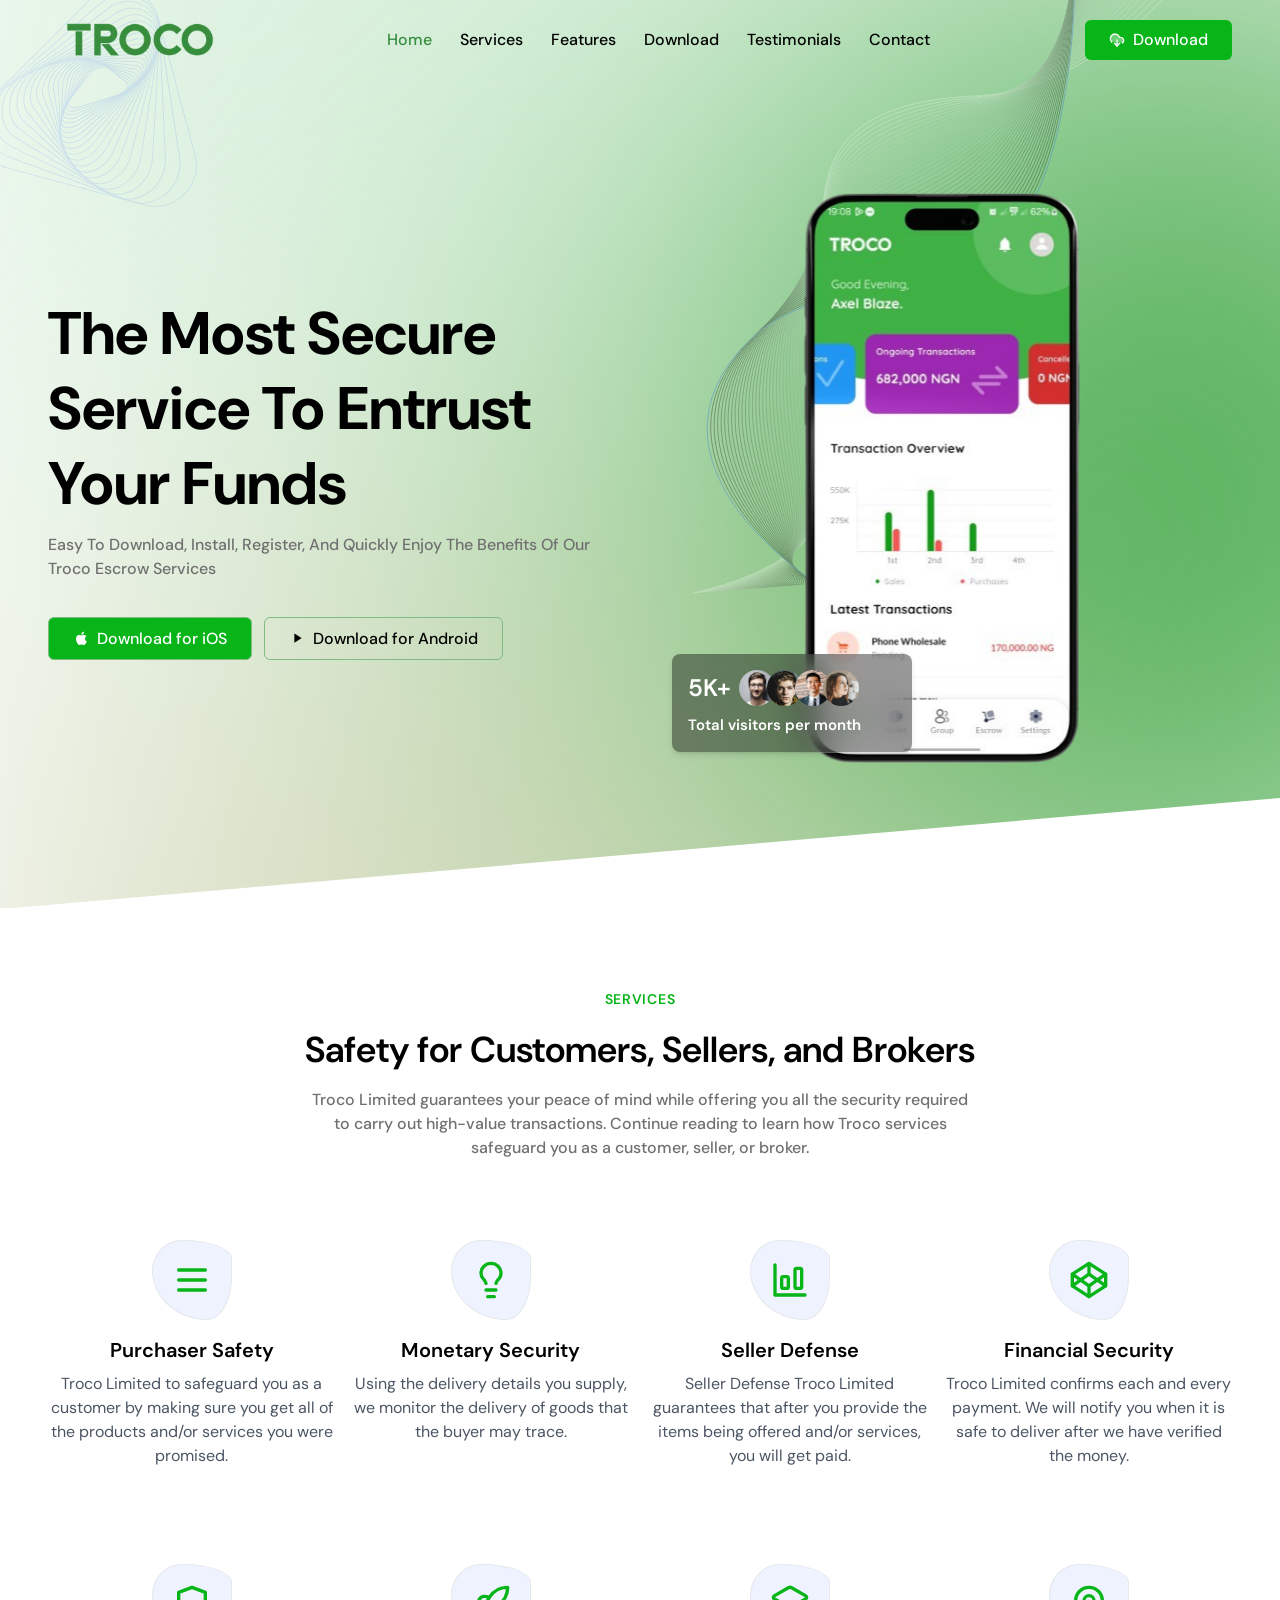
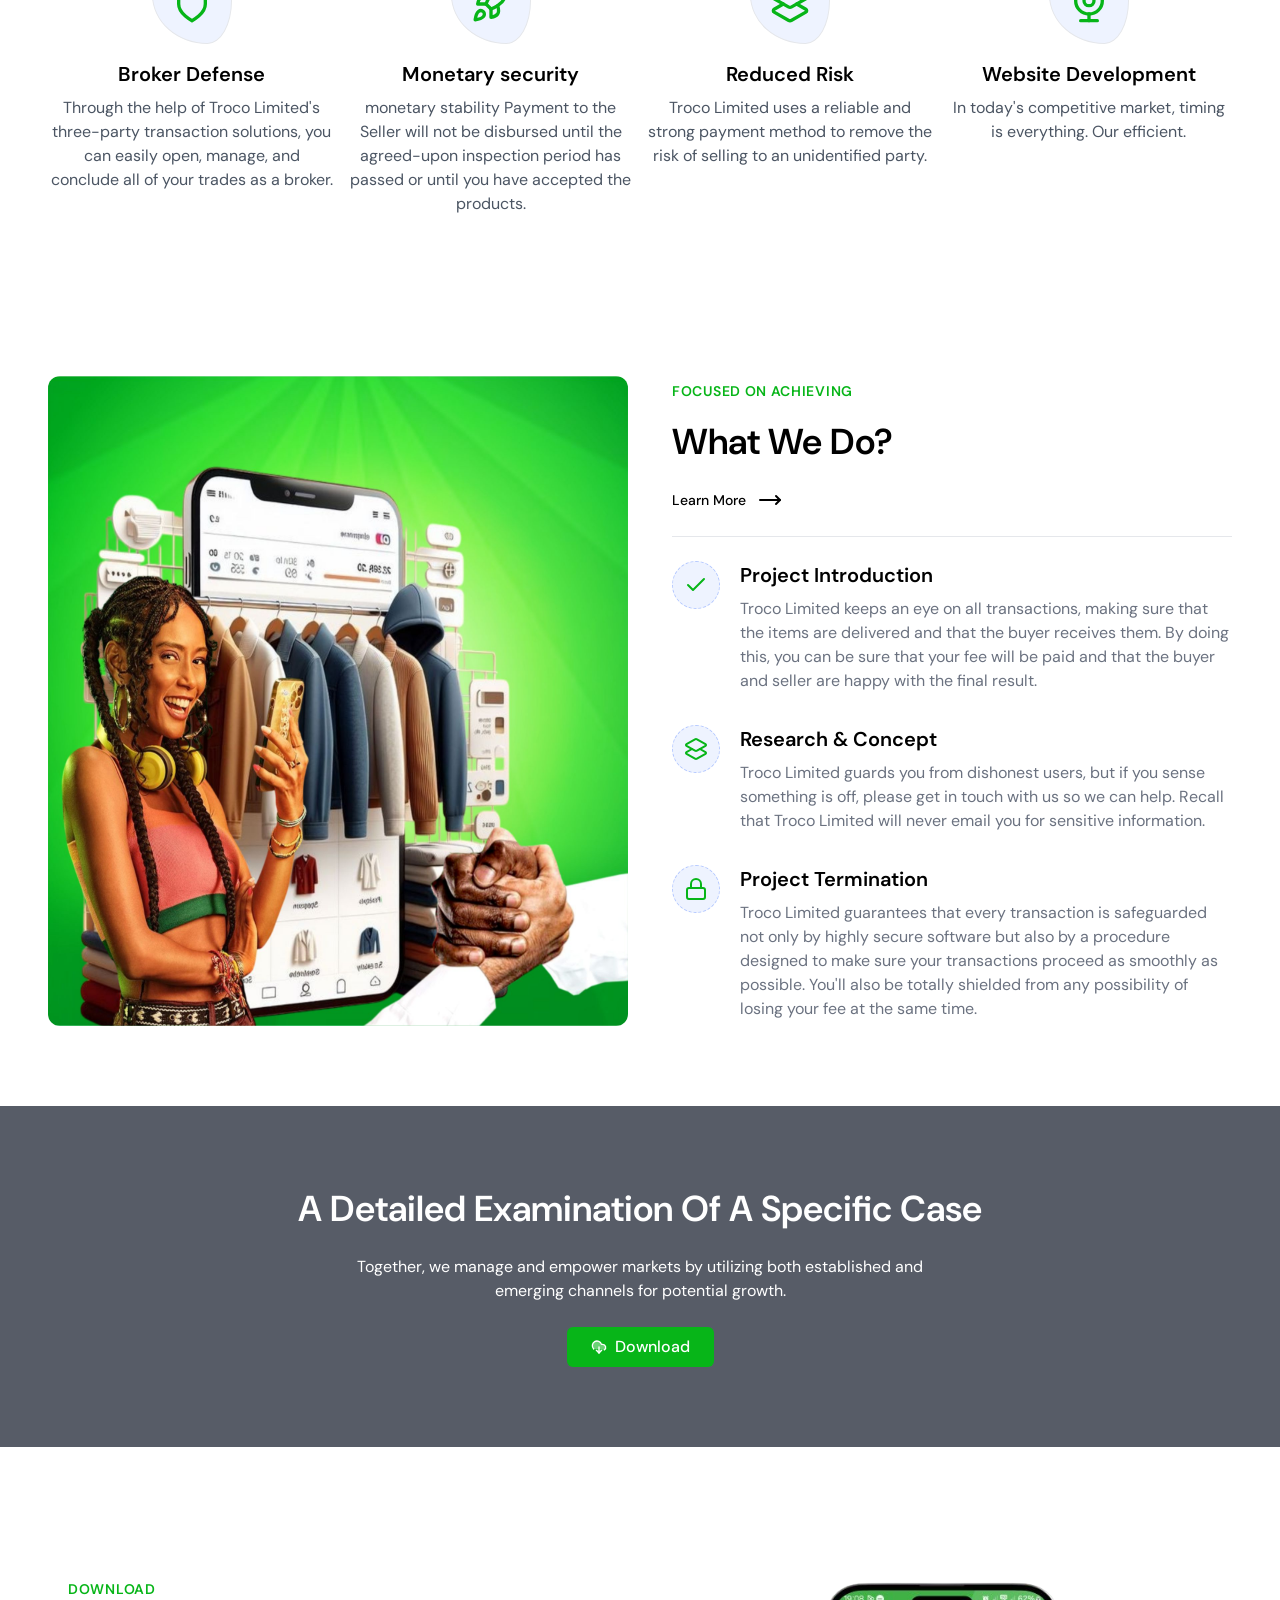
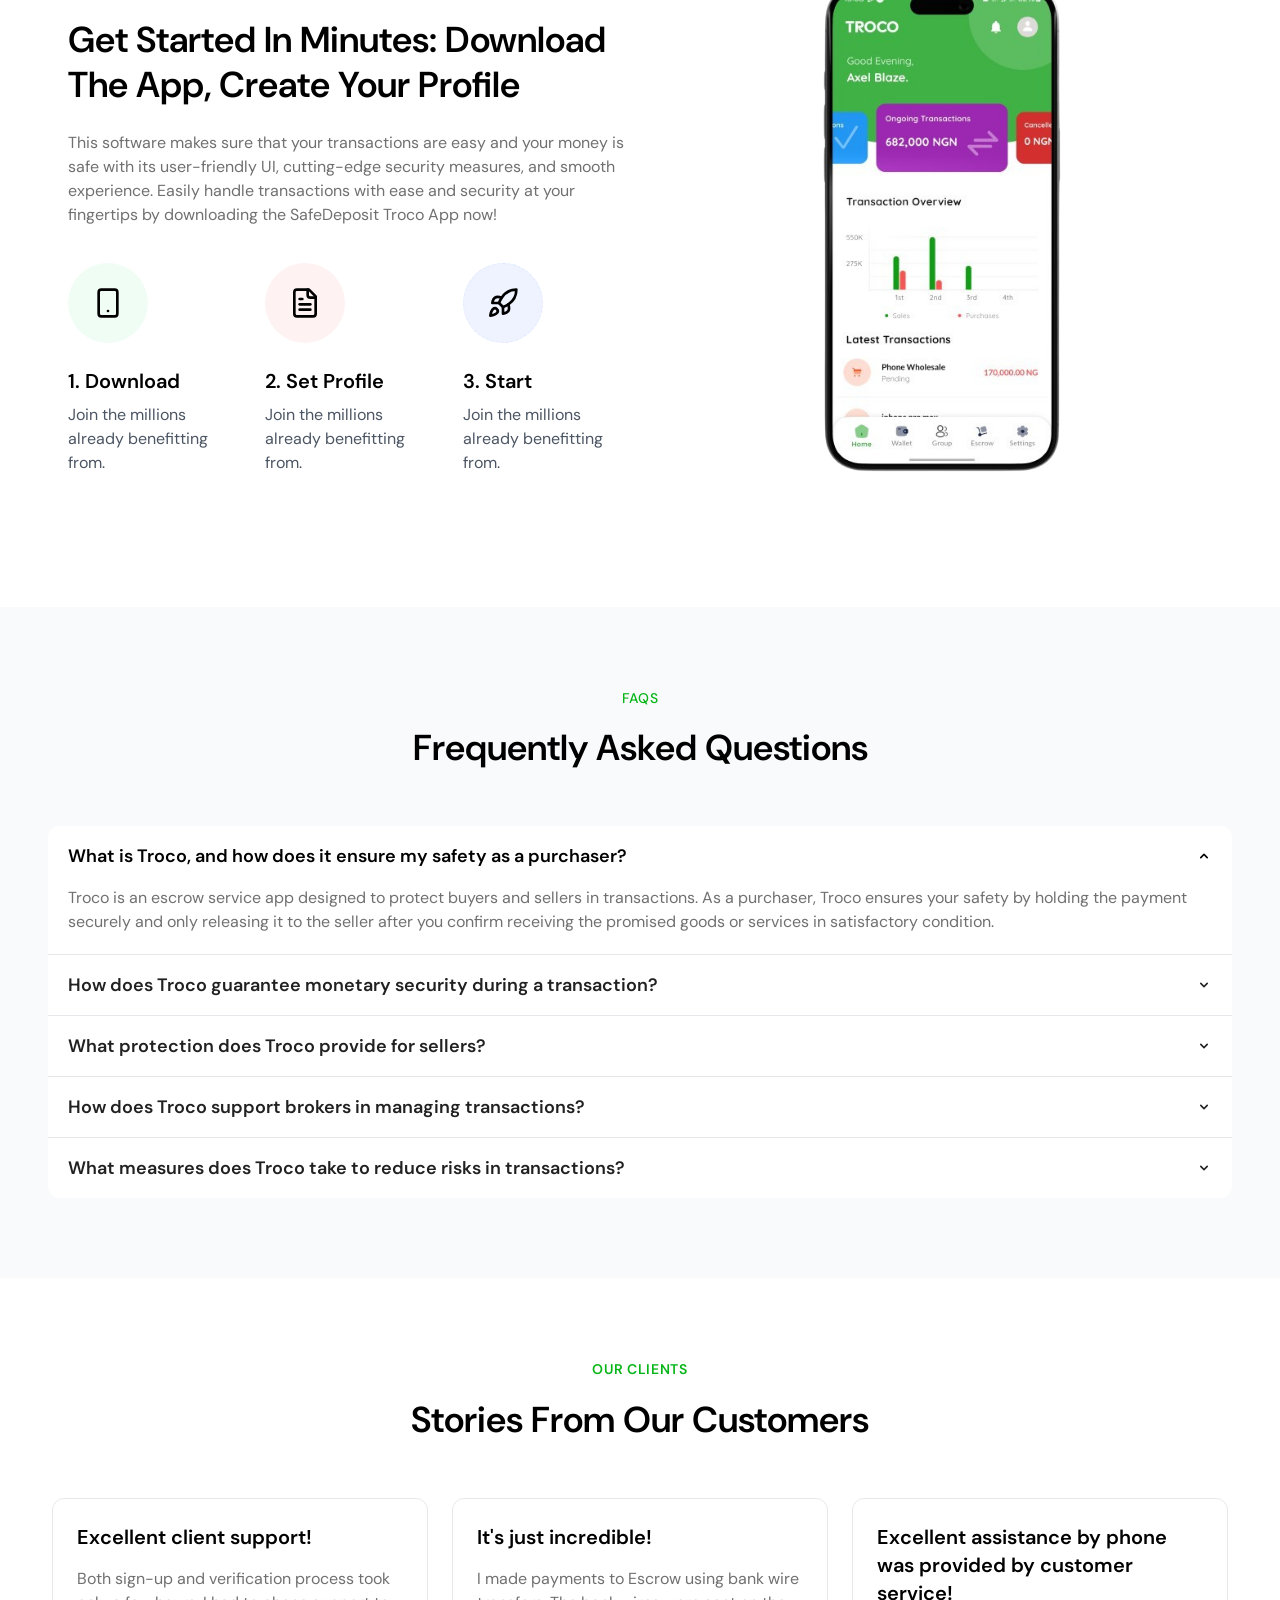
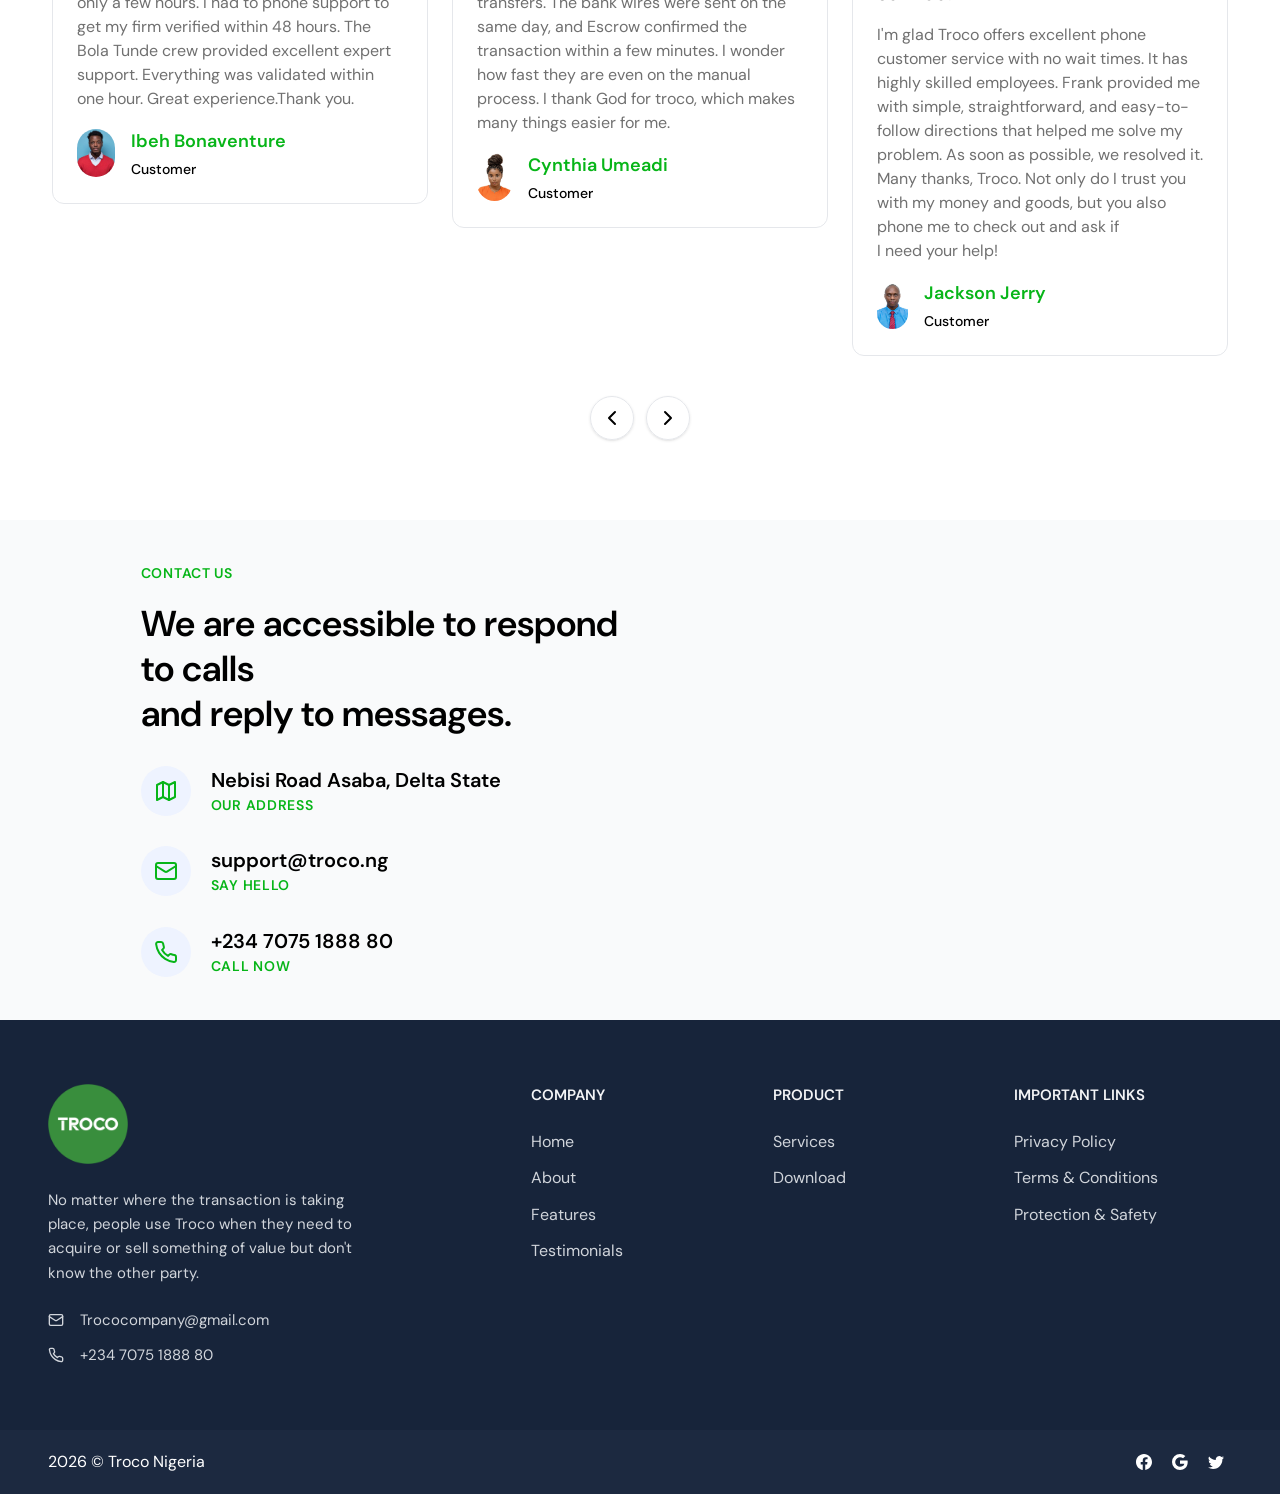
==== index.html @ 1b55ed05 "added" ====
<!DOCTYPE html>
<html lang="en">
  <!-- Mirrored from zoyothemes.com/tailwind/evea/index-4 by HTTrack Website Copier/3.x [XR&CO'2014], Sat, 21 Dec 2024 07:35:13 GMT -->
  <!-- Added by HTTrack --><meta
    http-equiv="content-type"
    content="text/html;charset=UTF-8"
  /><!-- /Added by HTTrack -->
  <head>
    <meta charset="UTF-8" />
    <meta name="viewport" content="width=device-width, initial-scale=1" />
    <title>Troco_NG</title>
    <meta
      name="description"
      content="An escrow service application for sellers and buyers"
    />
    <meta
      name="keywords"
      content="Escrow service, sales, e-commerce, buying, mobile, troco"
    />
    <meta name="author" content="Troco" />

    <!-- favicon -->
    <link href="assets/images/Troco1.png" rel="shortcut icon" />

    <!-- Icons Css -->
    <link href="assets/css/icons.min.css" rel="stylesheet" type="text/css" />

    <!-- Jarallax Css -->
    <link href="assets/libs/jarallax/jarallax.min.css" rel="stylesheet" />

    <!-- Swiper Css -->
    <link href="assets/libs/swiper/swiper-bundle.min.css" rel="stylesheet" />

    <!-- Main Css -->
    <link href="assets/css/style.css" rel="stylesheet" type="text/css" />
  </head>

  <body>
    <!-- Navbar Start -->
    <nav
      class="navbar fixed top-0 start-0 end-0 z-999 transition-all duration-500 py-5 items-center shadow-md lg:shadow-none [&.is-sticky]:bg-white group [&.is-sticky]:shadow-md bg-white lg:bg-transparent"
      id="navbar"
    >
      <div class="container">
        <div class="flex lg:flex-nowrap flex-wrap items-center">
          <a class="flex items-center" href="index.html">
            <img src="assets/images/troco.png" class="h-9 flex" />
          </a>

          <div class="lg:hidden flex items-center ms-auto px-2.5">
            <button
              class="hs-collapse-toggle"
              type="button"
              id="hs-unstyled-collapse"
              data-hs-collapse="#navbarCollapse"
            >
              <i data-lucide="menu" class="h-8 w-8 text-black"></i>
            </button>
          </div>

          <div
            class="navigation hs-collapse transition-all duration-300 lg:basis-auto basis-full grow hidden items-center justify-center lg:flex mx-auto overflow-hidden mt-6 lg:mt-0 nav-light"
            id="navbarCollapse"
          >
            <ul
              class="navbar-nav flex-col lg:flex-row gap-y-2 flex lg:items-center justify-center"
              id="navbar-navlist"
            >
              <li
                class="nav-item mx-1.5 transition-all text-dark lg:text-black group-[&.is-sticky]:text-dark all duration-300 hover:text-primary [&.active]:!text-primary group-[&.is-sticky]:[&.active]:text-primary"
              >
                <a
                  class="nav-link inline-flex items-center text-sm lg:text-base font-medium py-0.5 px-2 capitalize"
                  href="#home"
                  >Home</a
                >
              </li>

              <li
                class="nav-item mx-1.5 transition-all text-dark lg:text-black group-[&.is-sticky]:text-dark duration-300 hover:text-primary [&.active]:!text-primary group-[&.is-sticky]:[&.active]:text-primary"
              >
                <a
                  class="nav-link inline-flex items-center text-sm lg:text-base font-medium py-0.5 px-2 capitalize"
                  href="#services"
                  >Services</a
                >
              </li>

              <li
                class="nav-item mx-1.5 transition-all text-dark lg:text-black group-[&.is-sticky]:text-dark duration-300 hover:text-primary [&.active]:!text-primary group-[&.is-sticky]:[&.active]:text-primary"
              >
                <a
                  class="nav-link inline-flex items-center text-sm lg:text-base font-medium py-0.5 px-2 capitalize"
                  href="#features"
                  >Features</a
                >
              </li>

              <li
                class="nav-item mx-1.5 transition-all text-dark lg:text-black group-[&.is-sticky]:text-dark duration-300 hover:text-primary [&.active]:!text-primary group-[&.is-sticky]:[&.active]:text-primary"
              >
                <a
                  class="nav-link inline-flex items-center text-sm lg:text-base font-medium py-0.5 px-2 capitalize"
                  href="#about"
                  >Download</a
                >
              </li>

              <li
                class="nav-item mx-1.5 transition-all text-dark lg:text-black group-[&.is-sticky]:text-dark duration-300 hover:text-primary [&.active]:!text-primary group-[&.is-sticky]:[&.active]:text-primary"
              >
                <a
                  class="nav-link inline-flex items-center text-sm lg:text-base font-medium py-0.5 px-2 capitalize"
                  href="#testimonial"
                  >Testimonials</a
                >
              </li>
              <li
                class="nav-item mx-1.5 transition-all text-dark lg:text-black group-[&.is-sticky]:text-dark duration-300 hover:text-primary [&.active]:!text-primary group-[&.is-sticky]:[&.active]:text-primary"
              >
                <a
                  class="nav-link inline-flex items-center text-sm lg:text-base font-medium py-0.5 px-2 capitalize"
                  href="#contact"
                  >Contact</a
                >
              </li>
            </ul>
          </div>

          <div class="ms-auto shrink hidden lg:inline-flex gap-2">
            <a
              href="#"
              class="py-2 px-6 inline-flex items-center gap-2 rounded-md text-base text-white bg-primary hover:bg-primaryDark transition-all duration-500 font-medium"
            >
              <i data-lucide="download-cloud" class="h-4 w-4 fill-white/40"></i>
              <span class="hidden sm:block">Download</span>
            </a>
          </div>
        </div>
      </div>
    </nav>

    <!-- =========== Hero Section Start =========== -->
    <section
      class="relative pt-32 pb-20 bg-[url(../images/home/bg-4.svg)] bg-no-repeat bg-cover overflow-hidden"
      id="home"
    >
      <div class="absolute top-0 start-0 -ml-8 -mt-10 xl:inline-block hidden">
        <img src="assets/images/shape/circle-wave.svg" alt="" />
      </div>

      <figure class="absolute top-0 end-0 -me-20 -mt-72 xl:inline-block hidden">
        <img src="assets/images/shape/line-wave.svg" alt="" />
      </figure>

      <div class="container">
        <div
          class="grid lg:grid-cols-2 grid-cols-1 gap-x-6 gap-y-10 items-center"
        >
          <div class="">
            <h1
              class="text-3xl md:text-5xl/tight lg:text-6xl/tight text-black tracking-normal capitalize leading-normal font-bold max-w-2xl"
            >
              The most secure service to entrust your funds
            </h1>
            <p class="text-base font-medium text-muted mt-3 capitalize">
              Easy to download, install, register, and quickly enjoy the
              benefits of our troco escrow services
            </p>

            <div class="flex flex-wrap mt-9 text-center gap-3">
              <a
                class="inline-block px-6 py-2 rounded-md text-white text-base border border-primary hover:bg-primaryDark bg-primary hover:border-primaryDark transition-all duration-300 items-center justify-center text-center font-medium"
                href="javascript:void(0)"
              >
                <i class="mdi mdi-apple text-base text-white me-1"></i>
                Download for iOS
              </a>

              <a
                class="inline-block py-2 px-6 text-black rounded-md border border-primary text-base hover:border-white hover:bg-white group hover:text-primary transition-all duration-500 font-medium"
                href="javascript:void(0)"
              >
                <i
                  class="mdi mdi-play text-base text-black me-1 hover:text-primary transition-all duration-500"
                ></i>
                Download for Android
              </a>
            </div>
          </div>

          <div class="relative z-10">
            <img
              src="assets/images/dashboard.png"
              class="md:h-[700px] lg:ms-auto mx-auto"
              alt=""
            />
            <div
              class="absolute flex justify-between items-center bottom-16 md:start-2 -start-2 p-4 rounded-lg shadow-md bg-black/40 backdrop-blur-lg w-60 m-3"
            >
              <div class="items-center">
                <div class="inline-flex items-center">
                  <h6 class="text-white text-2xl mb-0 me-2">5K+</h6>

                  <div class="flex -space-x-2">
                    <img
                      class="inline-block size-9 rounded-full"
                      src="assets/images/user/client-01.jpg"
                      alt="Image Description"
                    />
                    <img
                      class="inline-block size-9 rounded-full"
                      src="assets/images/user/client-02.jpg"
                      alt="Image Description"
                    />
                    <img
                      class="inline-block size-9 rounded-full"
                      src="assets/images/user/client-03.jpg"
                      alt="Image Description"
                    />
                    <img
                      class="inline-block size-9 rounded-full"
                      src="assets/images/user/client-04.jpg"
                      alt="Image Description"
                    />
                  </div>
                </div>
                <div class="flex-1 mt-2">
                  <h6 class="text-white">Total visitors per month</h6>
                </div>
              </div>
            </div>
          </div>
        </div>
      </div>
    </section>

    <div class="relative">
      <div
        class="shape absolute sm:-bottom-px -bottom-[2px] start-0 end-0 overflow-hidden z-1 text-white dark:text-slate-900"
      >
        <svg
          class="w-full h-auto scale-[2.0] origin-top"
          viewBox="0 0 2880 250"
          fill="none"
          xmlns="http://www.w3.org/2000/svg"
        >
          <path
            d="M720 125L2160 0H2880V250H0V125H720Z"
            fill="currentColor"
          ></path>
        </svg>
      </div>
    </div>

    <!-- Services Start -->
    <section id="services" class="py-20">
      <div class="container">
        <div class="max-w-2xl mx-auto text-center">
          <span
            class="text-sm text-primary uppercase font-semibold tracking-wider text-default-950"
            >Services</span
          >
          <h2 class="text-3xl md:text-4xl/tight font-semibold text-black mt-4">
            Safety for Customers, Sellers, and Brokers
          </h2>
          <p class="text-base font-medium mt-4 text-muted">
            Troco Limited guarantees your peace of mind while offering you all
            the security required to carry out high-value transactions. Continue
            reading to learn how Troco services safeguard you as a customer,
            seller, or broker.
          </p>
        </div>

        <div
          class="grid lg:grid-cols-4 md:grid-cols-2 grid-cols-1 gap-x-3 gap-y-6 md:gap-y-12 lg:gap-y-24 md:pt-20 pt-12"
        >
          <div class="text-center">
            <div class="flex items-center justify-center">
              <div
                class="items-center justify-center flex bg-primary/10 rounded-[49%_80%_40%_90%_/_50%_30%_70%_80%] h-20 w-20 border"
              >
                <i data-lucide="menu" class="h-10 w-10 text-primary"></i>
              </div>
            </div>
            <h1 class="text-xl font-semibold pt-4">Purchaser Safety</h1>
            <p class="text-base text-gray-600 mt-2">
              Troco Limited to safeguard you as a customer by making sure you
              get all of the products and/or services you were promised.
            </p>
          </div>

          <div class="text-center">
            <div class="flex items-center justify-center">
              <div
                class="items-center justify-center flex bg-primary/10 rounded-[49%_80%_40%_90%_/_50%_30%_70%_80%] h-20 w-20 border"
              >
                <i data-lucide="lightbulb" class="h-10 w-10 text-primary"></i>
              </div>
            </div>
            <h1 class="text-xl font-semibold pt-4">Monetary Security</h1>
            <p class="text-base text-gray-600 mt-2">
              Using the delivery details you supply, we monitor the delivery of
              goods that the buyer may trace.
            </p>
          </div>

          <div class="text-center">
            <div class="flex items-center justify-center">
              <div
                class="items-center justify-center flex bg-primary/10 rounded-[49%_80%_40%_90%_/_50%_30%_70%_80%] h-20 w-20 border"
              >
                <i
                  data-lucide="bar-chart-big"
                  class="h-10 w-10 text-primary"
                ></i>
              </div>
            </div>
            <h1 class="text-xl font-semibold pt-4">Seller Defense</h1>
            <p class="text-base text-gray-600 mt-2">
              Seller Defense Troco Limited guarantees that after you provide the
              items being offered and/or services, you will get paid.
            </p>
          </div>

          <div class="text-center">
            <div class="flex items-center justify-center">
              <div
                class="items-center justify-center flex bg-primary/10 rounded-[49%_80%_40%_90%_/_50%_30%_70%_80%] h-20 w-20 border"
              >
                <i data-lucide="codepen" class="h-10 w-10 text-primary"></i>
              </div>
            </div>
            <h1 class="text-xl font-semibold pt-4">Financial Security</h1>
            <p class="text-base text-gray-600 mt-2">
              Troco Limited confirms each and every payment. We will notify you
              when it is safe to deliver after we have verified the money.
            </p>
          </div>

          <div class="text-center">
            <div class="flex items-center justify-center">
              <div
                class="items-center justify-center flex bg-primary/10 rounded-[49%_80%_40%_90%_/_50%_30%_70%_80%] h-20 w-20 border"
              >
                <i data-lucide="shield" class="h-10 w-10 text-primary"></i>
              </div>
            </div>
            <h1 class="text-xl font-semibold pt-4">Broker Defense</h1>
            <p class="text-base text-gray-600 mt-2">
              Through the help of Troco Limited's three-party transaction
              solutions, you can easily open, manage, and conclude all of your
              trades as a broker.
            </p>
          </div>

          <div class="text-center">
            <div class="flex items-center justify-center">
              <div
                class="items-center justify-center flex bg-primary/10 rounded-[49%_80%_40%_90%_/_50%_30%_70%_80%] h-20 w-20 border"
              >
                <i data-lucide="rocket" class="h-10 w-10 text-primary"></i>
              </div>
            </div>
            <h1 class="text-xl font-semibold pt-4">Monetary security</h1>
            <p class="text-base text-gray-600 mt-2">
              monetary stability Payment to the Seller will not be disbursed
              until the agreed-upon inspection period has passed or until you
              have accepted the products.
            </p>
          </div>

          <div class="text-center">
            <div class="flex items-center justify-center">
              <div
                class="items-center justify-center flex bg-primary/10 rounded-[49%_80%_40%_90%_/_50%_30%_70%_80%] h-20 w-20 border"
              >
                <i data-lucide="layers-2" class="h-10 w-10 text-primary"></i>
              </div>
            </div>
            <h1 class="text-xl font-semibold pt-4">Reduced Risk</h1>
            <p class="text-base text-gray-600 mt-2">
              Troco Limited uses a reliable and strong payment method to remove
              the risk of selling to an unidentified party.
            </p>
          </div>

          <div class="text-center">
            <div class="flex items-center justify-center">
              <div
                class="items-center justify-center flex bg-primary/10 rounded-[49%_80%_40%_90%_/_50%_30%_70%_80%] h-20 w-20 border"
              >
                <i data-lucide="webcam" class="h-10 w-10 text-primary"></i>
              </div>
            </div>
            <h1 class="text-xl font-semibold pt-4">Website Development</h1>
            <p class="text-base text-gray-600 mt-2">
              In today's competitive market, timing is everything. Our
              efficient.
            </p>
          </div>
        </div>
      </div>
    </section>

    <!-- Services End -->
    <!-- Feature Start -->
    <section id="features" class="py-20">
      <div class="container">
        <div class="grid lg:grid-cols-2 items-center gap-6">
          <div class="flex items-center">
            <img
              src="assets/images/about.JPG"
              class="h-[650px] rounded-xl mx-auto"
              alt="feature section"
            />
          </div>

          <div class="lg:ms-5 ms-8">
            <span
              class="text-sm text-primary uppercase font-semibold tracking-wider text-default-950"
              >Focused on achieving</span
            >
            <h2
              class="text-3xl md:text-4xl/tight font-semibold text-black mt-4"
            >
              What We Do?
            </h2>
            <a
              href="#"
              class="inline-flex items-center justify-center gap-3 text-sm font-medium text-black mt-6"
              >Learn More
              <i data-lucide="move-right"></i>
            </a>
            <hr class="border-gray-200 my-6" />

            <div class="flex items-start gap-5">
              <div>
                <div
                  class="w-12 h-12 rounded-full border border-dashed border-primary/40 bg-primary/10 flex items-center justify-center"
                >
                  <i data-lucide="check" class="text-base text-blue-600"></i>
                </div>
              </div>

              <div>
                <h4 class="text-xl font-semibold">Project Introduction</h4>
                <p class="text-base font-normal text-gray-500 mt-2">
                  Troco Limited keeps an eye on all transactions, making sure
                  that the items are delivered and that the buyer receives them.
                  By doing this, you can be sure that your fee will be paid and
                  that the buyer and seller are happy with the final result.
                </p>
              </div>
            </div>

            <div class="flex items-start gap-5 mt-8">
              <div>
                <div
                  class="w-12 h-12 rounded-full border border-dashed border-primary/40 bg-primary/10 flex items-center justify-center"
                >
                  <i data-lucide="layers-2" class="text-base text-blue-600"></i>
                </div>
              </div>

              <div>
                <h4 class="text-xl font-semibold">Research & Concept</h4>
                <p class="text-base font-normal text-gray-500 mt-2">
                  Troco Limited guards you from dishonest users, but if you
                  sense something is off, please get in touch with us so we can
                  help. Recall that Troco Limited will never email you for
                  sensitive information.
                </p>
              </div>
            </div>

            <div class="flex items-start gap-5 mt-8">
              <div>
                <div
                  class="w-12 h-12 rounded-full border border-dashed border-primary/40 bg-primary/10 flex items-center justify-center"
                >
                  <i data-lucide="lock" class="text-base text-blue-600"></i>
                </div>
              </div>

              <div>
                <h4 class="text-xl font-semibold">Project Termination</h4>
                <p class="text-base font-normal text-gray-500 mt-2">
                  Troco Limited guarantees that every transaction is safeguarded
                  not only by highly secure software but also by a procedure
                  designed to make sure your transactions proceed as smoothly as
                  possible. You'll also be totally shielded from any possibility
                  of losing your fee at the same time.
                </p>
              </div>
            </div>
          </div>
        </div>
      </div>
    </section>
    <!-- Feature End -->

    <section
      class="relative py-20 bg-cover bg-no-repeat bg-center"
      style="background-image: url('assets/images/home/deal.jpg')"
      data-jarallax
      data-speed="0.20"
    >
      <div class="absolute inset-0 w-full h-full bg-gray-900/70"></div>

      <div class="container">
        <div class="pb-10 lg:pb-0 flex flex-col items-center justify-center">
          <h1
            class="text-3xl md:text-4xl/tight font-semibold text-white text-center"
          >
            A Detailed Examination Of A Specific Case
          </h1>
          <p
            class="text-base font-normal max-w-xl text-center mx-auto text-white mt-6"
          >
            Together, we manage and empower markets by utilizing both
            established and emerging channels for potential growth.
          </p>
          <div class="flex flex-wrap mt-6 gap-3">
            <a
              href="#"
              class="py-2 px-6 inline-flex items-center gap-2 rounded-md text-base text-white bg-primary hover:bg-primaryDark transition-all duration-500 font-medium"
            >
              <i data-lucide="download-cloud" class="h-4 w-4 fill-white/40"></i>
              <span class="hidden sm:block">Download</span>
            </a>
          </div>
        </div>
      </div>
    </section>

    <!-- About Start -->
    <section id="about" class="py-20">
      <div class="container">
        <div class="grid lg:grid-cols-2 items-center gap-6">
          <div class="lg:ms-5 ms-8">
            <div>
              <span
                class="text-sm text-primary uppercase font-semibold tracking-wider text-default-950"
                >Download</span
              >
            </div>
            <h2
              class="text-3xl md:text-4xl/tight font-semibold text-black mt-4"
            >
              Get Started In Minutes: Download The App, Create Your Profile
            </h2>
            <p class="text-base font-normal text-muted mt-6">
              This software makes sure that your transactions are easy and your
              money is safe with its user-friendly UI, cutting-edge security
              measures, and smooth experience. Easily handle transactions with
              ease and security at your fingertips by downloading the
              SafeDeposit Troco App now!
            </p>

            <div class="grid lg:grid-cols-3 grid-cols-1 gap-8 mt-9">
              <div class="">
                <div class="flex items-center justify-start">
                  <div
                    class="items-center justify-center flex bg-green-50 rounded-full h-20 w-20 border border-dashed border-green-50"
                  >
                    <i data-lucide="smartphone" class="h-8 w-8 text-black"></i>
                  </div>
                </div>
                <h1 class="text-xl font-semibold pt-6">1. Download</h1>
                <p class="text-base text-gray-600 font-normal mt-2">
                  Join the millions already benefitting from.
                </p>
              </div>

              <div class="">
                <div class="flex items-center justify-start">
                  <div
                    class="items-center justify-center flex bg-red-50 rounded-full h-20 w-20 border border-dashed border-red-50"
                  >
                    <i data-lucide="file-text" class="h-8 w-8 text-black"></i>
                  </div>
                </div>
                <h1 class="text-xl font-semibold pt-6">2. Set Profile</h1>
                <p class="text-base text-gray-600 font-normal mt-2">
                  Join the millions already benefitting from.
                </p>
              </div>

              <div class="">
                <div class="flex items-center justify-start">
                  <div
                    class="items-center justify-center flex bg-primary/10 rounded-full h-20 w-20 border border-dashed border-primary/10"
                  >
                    <i data-lucide="rocket" class="h-8 w-8 text-black"></i>
                  </div>
                </div>
                <h1 class="text-xl font-semibold pt-6">3. Start</h1>
                <p class="text-base text-gray-600 font-normal mt-2">
                  Join the millions already benefitting from.
                </p>
              </div>
            </div>
          </div>

          <div class="flex items-center">
            <img
              src="assets/images/dashboard.png"
              class="h-[600px] rounded-xl mx-auto"
              alt="feature-image"
            />
          </div>
        </div>
      </div>
    </section>
    <!-- About End -->

    <!-- Faqs Start -->
    <section id="FAQs" class="py-20 bg-gray-50">
      <div class="container">
        <div class="">
          <div class="text-center max-w-xl mx-auto">
            <div>
              <span
                class="text-sm text-primary uppercase font-medium tracking-wider text-default-950 mb-6"
                >FAQs</span
              >
            </div>
            <h2 class="text-3xl md:text-4xl/tight font-semibold mt-4">
              Frequently Asked Questions
            </h2>
          </div>

          <div
            id="accordion-collapse"
            data-accordion="collapse"
            class="md:gap-[30px] mt-14 bg-white rounded-xl"
          >
            <div class="hs-accordion-group divide-y divide-gray-200">
              <div class="relative overflow-hidden">
                <h2
                  class="text-base font-semibold"
                  id="accordion-collapse-heading-1"
                >
                  <button
                    type="button"
                    class="flex justify-between items-center px-5 py-4 w-full font-semibold text-lg text-start"
                    data-accordion-target="#accordion-collapse-body-1"
                    aria-expanded="true"
                    aria-controls="accordion-collapse-body-1"
                  >
                    <span
                      >What is Troco, and how does it ensure my safety as a
                      purchaser?</span
                    >
                    <svg
                      data-accordion-icon
                      class="size-4 rotate-180 shrink-0"
                      fill="currentColor"
                      viewBox="0 0 20 20"
                      xmlns="http://www.w3.org/2000/svg"
                    >
                      <path
                        fill-rule="evenodd"
                        d="M5.293 7.293a1 1 0 011.414 0L10 10.586l3.293-3.293a1 1 0 111.414 1.414l-4 4a1 1 0 01-1.414 0l-4-4a1 1 0 010-1.414z"
                        clip-rule="evenodd"
                      ></path>
                    </svg>
                  </button>
                </h2>
                <div
                  id="accordion-collapse-body-1"
                  class="hidden"
                  aria-labelledby="accordion-collapse-heading-1"
                >
                  <div class="px-5 pb-5">
                    <p class="text-muted text-base font-normal">
                      Troco is an escrow service app designed to protect buyers
                      and sellers in transactions. As a purchaser, Troco ensures
                      your safety by holding the payment securely and only
                      releasing it to the seller after you confirm receiving the
                      promised goods or services in satisfactory condition.
                    </p>
                  </div>
                </div>
              </div>

              <div class="relative overflow-hidden">
                <h2
                  class="text-base font-semibold"
                  id="accordion-collapse-heading-2"
                >
                  <button
                    type="button"
                    class="flex justify-between items-center px-5 py-4 w-full font-semibold text-lg text-start"
                    data-accordion-target="#accordion-collapse-body-2"
                    aria-expanded="false"
                    aria-controls="accordion-collapse-body-2"
                  >
                    <span
                      >How does Troco guarantee monetary security during a
                      transaction?</span
                    >
                    <svg
                      data-accordion-icon
                      class="size-4 shrink-0"
                      fill="currentColor"
                      viewBox="0 0 20 20"
                      xmlns="http://www.w3.org/2000/svg"
                    >
                      <path
                        fill-rule="evenodd"
                        d="M5.293 7.293a1 1 0 011.414 0L10 10.586l3.293-3.293a1 1 0 111.414 1.414l-4 4a1 1 0 01-1.414 0l-4-4a1 1 0 010-1.414z"
                        clip-rule="evenodd"
                      ></path>
                    </svg>
                  </button>
                </h2>
                <div
                  id="accordion-collapse-body-2"
                  class="hidden"
                  aria-labelledby="accordion-collapse-heading-2"
                >
                  <div class="px-5 pb-5">
                    <p class="text-muted text-base font-normal">
                      Troco monitors the delivery process using the details you
                      provide. This ensures that goods are traceable, and
                      payments are only released after verification, offering
                      you peace of mind and financial security throughout the
                      transaction.
                    </p>
                  </div>
                </div>
              </div>

              <div class="relative overflow-hidden">
                <h2
                  class="text-base font-semibold"
                  id="accordion-collapse-heading-3"
                >
                  <button
                    type="button"
                    class="flex justify-between items-center px-5 py-4 w-full font-semibold text-lg text-start"
                    data-accordion-target="#accordion-collapse-body-3"
                    aria-expanded="false"
                    aria-controls="accordion-collapse-body-3"
                  >
                    <span>What protection does Troco provide for sellers?</span>
                    <svg
                      data-accordion-icon
                      class="size-4 shrink-0"
                      fill="currentColor"
                      viewBox="0 0 20 20"
                      xmlns="http://www.w3.org/2000/svg"
                    >
                      <path
                        fill-rule="evenodd"
                        d="M5.293 7.293a1 1 0 011.414 0L10 10.586l3.293-3.293a1 1 0 111.414 1.414l-4 4a1 1 0 01-1.414 0l-4-4a1 1 0 010-1.414z"
                        clip-rule="evenodd"
                      ></path>
                    </svg>
                  </button>
                </h2>
                <div
                  id="accordion-collapse-body-3"
                  class="hidden"
                  aria-labelledby="accordion-collapse-heading-3"
                >
                  <div class="px-5 pb-5">
                    <p class="text-muted text-base font-normal">
                      Troco guarantees sellers that payment will be made once
                      the agreed-upon inspection period passes or the buyer
                      accepts the goods or services. This ensures that sellers
                      are compensated fairly and promptly after fulfilling their
                      obligations.
                    </p>
                  </div>
                </div>
              </div>

              <div class="relative overflow-hidden">
                <h2
                  class="text-base font-semibold"
                  id="accordion-collapse-heading-4"
                >
                  <button
                    type="button"
                    class="flex justify-between items-center px-5 py-4 w-full font-semibold text-lg text-start"
                    data-accordion-target="#accordion-collapse-body-4"
                    aria-expanded="false"
                    aria-controls="accordion-collapse-body-4"
                  >
                    <span
                      >How does Troco support brokers in managing
                      transactions?</span
                    >
                    <svg
                      data-accordion-icon
                      class="size-4 shrink-0"
                      fill="currentColor"
                      viewBox="0 0 20 20"
                      xmlns="http://www.w3.org/2000/svg"
                    >
                      <path
                        fill-rule="evenodd"
                        d="M5.293 7.293a1 1 0 011.414 0L10 10.586l3.293-3.293a1 1 0 111.414 1.414l-4 4a1 1 0 01-1.414 0l-4-4a1 1 0 010-1.414z"
                        clip-rule="evenodd"
                      ></path>
                    </svg>
                  </button>
                </h2>
                <div
                  id="accordion-collapse-body-4"
                  class="hidden"
                  aria-labelledby="accordion-collapse-heading-4"
                >
                  <div class="px-5 pb-5">
                    <p class="text-muted text-base font-normal">
                      Troco facilitates three-party transactions for brokers,
                      enabling them to easily open, manage, and conclude trades.
                      This makes it simpler for brokers to operate securely and
                      efficiently while minimizing risks.
                    </p>
                  </div>
                </div>
              </div>

              <div class="relative overflow-hidden">
                <h2
                  class="text-base font-semibold"
                  id="accordion-collapse-heading-5"
                >
                  <button
                    type="button"
                    class="flex justify-between items-center px-5 py-4 w-full font-semibold text-lg text-start"
                    data-accordion-target="#accordion-collapse-body-5"
                    aria-expanded="false"
                    aria-controls="accordion-collapse-body-4"
                  >
                    <span
                      >What measures does Troco take to reduce risks in
                      transactions?</span
                    >
                    <svg
                      data-accordion-icon
                      class="size-4 shrink-0"
                      fill="currentColor"
                      viewBox="0 0 20 20"
                      xmlns="http://www.w3.org/2000/svg"
                    >
                      <path
                        fill-rule="evenodd"
                        d="M5.293 7.293a1 1 0 011.414 0L10 10.586l3.293-3.293a1 1 0 111.414 1.414l-4 4a1 1 0 01-1.414 0l-4-4a1 1 0 010-1.414z"
                        clip-rule="evenodd"
                      ></path>
                    </svg>
                  </button>
                </h2>
                <div
                  id="accordion-collapse-body-5"
                  class="hidden"
                  aria-labelledby="accordion-collapse-heading-5"
                >
                  <div class="px-5 pb-5">
                    <p class="text-muted text-base font-normal">
                      Troco uses a robust and reliable payment system to
                      minimize the risks of dealing with unknown parties.
                      Payments are verified and held securely until both parties
                      meet the terms of the agreement, reducing the likelihood
                      of disputes or fraud.
                    </p>
                  </div>
                </div>
              </div>
            </div>
          </div>
        </div>
      </div>
    </section>
    <!-- Faqs End -->

    <!-- Testimonial Start -->
    <section id="testimonial" class="py-20">
      <div class="container">
        <div class="">
          <div class="text-center max-w-xl mx-auto">
            <span
              class="text-sm text-primary uppercase font-semibold tracking-wider text-default-950"
              >Our Clients</span
            >
            <h2 class="text-3xl md:text-4xl/tight font-semibold mt-4">
              Stories From Our Customers
            </h2>
          </div>
        </div>

        <div class="grid grid-cols-1 gap-6 mt-14 items-center">
          <div class="relative">
            <div class="swiper testi-swiper rounded-md relative px-1">
              <div class="swiper-wrapper">
                <div class="swiper-slide">
                  <div class="p-6 rounded-xl border border-default-200">
                    <h3 class="text-xl font-semibold text-default-950">
                      Excellent client support!
                    </h3>
                    <p class="text-base font-normal mt-4 mb-4 text-muted">
                      Both sign-up and verification process took only a few
                      hours. I had to phone support to get my firm verified
                      within 48 hours. The Bola Tunde crew provided excellent
                      expert support. Everything was validated within one hour.
                      Great experience.Thank you.
                    </p>
                    <div class="flex items-center gap-4">
                      <div>
                        <img
                          src="assets/images/firsttest.jpg"
                          class="h-12 rounded-full"
                          alt=""
                        />
                      </div>
                      <div>
                        <h3 class="text-lg font-semibold text-primary">
                          Ibeh Bonaventure
                        </h3>
                        <p class="text-sm font-medium mt-1">Customer</p>
                      </div>
                    </div>
                  </div>
                </div>

                <div class="swiper-slide">
                  <div class="p-6 rounded-xl border border-default-200">
                    <h3 class="text-xl font-semibold text-default-950">
                      It's just incredible!
                    </h3>
                    <p class="text-base font-normal mt-4 mb-4 text-muted">
                      I made payments to Escrow using bank wire transfers. The
                      bank wires were sent on the same day, and Escrow confirmed
                      the transaction within a few minutes. I wonder how fast
                      they are even on the manual process. I thank God for
                      troco, which makes many things easier for me.
                    </p>
                    <div class="flex items-center gap-4">
                      <div>
                        <img
                          src="assets/images/secondtest.jpg"
                          class="h-12 rounded-full"
                          alt=""
                        />
                      </div>
                      <div>
                        <h3 class="text-lg font-semibold text-primary">
                          Cynthia Umeadi
                        </h3>
                        <p class="text-sm font-medium mt-1">Customer</p>
                      </div>
                    </div>
                  </div>
                </div>

                <div class="swiper-slide">
                  <div class="p-6 rounded-xl border border-default-200">
                    <h3 class="text-xl font-semibold text-default-950">
                      Excellent assistance by phone was provided by customer
                      service!
                    </h3>
                    <p class="text-base font-normal mt-4 mb-4 text-muted">
                      I'm glad Troco offers excellent phone customer service
                      with no wait times. It has highly skilled employees. Frank
                      provided me with simple, straightforward, and
                      easy-to-follow directions that helped me solve my problem.
                      As soon as possible, we resolved it. Many thanks, Troco.
                      Not only do I trust you with my money and goods, but you
                      also phone me to check out and ask if I need your help!
                    </p>
                    <div class="flex items-center gap-4">
                      <div>
                        <img
                          src="assets/images/forthtest.jpg"
                          class="h-12 rounded-full"
                          alt=""
                        />
                      </div>
                      <div>
                        <h3 class="text-lg font-semibold text-primary">
                          Jackson Jerry
                        </h3>
                        <p class="text-sm font-medium mt-1">Customer</p>
                      </div>
                    </div>
                  </div>
                </div>

                <div class="swiper-slide">
                  <div class="p-6 rounded-xl border border-default-200">
                    <h3 class="text-xl font-semibold text-default-950">
                      Excellent service, everything went without an issue.
                    </h3>
                    <p class="text-base font-normal mt-4 mb-4 text-muted">
                      I'm using their service for the first time. When I gave a
                      legitimate bank withdrawal account, everything proceeded
                      smoothly and I got the money in just a couple of minutes,
                      despite my long-standing doubts.
                    </p>
                    <div class="flex items-center gap-4">
                      <div>
                        <img
                          src="assets/images/fifthtest.jpg"
                          class="h-12 rounded-full"
                          alt=""
                        />
                      </div>
                      <div>
                        <h3 class="text-lg font-semibold text-primary">
                          Tenilanimi Taiwo
                        </h3>
                        <p class="text-sm font-medium mt-1">Customer</p>
                      </div>
                    </div>
                  </div>
                </div>
              </div>
            </div>

            <div
              class="flex items-center justify-center gap-3 w-full relative mt-10"
            >
              <div class="testi-button-prev">
                <div
                  class="h-11 w-11 rounded-full shadow border border-default-300 bg-default-100 text-default-900 hover:bg-primary hover:border-primary hover:text-white flex items-center justify-center transition-all duration-300"
                >
                  <i data-lucide="chevron-left" class="h-6 w-6"></i>
                </div>
              </div>
              <div class="testi-button-next">
                <div
                  class="h-11 w-11 rounded-full shadow border border-default-300 bg-default-100 text-default-900 hover:bg-primary hover:border-primary hover:text-white flex items-center justify-center transition-all duration-300"
                >
                  <i data-lucide="chevron-right" class="h-6 w-6"></i>
                </div>
              </div>
            </div>
          </div>
        </div>
      </div>
    </section>
    <!-- Testimonial End -->

    <!-- Contact us start -->
    <section id="contact" class="Maincontact">
      <div class="contact_cont">
        <div class="contleft">
          <span
            class="text-sm text-primary uppercase font-semibold tracking-wider text-default-950"
            >CONTACT US</span
          >
          <h2 class="text-3xl md:text-4xl/tight font-semibold mt-4">
            We are accessible to respond to calls <br />
            and reply to messages.
          </h2>
          <div class="circle_main_cont">
            <div class="circle_cont">
              <i data-lucide="map" class="h-6 w-6 text-base text-blue-600"></i>
            </div>
            <div>
              <h3 class="text-xl font-semibold text-default-950">
                Nebisi Road Asaba, Delta State
              </h3>
              <span
                class="text-sm text-primary uppercase font-semibold tracking-wider text-default-750"
                >Our Address</span
              >
            </div>
          </div>
          <div class="circle_main_cont">
            <div class="circle_cont">
              <i data-lucide="mail" class="h-6 w-6 text-base text-blue-600"></i>
            </div>
            <div>
              <h3 class="text-xl font-semibold text-default-950">
                support@troco.ng
              </h3>
              <span
                class="text-sm text-primary uppercase font-semibold tracking-wider text-default-750"
                >Say Hello</span
              >
            </div>
          </div>
          <div class="circle_main_cont">
            <div class="circle_cont">
              <i
                data-lucide="phone"
                class="h-6 w-6 text-base text-blue-600"
              ></i>
            </div>
            <div>
              <h3 class="text-xl font-semibold text-default-950">
                +234 7075 1888 80
              </h3>
              <span
                class="text-sm text-primary uppercase font-semibold tracking-wider text-default-750"
                >Call Now</span
              >
            </div>
          </div>
        </div>
        <div class="contright">
          <iframe
            src="https://www.google.com/maps/embed?pb=!1m18!1m12!1m3!1d3966.440114202204!2d6.719279375017323!3d6.205531026776664!2m3!1f0!2f0!3f0!3m2!1i1024!2i768!4f13.1!3m3!1m2!1s0x1043ed61b5aa5ebf%3A0x8f54798e05bdc887!2sNnebisi%20Road%2C%20Asaba%20320242%2C%20Delta!5e0!3m2!1sen!2sng!4v1739141154544!5m2!1sen!2sng"
            style="border: 0; width: 100%; height: 100%"
            allowfullscreen=""
            loading="lazy"
            referrerpolicy="no-referrer-when-downgrade"
          ></iframe>
        </div>
      </div>
    </section>

    <!-- Footer Start -->
    <footer class="bg-[#17243A]">
      <div class="container">
        <div
          class="grid grid-cols-2 md:grid-cols-4 lg:grid-cols-5 gap-6 pb-16 pt-16"
        >
          <div class="col-span-full lg:col-span-2">
            <div class="max-w-2xl mx-auto">
              <div class="flex items-center">
                <img src="assets/images/Troco1.png" alt="" class="h-20 me-5" />
              </div>
              <p class="text-gray-300 max-w-xs mt-6">
                No matter where the transaction is taking place, people use
                Troco when they need to acquire or sell something of value but
                don't know the other party.
              </p>
            </div>

            <div class="mt-6 grid space-y-3">
              <a
                class="inline-flex items-center gap-x-4 text-gray-300 hover:text-gray-400 transition-all duration-300"
                href="#"
              >
                <svg
                  xmlns="http://www.w3.org/2000/svg"
                  width="16"
                  height="16"
                  viewBox="0 0 24 24"
                  fill="none"
                  stroke="currentColor"
                  stroke-width="2"
                  stroke-linecap="round"
                  stroke-linejoin="round"
                  class="lucide lucide-mail"
                >
                  <rect width="20" height="16" x="2" y="4" rx="2" />
                  <path d="m22 7-8.97 5.7a1.94 1.94 0 0 1-2.06 0L2 7" />
                </svg>
                Trococompany@gmail.com
              </a>

              <a
                class="inline-flex items-center gap-x-4 text-gray-300 hover:text-gray-400 transition-all duration-300"
                href="#"
              >
                <svg
                  xmlns="http://www.w3.org/2000/svg"
                  width="16"
                  height="16"
                  viewBox="0 0 24 24"
                  fill="none"
                  stroke="currentColor"
                  stroke-width="2"
                  stroke-linecap="round"
                  stroke-linejoin="round"
                  class="lucide lucide-phone"
                >
                  <path
                    d="M22 16.92v3a2 2 0 0 1-2.18 2 19.79 19.79 0 0 1-8.63-3.07 19.5 19.5 0 0 1-6-6 19.79 19.79 0 0 1-3.07-8.67A2 2 0 0 1 4.11 2h3a2 2 0 0 1 2 1.72 12.84 12.84 0 0 0 .7 2.81 2 2 0 0 1-.45 2.11L8.09 9.91a16 16 0 0 0 6 6l1.27-1.27a2 2 0 0 1 2.11-.45 12.84 12.84 0 0 0 2.81.7A2 2 0 0 1 22 16.92z"
                  />
                </svg>
                +234 7075 1888 80
              </a>
            </div>
          </div>

          <div class="col-span-1">
            <h4 class="font-semibold text-gray-100 uppercase">Company</h4>

            <div class="mt-6 grid space-y-3">
              <p>
                <a
                  class="inline-flex gap-x-2 text-base text-gray-300 hover:text-gray-400 transition-all duration-300"
                  href="#"
                  >Home</a
                >
              </p>
              <p>
                <a
                  class="inline-flex gap-x-2 text-base text-gray-300 hover:text-gray-400 transition-all duration-300"
                  href="#about"
                  >About</a
                >
              </p>
              <p>
                <a
                  class="inline-flex gap-x-2 text-base text-gray-300 hover:text-gray-400 transition-all duration-300"
                  href="#features"
                  >Features</a
                >
              </p>
              <p>
                <a
                  class="inline-flex gap-x-2 text-base text-gray-300 hover:text-gray-400 transition-all duration-300"
                  href="#testimonials"
                  >Testimonials</a
                >
              </p>
            </div>
          </div>

          <div class="col-span-1">
            <h4 class="font-semibold text-gray-100 uppercase">Product</h4>

            <div class="mt-6 grid space-y-3">
              <p>
                <a
                  class="inline-flex gap-x-2 text-base text-gray-300 hover:text-gray-400 transition-all duration-300"
                  href="#services"
                  >Services</a
                >
              </p>
              <p>
                <a
                  class="inline-flex gap-x-2 text-base text-gray-300 hover:text-gray-400 transition-all duration-300"
                  href="#about"
                  >Download</a
                >
              </p>
            </div>
          </div>

          <div class="col-span-1">
            <h4 class="font-semibold text-gray-100 uppercase">
              Important Links
            </h4>

            <div class="mt-6 grid space-y-3">
              <p>
                <a
                  class="inline-flex gap-x-2 text-base text-gray-300 hover:text-gray-400 transition-all duration-300"
                  href="privacy_policy.html"
                  >Privacy Policy
                </a>
              </p>
              <p>
                <a
                  class="inline-flex gap-x-2 text-base text-gray-300 hover:text-gray-400 transition-all duration-300"
                  href="terms.html"
                  >Terms & Conditions</a
                >
              </p>
              <p>
                <a
                  class="inline-flex gap-x-2 text-base text-gray-300 hover:text-gray-400 transition-all duration-300"
                  href="safety.html"
                  >Protection & Safety</a
                >
              </p>
            </div>
          </div>
        </div>
      </div>

      <div class="py-4 bg-[#1C2940]">
        <!-- 1B283F -->
        <div class="container">
          <div class="flex justify-between items-center">
            <p class="text-base text-white">
              <script>
                document.write(new Date().getFullYear());
              </script>
              © Troco Nigeria
            </p>

            <div>
              <a
                class="size-8 inline-flex justify-center items-center gap-x-2 text-sm font-semibold rounded-md border border-transparent text-white hover:bg-primary transition-all duration-300"
                href="#"
              >
                <svg
                  class="flex-shrink-0 size-4"
                  xmlns="http://www.w3.org/2000/svg"
                  width="16"
                  height="16"
                  fill="currentColor"
                  viewBox="0 0 16 16"
                >
                  <path
                    d="M16 8.049c0-4.446-3.582-8.05-8-8.05C3.58 0-.002 3.603-.002 8.05c0 4.017 2.926 7.347 6.75 7.951v-5.625h-2.03V8.05H6.75V6.275c0-2.017 1.195-3.131 3.022-3.131.876 0 1.791.157 1.791.157v1.98h-1.009c-.993 0-1.303.621-1.303 1.258v1.51h2.218l-.354 2.326H9.25V16c3.824-.604 6.75-3.934 6.75-7.951z"
                  />
                </svg>
              </a>
              <a
                class="size-8 inline-flex justify-center items-center gap-x-2 text-sm font-semibold rounded-md border border-transparent text-white hover:bg-primary transition-all duration-300"
                href="#"
              >
                <svg
                  class="flex-shrink-0 size-4"
                  xmlns="http://www.w3.org/2000/svg"
                  width="16"
                  height="16"
                  fill="currentColor"
                  viewBox="0 0 16 16"
                >
                  <path
                    d="M15.545 6.558a9.42 9.42 0 0 1 .139 1.626c0 2.434-.87 4.492-2.384 5.885h.002C11.978 15.292 10.158 16 8 16A8 8 0 1 1 8 0a7.689 7.689 0 0 1 5.352 2.082l-2.284 2.284A4.347 4.347 0 0 0 8 3.166c-2.087 0-3.86 1.408-4.492 3.304a4.792 4.792 0 0 0 0 3.063h.003c.635 1.893 2.405 3.301 4.492 3.301 1.078 0 2.004-.276 2.722-.764h-.003a3.702 3.702 0 0 0 1.599-2.431H8v-3.08h7.545z"
                  />
                </svg>
              </a>
              <a
                class="size-8 inline-flex justify-center items-center gap-x-2 text-sm font-semibold rounded-md border border-transparent text-white hover:bg-primary transition-all duration-300"
                href="#"
              >
                <svg
                  class="flex-shrink-0 size-4"
                  xmlns="http://www.w3.org/2000/svg"
                  width="16"
                  height="16"
                  fill="currentColor"
                  viewBox="0 0 16 16"
                >
                  <path
                    d="M5.026 15c6.038 0 9.341-5.003 9.341-9.334 0-.14 0-.282-.006-.422A6.685 6.685 0 0 0 16 3.542a6.658 6.658 0 0 1-1.889.518 3.301 3.301 0 0 0 1.447-1.817 6.533 6.533 0 0 1-2.087.793A3.286 3.286 0 0 0 7.875 6.03a9.325 9.325 0 0 1-6.767-3.429 3.289 3.289 0 0 0 1.018 4.382A3.323 3.323 0 0 1 .64 6.575v.045a3.288 3.288 0 0 0 2.632 3.218 3.203 3.203 0 0 1-.865.115 3.23 3.23 0 0 1-.614-.057 3.283 3.283 0 0 0 3.067 2.277A6.588 6.588 0 0 1 .78 13.58a6.32 6.32 0 0 1-.78-.045A9.344 9.344 0 0 0 5.026 15z"
                  />
                </svg>
              </a>
            </div>
          </div>
        </div>
      </div>
    </footer>
    <!-- Footer End -->

    <!-- Preline Js -->
    <script src="assets/libs/preline/preline.js"></script>

    <!-- Lucide Js -->
    <script src="assets/libs/lucide/umd/lucide.min.js"></script>

    <!-- Gumshoe Js -->
    <script src="assets/libs/gumshoejs/gumshoe.polyfills.min.js"></script>

    <!-- Jarallax Js -->
    <script src="assets/libs/jarallax/jarallax.min.js"></script>

    <!-- Swiper Bundle Js -->
    <script src="assets/libs/swiper/swiper-bundle.min.js"></script>

    <!-- Swiper Js -->
    <script src="assets/js/swiper.js"></script>

    <!-- Main App Js -->
    <script src="assets/js/app.js"></script>
  </body>

  <!-- Mirrored from zoyothemes.com/tailwind/evea/index-4 by HTTrack Website Copier/3.x [XR&CO'2014], Sat, 21 Dec 2024 07:36:00 GMT -->
</html>
---- assets/css/icons.min.css ----
@charset "UTF-8";@font-face{font-family:"Material Design Icons";src:url(../fonts/materialdesignicons-webfont1d2d.eot?v=6.5.95);src:url(../fonts/materialdesignicons-webfontd41d.eot?#iefix&v=6.5.95) format("embedded-opentype"),url(../fonts/materialdesignicons-webfont1d2d.woff2?v=6.5.95) format("woff2"),url(../fonts/materialdesignicons-webfont1d2d.woff?v=6.5.95) format("woff"),url(../fonts/materialdesignicons-webfont1d2d.ttf?v=6.5.95) format("truetype");font-weight:400;font-style:normal}.mdi-set,.mdi:before{display:inline-block;font:24px/1 "Material Design Icons";font-size:inherit;text-rendering:auto;line-height:inherit;-webkit-font-smoothing:antialiased;-moz-osx-font-smoothing:grayscale}.mdi-ab-testing::before{content:"󰇉"}.mdi-abacus::before{content:"󱛠"}.mdi-abjad-arabic::before{content:"󱌨"}.mdi-abjad-hebrew::before{content:"󱌩"}.mdi-abugida-devanagari::before{content:"󱌪"}.mdi-abugida-thai::before{content:"󱌫"}.mdi-access-point::before{content:"󰀃"}.mdi-access-point-check::before{content:"󱔸"}.mdi-access-point-minus::before{content:"󱔹"}.mdi-access-point-network::before{content:"󰀂"}.mdi-access-point-network-off::before{content:"󰯡"}.mdi-access-point-off::before{content:"󱔑"}.mdi-access-point-plus::before{content:"󱔺"}.mdi-access-point-remove::before{content:"󱔻"}.mdi-account::before{content:"󰀄"}.mdi-account-alert::before{content:"󰀅"}.mdi-account-alert-outline::before{content:"󰭐"}.mdi-account-arrow-down::before{content:"󱡨"}.mdi-account-arrow-down-outline::before{content:"󱡩"}.mdi-account-arrow-left::before{content:"󰭑"}.mdi-account-arrow-left-outline::before{content:"󰭒"}.mdi-account-arrow-right::before{content:"󰭓"}.mdi-account-arrow-right-outline::before{content:"󰭔"}.mdi-account-arrow-up::before{content:"󱡧"}.mdi-account-arrow-up-outline::before{content:"󱡪"}.mdi-account-box::before{content:"󰀆"}.mdi-account-box-multiple::before{content:"󰤴"}.mdi-account-box-multiple-outline::before{content:"󱀊"}.mdi-account-box-outline::before{content:"󰀇"}.mdi-account-cancel::before{content:"󱋟"}.mdi-account-cancel-outline::before{content:"󱋠"}.mdi-account-cash::before{content:"󱂗"}.mdi-account-cash-outline::before{content:"󱂘"}.mdi-account-check::before{content:"󰀈"}.mdi-account-check-outline::before{content:"󰯢"}.mdi-account-child::before{content:"󰪉"}.mdi-account-child-circle::before{content:"󰪊"}.mdi-account-child-outline::before{content:"󱃈"}.mdi-account-circle::before{content:"󰀉"}.mdi-account-circle-outline::before{content:"󰭕"}.mdi-account-clock::before{content:"󰭖"}.mdi-account-clock-outline::before{content:"󰭗"}.mdi-account-cog::before{content:"󱍰"}.mdi-account-cog-outline::before{content:"󱍱"}.mdi-account-convert::before{content:"󰀊"}.mdi-account-convert-outline::before{content:"󱌁"}.mdi-account-cowboy-hat::before{content:"󰺛"}.mdi-account-cowboy-hat-outline::before{content:"󱟳"}.mdi-account-details::before{content:"󰘱"}.mdi-account-details-outline::before{content:"󱍲"}.mdi-account-edit::before{content:"󰚼"}.mdi-account-edit-outline::before{content:"󰿻"}.mdi-account-eye::before{content:"󰐠"}.mdi-account-eye-outline::before{content:"󱉻"}.mdi-account-filter::before{content:"󰤶"}.mdi-account-filter-outline::before{content:"󰾝"}.mdi-account-group::before{content:"󰡉"}.mdi-account-group-outline::before{content:"󰭘"}.mdi-account-hard-hat::before{content:"󰖵"}.mdi-account-heart::before{content:"󰢙"}.mdi-account-heart-outline::before{content:"󰯣"}.mdi-account-injury::before{content:"󱠕"}.mdi-account-injury-outline::before{content:"󱠖"}.mdi-account-key::before{content:"󰀋"}.mdi-account-key-outline::before{content:"󰯤"}.mdi-account-lock::before{content:"󱅞"}.mdi-account-lock-open::before{content:"󱥠"}.mdi-account-lock-open-outline::before{content:"󱥡"}.mdi-account-lock-outline::before{content:"󱅟"}.mdi-account-minus::before{content:"󰀍"}.mdi-account-minus-outline::before{content:"󰫬"}.mdi-account-multiple::before{content:"󰀎"}.mdi-account-multiple-check::before{content:"󰣅"}.mdi-account-multiple-check-outline::before{content:"󱇾"}.mdi-account-multiple-minus::before{content:"󰗓"}.mdi-account-multiple-minus-outline::before{content:"󰯥"}.mdi-account-multiple-outline::before{content:"󰀏"}.mdi-account-multiple-plus::before{content:"󰀐"}.mdi-account-multiple-plus-outline::before{content:"󰠀"}.mdi-account-multiple-remove::before{content:"󱈊"}.mdi-account-multiple-remove-outline::before{content:"󱈋"}.mdi-account-music::before{content:"󰠃"}.mdi-account-music-outline::before{content:"󰳩"}.mdi-account-network::before{content:"󰀑"}.mdi-account-network-outline::before{content:"󰯦"}.mdi-account-off::before{content:"󰀒"}.mdi-account-off-outline::before{content:"󰯧"}.mdi-account-outline::before{content:"󰀓"}.mdi-account-plus::before{content:"󰀔"}.mdi-account-plus-outline::before{content:"󰠁"}.mdi-account-question::before{content:"󰭙"}.mdi-account-question-outline::before{content:"󰭚"}.mdi-account-reactivate::before{content:"󱔫"}.mdi-account-reactivate-outline::before{content:"󱔬"}.mdi-account-remove::before{content:"󰀕"}.mdi-account-remove-outline::before{content:"󰫭"}.mdi-account-search::before{content:"󰀖"}.mdi-account-search-outline::before{content:"󰤵"}.mdi-account-settings::before{content:"󰘰"}.mdi-account-settings-outline::before{content:"󱃉"}.mdi-account-star::before{content:"󰀗"}.mdi-account-star-outline::before{content:"󰯨"}.mdi-account-supervisor::before{content:"󰪋"}.mdi-account-supervisor-circle::before{content:"󰪌"}.mdi-account-supervisor-circle-outline::before{content:"󱓬"}.mdi-account-supervisor-outline::before{content:"󱄭"}.mdi-account-switch::before{content:"󰀙"}.mdi-account-switch-outline::before{content:"󰓋"}.mdi-account-sync::before{content:"󱤛"}.mdi-account-sync-outline::before{content:"󱤜"}.mdi-account-tie::before{content:"󰳣"}.mdi-account-tie-hat::before{content:"󱢘"}.mdi-account-tie-hat-outline::before{content:"󱢙"}.mdi-account-tie-outline::before{content:"󱃊"}.mdi-account-tie-voice::before{content:"󱌈"}.mdi-account-tie-voice-off::before{content:"󱌊"}.mdi-account-tie-voice-off-outline::before{content:"󱌋"}.mdi-account-tie-voice-outline::before{content:"󱌉"}.mdi-account-voice::before{content:"󰗋"}.mdi-account-voice-off::before{content:"󰻔"}.mdi-account-wrench::before{content:"󱢚"}.mdi-account-wrench-outline::before{content:"󱢛"}.mdi-adjust::before{content:"󰀚"}.mdi-advertisements::before{content:"󱤪"}.mdi-advertisements-off::before{content:"󱤫"}.mdi-air-conditioner::before{content:"󰀛"}.mdi-air-filter::before{content:"󰵃"}.mdi-air-horn::before{content:"󰶬"}.mdi-air-humidifier::before{content:"󱂙"}.mdi-air-humidifier-off::before{content:"󱑦"}.mdi-air-purifier::before{content:"󰵄"}.mdi-airbag::before{content:"󰯩"}.mdi-airballoon::before{content:"󰀜"}.mdi-airballoon-outline::before{content:"󱀋"}.mdi-airplane::before{content:"󰀝"}.mdi-airplane-alert::before{content:"󱡺"}.mdi-airplane-check::before{content:"󱡻"}.mdi-airplane-clock::before{content:"󱡼"}.mdi-airplane-cog::before{content:"󱡽"}.mdi-airplane-edit::before{content:"󱡾"}.mdi-airplane-landing::before{content:"󰗔"}.mdi-airplane-marker::before{content:"󱡿"}.mdi-airplane-minus::before{content:"󱢀"}.mdi-airplane-off::before{content:"󰀞"}.mdi-airplane-plus::before{content:"󱢁"}.mdi-airplane-remove::before{content:"󱢂"}.mdi-airplane-search::before{content:"󱢃"}.mdi-airplane-settings::before{content:"󱢄"}.mdi-airplane-takeoff::before{content:"󰗕"}.mdi-airport::before{content:"󰡋"}.mdi-alarm::before{content:"󰀠"}.mdi-alarm-bell::before{content:"󰞎"}.mdi-alarm-check::before{content:"󰀡"}.mdi-alarm-light::before{content:"󰞏"}.mdi-alarm-light-off::before{content:"󱜞"}.mdi-alarm-light-off-outline::before{content:"󱜟"}.mdi-alarm-light-outline::before{content:"󰯪"}.mdi-alarm-multiple::before{content:"󰀢"}.mdi-alarm-note::before{content:"󰹱"}.mdi-alarm-note-off::before{content:"󰹲"}.mdi-alarm-off::before{content:"󰀣"}.mdi-alarm-panel::before{content:"󱗄"}.mdi-alarm-panel-outline::before{content:"󱗅"}.mdi-alarm-plus::before{content:"󰀤"}.mdi-alarm-snooze::before{content:"󰚎"}.mdi-album::before{content:"󰀥"}.mdi-alert::before{content:"󰀦"}.mdi-alert-box::before{content:"󰀧"}.mdi-alert-box-outline::before{content:"󰳤"}.mdi-alert-circle::before{content:"󰀨"}.mdi-alert-circle-check::before{content:"󱇭"}.mdi-alert-circle-check-outline::before{content:"󱇮"}.mdi-alert-circle-outline::before{content:"󰗖"}.mdi-alert-decagram::before{content:"󰚽"}.mdi-alert-decagram-outline::before{content:"󰳥"}.mdi-alert-minus::before{content:"󱒻"}.mdi-alert-minus-outline::before{content:"󱒾"}.mdi-alert-octagon::before{content:"󰀩"}.mdi-alert-octagon-outline::before{content:"󰳦"}.mdi-alert-octagram::before{content:"󰝧"}.mdi-alert-octagram-outline::before{content:"󰳧"}.mdi-alert-outline::before{content:"󰀪"}.mdi-alert-plus::before{content:"󱒺"}.mdi-alert-plus-outline::before{content:"󱒽"}.mdi-alert-remove::before{content:"󱒼"}.mdi-alert-remove-outline::before{content:"󱒿"}.mdi-alert-rhombus::before{content:"󱇎"}.mdi-alert-rhombus-outline::before{content:"󱇏"}.mdi-alien::before{content:"󰢚"}.mdi-alien-outline::before{content:"󱃋"}.mdi-align-horizontal-center::before{content:"󱇃"}.mdi-align-horizontal-distribute::before{content:"󱥢"}.mdi-align-horizontal-left::before{content:"󱇂"}.mdi-align-horizontal-right::before{content:"󱇄"}.mdi-align-vertical-bottom::before{content:"󱇅"}.mdi-align-vertical-center::before{content:"󱇆"}.mdi-align-vertical-distribute::before{content:"󱥣"}.mdi-align-vertical-top::before{content:"󱇇"}.mdi-all-inclusive::before{content:"󰚾"}.mdi-all-inclusive-box::before{content:"󱢍"}.mdi-all-inclusive-box-outline::before{content:"󱢎"}.mdi-allergy::before{content:"󱉘"}.mdi-alpha::before{content:"󰀫"}.mdi-alpha-a::before{content:"󰫮"}.mdi-alpha-a-box::before{content:"󰬈"}.mdi-alpha-a-box-outline::before{content:"󰯫"}.mdi-alpha-a-circle::before{content:"󰯬"}.mdi-alpha-a-circle-outline::before{content:"󰯭"}.mdi-alpha-b::before{content:"󰫯"}.mdi-alpha-b-box::before{content:"󰬉"}.mdi-alpha-b-box-outline::before{content:"󰯮"}.mdi-alpha-b-circle::before{content:"󰯯"}.mdi-alpha-b-circle-outline::before{content:"󰯰"}.mdi-alpha-c::before{content:"󰫰"}.mdi-alpha-c-box::before{content:"󰬊"}.mdi-alpha-c-box-outline::before{content:"󰯱"}.mdi-alpha-c-circle::before{content:"󰯲"}.mdi-alpha-c-circle-outline::before{content:"󰯳"}.mdi-alpha-d::before{content:"󰫱"}.mdi-alpha-d-box::before{content:"󰬋"}.mdi-alpha-d-box-outline::before{content:"󰯴"}.mdi-alpha-d-circle::before{content:"󰯵"}.mdi-alpha-d-circle-outline::before{content:"󰯶"}.mdi-alpha-e::before{content:"󰫲"}.mdi-alpha-e-box::before{content:"󰬌"}.mdi-alpha-e-box-outline::before{content:"󰯷"}.mdi-alpha-e-circle::before{content:"󰯸"}.mdi-alpha-e-circle-outline::before{content:"󰯹"}.mdi-alpha-f::before{content:"󰫳"}.mdi-alpha-f-box::before{content:"󰬍"}.mdi-alpha-f-box-outline::before{content:"󰯺"}.mdi-alpha-f-circle::before{content:"󰯻"}.mdi-alpha-f-circle-outline::before{content:"󰯼"}.mdi-alpha-g::before{content:"󰫴"}.mdi-alpha-g-box::before{content:"󰬎"}.mdi-alpha-g-box-outline::before{content:"󰯽"}.mdi-alpha-g-circle::before{content:"󰯾"}.mdi-alpha-g-circle-outline::before{content:"󰯿"}.mdi-alpha-h::before{content:"󰫵"}.mdi-alpha-h-box::before{content:"󰬏"}.mdi-alpha-h-box-outline::before{content:"󰰀"}.mdi-alpha-h-circle::before{content:"󰰁"}.mdi-alpha-h-circle-outline::before{content:"󰰂"}.mdi-alpha-i::before{content:"󰫶"}.mdi-alpha-i-box::before{content:"󰬐"}.mdi-alpha-i-box-outline::before{content:"󰰃"}.mdi-alpha-i-circle::before{content:"󰰄"}.mdi-alpha-i-circle-outline::before{content:"󰰅"}.mdi-alpha-j::before{content:"󰫷"}.mdi-alpha-j-box::before{content:"󰬑"}.mdi-alpha-j-box-outline::before{content:"󰰆"}.mdi-alpha-j-circle::before{content:"󰰇"}.mdi-alpha-j-circle-outline::before{content:"󰰈"}.mdi-alpha-k::before{content:"󰫸"}.mdi-alpha-k-box::before{content:"󰬒"}.mdi-alpha-k-box-outline::before{content:"󰰉"}.mdi-alpha-k-circle::before{content:"󰰊"}.mdi-alpha-k-circle-outline::before{content:"󰰋"}.mdi-alpha-l::before{content:"󰫹"}.mdi-alpha-l-box::before{content:"󰬓"}.mdi-alpha-l-box-outline::before{content:"󰰌"}.mdi-alpha-l-circle::before{content:"󰰍"}.mdi-alpha-l-circle-outline::before{content:"󰰎"}.mdi-alpha-m::before{content:"󰫺"}.mdi-alpha-m-box::before{content:"󰬔"}.mdi-alpha-m-box-outline::before{content:"󰰏"}.mdi-alpha-m-circle::before{content:"󰰐"}.mdi-alpha-m-circle-outline::before{content:"󰰑"}.mdi-alpha-n::before{content:"󰫻"}.mdi-alpha-n-box::before{content:"󰬕"}.mdi-alpha-n-box-outline::before{content:"󰰒"}.mdi-alpha-n-circle::before{content:"󰰓"}.mdi-alpha-n-circle-outline::before{content:"󰰔"}.mdi-alpha-o::before{content:"󰫼"}.mdi-alpha-o-box::before{content:"󰬖"}.mdi-alpha-o-box-outline::before{content:"󰰕"}.mdi-alpha-o-circle::before{content:"󰰖"}.mdi-alpha-o-circle-outline::before{content:"󰰗"}.mdi-alpha-p::before{content:"󰫽"}.mdi-alpha-p-box::before{content:"󰬗"}.mdi-alpha-p-box-outline::before{content:"󰰘"}.mdi-alpha-p-circle::before{content:"󰰙"}.mdi-alpha-p-circle-outline::before{content:"󰰚"}.mdi-alpha-q::before{content:"󰫾"}.mdi-alpha-q-box::before{content:"󰬘"}.mdi-alpha-q-box-outline::before{content:"󰰛"}.mdi-alpha-q-circle::before{content:"󰰜"}.mdi-alpha-q-circle-outline::before{content:"󰰝"}.mdi-alpha-r::before{content:"󰫿"}.mdi-alpha-r-box::before{content:"󰬙"}.mdi-alpha-r-box-outline::before{content:"󰰞"}.mdi-alpha-r-circle::before{content:"󰰟"}.mdi-alpha-r-circle-outline::before{content:"󰰠"}.mdi-alpha-s::before{content:"󰬀"}.mdi-alpha-s-box::before{content:"󰬚"}.mdi-alpha-s-box-outline::before{content:"󰰡"}.mdi-alpha-s-circle::before{content:"󰰢"}.mdi-alpha-s-circle-outline::before{content:"󰰣"}.mdi-alpha-t::before{content:"󰬁"}.mdi-alpha-t-box::before{content:"󰬛"}.mdi-alpha-t-box-outline::before{content:"󰰤"}.mdi-alpha-t-circle::before{content:"󰰥"}.mdi-alpha-t-circle-outline::before{content:"󰰦"}.mdi-alpha-u::before{content:"󰬂"}.mdi-alpha-u-box::before{content:"󰬜"}.mdi-alpha-u-box-outline::before{content:"󰰧"}.mdi-alpha-u-circle::before{content:"󰰨"}.mdi-alpha-u-circle-outline::before{content:"󰰩"}.mdi-alpha-v::before{content:"󰬃"}.mdi-alpha-v-box::before{content:"󰬝"}.mdi-alpha-v-box-outline::before{content:"󰰪"}.mdi-alpha-v-circle::before{content:"󰰫"}.mdi-alpha-v-circle-outline::before{content:"󰰬"}.mdi-alpha-w::before{content:"󰬄"}.mdi-alpha-w-box::before{content:"󰬞"}.mdi-alpha-w-box-outline::before{content:"󰰭"}.mdi-alpha-w-circle::before{content:"󰰮"}.mdi-alpha-w-circle-outline::before{content:"󰰯"}.mdi-alpha-x::before{content:"󰬅"}.mdi-alpha-x-box::before{content:"󰬟"}.mdi-alpha-x-box-outline::before{content:"󰰰"}.mdi-alpha-x-circle::before{content:"󰰱"}.mdi-alpha-x-circle-outline::before{content:"󰰲"}.mdi-alpha-y::before{content:"󰬆"}.mdi-alpha-y-box::before{content:"󰬠"}.mdi-alpha-y-box-outline::before{content:"󰰳"}.mdi-alpha-y-circle::before{content:"󰰴"}.mdi-alpha-y-circle-outline::before{content:"󰰵"}.mdi-alpha-z::before{content:"󰬇"}.mdi-alpha-z-box::before{content:"󰬡"}.mdi-alpha-z-box-outline::before{content:"󰰶"}.mdi-alpha-z-circle::before{content:"󰰷"}.mdi-alpha-z-circle-outline::before{content:"󰰸"}.mdi-alphabet-aurebesh::before{content:"󱌬"}.mdi-alphabet-cyrillic::before{content:"󱌭"}.mdi-alphabet-greek::before{content:"󱌮"}.mdi-alphabet-latin::before{content:"󱌯"}.mdi-alphabet-piqad::before{content:"󱌰"}.mdi-alphabet-tengwar::before{content:"󱌷"}.mdi-alphabetical::before{content:"󰀬"}.mdi-alphabetical-off::before{content:"󱀌"}.mdi-alphabetical-variant::before{content:"󱀍"}.mdi-alphabetical-variant-off::before{content:"󱀎"}.mdi-altimeter::before{content:"󰗗"}.mdi-ambulance::before{content:"󰀯"}.mdi-ammunition::before{content:"󰳨"}.mdi-ampersand::before{content:"󰪍"}.mdi-amplifier::before{content:"󰀰"}.mdi-amplifier-off::before{content:"󱆵"}.mdi-anchor::before{content:"󰀱"}.mdi-android::before{content:"󰀲"}.mdi-android-messages::before{content:"󰵅"}.mdi-android-studio::before{content:"󰀴"}.mdi-angle-acute::before{content:"󰤷"}.mdi-angle-obtuse::before{content:"󰤸"}.mdi-angle-right::before{content:"󰤹"}.mdi-angular::before{content:"󰚲"}.mdi-angularjs::before{content:"󰚿"}.mdi-animation::before{content:"󰗘"}.mdi-animation-outline::before{content:"󰪏"}.mdi-animation-play::before{content:"󰤺"}.mdi-animation-play-outline::before{content:"󰪐"}.mdi-ansible::before{content:"󱂚"}.mdi-antenna::before{content:"󱄙"}.mdi-anvil::before{content:"󰢛"}.mdi-apache-kafka::before{content:"󱀏"}.mdi-api::before{content:"󱂛"}.mdi-api-off::before{content:"󱉗"}.mdi-apple::before{content:"󰀵"}.mdi-apple-finder::before{content:"󰀶"}.mdi-apple-icloud::before{content:"󰀸"}.mdi-apple-ios::before{content:"󰀷"}.mdi-apple-keyboard-caps::before{content:"󰘲"}.mdi-apple-keyboard-command::before{content:"󰘳"}.mdi-apple-keyboard-control::before{content:"󰘴"}.mdi-apple-keyboard-option::before{content:"󰘵"}.mdi-apple-keyboard-shift::before{content:"󰘶"}.mdi-apple-safari::before{content:"󰀹"}.mdi-application::before{content:"󰣆"}.mdi-application-array::before{content:"󱃵"}.mdi-application-array-outline::before{content:"󱃶"}.mdi-application-braces::before{content:"󱃷"}.mdi-application-braces-outline::before{content:"󱃸"}.mdi-application-brackets::before{content:"󰲋"}.mdi-application-brackets-outline::before{content:"󰲌"}.mdi-application-cog::before{content:"󰙵"}.mdi-application-cog-outline::before{content:"󱕷"}.mdi-application-edit::before{content:"󰂮"}.mdi-application-edit-outline::before{content:"󰘙"}.mdi-application-export::before{content:"󰶭"}.mdi-application-import::before{content:"󰶮"}.mdi-application-outline::before{content:"󰘔"}.mdi-application-parentheses::before{content:"󱃹"}.mdi-application-parentheses-outline::before{content:"󱃺"}.mdi-application-settings::before{content:"󰭠"}.mdi-application-settings-outline::before{content:"󱕕"}.mdi-application-variable::before{content:"󱃻"}.mdi-application-variable-outline::before{content:"󱃼"}.mdi-approximately-equal::before{content:"󰾞"}.mdi-approximately-equal-box::before{content:"󰾟"}.mdi-apps::before{content:"󰀻"}.mdi-apps-box::before{content:"󰵆"}.mdi-arch::before{content:"󰣇"}.mdi-archive::before{content:"󰀼"}.mdi-archive-alert::before{content:"󱓽"}.mdi-archive-alert-outline::before{content:"󱓾"}.mdi-archive-arrow-down::before{content:"󱉙"}.mdi-archive-arrow-down-outline::before{content:"󱉚"}.mdi-archive-arrow-up::before{content:"󱉛"}.mdi-archive-arrow-up-outline::before{content:"󱉜"}.mdi-archive-cancel::before{content:"󱝋"}.mdi-archive-cancel-outline::before{content:"󱝌"}.mdi-archive-check::before{content:"󱝍"}.mdi-archive-check-outline::before{content:"󱝎"}.mdi-archive-clock::before{content:"󱝏"}.mdi-archive-clock-outline::before{content:"󱝐"}.mdi-archive-cog::before{content:"󱝑"}.mdi-archive-cog-outline::before{content:"󱝒"}.mdi-archive-edit::before{content:"󱝓"}.mdi-archive-edit-outline::before{content:"󱝔"}.mdi-archive-eye::before{content:"󱝕"}.mdi-archive-eye-outline::before{content:"󱝖"}.mdi-archive-lock::before{content:"󱝗"}.mdi-archive-lock-open::before{content:"󱝘"}.mdi-archive-lock-open-outline::before{content:"󱝙"}.mdi-archive-lock-outline::before{content:"󱝚"}.mdi-archive-marker::before{content:"󱝛"}.mdi-archive-marker-outline::before{content:"󱝜"}.mdi-archive-minus::before{content:"󱝝"}.mdi-archive-minus-outline::before{content:"󱝞"}.mdi-archive-music::before{content:"󱝟"}.mdi-archive-music-outline::before{content:"󱝠"}.mdi-archive-off::before{content:"󱝡"}.mdi-archive-off-outline::before{content:"󱝢"}.mdi-archive-outline::before{content:"󱈎"}.mdi-archive-plus::before{content:"󱝣"}.mdi-archive-plus-outline::before{content:"󱝤"}.mdi-archive-refresh::before{content:"󱝥"}.mdi-archive-refresh-outline::before{content:"󱝦"}.mdi-archive-remove::before{content:"󱝧"}.mdi-archive-remove-outline::before{content:"󱝨"}.mdi-archive-search::before{content:"󱝩"}.mdi-archive-search-outline::before{content:"󱝪"}.mdi-archive-settings::before{content:"󱝫"}.mdi-archive-settings-outline::before{content:"󱝬"}.mdi-archive-star::before{content:"󱝭"}.mdi-archive-star-outline::before{content:"󱝮"}.mdi-archive-sync::before{content:"󱝯"}.mdi-archive-sync-outline::before{content:"󱝰"}.mdi-arm-flex::before{content:"󰿗"}.mdi-arm-flex-outline::before{content:"󰿖"}.mdi-arrange-bring-forward::before{content:"󰀽"}.mdi-arrange-bring-to-front::before{content:"󰀾"}.mdi-arrange-send-backward::before{content:"󰀿"}.mdi-arrange-send-to-back::before{content:"󰁀"}.mdi-arrow-all::before{content:"󰁁"}.mdi-arrow-bottom-left::before{content:"󰁂"}.mdi-arrow-bottom-left-bold-box::before{content:"󱥤"}.mdi-arrow-bottom-left-bold-box-outline::before{content:"󱥥"}.mdi-arrow-bottom-left-bold-outline::before{content:"󰦷"}.mdi-arrow-bottom-left-thick::before{content:"󰦸"}.mdi-arrow-bottom-left-thin::before{content:"󱦶"}.mdi-arrow-bottom-left-thin-circle-outline::before{content:"󱖖"}.mdi-arrow-bottom-right::before{content:"󰁃"}.mdi-arrow-bottom-right-bold-box::before{content:"󱥦"}.mdi-arrow-bottom-right-bold-box-outline::before{content:"󱥧"}.mdi-arrow-bottom-right-bold-outline::before{content:"󰦹"}.mdi-arrow-bottom-right-thick::before{content:"󰦺"}.mdi-arrow-bottom-right-thin::before{content:"󱦷"}.mdi-arrow-bottom-right-thin-circle-outline::before{content:"󱖕"}.mdi-arrow-collapse::before{content:"󰘕"}.mdi-arrow-collapse-all::before{content:"󰁄"}.mdi-arrow-collapse-down::before{content:"󰞒"}.mdi-arrow-collapse-horizontal::before{content:"󰡌"}.mdi-arrow-collapse-left::before{content:"󰞓"}.mdi-arrow-collapse-right::before{content:"󰞔"}.mdi-arrow-collapse-up::before{content:"󰞕"}.mdi-arrow-collapse-vertical::before{content:"󰡍"}.mdi-arrow-decision::before{content:"󰦻"}.mdi-arrow-decision-auto::before{content:"󰦼"}.mdi-arrow-decision-auto-outline::before{content:"󰦽"}.mdi-arrow-decision-outline::before{content:"󰦾"}.mdi-arrow-down::before{content:"󰁅"}.mdi-arrow-down-bold::before{content:"󰜮"}.mdi-arrow-down-bold-box::before{content:"󰜯"}.mdi-arrow-down-bold-box-outline::before{content:"󰜰"}.mdi-arrow-down-bold-circle::before{content:"󰁇"}.mdi-arrow-down-bold-circle-outline::before{content:"󰁈"}.mdi-arrow-down-bold-hexagon-outline::before{content:"󰁉"}.mdi-arrow-down-bold-outline::before{content:"󰦿"}.mdi-arrow-down-box::before{content:"󰛀"}.mdi-arrow-down-circle::before{content:"󰳛"}.mdi-arrow-down-circle-outline::before{content:"󰳜"}.mdi-arrow-down-drop-circle::before{content:"󰁊"}.mdi-arrow-down-drop-circle-outline::before{content:"󰁋"}.mdi-arrow-down-left::before{content:"󱞡"}.mdi-arrow-down-left-bold::before{content:"󱞢"}.mdi-arrow-down-right::before{content:"󱞣"}.mdi-arrow-down-right-bold::before{content:"󱞤"}.mdi-arrow-down-thick::before{content:"󰁆"}.mdi-arrow-down-thin::before{content:"󱦳"}.mdi-arrow-down-thin-circle-outline::before{content:"󱖙"}.mdi-arrow-expand::before{content:"󰘖"}.mdi-arrow-expand-all::before{content:"󰁌"}.mdi-arrow-expand-down::before{content:"󰞖"}.mdi-arrow-expand-horizontal::before{content:"󰡎"}.mdi-arrow-expand-left::before{content:"󰞗"}.mdi-arrow-expand-right::before{content:"󰞘"}.mdi-arrow-expand-up::before{content:"󰞙"}.mdi-arrow-expand-vertical::before{content:"󰡏"}.mdi-arrow-horizontal-lock::before{content:"󱅛"}.mdi-arrow-left::before{content:"󰁍"}.mdi-arrow-left-bold::before{content:"󰜱"}.mdi-arrow-left-bold-box::before{content:"󰜲"}.mdi-arrow-left-bold-box-outline::before{content:"󰜳"}.mdi-arrow-left-bold-circle::before{content:"󰁏"}.mdi-arrow-left-bold-circle-outline::before{content:"󰁐"}.mdi-arrow-left-bold-hexagon-outline::before{content:"󰁑"}.mdi-arrow-left-bold-outline::before{content:"󰧀"}.mdi-arrow-left-bottom::before{content:"󱞥"}.mdi-arrow-left-bottom-bold::before{content:"󱞦"}.mdi-arrow-left-box::before{content:"󰛁"}.mdi-arrow-left-circle::before{content:"󰳝"}.mdi-arrow-left-circle-outline::before{content:"󰳞"}.mdi-arrow-left-drop-circle::before{content:"󰁒"}.mdi-arrow-left-drop-circle-outline::before{content:"󰁓"}.mdi-arrow-left-right::before{content:"󰹳"}.mdi-arrow-left-right-bold::before{content:"󰹴"}.mdi-arrow-left-right-bold-outline::before{content:"󰧁"}.mdi-arrow-left-thick::before{content:"󰁎"}.mdi-arrow-left-thin::before{content:"󱦱"}.mdi-arrow-left-thin-circle-outline::before{content:"󱖚"}.mdi-arrow-left-top::before{content:"󱞧"}.mdi-arrow-left-top-bold::before{content:"󱞨"}.mdi-arrow-projectile::before{content:"󱡀"}.mdi-arrow-projectile-multiple::before{content:"󱠿"}.mdi-arrow-right::before{content:"󰁔"}.mdi-arrow-right-bold::before{content:"󰜴"}.mdi-arrow-right-bold-box::before{content:"󰜵"}.mdi-arrow-right-bold-box-outline::before{content:"󰜶"}.mdi-arrow-right-bold-circle::before{content:"󰁖"}.mdi-arrow-right-bold-circle-outline::before{content:"󰁗"}.mdi-arrow-right-bold-hexagon-outline::before{content:"󰁘"}.mdi-arrow-right-bold-outline::before{content:"󰧂"}.mdi-arrow-right-bottom::before{content:"󱞩"}.mdi-arrow-right-bottom-bold::before{content:"󱞪"}.mdi-arrow-right-box::before{content:"󰛂"}.mdi-arrow-right-circle::before{content:"󰳟"}.mdi-arrow-right-circle-outline::before{content:"󰳠"}.mdi-arrow-right-drop-circle::before{content:"󰁙"}.mdi-arrow-right-drop-circle-outline::before{content:"󰁚"}.mdi-arrow-right-thick::before{content:"󰁕"}.mdi-arrow-right-thin::before{content:"󱦰"}.mdi-arrow-right-thin-circle-outline::before{content:"󱖘"}.mdi-arrow-right-top::before{content:"󱞫"}.mdi-arrow-right-top-bold::before{content:"󱞬"}.mdi-arrow-split-horizontal::before{content:"󰤻"}.mdi-arrow-split-vertical::before{content:"󰤼"}.mdi-arrow-top-left::before{content:"󰁛"}.mdi-arrow-top-left-bold-box::before{content:"󱥨"}.mdi-arrow-top-left-bold-box-outline::before{content:"󱥩"}.mdi-arrow-top-left-bold-outline::before{content:"󰧃"}.mdi-arrow-top-left-bottom-right::before{content:"󰹵"}.mdi-arrow-top-left-bottom-right-bold::before{content:"󰹶"}.mdi-arrow-top-left-thick::before{content:"󰧄"}.mdi-arrow-top-left-thin::before{content:"󱦵"}.mdi-arrow-top-left-thin-circle-outline::before{content:"󱖓"}.mdi-arrow-top-right::before{content:"󰁜"}.mdi-arrow-top-right-bold-box::before{content:"󱥪"}.mdi-arrow-top-right-bold-box-outline::before{content:"󱥫"}.mdi-arrow-top-right-bold-outline::before{content:"󰧅"}.mdi-arrow-top-right-bottom-left::before{content:"󰹷"}.mdi-arrow-top-right-bottom-left-bold::before{content:"󰹸"}.mdi-arrow-top-right-thick::before{content:"󰧆"}.mdi-arrow-top-right-thin::before{content:"󱦴"}.mdi-arrow-top-right-thin-circle-outline::before{content:"󱖔"}.mdi-arrow-u-down-left::before{content:"󱞭"}.mdi-arrow-u-down-left-bold::before{content:"󱞮"}.mdi-arrow-u-down-right::before{content:"󱞯"}.mdi-arrow-u-down-right-bold::before{content:"󱞰"}.mdi-arrow-u-left-bottom::before{content:"󱞱"}.mdi-arrow-u-left-bottom-bold::before{content:"󱞲"}.mdi-arrow-u-left-top::before{content:"󱞳"}.mdi-arrow-u-left-top-bold::before{content:"󱞴"}.mdi-arrow-u-right-bottom::before{content:"󱞵"}.mdi-arrow-u-right-bottom-bold::before{content:"󱞶"}.mdi-arrow-u-right-top::before{content:"󱞷"}.mdi-arrow-u-right-top-bold::before{content:"󱞸"}.mdi-arrow-u-up-left::before{content:"󱞹"}.mdi-arrow-u-up-left-bold::before{content:"󱞺"}.mdi-arrow-u-up-right::before{content:"󱞻"}.mdi-arrow-u-up-right-bold::before{content:"󱞼"}.mdi-arrow-up::before{content:"󰁝"}.mdi-arrow-up-bold::before{content:"󰜷"}.mdi-arrow-up-bold-box::before{content:"󰜸"}.mdi-arrow-up-bold-box-outline::before{content:"󰜹"}.mdi-arrow-up-bold-circle::before{content:"󰁟"}.mdi-arrow-up-bold-circle-outline::before{content:"󰁠"}.mdi-arrow-up-bold-hexagon-outline::before{content:"󰁡"}.mdi-arrow-up-bold-outline::before{content:"󰧇"}.mdi-arrow-up-box::before{content:"󰛃"}.mdi-arrow-up-circle::before{content:"󰳡"}.mdi-arrow-up-circle-outline::before{content:"󰳢"}.mdi-arrow-up-down::before{content:"󰹹"}.mdi-arrow-up-down-bold::before{content:"󰹺"}.mdi-arrow-up-down-bold-outline::before{content:"󰧈"}.mdi-arrow-up-drop-circle::before{content:"󰁢"}.mdi-arrow-up-drop-circle-outline::before{content:"󰁣"}.mdi-arrow-up-left::before{content:"󱞽"}.mdi-arrow-up-left-bold::before{content:"󱞾"}.mdi-arrow-up-right::before{content:"󱞿"}.mdi-arrow-up-right-bold::before{content:"󱟀"}.mdi-arrow-up-thick::before{content:"󰁞"}.mdi-arrow-up-thin::before{content:"󱦲"}.mdi-arrow-up-thin-circle-outline::before{content:"󱖗"}.mdi-arrow-vertical-lock::before{content:"󱅜"}.mdi-artstation::before{content:"󰭛"}.mdi-aspect-ratio::before{content:"󰨤"}.mdi-assistant::before{content:"󰁤"}.mdi-asterisk::before{content:"󰛄"}.mdi-at::before{content:"󰁥"}.mdi-atlassian::before{content:"󰠄"}.mdi-atm::before{content:"󰵇"}.mdi-atom::before{content:"󰝨"}.mdi-atom-variant::before{content:"󰹻"}.mdi-attachment::before{content:"󰁦"}.mdi-audio-input-rca::before{content:"󱡫"}.mdi-audio-input-stereo-minijack::before{content:"󱡬"}.mdi-audio-input-xlr::before{content:"󱡭"}.mdi-audio-video::before{content:"󰤽"}.mdi-audio-video-off::before{content:"󱆶"}.mdi-augmented-reality::before{content:"󰡐"}.mdi-auto-download::before{content:"󱍾"}.mdi-auto-fix::before{content:"󰁨"}.mdi-auto-upload::before{content:"󰁩"}.mdi-autorenew::before{content:"󰁪"}.mdi-av-timer::before{content:"󰁫"}.mdi-aws::before{content:"󰸏"}.mdi-axe::before{content:"󰣈"}.mdi-axe-battle::before{content:"󱡂"}.mdi-axis::before{content:"󰵈"}.mdi-axis-arrow::before{content:"󰵉"}.mdi-axis-arrow-info::before{content:"󱐎"}.mdi-axis-arrow-lock::before{content:"󰵊"}.mdi-axis-lock::before{content:"󰵋"}.mdi-axis-x-arrow::before{content:"󰵌"}.mdi-axis-x-arrow-lock::before{content:"󰵍"}.mdi-axis-x-rotate-clockwise::before{content:"󰵎"}.mdi-axis-x-rotate-counterclockwise::before{content:"󰵏"}.mdi-axis-x-y-arrow-lock::before{content:"󰵐"}.mdi-axis-y-arrow::before{content:"󰵑"}.mdi-axis-y-arrow-lock::before{content:"󰵒"}.mdi-axis-y-rotate-clockwise::before{content:"󰵓"}.mdi-axis-y-rotate-counterclockwise::before{content:"󰵔"}.mdi-axis-z-arrow::before{content:"󰵕"}.mdi-axis-z-arrow-lock::before{content:"󰵖"}.mdi-axis-z-rotate-clockwise::before{content:"󰵗"}.mdi-axis-z-rotate-counterclockwise::before{content:"󰵘"}.mdi-babel::before{content:"󰨥"}.mdi-baby::before{content:"󰁬"}.mdi-baby-bottle::before{content:"󰼹"}.mdi-baby-bottle-outline::before{content:"󰼺"}.mdi-baby-buggy::before{content:"󱏠"}.mdi-baby-carriage::before{content:"󰚏"}.mdi-baby-carriage-off::before{content:"󰾠"}.mdi-baby-face::before{content:"󰹼"}.mdi-baby-face-outline::before{content:"󰹽"}.mdi-backburger::before{content:"󰁭"}.mdi-backspace::before{content:"󰁮"}.mdi-backspace-outline::before{content:"󰭜"}.mdi-backspace-reverse::before{content:"󰹾"}.mdi-backspace-reverse-outline::before{content:"󰹿"}.mdi-backup-restore::before{content:"󰁯"}.mdi-bacteria::before{content:"󰻕"}.mdi-bacteria-outline::before{content:"󰻖"}.mdi-badge-account::before{content:"󰶧"}.mdi-badge-account-alert::before{content:"󰶨"}.mdi-badge-account-alert-outline::before{content:"󰶩"}.mdi-badge-account-horizontal::before{content:"󰸍"}.mdi-badge-account-horizontal-outline::before{content:"󰸎"}.mdi-badge-account-outline::before{content:"󰶪"}.mdi-badminton::before{content:"󰡑"}.mdi-bag-carry-on::before{content:"󰼻"}.mdi-bag-carry-on-check::before{content:"󰵥"}.mdi-bag-carry-on-off::before{content:"󰼼"}.mdi-bag-checked::before{content:"󰼽"}.mdi-bag-personal::before{content:"󰸐"}.mdi-bag-personal-off::before{content:"󰸑"}.mdi-bag-personal-off-outline::before{content:"󰸒"}.mdi-bag-personal-outline::before{content:"󰸓"}.mdi-bag-suitcase::before{content:"󱖋"}.mdi-bag-suitcase-off::before{content:"󱖍"}.mdi-bag-suitcase-off-outline::before{content:"󱖎"}.mdi-bag-suitcase-outline::before{content:"󱖌"}.mdi-baguette::before{content:"󰼾"}.mdi-balcony::before{content:"󱠗"}.mdi-balloon::before{content:"󰨦"}.mdi-ballot::before{content:"󰧉"}.mdi-ballot-outline::before{content:"󰧊"}.mdi-ballot-recount::before{content:"󰰹"}.mdi-ballot-recount-outline::before{content:"󰰺"}.mdi-bandage::before{content:"󰶯"}.mdi-bank::before{content:"󰁰"}.mdi-bank-check::before{content:"󱙕"}.mdi-bank-minus::before{content:"󰶰"}.mdi-bank-off::before{content:"󱙖"}.mdi-bank-off-outline::before{content:"󱙗"}.mdi-bank-outline::before{content:"󰺀"}.mdi-bank-plus::before{content:"󰶱"}.mdi-bank-remove::before{content:"󰶲"}.mdi-bank-transfer::before{content:"󰨧"}.mdi-bank-transfer-in::before{content:"󰨨"}.mdi-bank-transfer-out::before{content:"󰨩"}.mdi-barcode::before{content:"󰁱"}.mdi-barcode-off::before{content:"󱈶"}.mdi-barcode-scan::before{content:"󰁲"}.mdi-barley::before{content:"󰁳"}.mdi-barley-off::before{content:"󰭝"}.mdi-barn::before{content:"󰭞"}.mdi-barrel::before{content:"󰁴"}.mdi-baseball::before{content:"󰡒"}.mdi-baseball-bat::before{content:"󰡓"}.mdi-baseball-diamond::before{content:"󱗬"}.mdi-baseball-diamond-outline::before{content:"󱗭"}.mdi-bash::before{content:"󱆃"}.mdi-basket::before{content:"󰁶"}.mdi-basket-check::before{content:"󱣥"}.mdi-basket-check-outline::before{content:"󱣦"}.mdi-basket-fill::before{content:"󰁷"}.mdi-basket-minus::before{content:"󱔣"}.mdi-basket-minus-outline::before{content:"󱔤"}.mdi-basket-off::before{content:"󱔥"}.mdi-basket-off-outline::before{content:"󱔦"}.mdi-basket-outline::before{content:"󱆁"}.mdi-basket-plus::before{content:"󱔧"}.mdi-basket-plus-outline::before{content:"󱔨"}.mdi-basket-remove::before{content:"󱔩"}.mdi-basket-remove-outline::before{content:"󱔪"}.mdi-basket-unfill::before{content:"󰁸"}.mdi-basketball::before{content:"󰠆"}.mdi-basketball-hoop::before{content:"󰰻"}.mdi-basketball-hoop-outline::before{content:"󰰼"}.mdi-bat::before{content:"󰭟"}.mdi-bathtub::before{content:"󱠘"}.mdi-bathtub-outline::before{content:"󱠙"}.mdi-battery::before{content:"󰁹"}.mdi-battery-10::before{content:"󰁺"}.mdi-battery-10-bluetooth::before{content:"󰤾"}.mdi-battery-20::before{content:"󰁻"}.mdi-battery-20-bluetooth::before{content:"󰤿"}.mdi-battery-30::before{content:"󰁼"}.mdi-battery-30-bluetooth::before{content:"󰥀"}.mdi-battery-40::before{content:"󰁽"}.mdi-battery-40-bluetooth::before{content:"󰥁"}.mdi-battery-50::before{content:"󰁾"}.mdi-battery-50-bluetooth::before{content:"󰥂"}.mdi-battery-60::before{content:"󰁿"}.mdi-battery-60-bluetooth::before{content:"󰥃"}.mdi-battery-70::before{content:"󰂀"}.mdi-battery-70-bluetooth::before{content:"󰥄"}.mdi-battery-80::before{content:"󰂁"}.mdi-battery-80-bluetooth::before{content:"󰥅"}.mdi-battery-90::before{content:"󰂂"}.mdi-battery-90-bluetooth::before{content:"󰥆"}.mdi-battery-alert::before{content:"󰂃"}.mdi-battery-alert-bluetooth::before{content:"󰥇"}.mdi-battery-alert-variant::before{content:"󱃌"}.mdi-battery-alert-variant-outline::before{content:"󱃍"}.mdi-battery-arrow-down::before{content:"󱟞"}.mdi-battery-arrow-down-outline::before{content:"󱟟"}.mdi-battery-arrow-up::before{content:"󱟠"}.mdi-battery-arrow-up-outline::before{content:"󱟡"}.mdi-battery-bluetooth::before{content:"󰥈"}.mdi-battery-bluetooth-variant::before{content:"󰥉"}.mdi-battery-charging::before{content:"󰂄"}.mdi-battery-charging-10::before{content:"󰢜"}.mdi-battery-charging-100::before{content:"󰂅"}.mdi-battery-charging-20::before{content:"󰂆"}.mdi-battery-charging-30::before{content:"󰂇"}.mdi-battery-charging-40::before{content:"󰂈"}.mdi-battery-charging-50::before{content:"󰢝"}.mdi-battery-charging-60::before{content:"󰂉"}.mdi-battery-charging-70::before{content:"󰢞"}.mdi-battery-charging-80::before{content:"󰂊"}.mdi-battery-charging-90::before{content:"󰂋"}.mdi-battery-charging-high::before{content:"󱊦"}.mdi-battery-charging-low::before{content:"󱊤"}.mdi-battery-charging-medium::before{content:"󱊥"}.mdi-battery-charging-outline::before{content:"󰢟"}.mdi-battery-charging-wireless::before{content:"󰠇"}.mdi-battery-charging-wireless-10::before{content:"󰠈"}.mdi-battery-charging-wireless-20::before{content:"󰠉"}.mdi-battery-charging-wireless-30::before{content:"󰠊"}.mdi-battery-charging-wireless-40::before{content:"󰠋"}.mdi-battery-charging-wireless-50::before{content:"󰠌"}.mdi-battery-charging-wireless-60::before{content:"󰠍"}.mdi-battery-charging-wireless-70::before{content:"󰠎"}.mdi-battery-charging-wireless-80::before{content:"󰠏"}.mdi-battery-charging-wireless-90::before{content:"󰠐"}.mdi-battery-charging-wireless-alert::before{content:"󰠑"}.mdi-battery-charging-wireless-outline::before{content:"󰠒"}.mdi-battery-check::before{content:"󱟢"}.mdi-battery-check-outline::before{content:"󱟣"}.mdi-battery-heart::before{content:"󱈏"}.mdi-battery-heart-outline::before{content:"󱈐"}.mdi-battery-heart-variant::before{content:"󱈑"}.mdi-battery-high::before{content:"󱊣"}.mdi-battery-lock::before{content:"󱞜"}.mdi-battery-lock-open::before{content:"󱞝"}.mdi-battery-low::before{content:"󱊡"}.mdi-battery-medium::before{content:"󱊢"}.mdi-battery-minus::before{content:"󱟤"}.mdi-battery-minus-outline::before{content:"󱟥"}.mdi-battery-minus-variant::before{content:"󰂌"}.mdi-battery-negative::before{content:"󰂍"}.mdi-battery-off::before{content:"󱉝"}.mdi-battery-off-outline::before{content:"󱉞"}.mdi-battery-outline::before{content:"󰂎"}.mdi-battery-plus::before{content:"󱟦"}.mdi-battery-plus-outline::before{content:"󱟧"}.mdi-battery-plus-variant::before{content:"󰂏"}.mdi-battery-positive::before{content:"󰂐"}.mdi-battery-remove::before{content:"󱟨"}.mdi-battery-remove-outline::before{content:"󱟩"}.mdi-battery-sync::before{content:"󱠴"}.mdi-battery-sync-outline::before{content:"󱠵"}.mdi-battery-unknown::before{content:"󰂑"}.mdi-battery-unknown-bluetooth::before{content:"󰥊"}.mdi-beach::before{content:"󰂒"}.mdi-beaker::before{content:"󰳪"}.mdi-beaker-alert::before{content:"󱈩"}.mdi-beaker-alert-outline::before{content:"󱈪"}.mdi-beaker-check::before{content:"󱈫"}.mdi-beaker-check-outline::before{content:"󱈬"}.mdi-beaker-minus::before{content:"󱈭"}.mdi-beaker-minus-outline::before{content:"󱈮"}.mdi-beaker-outline::before{content:"󰚐"}.mdi-beaker-plus::before{content:"󱈯"}.mdi-beaker-plus-outline::before{content:"󱈰"}.mdi-beaker-question::before{content:"󱈱"}.mdi-beaker-question-outline::before{content:"󱈲"}.mdi-beaker-remove::before{content:"󱈳"}.mdi-beaker-remove-outline::before{content:"󱈴"}.mdi-bed::before{content:"󰋣"}.mdi-bed-double::before{content:"󰿔"}.mdi-bed-double-outline::before{content:"󰿓"}.mdi-bed-empty::before{content:"󰢠"}.mdi-bed-king::before{content:"󰿒"}.mdi-bed-king-outline::before{content:"󰿑"}.mdi-bed-outline::before{content:"󰂙"}.mdi-bed-queen::before{content:"󰿐"}.mdi-bed-queen-outline::before{content:"󰿛"}.mdi-bed-single::before{content:"󱁭"}.mdi-bed-single-outline::before{content:"󱁮"}.mdi-bee::before{content:"󰾡"}.mdi-bee-flower::before{content:"󰾢"}.mdi-beehive-off-outline::before{content:"󱏭"}.mdi-beehive-outline::before{content:"󱃎"}.mdi-beekeeper::before{content:"󱓢"}.mdi-beer::before{content:"󰂘"}.mdi-beer-outline::before{content:"󱌌"}.mdi-bell::before{content:"󰂚"}.mdi-bell-alert::before{content:"󰵙"}.mdi-bell-alert-outline::before{content:"󰺁"}.mdi-bell-badge::before{content:"󱅫"}.mdi-bell-badge-outline::before{content:"󰅸"}.mdi-bell-cancel::before{content:"󱏧"}.mdi-bell-cancel-outline::before{content:"󱏨"}.mdi-bell-check::before{content:"󱇥"}.mdi-bell-check-outline::before{content:"󱇦"}.mdi-bell-circle::before{content:"󰵚"}.mdi-bell-circle-outline::before{content:"󰵛"}.mdi-bell-minus::before{content:"󱏩"}.mdi-bell-minus-outline::before{content:"󱏪"}.mdi-bell-off::before{content:"󰂛"}.mdi-bell-off-outline::before{content:"󰪑"}.mdi-bell-outline::before{content:"󰂜"}.mdi-bell-plus::before{content:"󰂝"}.mdi-bell-plus-outline::before{content:"󰪒"}.mdi-bell-remove::before{content:"󱏫"}.mdi-bell-remove-outline::before{content:"󱏬"}.mdi-bell-ring::before{content:"󰂞"}.mdi-bell-ring-outline::before{content:"󰂟"}.mdi-bell-sleep::before{content:"󰂠"}.mdi-bell-sleep-outline::before{content:"󰪓"}.mdi-beta::before{content:"󰂡"}.mdi-betamax::before{content:"󰧋"}.mdi-biathlon::before{content:"󰸔"}.mdi-bicycle::before{content:"󱂜"}.mdi-bicycle-basket::before{content:"󱈵"}.mdi-bicycle-cargo::before{content:"󱢜"}.mdi-bicycle-electric::before{content:"󱖴"}.mdi-bicycle-penny-farthing::before{content:"󱗩"}.mdi-bike::before{content:"󰂣"}.mdi-bike-fast::before{content:"󱄟"}.mdi-billboard::before{content:"󱀐"}.mdi-billiards::before{content:"󰭡"}.mdi-billiards-rack::before{content:"󰭢"}.mdi-binoculars::before{content:"󰂥"}.mdi-bio::before{content:"󰂦"}.mdi-biohazard::before{content:"󰂧"}.mdi-bird::before{content:"󱗆"}.mdi-bitbucket::before{content:"󰂨"}.mdi-bitcoin::before{content:"󰠓"}.mdi-black-mesa::before{content:"󰂩"}.mdi-blender::before{content:"󰳫"}.mdi-blender-outline::before{content:"󱠚"}.mdi-blender-software::before{content:"󰂫"}.mdi-blinds::before{content:"󰂬"}.mdi-blinds-open::before{content:"󱀑"}.mdi-block-helper::before{content:"󰂭"}.mdi-blood-bag::before{content:"󰳬"}.mdi-bluetooth::before{content:"󰂯"}.mdi-bluetooth-audio::before{content:"󰂰"}.mdi-bluetooth-connect::before{content:"󰂱"}.mdi-bluetooth-off::before{content:"󰂲"}.mdi-bluetooth-settings::before{content:"󰂳"}.mdi-bluetooth-transfer::before{content:"󰂴"}.mdi-blur::before{content:"󰂵"}.mdi-blur-linear::before{content:"󰂶"}.mdi-blur-off::before{content:"󰂷"}.mdi-blur-radial::before{content:"󰂸"}.mdi-bolt::before{content:"󰶳"}.mdi-bomb::before{content:"󰚑"}.mdi-bomb-off::before{content:"󰛅"}.mdi-bone::before{content:"󰂹"}.mdi-book::before{content:"󰂺"}.mdi-book-account::before{content:"󱎭"}.mdi-book-account-outline::before{content:"󱎮"}.mdi-book-alert::before{content:"󱙼"}.mdi-book-alert-outline::before{content:"󱙽"}.mdi-book-alphabet::before{content:"󰘝"}.mdi-book-arrow-down::before{content:"󱙾"}.mdi-book-arrow-down-outline::before{content:"󱙿"}.mdi-book-arrow-left::before{content:"󱚀"}.mdi-book-arrow-left-outline::before{content:"󱚁"}.mdi-book-arrow-right::before{content:"󱚂"}.mdi-book-arrow-right-outline::before{content:"󱚃"}.mdi-book-arrow-up::before{content:"󱚄"}.mdi-book-arrow-up-outline::before{content:"󱚅"}.mdi-book-cancel::before{content:"󱚆"}.mdi-book-cancel-outline::before{content:"󱚇"}.mdi-book-check::before{content:"󱓳"}.mdi-book-check-outline::before{content:"󱓴"}.mdi-book-clock::before{content:"󱚈"}.mdi-book-clock-outline::before{content:"󱚉"}.mdi-book-cog::before{content:"󱚊"}.mdi-book-cog-outline::before{content:"󱚋"}.mdi-book-cross::before{content:"󰂢"}.mdi-book-edit::before{content:"󱚌"}.mdi-book-edit-outline::before{content:"󱚍"}.mdi-book-education::before{content:"󱛉"}.mdi-book-education-outline::before{content:"󱛊"}.mdi-book-information-variant::before{content:"󱁯"}.mdi-book-lock::before{content:"󰞚"}.mdi-book-lock-open::before{content:"󰞛"}.mdi-book-lock-open-outline::before{content:"󱚎"}.mdi-book-lock-outline::before{content:"󱚏"}.mdi-book-marker::before{content:"󱚐"}.mdi-book-marker-outline::before{content:"󱚑"}.mdi-book-minus::before{content:"󰗙"}.mdi-book-minus-multiple::before{content:"󰪔"}.mdi-book-minus-multiple-outline::before{content:"󰤋"}.mdi-book-minus-outline::before{content:"󱚒"}.mdi-book-multiple::before{content:"󰂻"}.mdi-book-multiple-outline::before{content:"󰐶"}.mdi-book-music::before{content:"󰁧"}.mdi-book-music-outline::before{content:"󱚓"}.mdi-book-off::before{content:"󱚔"}.mdi-book-off-outline::before{content:"󱚕"}.mdi-book-open::before{content:"󰂽"}.mdi-book-open-blank-variant::before{content:"󰂾"}.mdi-book-open-outline::before{content:"󰭣"}.mdi-book-open-page-variant::before{content:"󰗚"}.mdi-book-open-page-variant-outline::before{content:"󱗖"}.mdi-book-open-variant::before{content:"󱓷"}.mdi-book-outline::before{content:"󰭤"}.mdi-book-play::before{content:"󰺂"}.mdi-book-play-outline::before{content:"󰺃"}.mdi-book-plus::before{content:"󰗛"}.mdi-book-plus-multiple::before{content:"󰪕"}.mdi-book-plus-multiple-outline::before{content:"󰫞"}.mdi-book-plus-outline::before{content:"󱚖"}.mdi-book-refresh::before{content:"󱚗"}.mdi-book-refresh-outline::before{content:"󱚘"}.mdi-book-remove::before{content:"󰪗"}.mdi-book-remove-multiple::before{content:"󰪖"}.mdi-book-remove-multiple-outline::before{content:"󰓊"}.mdi-book-remove-outline::before{content:"󱚙"}.mdi-book-search::before{content:"󰺄"}.mdi-book-search-outline::before{content:"󰺅"}.mdi-book-settings::before{content:"󱚚"}.mdi-book-settings-outline::before{content:"󱚛"}.mdi-book-sync::before{content:"󱚜"}.mdi-book-sync-outline::before{content:"󱛈"}.mdi-book-variant::before{content:"󰂿"}.mdi-book-variant-multiple::before{content:"󰂼"}.mdi-bookmark::before{content:"󰃀"}.mdi-bookmark-box-multiple::before{content:"󱥬"}.mdi-bookmark-box-multiple-outline::before{content:"󱥭"}.mdi-bookmark-check::before{content:"󰃁"}.mdi-bookmark-check-outline::before{content:"󱍻"}.mdi-bookmark-minus::before{content:"󰧌"}.mdi-bookmark-minus-outline::before{content:"󰧍"}.mdi-bookmark-multiple::before{content:"󰸕"}.mdi-bookmark-multiple-outline::before{content:"󰸖"}.mdi-bookmark-music::before{content:"󰃂"}.mdi-bookmark-music-outline::before{content:"󱍹"}.mdi-bookmark-off::before{content:"󰧎"}.mdi-bookmark-off-outline::before{content:"󰧏"}.mdi-bookmark-outline::before{content:"󰃃"}.mdi-bookmark-plus::before{content:"󰃅"}.mdi-bookmark-plus-outline::before{content:"󰃄"}.mdi-bookmark-remove::before{content:"󰃆"}.mdi-bookmark-remove-outline::before{content:"󱍺"}.mdi-bookshelf::before{content:"󱉟"}.mdi-boom-gate::before{content:"󰺆"}.mdi-boom-gate-alert::before{content:"󰺇"}.mdi-boom-gate-alert-outline::before{content:"󰺈"}.mdi-boom-gate-arrow-down::before{content:"󰺉"}.mdi-boom-gate-arrow-down-outline::before{content:"󰺊"}.mdi-boom-gate-arrow-up::before{content:"󰺌"}.mdi-boom-gate-arrow-up-outline::before{content:"󰺍"}.mdi-boom-gate-outline::before{content:"󰺋"}.mdi-boom-gate-up::before{content:"󱟹"}.mdi-boom-gate-up-outline::before{content:"󱟺"}.mdi-boombox::before{content:"󰗜"}.mdi-boomerang::before{content:"󱃏"}.mdi-bootstrap::before{content:"󰛆"}.mdi-border-all::before{content:"󰃇"}.mdi-border-all-variant::before{content:"󰢡"}.mdi-border-bottom::before{content:"󰃈"}.mdi-border-bottom-variant::before{content:"󰢢"}.mdi-border-color::before{content:"󰃉"}.mdi-border-horizontal::before{content:"󰃊"}.mdi-border-inside::before{content:"󰃋"}.mdi-border-left::before{content:"󰃌"}.mdi-border-left-variant::before{content:"󰢣"}.mdi-border-none::before{content:"󰃍"}.mdi-border-none-variant::before{content:"󰢤"}.mdi-border-outside::before{content:"󰃎"}.mdi-border-right::before{content:"󰃏"}.mdi-border-right-variant::before{content:"󰢥"}.mdi-border-style::before{content:"󰃐"}.mdi-border-top::before{content:"󰃑"}.mdi-border-top-variant::before{content:"󰢦"}.mdi-border-vertical::before{content:"󰃒"}.mdi-bottle-soda::before{content:"󱁰"}.mdi-bottle-soda-classic::before{content:"󱁱"}.mdi-bottle-soda-classic-outline::before{content:"󱍣"}.mdi-bottle-soda-outline::before{content:"󱁲"}.mdi-bottle-tonic::before{content:"󱄮"}.mdi-bottle-tonic-outline::before{content:"󱄯"}.mdi-bottle-tonic-plus::before{content:"󱄰"}.mdi-bottle-tonic-plus-outline::before{content:"󱄱"}.mdi-bottle-tonic-skull::before{content:"󱄲"}.mdi-bottle-tonic-skull-outline::before{content:"󱄳"}.mdi-bottle-wine::before{content:"󰡔"}.mdi-bottle-wine-outline::before{content:"󱌐"}.mdi-bow-arrow::before{content:"󱡁"}.mdi-bow-tie::before{content:"󰙸"}.mdi-bowl::before{content:"󰊎"}.mdi-bowl-mix::before{content:"󰘗"}.mdi-bowl-mix-outline::before{content:"󰋤"}.mdi-bowl-outline::before{content:"󰊩"}.mdi-bowling::before{content:"󰃓"}.mdi-box::before{content:"󰃔"}.mdi-box-cutter::before{content:"󰃕"}.mdi-box-cutter-off::before{content:"󰭊"}.mdi-box-shadow::before{content:"󰘷"}.mdi-boxing-glove::before{content:"󰭥"}.mdi-braille::before{content:"󰧐"}.mdi-brain::before{content:"󰧑"}.mdi-bread-slice::before{content:"󰳮"}.mdi-bread-slice-outline::before{content:"󰳯"}.mdi-bridge::before{content:"󰘘"}.mdi-briefcase::before{content:"󰃖"}.mdi-briefcase-account::before{content:"󰳰"}.mdi-briefcase-account-outline::before{content:"󰳱"}.mdi-briefcase-check::before{content:"󰃗"}.mdi-briefcase-check-outline::before{content:"󱌞"}.mdi-briefcase-clock::before{content:"󱃐"}.mdi-briefcase-clock-outline::before{content:"󱃑"}.mdi-briefcase-download::before{content:"󰃘"}.mdi-briefcase-download-outline::before{content:"󰰽"}.mdi-briefcase-edit::before{content:"󰪘"}.mdi-briefcase-edit-outline::before{content:"󰰾"}.mdi-briefcase-eye::before{content:"󱟙"}.mdi-briefcase-eye-outline::before{content:"󱟚"}.mdi-briefcase-minus::before{content:"󰨪"}.mdi-briefcase-minus-outline::before{content:"󰰿"}.mdi-briefcase-off::before{content:"󱙘"}.mdi-briefcase-off-outline::before{content:"󱙙"}.mdi-briefcase-outline::before{content:"󰠔"}.mdi-briefcase-plus::before{content:"󰨫"}.mdi-briefcase-plus-outline::before{content:"󰱀"}.mdi-briefcase-remove::before{content:"󰨬"}.mdi-briefcase-remove-outline::before{content:"󰱁"}.mdi-briefcase-search::before{content:"󰨭"}.mdi-briefcase-search-outline::before{content:"󰱂"}.mdi-briefcase-upload::before{content:"󰃙"}.mdi-briefcase-upload-outline::before{content:"󰱃"}.mdi-briefcase-variant::before{content:"󱒔"}.mdi-briefcase-variant-off::before{content:"󱙚"}.mdi-briefcase-variant-off-outline::before{content:"󱙛"}.mdi-briefcase-variant-outline::before{content:"󱒕"}.mdi-brightness-1::before{content:"󰃚"}.mdi-brightness-2::before{content:"󰃛"}.mdi-brightness-3::before{content:"󰃜"}.mdi-brightness-4::before{content:"󰃝"}.mdi-brightness-5::before{content:"󰃞"}.mdi-brightness-6::before{content:"󰃟"}.mdi-brightness-7::before{content:"󰃠"}.mdi-brightness-auto::before{content:"󰃡"}.mdi-brightness-percent::before{content:"󰳲"}.mdi-broadcast::before{content:"󱜠"}.mdi-broadcast-off::before{content:"󱜡"}.mdi-broom::before{content:"󰃢"}.mdi-brush::before{content:"󰃣"}.mdi-brush-off::before{content:"󱝱"}.mdi-brush-variant::before{content:"󱠓"}.mdi-bucket::before{content:"󱐕"}.mdi-bucket-outline::before{content:"󱐖"}.mdi-buffet::before{content:"󰕸"}.mdi-bug::before{content:"󰃤"}.mdi-bug-check::before{content:"󰨮"}.mdi-bug-check-outline::before{content:"󰨯"}.mdi-bug-outline::before{content:"󰨰"}.mdi-bugle::before{content:"󰶴"}.mdi-bulldozer::before{content:"󰬢"}.mdi-bullet::before{content:"󰳳"}.mdi-bulletin-board::before{content:"󰃥"}.mdi-bullhorn::before{content:"󰃦"}.mdi-bullhorn-outline::before{content:"󰬣"}.mdi-bullhorn-variant::before{content:"󱥮"}.mdi-bullhorn-variant-outline::before{content:"󱥯"}.mdi-bullseye::before{content:"󰗝"}.mdi-bullseye-arrow::before{content:"󰣉"}.mdi-bulma::before{content:"󱋧"}.mdi-bunk-bed::before{content:"󱌂"}.mdi-bunk-bed-outline::before{content:"󰂗"}.mdi-bus::before{content:"󰃧"}.mdi-bus-alert::before{content:"󰪙"}.mdi-bus-articulated-end::before{content:"󰞜"}.mdi-bus-articulated-front::before{content:"󰞝"}.mdi-bus-clock::before{content:"󰣊"}.mdi-bus-double-decker::before{content:"󰞞"}.mdi-bus-electric::before{content:"󱤝"}.mdi-bus-marker::before{content:"󱈒"}.mdi-bus-multiple::before{content:"󰼿"}.mdi-bus-school::before{content:"󰞟"}.mdi-bus-side::before{content:"󰞠"}.mdi-bus-stop::before{content:"󱀒"}.mdi-bus-stop-covered::before{content:"󱀓"}.mdi-bus-stop-uncovered::before{content:"󱀔"}.mdi-butterfly::before{content:"󱖉"}.mdi-butterfly-outline::before{content:"󱖊"}.mdi-cabin-a-frame::before{content:"󱢌"}.mdi-cable-data::before{content:"󱎔"}.mdi-cached::before{content:"󰃨"}.mdi-cactus::before{content:"󰶵"}.mdi-cake::before{content:"󰃩"}.mdi-cake-layered::before{content:"󰃪"}.mdi-cake-variant::before{content:"󰃫"}.mdi-cake-variant-outline::before{content:"󱟰"}.mdi-calculator::before{content:"󰃬"}.mdi-calculator-variant::before{content:"󰪚"}.mdi-calculator-variant-outline::before{content:"󱖦"}.mdi-calendar::before{content:"󰃭"}.mdi-calendar-account::before{content:"󰻗"}.mdi-calendar-account-outline::before{content:"󰻘"}.mdi-calendar-alert::before{content:"󰨱"}.mdi-calendar-arrow-left::before{content:"󱄴"}.mdi-calendar-arrow-right::before{content:"󱄵"}.mdi-calendar-blank::before{content:"󰃮"}.mdi-calendar-blank-multiple::before{content:"󱁳"}.mdi-calendar-blank-outline::before{content:"󰭦"}.mdi-calendar-check::before{content:"󰃯"}.mdi-calendar-check-outline::before{content:"󰱄"}.mdi-calendar-clock::before{content:"󰃰"}.mdi-calendar-clock-outline::before{content:"󱛡"}.mdi-calendar-collapse-horizontal::before{content:"󱢝"}.mdi-calendar-cursor::before{content:"󱕻"}.mdi-calendar-edit::before{content:"󰢧"}.mdi-calendar-end::before{content:"󱙬"}.mdi-calendar-expand-horizontal::before{content:"󱢞"}.mdi-calendar-export::before{content:"󰬤"}.mdi-calendar-heart::before{content:"󰧒"}.mdi-calendar-import::before{content:"󰬥"}.mdi-calendar-lock::before{content:"󱙁"}.mdi-calendar-lock-outline::before{content:"󱙂"}.mdi-calendar-minus::before{content:"󰵜"}.mdi-calendar-month::before{content:"󰸗"}.mdi-calendar-month-outline::before{content:"󰸘"}.mdi-calendar-multiple::before{content:"󰃱"}.mdi-calendar-multiple-check::before{content:"󰃲"}.mdi-calendar-multiselect::before{content:"󰨲"}.mdi-calendar-outline::before{content:"󰭧"}.mdi-calendar-plus::before{content:"󰃳"}.mdi-calendar-question::before{content:"󰚒"}.mdi-calendar-range::before{content:"󰙹"}.mdi-calendar-range-outline::before{content:"󰭨"}.mdi-calendar-refresh::before{content:"󰇡"}.mdi-calendar-refresh-outline::before{content:"󰈃"}.mdi-calendar-remove::before{content:"󰃴"}.mdi-calendar-remove-outline::before{content:"󰱅"}.mdi-calendar-search::before{content:"󰥌"}.mdi-calendar-star::before{content:"󰧓"}.mdi-calendar-start::before{content:"󱙭"}.mdi-calendar-sync::before{content:"󰺎"}.mdi-calendar-sync-outline::before{content:"󰺏"}.mdi-calendar-text::before{content:"󰃵"}.mdi-calendar-text-outline::before{content:"󰱆"}.mdi-calendar-today::before{content:"󰃶"}.mdi-calendar-week::before{content:"󰨳"}.mdi-calendar-week-begin::before{content:"󰨴"}.mdi-calendar-weekend::before{content:"󰻙"}.mdi-calendar-weekend-outline::before{content:"󰻚"}.mdi-call-made::before{content:"󰃷"}.mdi-call-merge::before{content:"󰃸"}.mdi-call-missed::before{content:"󰃹"}.mdi-call-received::before{content:"󰃺"}.mdi-call-split::before{content:"󰃻"}.mdi-camcorder::before{content:"󰃼"}.mdi-camcorder-off::before{content:"󰃿"}.mdi-camera::before{content:"󰄀"}.mdi-camera-account::before{content:"󰣋"}.mdi-camera-burst::before{content:"󰚓"}.mdi-camera-control::before{content:"󰭩"}.mdi-camera-document::before{content:"󱡱"}.mdi-camera-document-off::before{content:"󱡲"}.mdi-camera-enhance::before{content:"󰄁"}.mdi-camera-enhance-outline::before{content:"󰭪"}.mdi-camera-flip::before{content:"󱗙"}.mdi-camera-flip-outline::before{content:"󱗚"}.mdi-camera-front::before{content:"󰄂"}.mdi-camera-front-variant::before{content:"󰄃"}.mdi-camera-gopro::before{content:"󰞡"}.mdi-camera-image::before{content:"󰣌"}.mdi-camera-iris::before{content:"󰄄"}.mdi-camera-marker::before{content:"󱦧"}.mdi-camera-marker-outline::before{content:"󱦨"}.mdi-camera-metering-center::before{content:"󰞢"}.mdi-camera-metering-matrix::before{content:"󰞣"}.mdi-camera-metering-partial::before{content:"󰞤"}.mdi-camera-metering-spot::before{content:"󰞥"}.mdi-camera-off::before{content:"󰗟"}.mdi-camera-off-outline::before{content:"󱦿"}.mdi-camera-outline::before{content:"󰵝"}.mdi-camera-party-mode::before{content:"󰄅"}.mdi-camera-plus::before{content:"󰻛"}.mdi-camera-plus-outline::before{content:"󰻜"}.mdi-camera-rear::before{content:"󰄆"}.mdi-camera-rear-variant::before{content:"󰄇"}.mdi-camera-retake::before{content:"󰸙"}.mdi-camera-retake-outline::before{content:"󰸚"}.mdi-camera-switch::before{content:"󰄈"}.mdi-camera-switch-outline::before{content:"󰡊"}.mdi-camera-timer::before{content:"󰄉"}.mdi-camera-wireless::before{content:"󰶶"}.mdi-camera-wireless-outline::before{content:"󰶷"}.mdi-campfire::before{content:"󰻝"}.mdi-cancel::before{content:"󰜺"}.mdi-candelabra::before{content:"󱟒"}.mdi-candelabra-fire::before{content:"󱟓"}.mdi-candle::before{content:"󰗢"}.mdi-candy::before{content:"󱥰"}.mdi-candy-off::before{content:"󱥱"}.mdi-candy-off-outline::before{content:"󱥲"}.mdi-candy-outline::before{content:"󱥳"}.mdi-candycane::before{content:"󰄊"}.mdi-cannabis::before{content:"󰞦"}.mdi-cannabis-off::before{content:"󱙮"}.mdi-caps-lock::before{content:"󰪛"}.mdi-car::before{content:"󰄋"}.mdi-car-2-plus::before{content:"󱀕"}.mdi-car-3-plus::before{content:"󱀖"}.mdi-car-arrow-left::before{content:"󱎲"}.mdi-car-arrow-right::before{content:"󱎳"}.mdi-car-back::before{content:"󰸛"}.mdi-car-battery::before{content:"󰄌"}.mdi-car-brake-abs::before{content:"󰱇"}.mdi-car-brake-alert::before{content:"󰱈"}.mdi-car-brake-fluid-level::before{content:"󱤉"}.mdi-car-brake-hold::before{content:"󰵞"}.mdi-car-brake-low-pressure::before{content:"󱤊"}.mdi-car-brake-parking::before{content:"󰵟"}.mdi-car-brake-retarder::before{content:"󱀗"}.mdi-car-brake-temperature::before{content:"󱤋"}.mdi-car-brake-worn-linings::before{content:"󱤌"}.mdi-car-child-seat::before{content:"󰾣"}.mdi-car-clock::before{content:"󱥴"}.mdi-car-clutch::before{content:"󱀘"}.mdi-car-cog::before{content:"󱏌"}.mdi-car-connected::before{content:"󰄍"}.mdi-car-convertible::before{content:"󰞧"}.mdi-car-coolant-level::before{content:"󱀙"}.mdi-car-cruise-control::before{content:"󰵠"}.mdi-car-defrost-front::before{content:"󰵡"}.mdi-car-defrost-rear::before{content:"󰵢"}.mdi-car-door::before{content:"󰭫"}.mdi-car-door-lock::before{content:"󱂝"}.mdi-car-electric::before{content:"󰭬"}.mdi-car-electric-outline::before{content:"󱖵"}.mdi-car-emergency::before{content:"󱘏"}.mdi-car-esp::before{content:"󰱉"}.mdi-car-estate::before{content:"󰞨"}.mdi-car-hatchback::before{content:"󰞩"}.mdi-car-info::before{content:"󱆾"}.mdi-car-key::before{content:"󰭭"}.mdi-car-lifted-pickup::before{content:"󱔭"}.mdi-car-light-alert::before{content:"󱤍"}.mdi-car-light-dimmed::before{content:"󰱊"}.mdi-car-light-fog::before{content:"󰱋"}.mdi-car-light-high::before{content:"󰱌"}.mdi-car-limousine::before{content:"󰣍"}.mdi-car-multiple::before{content:"󰭮"}.mdi-car-off::before{content:"󰸜"}.mdi-car-outline::before{content:"󱓭"}.mdi-car-parking-lights::before{content:"󰵣"}.mdi-car-pickup::before{content:"󰞪"}.mdi-car-seat::before{content:"󰾤"}.mdi-car-seat-cooler::before{content:"󰾥"}.mdi-car-seat-heater::before{content:"󰾦"}.mdi-car-select::before{content:"󱡹"}.mdi-car-settings::before{content:"󱏍"}.mdi-car-shift-pattern::before{content:"󰽀"}.mdi-car-side::before{content:"󰞫"}.mdi-car-speed-limiter::before{content:"󱤎"}.mdi-car-sports::before{content:"󰞬"}.mdi-car-tire-alert::before{content:"󰱍"}.mdi-car-traction-control::before{content:"󰵤"}.mdi-car-turbocharger::before{content:"󱀚"}.mdi-car-wash::before{content:"󰄎"}.mdi-car-windshield::before{content:"󱀛"}.mdi-car-windshield-outline::before{content:"󱀜"}.mdi-car-wireless::before{content:"󱡸"}.mdi-car-wrench::before{content:"󱠔"}.mdi-carabiner::before{content:"󱓀"}.mdi-caravan::before{content:"󰞭"}.mdi-card::before{content:"󰭯"}.mdi-card-account-details::before{content:"󰗒"}.mdi-card-account-details-outline::before{content:"󰶫"}.mdi-card-account-details-star::before{content:"󰊣"}.mdi-card-account-details-star-outline::before{content:"󰛛"}.mdi-card-account-mail::before{content:"󰆎"}.mdi-card-account-mail-outline::before{content:"󰺘"}.mdi-card-account-phone::before{content:"󰺙"}.mdi-card-account-phone-outline::before{content:"󰺚"}.mdi-card-bulleted::before{content:"󰭰"}.mdi-card-bulleted-off::before{content:"󰭱"}.mdi-card-bulleted-off-outline::before{content:"󰭲"}.mdi-card-bulleted-outline::before{content:"󰭳"}.mdi-card-bulleted-settings::before{content:"󰭴"}.mdi-card-bulleted-settings-outline::before{content:"󰭵"}.mdi-card-minus::before{content:"󱘀"}.mdi-card-minus-outline::before{content:"󱘁"}.mdi-card-multiple::before{content:"󱟱"}.mdi-card-multiple-outline::before{content:"󱟲"}.mdi-card-off::before{content:"󱘂"}.mdi-card-off-outline::before{content:"󱘃"}.mdi-card-outline::before{content:"󰭶"}.mdi-card-plus::before{content:"󱇿"}.mdi-card-plus-outline::before{content:"󱈀"}.mdi-card-remove::before{content:"󱘄"}.mdi-card-remove-outline::before{content:"󱘅"}.mdi-card-search::before{content:"󱁴"}.mdi-card-search-outline::before{content:"󱁵"}.mdi-card-text::before{content:"󰭷"}.mdi-card-text-outline::before{content:"󰭸"}.mdi-cards::before{content:"󰘸"}.mdi-cards-club::before{content:"󰣎"}.mdi-cards-club-outline::before{content:"󱢟"}.mdi-cards-diamond::before{content:"󰣏"}.mdi-cards-diamond-outline::before{content:"󱀝"}.mdi-cards-heart::before{content:"󰣐"}.mdi-cards-heart-outline::before{content:"󱢠"}.mdi-cards-outline::before{content:"󰘹"}.mdi-cards-playing::before{content:"󱢡"}.mdi-cards-playing-club::before{content:"󱢢"}.mdi-cards-playing-club-multiple::before{content:"󱢣"}.mdi-cards-playing-club-multiple-outline::before{content:"󱢤"}.mdi-cards-playing-club-outline::before{content:"󱢥"}.mdi-cards-playing-diamond::before{content:"󱢦"}.mdi-cards-playing-diamond-multiple::before{content:"󱢧"}.mdi-cards-playing-diamond-multiple-outline::before{content:"󱢨"}.mdi-cards-playing-diamond-outline::before{content:"󱢩"}.mdi-cards-playing-heart::before{content:"󱢪"}.mdi-cards-playing-heart-multiple::before{content:"󱢫"}.mdi-cards-playing-heart-multiple-outline::before{content:"󱢬"}.mdi-cards-playing-heart-outline::before{content:"󱢭"}.mdi-cards-playing-outline::before{content:"󰘺"}.mdi-cards-playing-spade::before{content:"󱢮"}.mdi-cards-playing-spade-multiple::before{content:"󱢯"}.mdi-cards-playing-spade-multiple-outline::before{content:"󱢰"}.mdi-cards-playing-spade-outline::before{content:"󱢱"}.mdi-cards-spade::before{content:"󰣑"}.mdi-cards-spade-outline::before{content:"󱢲"}.mdi-cards-variant::before{content:"󰛇"}.mdi-carrot::before{content:"󰄏"}.mdi-cart::before{content:"󰄐"}.mdi-cart-arrow-down::before{content:"󰵦"}.mdi-cart-arrow-right::before{content:"󰱎"}.mdi-cart-arrow-up::before{content:"󰵧"}.mdi-cart-check::before{content:"󱗪"}.mdi-cart-heart::before{content:"󱣠"}.mdi-cart-minus::before{content:"󰵨"}.mdi-cart-off::before{content:"󰙫"}.mdi-cart-outline::before{content:"󰄑"}.mdi-cart-plus::before{content:"󰄒"}.mdi-cart-remove::before{content:"󰵩"}.mdi-cart-variant::before{content:"󱗫"}.mdi-case-sensitive-alt::before{content:"󰄓"}.mdi-cash::before{content:"󰄔"}.mdi-cash-100::before{content:"󰄕"}.mdi-cash-check::before{content:"󱓮"}.mdi-cash-fast::before{content:"󱡜"}.mdi-cash-lock::before{content:"󱓪"}.mdi-cash-lock-open::before{content:"󱓫"}.mdi-cash-marker::before{content:"󰶸"}.mdi-cash-minus::before{content:"󱉠"}.mdi-cash-multiple::before{content:"󰄖"}.mdi-cash-plus::before{content:"󱉡"}.mdi-cash-refund::before{content:"󰪜"}.mdi-cash-register::before{content:"󰳴"}.mdi-cash-remove::before{content:"󱉢"}.mdi-cassette::before{content:"󰧔"}.mdi-cast::before{content:"󰄘"}.mdi-cast-audio::before{content:"󱀞"}.mdi-cast-audio-variant::before{content:"󱝉"}.mdi-cast-connected::before{content:"󰄙"}.mdi-cast-education::before{content:"󰸝"}.mdi-cast-off::before{content:"󰞊"}.mdi-cast-variant::before{content:"󰀟"}.mdi-castle::before{content:"󰄚"}.mdi-cat::before{content:"󰄛"}.mdi-cctv::before{content:"󰞮"}.mdi-cctv-off::before{content:"󱡟"}.mdi-ceiling-fan::before{content:"󱞗"}.mdi-ceiling-fan-light::before{content:"󱞘"}.mdi-ceiling-light::before{content:"󰝩"}.mdi-ceiling-light-multiple::before{content:"󱣝"}.mdi-ceiling-light-multiple-outline::before{content:"󱣞"}.mdi-ceiling-light-outline::before{content:"󱟇"}.mdi-cellphone::before{content:"󰄜"}.mdi-cellphone-arrow-down::before{content:"󰧕"}.mdi-cellphone-basic::before{content:"󰄞"}.mdi-cellphone-charging::before{content:"󱎗"}.mdi-cellphone-check::before{content:"󱟽"}.mdi-cellphone-cog::before{content:"󰥑"}.mdi-cellphone-dock::before{content:"󰄟"}.mdi-cellphone-information::before{content:"󰽁"}.mdi-cellphone-key::before{content:"󰥎"}.mdi-cellphone-link::before{content:"󰄡"}.mdi-cellphone-link-off::before{content:"󰄢"}.mdi-cellphone-lock::before{content:"󰥏"}.mdi-cellphone-marker::before{content:"󱠺"}.mdi-cellphone-message::before{content:"󰣓"}.mdi-cellphone-message-off::before{content:"󱃒"}.mdi-cellphone-nfc::before{content:"󰺐"}.mdi-cellphone-nfc-off::before{content:"󱋘"}.mdi-cellphone-off::before{content:"󰥐"}.mdi-cellphone-play::before{content:"󱀟"}.mdi-cellphone-remove::before{content:"󰥍"}.mdi-cellphone-screenshot::before{content:"󰨵"}.mdi-cellphone-settings::before{content:"󰄣"}.mdi-cellphone-sound::before{content:"󰥒"}.mdi-cellphone-text::before{content:"󰣒"}.mdi-cellphone-wireless::before{content:"󰠕"}.mdi-centos::before{content:"󱄚"}.mdi-certificate::before{content:"󰄤"}.mdi-certificate-outline::before{content:"󱆈"}.mdi-chair-rolling::before{content:"󰽈"}.mdi-chair-school::before{content:"󰄥"}.mdi-chandelier::before{content:"󱞓"}.mdi-charity::before{content:"󰱏"}.mdi-chart-arc::before{content:"󰄦"}.mdi-chart-areaspline::before{content:"󰄧"}.mdi-chart-areaspline-variant::before{content:"󰺑"}.mdi-chart-bar::before{content:"󰄨"}.mdi-chart-bar-stacked::before{content:"󰝪"}.mdi-chart-bell-curve::before{content:"󰱐"}.mdi-chart-bell-curve-cumulative::before{content:"󰾧"}.mdi-chart-box::before{content:"󱕍"}.mdi-chart-box-outline::before{content:"󱕎"}.mdi-chart-box-plus-outline::before{content:"󱕏"}.mdi-chart-bubble::before{content:"󰗣"}.mdi-chart-donut::before{content:"󰞯"}.mdi-chart-donut-variant::before{content:"󰞰"}.mdi-chart-gantt::before{content:"󰙬"}.mdi-chart-histogram::before{content:"󰄩"}.mdi-chart-line::before{content:"󰄪"}.mdi-chart-line-stacked::before{content:"󰝫"}.mdi-chart-line-variant::before{content:"󰞱"}.mdi-chart-multiline::before{content:"󰣔"}.mdi-chart-multiple::before{content:"󱈓"}.mdi-chart-pie::before{content:"󰄫"}.mdi-chart-ppf::before{content:"󱎀"}.mdi-chart-sankey::before{content:"󱇟"}.mdi-chart-sankey-variant::before{content:"󱇠"}.mdi-chart-scatter-plot::before{content:"󰺒"}.mdi-chart-scatter-plot-hexbin::before{content:"󰙭"}.mdi-chart-timeline::before{content:"󰙮"}.mdi-chart-timeline-variant::before{content:"󰺓"}.mdi-chart-timeline-variant-shimmer::before{content:"󱖶"}.mdi-chart-tree::before{content:"󰺔"}.mdi-chart-waterfall::before{content:"󱤘"}.mdi-chat::before{content:"󰭹"}.mdi-chat-alert::before{content:"󰭺"}.mdi-chat-alert-outline::before{content:"󱋉"}.mdi-chat-minus::before{content:"󱐐"}.mdi-chat-minus-outline::before{content:"󱐓"}.mdi-chat-outline::before{content:"󰻞"}.mdi-chat-plus::before{content:"󱐏"}.mdi-chat-plus-outline::before{content:"󱐒"}.mdi-chat-processing::before{content:"󰭻"}.mdi-chat-processing-outline::before{content:"󱋊"}.mdi-chat-question::before{content:"󱜸"}.mdi-chat-question-outline::before{content:"󱜹"}.mdi-chat-remove::before{content:"󱐑"}.mdi-chat-remove-outline::before{content:"󱐔"}.mdi-chat-sleep::before{content:"󱋑"}.mdi-chat-sleep-outline::before{content:"󱋒"}.mdi-check::before{content:"󰄬"}.mdi-check-all::before{content:"󰄭"}.mdi-check-bold::before{content:"󰸞"}.mdi-check-circle::before{content:"󰗠"}.mdi-check-circle-outline::before{content:"󰗡"}.mdi-check-decagram::before{content:"󰞑"}.mdi-check-decagram-outline::before{content:"󱝀"}.mdi-check-network::before{content:"󰱓"}.mdi-check-network-outline::before{content:"󰱔"}.mdi-check-outline::before{content:"󰡕"}.mdi-check-underline::before{content:"󰸟"}.mdi-check-underline-circle::before{content:"󰸠"}.mdi-check-underline-circle-outline::before{content:"󰸡"}.mdi-checkbook::before{content:"󰪝"}.mdi-checkbox-blank::before{content:"󰄮"}.mdi-checkbox-blank-badge::before{content:"󱅶"}.mdi-checkbox-blank-badge-outline::before{content:"󰄗"}.mdi-checkbox-blank-circle::before{content:"󰄯"}.mdi-checkbox-blank-circle-outline::before{content:"󰄰"}.mdi-checkbox-blank-off::before{content:"󱋬"}.mdi-checkbox-blank-off-outline::before{content:"󱋭"}.mdi-checkbox-blank-outline::before{content:"󰄱"}.mdi-checkbox-intermediate::before{content:"󰡖"}.mdi-checkbox-marked::before{content:"󰄲"}.mdi-checkbox-marked-circle::before{content:"󰄳"}.mdi-checkbox-marked-circle-outline::before{content:"󰄴"}.mdi-checkbox-marked-circle-plus-outline::before{content:"󱤧"}.mdi-checkbox-marked-outline::before{content:"󰄵"}.mdi-checkbox-multiple-blank::before{content:"󰄶"}.mdi-checkbox-multiple-blank-circle::before{content:"󰘻"}.mdi-checkbox-multiple-blank-circle-outline::before{content:"󰘼"}.mdi-checkbox-multiple-blank-outline::before{content:"󰄷"}.mdi-checkbox-multiple-marked::before{content:"󰄸"}.mdi-checkbox-multiple-marked-circle::before{content:"󰘽"}.mdi-checkbox-multiple-marked-circle-outline::before{content:"󰘾"}.mdi-checkbox-multiple-marked-outline::before{content:"󰄹"}.mdi-checkbox-multiple-outline::before{content:"󰱑"}.mdi-checkbox-outline::before{content:"󰱒"}.mdi-checkerboard::before{content:"󰄺"}.mdi-checkerboard-minus::before{content:"󱈂"}.mdi-checkerboard-plus::before{content:"󱈁"}.mdi-checkerboard-remove::before{content:"󱈃"}.mdi-cheese::before{content:"󱊹"}.mdi-cheese-off::before{content:"󱏮"}.mdi-chef-hat::before{content:"󰭼"}.mdi-chemical-weapon::before{content:"󰄻"}.mdi-chess-bishop::before{content:"󰡜"}.mdi-chess-king::before{content:"󰡗"}.mdi-chess-knight::before{content:"󰡘"}.mdi-chess-pawn::before{content:"󰡙"}.mdi-chess-queen::before{content:"󰡚"}.mdi-chess-rook::before{content:"󰡛"}.mdi-chevron-double-down::before{content:"󰄼"}.mdi-chevron-double-left::before{content:"󰄽"}.mdi-chevron-double-right::before{content:"󰄾"}.mdi-chevron-double-up::before{content:"󰄿"}.mdi-chevron-down::before{content:"󰅀"}.mdi-chevron-down-box::before{content:"󰧖"}.mdi-chevron-down-box-outline::before{content:"󰧗"}.mdi-chevron-down-circle::before{content:"󰬦"}.mdi-chevron-down-circle-outline::before{content:"󰬧"}.mdi-chevron-left::before{content:"󰅁"}.mdi-chevron-left-box::before{content:"󰧘"}.mdi-chevron-left-box-outline::before{content:"󰧙"}.mdi-chevron-left-circle::before{content:"󰬨"}.mdi-chevron-left-circle-outline::before{content:"󰬩"}.mdi-chevron-right::before{content:"󰅂"}.mdi-chevron-right-box::before{content:"󰧚"}.mdi-chevron-right-box-outline::before{content:"󰧛"}.mdi-chevron-right-circle::before{content:"󰬪"}.mdi-chevron-right-circle-outline::before{content:"󰬫"}.mdi-chevron-triple-down::before{content:"󰶹"}.mdi-chevron-triple-left::before{content:"󰶺"}.mdi-chevron-triple-right::before{content:"󰶻"}.mdi-chevron-triple-up::before{content:"󰶼"}.mdi-chevron-up::before{content:"󰅃"}.mdi-chevron-up-box::before{content:"󰧜"}.mdi-chevron-up-box-outline::before{content:"󰧝"}.mdi-chevron-up-circle::before{content:"󰬬"}.mdi-chevron-up-circle-outline::before{content:"󰬭"}.mdi-chili-alert::before{content:"󱟪"}.mdi-chili-alert-outline::before{content:"󱟫"}.mdi-chili-hot::before{content:"󰞲"}.mdi-chili-hot-outline::before{content:"󱟬"}.mdi-chili-medium::before{content:"󰞳"}.mdi-chili-medium-outline::before{content:"󱟭"}.mdi-chili-mild::before{content:"󰞴"}.mdi-chili-mild-outline::before{content:"󱟮"}.mdi-chili-off::before{content:"󱑧"}.mdi-chili-off-outline::before{content:"󱟯"}.mdi-chip::before{content:"󰘚"}.mdi-church::before{content:"󰅄"}.mdi-cigar::before{content:"󱆉"}.mdi-cigar-off::before{content:"󱐛"}.mdi-circle::before{content:"󰝥"}.mdi-circle-box::before{content:"󱗜"}.mdi-circle-box-outline::before{content:"󱗝"}.mdi-circle-double::before{content:"󰺕"}.mdi-circle-edit-outline::before{content:"󰣕"}.mdi-circle-expand::before{content:"󰺖"}.mdi-circle-half::before{content:"󱎕"}.mdi-circle-half-full::before{content:"󱎖"}.mdi-circle-medium::before{content:"󰧞"}.mdi-circle-multiple::before{content:"󰬸"}.mdi-circle-multiple-outline::before{content:"󰚕"}.mdi-circle-off-outline::before{content:"󱃓"}.mdi-circle-opacity::before{content:"󱡓"}.mdi-circle-outline::before{content:"󰝦"}.mdi-circle-slice-1::before{content:"󰪞"}.mdi-circle-slice-2::before{content:"󰪟"}.mdi-circle-slice-3::before{content:"󰪠"}.mdi-circle-slice-4::before{content:"󰪡"}.mdi-circle-slice-5::before{content:"󰪢"}.mdi-circle-slice-6::before{content:"󰪣"}.mdi-circle-slice-7::before{content:"󰪤"}.mdi-circle-slice-8::before{content:"󰪥"}.mdi-circle-small::before{content:"󰧟"}.mdi-circular-saw::before{content:"󰸢"}.mdi-city::before{content:"󰅆"}.mdi-city-variant::before{content:"󰨶"}.mdi-city-variant-outline::before{content:"󰨷"}.mdi-clipboard::before{content:"󰅇"}.mdi-clipboard-account::before{content:"󰅈"}.mdi-clipboard-account-outline::before{content:"󰱕"}.mdi-clipboard-alert::before{content:"󰅉"}.mdi-clipboard-alert-outline::before{content:"󰳷"}.mdi-clipboard-arrow-down::before{content:"󰅊"}.mdi-clipboard-arrow-down-outline::before{content:"󰱖"}.mdi-clipboard-arrow-left::before{content:"󰅋"}.mdi-clipboard-arrow-left-outline::before{content:"󰳸"}.mdi-clipboard-arrow-right::before{content:"󰳹"}.mdi-clipboard-arrow-right-outline::before{content:"󰳺"}.mdi-clipboard-arrow-up::before{content:"󰱗"}.mdi-clipboard-arrow-up-outline::before{content:"󰱘"}.mdi-clipboard-check::before{content:"󰅎"}.mdi-clipboard-check-multiple::before{content:"󱉣"}.mdi-clipboard-check-multiple-outline::before{content:"󱉤"}.mdi-clipboard-check-outline::before{content:"󰢨"}.mdi-clipboard-clock::before{content:"󱛢"}.mdi-clipboard-clock-outline::before{content:"󱛣"}.mdi-clipboard-edit::before{content:"󱓥"}.mdi-clipboard-edit-outline::before{content:"󱓦"}.mdi-clipboard-file::before{content:"󱉥"}.mdi-clipboard-file-outline::before{content:"󱉦"}.mdi-clipboard-flow::before{content:"󰛈"}.mdi-clipboard-flow-outline::before{content:"󱄗"}.mdi-clipboard-list::before{content:"󱃔"}.mdi-clipboard-list-outline::before{content:"󱃕"}.mdi-clipboard-minus::before{content:"󱘘"}.mdi-clipboard-minus-outline::before{content:"󱘙"}.mdi-clipboard-multiple::before{content:"󱉧"}.mdi-clipboard-multiple-outline::before{content:"󱉨"}.mdi-clipboard-off::before{content:"󱘚"}.mdi-clipboard-off-outline::before{content:"󱘛"}.mdi-clipboard-outline::before{content:"󰅌"}.mdi-clipboard-play::before{content:"󰱙"}.mdi-clipboard-play-multiple::before{content:"󱉩"}.mdi-clipboard-play-multiple-outline::before{content:"󱉪"}.mdi-clipboard-play-outline::before{content:"󰱚"}.mdi-clipboard-plus::before{content:"󰝑"}.mdi-clipboard-plus-outline::before{content:"󱌟"}.mdi-clipboard-pulse::before{content:"󰡝"}.mdi-clipboard-pulse-outline::before{content:"󰡞"}.mdi-clipboard-remove::before{content:"󱘜"}.mdi-clipboard-remove-outline::before{content:"󱘝"}.mdi-clipboard-search::before{content:"󱘞"}.mdi-clipboard-search-outline::before{content:"󱘟"}.mdi-clipboard-text::before{content:"󰅍"}.mdi-clipboard-text-clock::before{content:"󱣹"}.mdi-clipboard-text-clock-outline::before{content:"󱣺"}.mdi-clipboard-text-multiple::before{content:"󱉫"}.mdi-clipboard-text-multiple-outline::before{content:"󱉬"}.mdi-clipboard-text-off::before{content:"󱘠"}.mdi-clipboard-text-off-outline::before{content:"󱘡"}.mdi-clipboard-text-outline::before{content:"󰨸"}.mdi-clipboard-text-play::before{content:"󰱛"}.mdi-clipboard-text-play-outline::before{content:"󰱜"}.mdi-clipboard-text-search::before{content:"󱘢"}.mdi-clipboard-text-search-outline::before{content:"󱘣"}.mdi-clippy::before{content:"󰅏"}.mdi-clock::before{content:"󰥔"}.mdi-clock-alert::before{content:"󰥕"}.mdi-clock-alert-outline::before{content:"󰗎"}.mdi-clock-check::before{content:"󰾨"}.mdi-clock-check-outline::before{content:"󰾩"}.mdi-clock-digital::before{content:"󰺗"}.mdi-clock-edit::before{content:"󱦺"}.mdi-clock-edit-outline::before{content:"󱦻"}.mdi-clock-end::before{content:"󰅑"}.mdi-clock-fast::before{content:"󰅒"}.mdi-clock-in::before{content:"󰅓"}.mdi-clock-minus::before{content:"󱡣"}.mdi-clock-minus-outline::before{content:"󱡤"}.mdi-clock-out::before{content:"󰅔"}.mdi-clock-outline::before{content:"󰅐"}.mdi-clock-plus::before{content:"󱡡"}.mdi-clock-plus-outline::before{content:"󱡢"}.mdi-clock-remove::before{content:"󱡥"}.mdi-clock-remove-outline::before{content:"󱡦"}.mdi-clock-start::before{content:"󰅕"}.mdi-clock-time-eight::before{content:"󱑆"}.mdi-clock-time-eight-outline::before{content:"󱑒"}.mdi-clock-time-eleven::before{content:"󱑉"}.mdi-clock-time-eleven-outline::before{content:"󱑕"}.mdi-clock-time-five::before{content:"󱑃"}.mdi-clock-time-five-outline::before{content:"󱑏"}.mdi-clock-time-four::before{content:"󱑂"}.mdi-clock-time-four-outline::before{content:"󱑎"}.mdi-clock-time-nine::before{content:"󱑇"}.mdi-clock-time-nine-outline::before{content:"󱑓"}.mdi-clock-time-one::before{content:"󱐿"}.mdi-clock-time-one-outline::before{content:"󱑋"}.mdi-clock-time-seven::before{content:"󱑅"}.mdi-clock-time-seven-outline::before{content:"󱑑"}.mdi-clock-time-six::before{content:"󱑄"}.mdi-clock-time-six-outline::before{content:"󱑐"}.mdi-clock-time-ten::before{content:"󱑈"}.mdi-clock-time-ten-outline::before{content:"󱑔"}.mdi-clock-time-three::before{content:"󱑁"}.mdi-clock-time-three-outline::before{content:"󱑍"}.mdi-clock-time-twelve::before{content:"󱑊"}.mdi-clock-time-twelve-outline::before{content:"󱑖"}.mdi-clock-time-two::before{content:"󱑀"}.mdi-clock-time-two-outline::before{content:"󱑌"}.mdi-close::before{content:"󰅖"}.mdi-close-box::before{content:"󰅗"}.mdi-close-box-multiple::before{content:"󰱝"}.mdi-close-box-multiple-outline::before{content:"󰱞"}.mdi-close-box-outline::before{content:"󰅘"}.mdi-close-circle::before{content:"󰅙"}.mdi-close-circle-multiple::before{content:"󰘪"}.mdi-close-circle-multiple-outline::before{content:"󰢃"}.mdi-close-circle-outline::before{content:"󰅚"}.mdi-close-network::before{content:"󰅛"}.mdi-close-network-outline::before{content:"󰱟"}.mdi-close-octagon::before{content:"󰅜"}.mdi-close-octagon-outline::before{content:"󰅝"}.mdi-close-outline::before{content:"󰛉"}.mdi-close-thick::before{content:"󱎘"}.mdi-closed-caption::before{content:"󰅞"}.mdi-closed-caption-outline::before{content:"󰶽"}.mdi-cloud::before{content:"󰅟"}.mdi-cloud-alert::before{content:"󰧠"}.mdi-cloud-braces::before{content:"󰞵"}.mdi-cloud-check::before{content:"󰅠"}.mdi-cloud-check-outline::before{content:"󱋌"}.mdi-cloud-circle::before{content:"󰅡"}.mdi-cloud-download::before{content:"󰅢"}.mdi-cloud-download-outline::before{content:"󰭽"}.mdi-cloud-lock::before{content:"󱇱"}.mdi-cloud-lock-outline::before{content:"󱇲"}.mdi-cloud-off-outline::before{content:"󰅤"}.mdi-cloud-outline::before{content:"󰅣"}.mdi-cloud-print::before{content:"󰅥"}.mdi-cloud-print-outline::before{content:"󰅦"}.mdi-cloud-question::before{content:"󰨹"}.mdi-cloud-refresh::before{content:"󰔪"}.mdi-cloud-search::before{content:"󰥖"}.mdi-cloud-search-outline::before{content:"󰥗"}.mdi-cloud-sync::before{content:"󰘿"}.mdi-cloud-sync-outline::before{content:"󱋖"}.mdi-cloud-tags::before{content:"󰞶"}.mdi-cloud-upload::before{content:"󰅧"}.mdi-cloud-upload-outline::before{content:"󰭾"}.mdi-clover::before{content:"󰠖"}.mdi-coach-lamp::before{content:"󱀠"}.mdi-coat-rack::before{content:"󱂞"}.mdi-code-array::before{content:"󰅨"}.mdi-code-braces::before{content:"󰅩"}.mdi-code-braces-box::before{content:"󱃖"}.mdi-code-brackets::before{content:"󰅪"}.mdi-code-equal::before{content:"󰅫"}.mdi-code-greater-than::before{content:"󰅬"}.mdi-code-greater-than-or-equal::before{content:"󰅭"}.mdi-code-json::before{content:"󰘦"}.mdi-code-less-than::before{content:"󰅮"}.mdi-code-less-than-or-equal::before{content:"󰅯"}.mdi-code-not-equal::before{content:"󰅰"}.mdi-code-not-equal-variant::before{content:"󰅱"}.mdi-code-parentheses::before{content:"󰅲"}.mdi-code-parentheses-box::before{content:"󱃗"}.mdi-code-string::before{content:"󰅳"}.mdi-code-tags::before{content:"󰅴"}.mdi-code-tags-check::before{content:"󰚔"}.mdi-codepen::before{content:"󰅵"}.mdi-coffee::before{content:"󰅶"}.mdi-coffee-maker::before{content:"󱂟"}.mdi-coffee-maker-check::before{content:"󱤱"}.mdi-coffee-maker-check-outline::before{content:"󱤲"}.mdi-coffee-maker-outline::before{content:"󱠛"}.mdi-coffee-off::before{content:"󰾪"}.mdi-coffee-off-outline::before{content:"󰾫"}.mdi-coffee-outline::before{content:"󰛊"}.mdi-coffee-to-go::before{content:"󰅷"}.mdi-coffee-to-go-outline::before{content:"󱌎"}.mdi-coffin::before{content:"󰭿"}.mdi-cog::before{content:"󰒓"}.mdi-cog-box::before{content:"󰒔"}.mdi-cog-clockwise::before{content:"󱇝"}.mdi-cog-counterclockwise::before{content:"󱇞"}.mdi-cog-off::before{content:"󱏎"}.mdi-cog-off-outline::before{content:"󱏏"}.mdi-cog-outline::before{content:"󰢻"}.mdi-cog-pause::before{content:"󱤳"}.mdi-cog-pause-outline::before{content:"󱤴"}.mdi-cog-play::before{content:"󱤵"}.mdi-cog-play-outline::before{content:"󱤶"}.mdi-cog-refresh::before{content:"󱑞"}.mdi-cog-refresh-outline::before{content:"󱑟"}.mdi-cog-stop::before{content:"󱤷"}.mdi-cog-stop-outline::before{content:"󱤸"}.mdi-cog-sync::before{content:"󱑠"}.mdi-cog-sync-outline::before{content:"󱑡"}.mdi-cog-transfer::before{content:"󱁛"}.mdi-cog-transfer-outline::before{content:"󱁜"}.mdi-cogs::before{content:"󰣖"}.mdi-collage::before{content:"󰙀"}.mdi-collapse-all::before{content:"󰪦"}.mdi-collapse-all-outline::before{content:"󰪧"}.mdi-color-helper::before{content:"󰅹"}.mdi-comma::before{content:"󰸣"}.mdi-comma-box::before{content:"󰸫"}.mdi-comma-box-outline::before{content:"󰸤"}.mdi-comma-circle::before{content:"󰸥"}.mdi-comma-circle-outline::before{content:"󰸦"}.mdi-comment::before{content:"󰅺"}.mdi-comment-account::before{content:"󰅻"}.mdi-comment-account-outline::before{content:"󰅼"}.mdi-comment-alert::before{content:"󰅽"}.mdi-comment-alert-outline::before{content:"󰅾"}.mdi-comment-arrow-left::before{content:"󰧡"}.mdi-comment-arrow-left-outline::before{content:"󰧢"}.mdi-comment-arrow-right::before{content:"󰧣"}.mdi-comment-arrow-right-outline::before{content:"󰧤"}.mdi-comment-bookmark::before{content:"󱖮"}.mdi-comment-bookmark-outline::before{content:"󱖯"}.mdi-comment-check::before{content:"󰅿"}.mdi-comment-check-outline::before{content:"󰆀"}.mdi-comment-edit::before{content:"󱆿"}.mdi-comment-edit-outline::before{content:"󱋄"}.mdi-comment-eye::before{content:"󰨺"}.mdi-comment-eye-outline::before{content:"󰨻"}.mdi-comment-flash::before{content:"󱖰"}.mdi-comment-flash-outline::before{content:"󱖱"}.mdi-comment-minus::before{content:"󱗟"}.mdi-comment-minus-outline::before{content:"󱗠"}.mdi-comment-multiple::before{content:"󰡟"}.mdi-comment-multiple-outline::before{content:"󰆁"}.mdi-comment-off::before{content:"󱗡"}.mdi-comment-off-outline::before{content:"󱗢"}.mdi-comment-outline::before{content:"󰆂"}.mdi-comment-plus::before{content:"󰧥"}.mdi-comment-plus-outline::before{content:"󰆃"}.mdi-comment-processing::before{content:"󰆄"}.mdi-comment-processing-outline::before{content:"󰆅"}.mdi-comment-question::before{content:"󰠗"}.mdi-comment-question-outline::before{content:"󰆆"}.mdi-comment-quote::before{content:"󱀡"}.mdi-comment-quote-outline::before{content:"󱀢"}.mdi-comment-remove::before{content:"󰗞"}.mdi-comment-remove-outline::before{content:"󰆇"}.mdi-comment-search::before{content:"󰨼"}.mdi-comment-search-outline::before{content:"󰨽"}.mdi-comment-text::before{content:"󰆈"}.mdi-comment-text-multiple::before{content:"󰡠"}.mdi-comment-text-multiple-outline::before{content:"󰡡"}.mdi-comment-text-outline::before{content:"󰆉"}.mdi-compare::before{content:"󰆊"}.mdi-compare-horizontal::before{content:"󱒒"}.mdi-compare-remove::before{content:"󱢳"}.mdi-compare-vertical::before{content:"󱒓"}.mdi-compass::before{content:"󰆋"}.mdi-compass-off::before{content:"󰮀"}.mdi-compass-off-outline::before{content:"󰮁"}.mdi-compass-outline::before{content:"󰆌"}.mdi-compass-rose::before{content:"󱎂"}.mdi-cone::before{content:"󱥌"}.mdi-cone-off::before{content:"󱥍"}.mdi-connection::before{content:"󱘖"}.mdi-console::before{content:"󰆍"}.mdi-console-line::before{content:"󰞷"}.mdi-console-network::before{content:"󰢩"}.mdi-console-network-outline::before{content:"󰱠"}.mdi-consolidate::before{content:"󱃘"}.mdi-contactless-payment::before{content:"󰵪"}.mdi-contactless-payment-circle::before{content:"󰌡"}.mdi-contactless-payment-circle-outline::before{content:"󰐈"}.mdi-contacts::before{content:"󰛋"}.mdi-contacts-outline::before{content:"󰖸"}.mdi-contain::before{content:"󰨾"}.mdi-contain-end::before{content:"󰨿"}.mdi-contain-start::before{content:"󰩀"}.mdi-content-copy::before{content:"󰆏"}.mdi-content-cut::before{content:"󰆐"}.mdi-content-duplicate::before{content:"󰆑"}.mdi-content-paste::before{content:"󰆒"}.mdi-content-save::before{content:"󰆓"}.mdi-content-save-alert::before{content:"󰽂"}.mdi-content-save-alert-outline::before{content:"󰽃"}.mdi-content-save-all::before{content:"󰆔"}.mdi-content-save-all-outline::before{content:"󰽄"}.mdi-content-save-check::before{content:"󱣪"}.mdi-content-save-check-outline::before{content:"󱣫"}.mdi-content-save-cog::before{content:"󱑛"}.mdi-content-save-cog-outline::before{content:"󱑜"}.mdi-content-save-edit::before{content:"󰳻"}.mdi-content-save-edit-outline::before{content:"󰳼"}.mdi-content-save-move::before{content:"󰸧"}.mdi-content-save-move-outline::before{content:"󰸨"}.mdi-content-save-off::before{content:"󱙃"}.mdi-content-save-off-outline::before{content:"󱙄"}.mdi-content-save-outline::before{content:"󰠘"}.mdi-content-save-settings::before{content:"󰘛"}.mdi-content-save-settings-outline::before{content:"󰬮"}.mdi-contrast::before{content:"󰆕"}.mdi-contrast-box::before{content:"󰆖"}.mdi-contrast-circle::before{content:"󰆗"}.mdi-controller-classic::before{content:"󰮂"}.mdi-controller-classic-outline::before{content:"󰮃"}.mdi-cookie::before{content:"󰆘"}.mdi-cookie-alert::before{content:"󱛐"}.mdi-cookie-alert-outline::before{content:"󱛑"}.mdi-cookie-check::before{content:"󱛒"}.mdi-cookie-check-outline::before{content:"󱛓"}.mdi-cookie-clock::before{content:"󱛤"}.mdi-cookie-clock-outline::before{content:"󱛥"}.mdi-cookie-cog::before{content:"󱛔"}.mdi-cookie-cog-outline::before{content:"󱛕"}.mdi-cookie-edit::before{content:"󱛦"}.mdi-cookie-edit-outline::before{content:"󱛧"}.mdi-cookie-lock::before{content:"󱛨"}.mdi-cookie-lock-outline::before{content:"󱛩"}.mdi-cookie-minus::before{content:"󱛚"}.mdi-cookie-minus-outline::before{content:"󱛛"}.mdi-cookie-off::before{content:"󱛪"}.mdi-cookie-off-outline::before{content:"󱛫"}.mdi-cookie-outline::before{content:"󱛞"}.mdi-cookie-plus::before{content:"󱛖"}.mdi-cookie-plus-outline::before{content:"󱛗"}.mdi-cookie-refresh::before{content:"󱛬"}.mdi-cookie-refresh-outline::before{content:"󱛭"}.mdi-cookie-remove::before{content:"󱛘"}.mdi-cookie-remove-outline::before{content:"󱛙"}.mdi-cookie-settings::before{content:"󱛜"}.mdi-cookie-settings-outline::before{content:"󱛝"}.mdi-coolant-temperature::before{content:"󰏈"}.mdi-copyleft::before{content:"󱤹"}.mdi-copyright::before{content:"󰗦"}.mdi-cordova::before{content:"󰥘"}.mdi-corn::before{content:"󰞸"}.mdi-corn-off::before{content:"󱏯"}.mdi-cosine-wave::before{content:"󱑹"}.mdi-counter::before{content:"󰆙"}.mdi-countertop::before{content:"󱠜"}.mdi-countertop-outline::before{content:"󱠝"}.mdi-cow::before{content:"󰆚"}.mdi-cow-off::before{content:"󱣼"}.mdi-cpu-32-bit::before{content:"󰻟"}.mdi-cpu-64-bit::before{content:"󰻠"}.mdi-cradle::before{content:"󱦋"}.mdi-cradle-outline::before{content:"󱦑"}.mdi-crane::before{content:"󰡢"}.mdi-creation::before{content:"󰙴"}.mdi-creative-commons::before{content:"󰵫"}.mdi-credit-card::before{content:"󰿯"}.mdi-credit-card-check::before{content:"󱏐"}.mdi-credit-card-check-outline::before{content:"󱏑"}.mdi-credit-card-chip::before{content:"󱤏"}.mdi-credit-card-chip-outline::before{content:"󱤐"}.mdi-credit-card-clock::before{content:"󰻡"}.mdi-credit-card-clock-outline::before{content:"󰻢"}.mdi-credit-card-edit::before{content:"󱟗"}.mdi-credit-card-edit-outline::before{content:"󱟘"}.mdi-credit-card-fast::before{content:"󱤑"}.mdi-credit-card-fast-outline::before{content:"󱤒"}.mdi-credit-card-lock::before{content:"󱣧"}.mdi-credit-card-lock-outline::before{content:"󱣨"}.mdi-credit-card-marker::before{content:"󰚨"}.mdi-credit-card-marker-outline::before{content:"󰶾"}.mdi-credit-card-minus::before{content:"󰾬"}.mdi-credit-card-minus-outline::before{content:"󰾭"}.mdi-credit-card-multiple::before{content:"󰿰"}.mdi-credit-card-multiple-outline::before{content:"󰆜"}.mdi-credit-card-off::before{content:"󰿱"}.mdi-credit-card-off-outline::before{content:"󰗤"}.mdi-credit-card-outline::before{content:"󰆛"}.mdi-credit-card-plus::before{content:"󰿲"}.mdi-credit-card-plus-outline::before{content:"󰙶"}.mdi-credit-card-refresh::before{content:"󱙅"}.mdi-credit-card-refresh-outline::before{content:"󱙆"}.mdi-credit-card-refund::before{content:"󰿳"}.mdi-credit-card-refund-outline::before{content:"󰪨"}.mdi-credit-card-remove::before{content:"󰾮"}.mdi-credit-card-remove-outline::before{content:"󰾯"}.mdi-credit-card-scan::before{content:"󰿴"}.mdi-credit-card-scan-outline::before{content:"󰆝"}.mdi-credit-card-search::before{content:"󱙇"}.mdi-credit-card-search-outline::before{content:"󱙈"}.mdi-credit-card-settings::before{content:"󰿵"}.mdi-credit-card-settings-outline::before{content:"󰣗"}.mdi-credit-card-sync::before{content:"󱙉"}.mdi-credit-card-sync-outline::before{content:"󱙊"}.mdi-credit-card-wireless::before{content:"󰠂"}.mdi-credit-card-wireless-off::before{content:"󰕺"}.mdi-credit-card-wireless-off-outline::before{content:"󰕻"}.mdi-credit-card-wireless-outline::before{content:"󰵬"}.mdi-cricket::before{content:"󰵭"}.mdi-crop::before{content:"󰆞"}.mdi-crop-free::before{content:"󰆟"}.mdi-crop-landscape::before{content:"󰆠"}.mdi-crop-portrait::before{content:"󰆡"}.mdi-crop-rotate::before{content:"󰚖"}.mdi-crop-square::before{content:"󰆢"}.mdi-cross::before{content:"󰥓"}.mdi-cross-bolnisi::before{content:"󰳭"}.mdi-cross-celtic::before{content:"󰳵"}.mdi-cross-outline::before{content:"󰳶"}.mdi-crosshairs::before{content:"󰆣"}.mdi-crosshairs-gps::before{content:"󰆤"}.mdi-crosshairs-off::before{content:"󰽅"}.mdi-crosshairs-question::before{content:"󱄶"}.mdi-crowd::before{content:"󱥵"}.mdi-crown::before{content:"󰆥"}.mdi-crown-circle::before{content:"󱟜"}.mdi-crown-circle-outline::before{content:"󱟝"}.mdi-crown-outline::before{content:"󱇐"}.mdi-cryengine::before{content:"󰥙"}.mdi-crystal-ball::before{content:"󰬯"}.mdi-cube::before{content:"󰆦"}.mdi-cube-off::before{content:"󱐜"}.mdi-cube-off-outline::before{content:"󱐝"}.mdi-cube-outline::before{content:"󰆧"}.mdi-cube-scan::before{content:"󰮄"}.mdi-cube-send::before{content:"󰆨"}.mdi-cube-unfolded::before{content:"󰆩"}.mdi-cup::before{content:"󰆪"}.mdi-cup-off::before{content:"󰗥"}.mdi-cup-off-outline::before{content:"󱍽"}.mdi-cup-outline::before{content:"󱌏"}.mdi-cup-water::before{content:"󰆫"}.mdi-cupboard::before{content:"󰽆"}.mdi-cupboard-outline::before{content:"󰽇"}.mdi-cupcake::before{content:"󰥚"}.mdi-curling::before{content:"󰡣"}.mdi-currency-bdt::before{content:"󰡤"}.mdi-currency-brl::before{content:"󰮅"}.mdi-currency-btc::before{content:"󰆬"}.mdi-currency-cny::before{content:"󰞺"}.mdi-currency-eth::before{content:"󰞻"}.mdi-currency-eur::before{content:"󰆭"}.mdi-currency-eur-off::before{content:"󱌕"}.mdi-currency-gbp::before{content:"󰆮"}.mdi-currency-ils::before{content:"󰱡"}.mdi-currency-inr::before{content:"󰆯"}.mdi-currency-jpy::before{content:"󰞼"}.mdi-currency-krw::before{content:"󰞽"}.mdi-currency-kzt::before{content:"󰡥"}.mdi-currency-mnt::before{content:"󱔒"}.mdi-currency-ngn::before{content:"󰆰"}.mdi-currency-php::before{content:"󰧦"}.mdi-currency-rial::before{content:"󰺜"}.mdi-currency-rub::before{content:"󰆱"}.mdi-currency-rupee::before{content:"󱥶"}.mdi-currency-sign::before{content:"󰞾"}.mdi-currency-try::before{content:"󰆲"}.mdi-currency-twd::before{content:"󰞿"}.mdi-currency-usd::before{content:"󰇁"}.mdi-currency-usd-off::before{content:"󰙺"}.mdi-current-ac::before{content:"󱒀"}.mdi-current-dc::before{content:"󰥜"}.mdi-cursor-default::before{content:"󰇀"}.mdi-cursor-default-click::before{content:"󰳽"}.mdi-cursor-default-click-outline::before{content:"󰳾"}.mdi-cursor-default-gesture::before{content:"󱄧"}.mdi-cursor-default-gesture-outline::before{content:"󱄨"}.mdi-cursor-default-outline::before{content:"󰆿"}.mdi-cursor-move::before{content:"󰆾"}.mdi-cursor-pointer::before{content:"󰆽"}.mdi-cursor-text::before{content:"󰗧"}.mdi-curtains::before{content:"󱡆"}.mdi-curtains-closed::before{content:"󱡇"}.mdi-cylinder::before{content:"󱥎"}.mdi-cylinder-off::before{content:"󱥏"}.mdi-dance-ballroom::before{content:"󱗻"}.mdi-dance-pole::before{content:"󱕸"}.mdi-data-matrix::before{content:"󱔼"}.mdi-data-matrix-edit::before{content:"󱔽"}.mdi-data-matrix-minus::before{content:"󱔾"}.mdi-data-matrix-plus::before{content:"󱔿"}.mdi-data-matrix-remove::before{content:"󱕀"}.mdi-data-matrix-scan::before{content:"󱕁"}.mdi-database::before{content:"󰆼"}.mdi-database-alert::before{content:"󱘺"}.mdi-database-alert-outline::before{content:"󱘤"}.mdi-database-arrow-down::before{content:"󱘻"}.mdi-database-arrow-down-outline::before{content:"󱘥"}.mdi-database-arrow-left::before{content:"󱘼"}.mdi-database-arrow-left-outline::before{content:"󱘦"}.mdi-database-arrow-right::before{content:"󱘽"}.mdi-database-arrow-right-outline::before{content:"󱘧"}.mdi-database-arrow-up::before{content:"󱘾"}.mdi-database-arrow-up-outline::before{content:"󱘨"}.mdi-database-check::before{content:"󰪩"}.mdi-database-check-outline::before{content:"󱘩"}.mdi-database-clock::before{content:"󱘿"}.mdi-database-clock-outline::before{content:"󱘪"}.mdi-database-cog::before{content:"󱙋"}.mdi-database-cog-outline::before{content:"󱙌"}.mdi-database-edit::before{content:"󰮆"}.mdi-database-edit-outline::before{content:"󱘫"}.mdi-database-export::before{content:"󰥞"}.mdi-database-export-outline::before{content:"󱘬"}.mdi-database-eye::before{content:"󱤟"}.mdi-database-eye-off::before{content:"󱤠"}.mdi-database-eye-off-outline::before{content:"󱤡"}.mdi-database-eye-outline::before{content:"󱤢"}.mdi-database-import::before{content:"󰥝"}.mdi-database-import-outline::before{content:"󱘭"}.mdi-database-lock::before{content:"󰪪"}.mdi-database-lock-outline::before{content:"󱘮"}.mdi-database-marker::before{content:"󱋶"}.mdi-database-marker-outline::before{content:"󱘯"}.mdi-database-minus::before{content:"󰆻"}.mdi-database-minus-outline::before{content:"󱘰"}.mdi-database-off::before{content:"󱙀"}.mdi-database-off-outline::before{content:"󱘱"}.mdi-database-outline::before{content:"󱘲"}.mdi-database-plus::before{content:"󰆺"}.mdi-database-plus-outline::before{content:"󱘳"}.mdi-database-refresh::before{content:"󰗂"}.mdi-database-refresh-outline::before{content:"󱘴"}.mdi-database-remove::before{content:"󰴀"}.mdi-database-remove-outline::before{content:"󱘵"}.mdi-database-search::before{content:"󰡦"}.mdi-database-search-outline::before{content:"󱘶"}.mdi-database-settings::before{content:"󰴁"}.mdi-database-settings-outline::before{content:"󱘷"}.mdi-database-sync::before{content:"󰳿"}.mdi-database-sync-outline::before{content:"󱘸"}.mdi-death-star::before{content:"󰣘"}.mdi-death-star-variant::before{content:"󰣙"}.mdi-deathly-hallows::before{content:"󰮇"}.mdi-debian::before{content:"󰣚"}.mdi-debug-step-into::before{content:"󰆹"}.mdi-debug-step-out::before{content:"󰆸"}.mdi-debug-step-over::before{content:"󰆷"}.mdi-decagram::before{content:"󰝬"}.mdi-decagram-outline::before{content:"󰝭"}.mdi-decimal::before{content:"󱂡"}.mdi-decimal-comma::before{content:"󱂢"}.mdi-decimal-comma-decrease::before{content:"󱂣"}.mdi-decimal-comma-increase::before{content:"󱂤"}.mdi-decimal-decrease::before{content:"󰆶"}.mdi-decimal-increase::before{content:"󰆵"}.mdi-delete::before{content:"󰆴"}.mdi-delete-alert::before{content:"󱂥"}.mdi-delete-alert-outline::before{content:"󱂦"}.mdi-delete-circle::before{content:"󰚃"}.mdi-delete-circle-outline::before{content:"󰮈"}.mdi-delete-clock::before{content:"󱕖"}.mdi-delete-clock-outline::before{content:"󱕗"}.mdi-delete-empty::before{content:"󰛌"}.mdi-delete-empty-outline::before{content:"󰺝"}.mdi-delete-forever::before{content:"󰗨"}.mdi-delete-forever-outline::before{content:"󰮉"}.mdi-delete-off::before{content:"󱂧"}.mdi-delete-off-outline::before{content:"󱂨"}.mdi-delete-outline::before{content:"󰧧"}.mdi-delete-restore::before{content:"󰠙"}.mdi-delete-sweep::before{content:"󰗩"}.mdi-delete-sweep-outline::before{content:"󰱢"}.mdi-delete-variant::before{content:"󰆳"}.mdi-delta::before{content:"󰇂"}.mdi-desk::before{content:"󱈹"}.mdi-desk-lamp::before{content:"󰥟"}.mdi-deskphone::before{content:"󰇃"}.mdi-desktop-classic::before{content:"󰟀"}.mdi-desktop-mac::before{content:"󰇄"}.mdi-desktop-mac-dashboard::before{content:"󰧨"}.mdi-desktop-tower::before{content:"󰇅"}.mdi-desktop-tower-monitor::before{content:"󰪫"}.mdi-details::before{content:"󰇆"}.mdi-dev-to::before{content:"󰵮"}.mdi-developer-board::before{content:"󰚗"}.mdi-deviantart::before{content:"󰇇"}.mdi-devices::before{content:"󰾰"}.mdi-dharmachakra::before{content:"󰥋"}.mdi-diabetes::before{content:"󱄦"}.mdi-dialpad::before{content:"󰘜"}.mdi-diameter::before{content:"󰱣"}.mdi-diameter-outline::before{content:"󰱤"}.mdi-diameter-variant::before{content:"󰱥"}.mdi-diamond::before{content:"󰮊"}.mdi-diamond-outline::before{content:"󰮋"}.mdi-diamond-stone::before{content:"󰇈"}.mdi-dice-1::before{content:"󰇊"}.mdi-dice-1-outline::before{content:"󱅊"}.mdi-dice-2::before{content:"󰇋"}.mdi-dice-2-outline::before{content:"󱅋"}.mdi-dice-3::before{content:"󰇌"}.mdi-dice-3-outline::before{content:"󱅌"}.mdi-dice-4::before{content:"󰇍"}.mdi-dice-4-outline::before{content:"󱅍"}.mdi-dice-5::before{content:"󰇎"}.mdi-dice-5-outline::before{content:"󱅎"}.mdi-dice-6::before{content:"󰇏"}.mdi-dice-6-outline::before{content:"󱅏"}.mdi-dice-d10::before{content:"󱅓"}.mdi-dice-d10-outline::before{content:"󰝯"}.mdi-dice-d12::before{content:"󱅔"}.mdi-dice-d12-outline::before{content:"󰡧"}.mdi-dice-d20::before{content:"󱅕"}.mdi-dice-d20-outline::before{content:"󰗪"}.mdi-dice-d4::before{content:"󱅐"}.mdi-dice-d4-outline::before{content:"󰗫"}.mdi-dice-d6::before{content:"󱅑"}.mdi-dice-d6-outline::before{content:"󰗭"}.mdi-dice-d8::before{content:"󱅒"}.mdi-dice-d8-outline::before{content:"󰗬"}.mdi-dice-multiple::before{content:"󰝮"}.mdi-dice-multiple-outline::before{content:"󱅖"}.mdi-digital-ocean::before{content:"󱈷"}.mdi-dip-switch::before{content:"󰟁"}.mdi-directions::before{content:"󰇐"}.mdi-directions-fork::before{content:"󰙁"}.mdi-disc::before{content:"󰗮"}.mdi-disc-alert::before{content:"󰇑"}.mdi-disc-player::before{content:"󰥠"}.mdi-discord::before{content:"󰙯"}.mdi-dishwasher::before{content:"󰪬"}.mdi-dishwasher-alert::before{content:"󱆸"}.mdi-dishwasher-off::before{content:"󱆹"}.mdi-disqus::before{content:"󰇒"}.mdi-distribute-horizontal-center::before{content:"󱇉"}.mdi-distribute-horizontal-left::before{content:"󱇈"}.mdi-distribute-horizontal-right::before{content:"󱇊"}.mdi-distribute-vertical-bottom::before{content:"󱇋"}.mdi-distribute-vertical-center::before{content:"󱇌"}.mdi-distribute-vertical-top::before{content:"󱇍"}.mdi-diversify::before{content:"󱡷"}.mdi-diving::before{content:"󱥷"}.mdi-diving-flippers::before{content:"󰶿"}.mdi-diving-helmet::before{content:"󰷀"}.mdi-diving-scuba::before{content:"󰷁"}.mdi-diving-scuba-flag::before{content:"󰷂"}.mdi-diving-scuba-tank::before{content:"󰷃"}.mdi-diving-scuba-tank-multiple::before{content:"󰷄"}.mdi-diving-snorkel::before{content:"󰷅"}.mdi-division::before{content:"󰇔"}.mdi-division-box::before{content:"󰇕"}.mdi-dlna::before{content:"󰩁"}.mdi-dna::before{content:"󰚄"}.mdi-dns::before{content:"󰇖"}.mdi-dns-outline::before{content:"󰮌"}.mdi-dock-bottom::before{content:"󱂩"}.mdi-dock-left::before{content:"󱂪"}.mdi-dock-right::before{content:"󱂫"}.mdi-dock-top::before{content:"󱔓"}.mdi-dock-window::before{content:"󱂬"}.mdi-docker::before{content:"󰡨"}.mdi-doctor::before{content:"󰩂"}.mdi-dog::before{content:"󰩃"}.mdi-dog-service::before{content:"󰪭"}.mdi-dog-side::before{content:"󰩄"}.mdi-dog-side-off::before{content:"󱛮"}.mdi-dolby::before{content:"󰚳"}.mdi-dolly::before{content:"󰺞"}.mdi-dolphin::before{content:"󱢴"}.mdi-domain::before{content:"󰇗"}.mdi-domain-off::before{content:"󰵯"}.mdi-domain-plus::before{content:"󱂭"}.mdi-domain-remove::before{content:"󱂮"}.mdi-dome-light::before{content:"󱐞"}.mdi-domino-mask::before{content:"󱀣"}.mdi-donkey::before{content:"󰟂"}.mdi-door::before{content:"󰠚"}.mdi-door-closed::before{content:"󰠛"}.mdi-door-closed-lock::before{content:"󱂯"}.mdi-door-open::before{content:"󰠜"}.mdi-door-sliding::before{content:"󱠞"}.mdi-door-sliding-lock::before{content:"󱠟"}.mdi-door-sliding-open::before{content:"󱠠"}.mdi-doorbell::before{content:"󱋦"}.mdi-doorbell-video::before{content:"󰡩"}.mdi-dot-net::before{content:"󰪮"}.mdi-dots-circle::before{content:"󱥸"}.mdi-dots-grid::before{content:"󱗼"}.mdi-dots-hexagon::before{content:"󱗿"}.mdi-dots-horizontal::before{content:"󰇘"}.mdi-dots-horizontal-circle::before{content:"󰟃"}.mdi-dots-horizontal-circle-outline::before{content:"󰮍"}.mdi-dots-square::before{content:"󱗽"}.mdi-dots-triangle::before{content:"󱗾"}.mdi-dots-vertical::before{content:"󰇙"}.mdi-dots-vertical-circle::before{content:"󰟄"}.mdi-dots-vertical-circle-outline::before{content:"󰮎"}.mdi-download::before{content:"󰇚"}.mdi-download-box::before{content:"󱑢"}.mdi-download-box-outline::before{content:"󱑣"}.mdi-download-circle::before{content:"󱑤"}.mdi-download-circle-outline::before{content:"󱑥"}.mdi-download-lock::before{content:"󱌠"}.mdi-download-lock-outline::before{content:"󱌡"}.mdi-download-multiple::before{content:"󰧩"}.mdi-download-network::before{content:"󰛴"}.mdi-download-network-outline::before{content:"󰱦"}.mdi-download-off::before{content:"󱂰"}.mdi-download-off-outline::before{content:"󱂱"}.mdi-download-outline::before{content:"󰮏"}.mdi-drag::before{content:"󰇛"}.mdi-drag-horizontal::before{content:"󰇜"}.mdi-drag-horizontal-variant::before{content:"󱋰"}.mdi-drag-variant::before{content:"󰮐"}.mdi-drag-vertical::before{content:"󰇝"}.mdi-drag-vertical-variant::before{content:"󱋱"}.mdi-drama-masks::before{content:"󰴂"}.mdi-draw::before{content:"󰽉"}.mdi-draw-pen::before{content:"󱦹"}.mdi-drawing::before{content:"󰇞"}.mdi-drawing-box::before{content:"󰇟"}.mdi-dresser::before{content:"󰽊"}.mdi-dresser-outline::before{content:"󰽋"}.mdi-drone::before{content:"󰇢"}.mdi-dropbox::before{content:"󰇣"}.mdi-drupal::before{content:"󰇤"}.mdi-duck::before{content:"󰇥"}.mdi-dumbbell::before{content:"󰇦"}.mdi-dump-truck::before{content:"󰱧"}.mdi-ear-hearing::before{content:"󰟅"}.mdi-ear-hearing-off::before{content:"󰩅"}.mdi-earbuds::before{content:"󱡏"}.mdi-earbuds-off::before{content:"󱡐"}.mdi-earbuds-off-outline::before{content:"󱡑"}.mdi-earbuds-outline::before{content:"󱡒"}.mdi-earth::before{content:"󰇧"}.mdi-earth-arrow-right::before{content:"󱌑"}.mdi-earth-box::before{content:"󰛍"}.mdi-earth-box-minus::before{content:"󱐇"}.mdi-earth-box-off::before{content:"󰛎"}.mdi-earth-box-plus::before{content:"󱐆"}.mdi-earth-box-remove::before{content:"󱐈"}.mdi-earth-minus::before{content:"󱐄"}.mdi-earth-off::before{content:"󰇨"}.mdi-earth-plus::before{content:"󱐃"}.mdi-earth-remove::before{content:"󱐅"}.mdi-egg::before{content:"󰪯"}.mdi-egg-easter::before{content:"󰪰"}.mdi-egg-fried::before{content:"󱡊"}.mdi-egg-off::before{content:"󱏰"}.mdi-egg-off-outline::before{content:"󱏱"}.mdi-egg-outline::before{content:"󱏲"}.mdi-eiffel-tower::before{content:"󱕫"}.mdi-eight-track::before{content:"󰧪"}.mdi-eject::before{content:"󰇪"}.mdi-eject-outline::before{content:"󰮑"}.mdi-electric-switch::before{content:"󰺟"}.mdi-electric-switch-closed::before{content:"󱃙"}.mdi-electron-framework::before{content:"󱀤"}.mdi-elephant::before{content:"󰟆"}.mdi-elevation-decline::before{content:"󰇫"}.mdi-elevation-rise::before{content:"󰇬"}.mdi-elevator::before{content:"󰇭"}.mdi-elevator-down::before{content:"󱋂"}.mdi-elevator-passenger::before{content:"󱎁"}.mdi-elevator-passenger-off::before{content:"󱥹"}.mdi-elevator-passenger-off-outline::before{content:"󱥺"}.mdi-elevator-passenger-outline::before{content:"󱥻"}.mdi-elevator-up::before{content:"󱋁"}.mdi-ellipse::before{content:"󰺠"}.mdi-ellipse-outline::before{content:"󰺡"}.mdi-email::before{content:"󰇮"}.mdi-email-alert::before{content:"󰛏"}.mdi-email-alert-outline::before{content:"󰵂"}.mdi-email-box::before{content:"󰴃"}.mdi-email-check::before{content:"󰪱"}.mdi-email-check-outline::before{content:"󰪲"}.mdi-email-edit::before{content:"󰻣"}.mdi-email-edit-outline::before{content:"󰻤"}.mdi-email-fast::before{content:"󱡯"}.mdi-email-fast-outline::before{content:"󱡰"}.mdi-email-lock::before{content:"󰇱"}.mdi-email-mark-as-unread::before{content:"󰮒"}.mdi-email-minus::before{content:"󰻥"}.mdi-email-minus-outline::before{content:"󰻦"}.mdi-email-multiple::before{content:"󰻧"}.mdi-email-multiple-outline::before{content:"󰻨"}.mdi-email-newsletter::before{content:"󰾱"}.mdi-email-off::before{content:"󱏣"}.mdi-email-off-outline::before{content:"󱏤"}.mdi-email-open::before{content:"󰇯"}.mdi-email-open-multiple::before{content:"󰻩"}.mdi-email-open-multiple-outline::before{content:"󰻪"}.mdi-email-open-outline::before{content:"󰗯"}.mdi-email-outline::before{content:"󰇰"}.mdi-email-plus::before{content:"󰧫"}.mdi-email-plus-outline::before{content:"󰧬"}.mdi-email-receive::before{content:"󱃚"}.mdi-email-receive-outline::before{content:"󱃛"}.mdi-email-remove::before{content:"󱙡"}.mdi-email-remove-outline::before{content:"󱙢"}.mdi-email-seal::before{content:"󱥛"}.mdi-email-seal-outline::before{content:"󱥜"}.mdi-email-search::before{content:"󰥡"}.mdi-email-search-outline::before{content:"󰥢"}.mdi-email-send::before{content:"󱃜"}.mdi-email-send-outline::before{content:"󱃝"}.mdi-email-sync::before{content:"󱋇"}.mdi-email-sync-outline::before{content:"󱋈"}.mdi-email-variant::before{content:"󰗰"}.mdi-ember::before{content:"󰬰"}.mdi-emby::before{content:"󰚴"}.mdi-emoticon::before{content:"󰱨"}.mdi-emoticon-angry::before{content:"󰱩"}.mdi-emoticon-angry-outline::before{content:"󰱪"}.mdi-emoticon-confused::before{content:"󱃞"}.mdi-emoticon-confused-outline::before{content:"󱃟"}.mdi-emoticon-cool::before{content:"󰱫"}.mdi-emoticon-cool-outline::before{content:"󰇳"}.mdi-emoticon-cry::before{content:"󰱬"}.mdi-emoticon-cry-outline::before{content:"󰱭"}.mdi-emoticon-dead::before{content:"󰱮"}.mdi-emoticon-dead-outline::before{content:"󰚛"}.mdi-emoticon-devil::before{content:"󰱯"}.mdi-emoticon-devil-outline::before{content:"󰇴"}.mdi-emoticon-excited::before{content:"󰱰"}.mdi-emoticon-excited-outline::before{content:"󰚜"}.mdi-emoticon-frown::before{content:"󰽌"}.mdi-emoticon-frown-outline::before{content:"󰽍"}.mdi-emoticon-happy::before{content:"󰱱"}.mdi-emoticon-happy-outline::before{content:"󰇵"}.mdi-emoticon-kiss::before{content:"󰱲"}.mdi-emoticon-kiss-outline::before{content:"󰱳"}.mdi-emoticon-lol::before{content:"󱈔"}.mdi-emoticon-lol-outline::before{content:"󱈕"}.mdi-emoticon-neutral::before{content:"󰱴"}.mdi-emoticon-neutral-outline::before{content:"󰇶"}.mdi-emoticon-outline::before{content:"󰇲"}.mdi-emoticon-poop::before{content:"󰇷"}.mdi-emoticon-poop-outline::before{content:"󰱵"}.mdi-emoticon-sad::before{content:"󰱶"}.mdi-emoticon-sad-outline::before{content:"󰇸"}.mdi-emoticon-sick::before{content:"󱕼"}.mdi-emoticon-sick-outline::before{content:"󱕽"}.mdi-emoticon-tongue::before{content:"󰇹"}.mdi-emoticon-tongue-outline::before{content:"󰱷"}.mdi-emoticon-wink::before{content:"󰱸"}.mdi-emoticon-wink-outline::before{content:"󰱹"}.mdi-engine::before{content:"󰇺"}.mdi-engine-off::before{content:"󰩆"}.mdi-engine-off-outline::before{content:"󰩇"}.mdi-engine-outline::before{content:"󰇻"}.mdi-epsilon::before{content:"󱃠"}.mdi-equal::before{content:"󰇼"}.mdi-equal-box::before{content:"󰇽"}.mdi-equalizer::before{content:"󰺢"}.mdi-equalizer-outline::before{content:"󰺣"}.mdi-eraser::before{content:"󰇾"}.mdi-eraser-variant::before{content:"󰙂"}.mdi-escalator::before{content:"󰇿"}.mdi-escalator-box::before{content:"󱎙"}.mdi-escalator-down::before{content:"󱋀"}.mdi-escalator-up::before{content:"󱊿"}.mdi-eslint::before{content:"󰱺"}.mdi-et::before{content:"󰪳"}.mdi-ethereum::before{content:"󰡪"}.mdi-ethernet::before{content:"󰈀"}.mdi-ethernet-cable::before{content:"󰈁"}.mdi-ethernet-cable-off::before{content:"󰈂"}.mdi-ev-plug-ccs1::before{content:"󱔙"}.mdi-ev-plug-ccs2::before{content:"󱔚"}.mdi-ev-plug-chademo::before{content:"󱔛"}.mdi-ev-plug-tesla::before{content:"󱔜"}.mdi-ev-plug-type1::before{content:"󱔝"}.mdi-ev-plug-type2::before{content:"󱔞"}.mdi-ev-station::before{content:"󰗱"}.mdi-evernote::before{content:"󰈄"}.mdi-excavator::before{content:"󱀥"}.mdi-exclamation::before{content:"󰈅"}.mdi-exclamation-thick::before{content:"󱈸"}.mdi-exit-run::before{content:"󰩈"}.mdi-exit-to-app::before{content:"󰈆"}.mdi-expand-all::before{content:"󰪴"}.mdi-expand-all-outline::before{content:"󰪵"}.mdi-expansion-card::before{content:"󰢮"}.mdi-expansion-card-variant::before{content:"󰾲"}.mdi-exponent::before{content:"󰥣"}.mdi-exponent-box::before{content:"󰥤"}.mdi-export::before{content:"󰈇"}.mdi-export-variant::before{content:"󰮓"}.mdi-eye::before{content:"󰈈"}.mdi-eye-arrow-left::before{content:"󱣽"}.mdi-eye-arrow-left-outline::before{content:"󱣾"}.mdi-eye-arrow-right::before{content:"󱣿"}.mdi-eye-arrow-right-outline::before{content:"󱤀"}.mdi-eye-check::before{content:"󰴄"}.mdi-eye-check-outline::before{content:"󰴅"}.mdi-eye-circle::before{content:"󰮔"}.mdi-eye-circle-outline::before{content:"󰮕"}.mdi-eye-minus::before{content:"󱀦"}.mdi-eye-minus-outline::before{content:"󱀧"}.mdi-eye-off::before{content:"󰈉"}.mdi-eye-off-outline::before{content:"󰛑"}.mdi-eye-outline::before{content:"󰛐"}.mdi-eye-plus::before{content:"󰡫"}.mdi-eye-plus-outline::before{content:"󰡬"}.mdi-eye-refresh::before{content:"󱥼"}.mdi-eye-refresh-outline::before{content:"󱥽"}.mdi-eye-remove::before{content:"󱗣"}.mdi-eye-remove-outline::before{content:"󱗤"}.mdi-eye-settings::before{content:"󰡭"}.mdi-eye-settings-outline::before{content:"󰡮"}.mdi-eyedropper::before{content:"󰈊"}.mdi-eyedropper-minus::before{content:"󱏝"}.mdi-eyedropper-off::before{content:"󱏟"}.mdi-eyedropper-plus::before{content:"󱏜"}.mdi-eyedropper-remove::before{content:"󱏞"}.mdi-eyedropper-variant::before{content:"󰈋"}.mdi-face-agent::before{content:"󰵰"}.mdi-face-man::before{content:"󰙃"}.mdi-face-man-outline::before{content:"󰮖"}.mdi-face-man-profile::before{content:"󰙄"}.mdi-face-man-shimmer::before{content:"󱗌"}.mdi-face-man-shimmer-outline::before{content:"󱗍"}.mdi-face-mask::before{content:"󱖆"}.mdi-face-mask-outline::before{content:"󱖇"}.mdi-face-recognition::before{content:"󰱻"}.mdi-face-woman::before{content:"󱁷"}.mdi-face-woman-outline::before{content:"󱁸"}.mdi-face-woman-profile::before{content:"󱁶"}.mdi-face-woman-shimmer::before{content:"󱗎"}.mdi-face-woman-shimmer-outline::before{content:"󱗏"}.mdi-facebook::before{content:"󰈌"}.mdi-facebook-gaming::before{content:"󰟝"}.mdi-facebook-messenger::before{content:"󰈎"}.mdi-facebook-workplace::before{content:"󰬱"}.mdi-factory::before{content:"󰈏"}.mdi-family-tree::before{content:"󱘎"}.mdi-fan::before{content:"󰈐"}.mdi-fan-alert::before{content:"󱑬"}.mdi-fan-auto::before{content:"󱜝"}.mdi-fan-chevron-down::before{content:"󱑭"}.mdi-fan-chevron-up::before{content:"󱑮"}.mdi-fan-minus::before{content:"󱑰"}.mdi-fan-off::before{content:"󰠝"}.mdi-fan-plus::before{content:"󱑯"}.mdi-fan-remove::before{content:"󱑱"}.mdi-fan-speed-1::before{content:"󱑲"}.mdi-fan-speed-2::before{content:"󱑳"}.mdi-fan-speed-3::before{content:"󱑴"}.mdi-fast-forward::before{content:"󰈑"}.mdi-fast-forward-10::before{content:"󰵱"}.mdi-fast-forward-15::before{content:"󱤺"}.mdi-fast-forward-30::before{content:"󰴆"}.mdi-fast-forward-5::before{content:"󱇸"}.mdi-fast-forward-60::before{content:"󱘋"}.mdi-fast-forward-outline::before{content:"󰛒"}.mdi-fax::before{content:"󰈒"}.mdi-feather::before{content:"󰛓"}.mdi-feature-search::before{content:"󰩉"}.mdi-feature-search-outline::before{content:"󰩊"}.mdi-fedora::before{content:"󰣛"}.mdi-fence::before{content:"󱞚"}.mdi-fence-electric::before{content:"󱟶"}.mdi-fencing::before{content:"󱓁"}.mdi-ferris-wheel::before{content:"󰺤"}.mdi-ferry::before{content:"󰈓"}.mdi-file::before{content:"󰈔"}.mdi-file-account::before{content:"󰜻"}.mdi-file-account-outline::before{content:"󱀨"}.mdi-file-alert::before{content:"󰩋"}.mdi-file-alert-outline::before{content:"󰩌"}.mdi-file-cabinet::before{content:"󰪶"}.mdi-file-cad::before{content:"󰻫"}.mdi-file-cad-box::before{content:"󰻬"}.mdi-file-cancel::before{content:"󰷆"}.mdi-file-cancel-outline::before{content:"󰷇"}.mdi-file-certificate::before{content:"󱆆"}.mdi-file-certificate-outline::before{content:"󱆇"}.mdi-file-chart::before{content:"󰈕"}.mdi-file-chart-outline::before{content:"󱀩"}.mdi-file-check::before{content:"󰈖"}.mdi-file-check-outline::before{content:"󰸩"}.mdi-file-clock::before{content:"󱋡"}.mdi-file-clock-outline::before{content:"󱋢"}.mdi-file-cloud::before{content:"󰈗"}.mdi-file-cloud-outline::before{content:"󱀪"}.mdi-file-code::before{content:"󰈮"}.mdi-file-code-outline::before{content:"󱀫"}.mdi-file-cog::before{content:"󱁻"}.mdi-file-cog-outline::before{content:"󱁼"}.mdi-file-compare::before{content:"󰢪"}.mdi-file-delimited::before{content:"󰈘"}.mdi-file-delimited-outline::before{content:"󰺥"}.mdi-file-document::before{content:"󰈙"}.mdi-file-document-edit::before{content:"󰷈"}.mdi-file-document-edit-outline::before{content:"󰷉"}.mdi-file-document-multiple::before{content:"󱔗"}.mdi-file-document-multiple-outline::before{content:"󱔘"}.mdi-file-document-outline::before{content:"󰧮"}.mdi-file-download::before{content:"󰥥"}.mdi-file-download-outline::before{content:"󰥦"}.mdi-file-edit::before{content:"󱇧"}.mdi-file-edit-outline::before{content:"󱇨"}.mdi-file-excel::before{content:"󰈛"}.mdi-file-excel-box::before{content:"󰈜"}.mdi-file-excel-box-outline::before{content:"󱀬"}.mdi-file-excel-outline::before{content:"󱀭"}.mdi-file-export::before{content:"󰈝"}.mdi-file-export-outline::before{content:"󱀮"}.mdi-file-eye::before{content:"󰷊"}.mdi-file-eye-outline::before{content:"󰷋"}.mdi-file-find::before{content:"󰈞"}.mdi-file-find-outline::before{content:"󰮗"}.mdi-file-gif-box::before{content:"󰵸"}.mdi-file-hidden::before{content:"󰘓"}.mdi-file-image::before{content:"󰈟"}.mdi-file-image-marker::before{content:"󱝲"}.mdi-file-image-marker-outline::before{content:"󱝳"}.mdi-file-image-minus::before{content:"󱤻"}.mdi-file-image-minus-outline::before{content:"󱤼"}.mdi-file-image-outline::before{content:"󰺰"}.mdi-file-image-plus::before{content:"󱤽"}.mdi-file-image-plus-outline::before{content:"󱤾"}.mdi-file-image-remove::before{content:"󱤿"}.mdi-file-image-remove-outline::before{content:"󱥀"}.mdi-file-import::before{content:"󰈠"}.mdi-file-import-outline::before{content:"󱀯"}.mdi-file-jpg-box::before{content:"󰈥"}.mdi-file-key::before{content:"󱆄"}.mdi-file-key-outline::before{content:"󱆅"}.mdi-file-link::before{content:"󱅷"}.mdi-file-link-outline::before{content:"󱅸"}.mdi-file-lock::before{content:"󰈡"}.mdi-file-lock-outline::before{content:"󱀰"}.mdi-file-marker::before{content:"󱝴"}.mdi-file-marker-outline::before{content:"󱝵"}.mdi-file-move::before{content:"󰪹"}.mdi-file-move-outline::before{content:"󱀱"}.mdi-file-multiple::before{content:"󰈢"}.mdi-file-multiple-outline::before{content:"󱀲"}.mdi-file-music::before{content:"󰈣"}.mdi-file-music-outline::before{content:"󰸪"}.mdi-file-outline::before{content:"󰈤"}.mdi-file-pdf-box::before{content:"󰈦"}.mdi-file-percent::before{content:"󰠞"}.mdi-file-percent-outline::before{content:"󱀳"}.mdi-file-phone::before{content:"󱅹"}.mdi-file-phone-outline::before{content:"󱅺"}.mdi-file-plus::before{content:"󰝒"}.mdi-file-plus-outline::before{content:"󰻭"}.mdi-file-png-box::before{content:"󰸭"}.mdi-file-powerpoint::before{content:"󰈧"}.mdi-file-powerpoint-box::before{content:"󰈨"}.mdi-file-powerpoint-box-outline::before{content:"󱀴"}.mdi-file-powerpoint-outline::before{content:"󱀵"}.mdi-file-presentation-box::before{content:"󰈩"}.mdi-file-question::before{content:"󰡯"}.mdi-file-question-outline::before{content:"󱀶"}.mdi-file-refresh::before{content:"󰤘"}.mdi-file-refresh-outline::before{content:"󰕁"}.mdi-file-remove::before{content:"󰮘"}.mdi-file-remove-outline::before{content:"󱀷"}.mdi-file-replace::before{content:"󰬲"}.mdi-file-replace-outline::before{content:"󰬳"}.mdi-file-restore::before{content:"󰙰"}.mdi-file-restore-outline::before{content:"󱀸"}.mdi-file-search::before{content:"󰱼"}.mdi-file-search-outline::before{content:"󰱽"}.mdi-file-send::before{content:"󰈪"}.mdi-file-send-outline::before{content:"󱀹"}.mdi-file-settings::before{content:"󱁹"}.mdi-file-settings-outline::before{content:"󱁺"}.mdi-file-sign::before{content:"󱧃"}.mdi-file-star::before{content:"󱀺"}.mdi-file-star-outline::before{content:"󱀻"}.mdi-file-swap::before{content:"󰾴"}.mdi-file-swap-outline::before{content:"󰾵"}.mdi-file-sync::before{content:"󱈖"}.mdi-file-sync-outline::before{content:"󱈗"}.mdi-file-table::before{content:"󰱾"}.mdi-file-table-box::before{content:"󱃡"}.mdi-file-table-box-multiple::before{content:"󱃢"}.mdi-file-table-box-multiple-outline::before{content:"󱃣"}.mdi-file-table-box-outline::before{content:"󱃤"}.mdi-file-table-outline::before{content:"󰱿"}.mdi-file-tree::before{content:"󰙅"}.mdi-file-tree-outline::before{content:"󱏒"}.mdi-file-undo::before{content:"󰣜"}.mdi-file-undo-outline::before{content:"󱀼"}.mdi-file-upload::before{content:"󰩍"}.mdi-file-upload-outline::before{content:"󰩎"}.mdi-file-video::before{content:"󰈫"}.mdi-file-video-outline::before{content:"󰸬"}.mdi-file-word::before{content:"󰈬"}.mdi-file-word-box::before{content:"󰈭"}.mdi-file-word-box-outline::before{content:"󱀽"}.mdi-file-word-outline::before{content:"󱀾"}.mdi-film::before{content:"󰈯"}.mdi-filmstrip::before{content:"󰈰"}.mdi-filmstrip-box::before{content:"󰌲"}.mdi-filmstrip-box-multiple::before{content:"󰴘"}.mdi-filmstrip-off::before{content:"󰈱"}.mdi-filter::before{content:"󰈲"}.mdi-filter-check::before{content:"󱣬"}.mdi-filter-check-outline::before{content:"󱣭"}.mdi-filter-menu::before{content:"󱃥"}.mdi-filter-menu-outline::before{content:"󱃦"}.mdi-filter-minus::before{content:"󰻮"}.mdi-filter-minus-outline::before{content:"󰻯"}.mdi-filter-off::before{content:"󱓯"}.mdi-filter-off-outline::before{content:"󱓰"}.mdi-filter-outline::before{content:"󰈳"}.mdi-filter-plus::before{content:"󰻰"}.mdi-filter-plus-outline::before{content:"󰻱"}.mdi-filter-remove::before{content:"󰈴"}.mdi-filter-remove-outline::before{content:"󰈵"}.mdi-filter-variant::before{content:"󰈶"}.mdi-filter-variant-minus::before{content:"󱄒"}.mdi-filter-variant-plus::before{content:"󱄓"}.mdi-filter-variant-remove::before{content:"󱀿"}.mdi-finance::before{content:"󰠟"}.mdi-find-replace::before{content:"󰛔"}.mdi-fingerprint::before{content:"󰈷"}.mdi-fingerprint-off::before{content:"󰺱"}.mdi-fire::before{content:"󰈸"}.mdi-fire-alert::before{content:"󱗗"}.mdi-fire-circle::before{content:"󱠇"}.mdi-fire-extinguisher::before{content:"󰻲"}.mdi-fire-hydrant::before{content:"󱄷"}.mdi-fire-hydrant-alert::before{content:"󱄸"}.mdi-fire-hydrant-off::before{content:"󱄹"}.mdi-fire-off::before{content:"󱜢"}.mdi-fire-truck::before{content:"󰢫"}.mdi-firebase::before{content:"󰥧"}.mdi-firefox::before{content:"󰈹"}.mdi-fireplace::before{content:"󰸮"}.mdi-fireplace-off::before{content:"󰸯"}.mdi-firewire::before{content:"󰖾"}.mdi-firework::before{content:"󰸰"}.mdi-firework-off::before{content:"󱜣"}.mdi-fish::before{content:"󰈺"}.mdi-fish-off::before{content:"󱏳"}.mdi-fishbowl::before{content:"󰻳"}.mdi-fishbowl-outline::before{content:"󰻴"}.mdi-fit-to-page::before{content:"󰻵"}.mdi-fit-to-page-outline::before{content:"󰻶"}.mdi-fit-to-screen::before{content:"󱣴"}.mdi-fit-to-screen-outline::before{content:"󱣵"}.mdi-flag::before{content:"󰈻"}.mdi-flag-checkered::before{content:"󰈼"}.mdi-flag-minus::before{content:"󰮙"}.mdi-flag-minus-outline::before{content:"󱂲"}.mdi-flag-off::before{content:"󱣮"}.mdi-flag-off-outline::before{content:"󱣯"}.mdi-flag-outline::before{content:"󰈽"}.mdi-flag-plus::before{content:"󰮚"}.mdi-flag-plus-outline::before{content:"󱂳"}.mdi-flag-remove::before{content:"󰮛"}.mdi-flag-remove-outline::before{content:"󱂴"}.mdi-flag-triangle::before{content:"󰈿"}.mdi-flag-variant::before{content:"󰉀"}.mdi-flag-variant-outline::before{content:"󰈾"}.mdi-flare::before{content:"󰵲"}.mdi-flash::before{content:"󰉁"}.mdi-flash-alert::before{content:"󰻷"}.mdi-flash-alert-outline::before{content:"󰻸"}.mdi-flash-auto::before{content:"󰉂"}.mdi-flash-off::before{content:"󰉃"}.mdi-flash-outline::before{content:"󰛕"}.mdi-flash-orange-eye::before{content:"󰙻"}.mdi-flashlight::before{content:"󰉄"}.mdi-flashlight-off::before{content:"󰉅"}.mdi-flask::before{content:"󰂓"}.mdi-flask-empty::before{content:"󰂔"}.mdi-flask-empty-minus::before{content:"󱈺"}.mdi-flask-empty-minus-outline::before{content:"󱈻"}.mdi-flask-empty-off::before{content:"󱏴"}.mdi-flask-empty-off-outline::before{content:"󱏵"}.mdi-flask-empty-outline::before{content:"󰂕"}.mdi-flask-empty-plus::before{content:"󱈼"}.mdi-flask-empty-plus-outline::before{content:"󱈽"}.mdi-flask-empty-remove::before{content:"󱈾"}.mdi-flask-empty-remove-outline::before{content:"󱈿"}.mdi-flask-minus::before{content:"󱉀"}.mdi-flask-minus-outline::before{content:"󱉁"}.mdi-flask-off::before{content:"󱏶"}.mdi-flask-off-outline::before{content:"󱏷"}.mdi-flask-outline::before{content:"󰂖"}.mdi-flask-plus::before{content:"󱉂"}.mdi-flask-plus-outline::before{content:"󱉃"}.mdi-flask-remove::before{content:"󱉄"}.mdi-flask-remove-outline::before{content:"󱉅"}.mdi-flask-round-bottom::before{content:"󱉋"}.mdi-flask-round-bottom-empty::before{content:"󱉌"}.mdi-flask-round-bottom-empty-outline::before{content:"󱉍"}.mdi-flask-round-bottom-outline::before{content:"󱉎"}.mdi-fleur-de-lis::before{content:"󱌃"}.mdi-flip-horizontal::before{content:"󱃧"}.mdi-flip-to-back::before{content:"󰉇"}.mdi-flip-to-front::before{content:"󰉈"}.mdi-flip-vertical::before{content:"󱃨"}.mdi-floor-lamp::before{content:"󰣝"}.mdi-floor-lamp-dual::before{content:"󱁀"}.mdi-floor-lamp-dual-outline::before{content:"󱟎"}.mdi-floor-lamp-outline::before{content:"󱟈"}.mdi-floor-lamp-torchiere::before{content:"󱝇"}.mdi-floor-lamp-torchiere-outline::before{content:"󱟖"}.mdi-floor-lamp-torchiere-variant::before{content:"󱁁"}.mdi-floor-lamp-torchiere-variant-outline::before{content:"󱟏"}.mdi-floor-plan::before{content:"󰠡"}.mdi-floppy::before{content:"󰉉"}.mdi-floppy-variant::before{content:"󰧯"}.mdi-flower::before{content:"󰉊"}.mdi-flower-outline::before{content:"󰧰"}.mdi-flower-pollen::before{content:"󱢅"}.mdi-flower-pollen-outline::before{content:"󱢆"}.mdi-flower-poppy::before{content:"󰴈"}.mdi-flower-tulip::before{content:"󰧱"}.mdi-flower-tulip-outline::before{content:"󰧲"}.mdi-focus-auto::before{content:"󰽎"}.mdi-focus-field::before{content:"󰽏"}.mdi-focus-field-horizontal::before{content:"󰽐"}.mdi-focus-field-vertical::before{content:"󰽑"}.mdi-folder::before{content:"󰉋"}.mdi-folder-account::before{content:"󰉌"}.mdi-folder-account-outline::before{content:"󰮜"}.mdi-folder-alert::before{content:"󰷌"}.mdi-folder-alert-outline::before{content:"󰷍"}.mdi-folder-check::before{content:"󱥾"}.mdi-folder-check-outline::before{content:"󱥿"}.mdi-folder-clock::before{content:"󰪺"}.mdi-folder-clock-outline::before{content:"󰪻"}.mdi-folder-cog::before{content:"󱁿"}.mdi-folder-cog-outline::before{content:"󱂀"}.mdi-folder-download::before{content:"󰉍"}.mdi-folder-download-outline::before{content:"󱃩"}.mdi-folder-edit::before{content:"󰣞"}.mdi-folder-edit-outline::before{content:"󰷎"}.mdi-folder-eye::before{content:"󱞊"}.mdi-folder-eye-outline::before{content:"󱞋"}.mdi-folder-google-drive::before{content:"󰉎"}.mdi-folder-heart::before{content:"󱃪"}.mdi-folder-heart-outline::before{content:"󱃫"}.mdi-folder-hidden::before{content:"󱞞"}.mdi-folder-home::before{content:"󱂵"}.mdi-folder-home-outline::before{content:"󱂶"}.mdi-folder-image::before{content:"󰉏"}.mdi-folder-information::before{content:"󱂷"}.mdi-folder-information-outline::before{content:"󱂸"}.mdi-folder-key::before{content:"󰢬"}.mdi-folder-key-network::before{content:"󰢭"}.mdi-folder-key-network-outline::before{content:"󰲀"}.mdi-folder-key-outline::before{content:"󱃬"}.mdi-folder-lock::before{content:"󰉐"}.mdi-folder-lock-open::before{content:"󰉑"}.mdi-folder-marker::before{content:"󱉭"}.mdi-folder-marker-outline::before{content:"󱉮"}.mdi-folder-move::before{content:"󰉒"}.mdi-folder-move-outline::before{content:"󱉆"}.mdi-folder-multiple::before{content:"󰉓"}.mdi-folder-multiple-image::before{content:"󰉔"}.mdi-folder-multiple-outline::before{content:"󰉕"}.mdi-folder-multiple-plus::before{content:"󱑾"}.mdi-folder-multiple-plus-outline::before{content:"󱑿"}.mdi-folder-music::before{content:"󱍙"}.mdi-folder-music-outline::before{content:"󱍚"}.mdi-folder-network::before{content:"󰡰"}.mdi-folder-network-outline::before{content:"󰲁"}.mdi-folder-open::before{content:"󰝰"}.mdi-folder-open-outline::before{content:"󰷏"}.mdi-folder-outline::before{content:"󰉖"}.mdi-folder-plus::before{content:"󰉗"}.mdi-folder-plus-outline::before{content:"󰮝"}.mdi-folder-pound::before{content:"󰴉"}.mdi-folder-pound-outline::before{content:"󰴊"}.mdi-folder-refresh::before{content:"󰝉"}.mdi-folder-refresh-outline::before{content:"󰕂"}.mdi-folder-remove::before{content:"󰉘"}.mdi-folder-remove-outline::before{content:"󰮞"}.mdi-folder-search::before{content:"󰥨"}.mdi-folder-search-outline::before{content:"󰥩"}.mdi-folder-settings::before{content:"󱁽"}.mdi-folder-settings-outline::before{content:"󱁾"}.mdi-folder-star::before{content:"󰚝"}.mdi-folder-star-multiple::before{content:"󱏓"}.mdi-folder-star-multiple-outline::before{content:"󱏔"}.mdi-folder-star-outline::before{content:"󰮟"}.mdi-folder-swap::before{content:"󰾶"}.mdi-folder-swap-outline::before{content:"󰾷"}.mdi-folder-sync::before{content:"󰴋"}.mdi-folder-sync-outline::before{content:"󰴌"}.mdi-folder-table::before{content:"󱋣"}.mdi-folder-table-outline::before{content:"󱋤"}.mdi-folder-text::before{content:"󰲂"}.mdi-folder-text-outline::before{content:"󰲃"}.mdi-folder-upload::before{content:"󰉙"}.mdi-folder-upload-outline::before{content:"󱃭"}.mdi-folder-zip::before{content:"󰛫"}.mdi-folder-zip-outline::before{content:"󰞹"}.mdi-font-awesome::before{content:"󰀺"}.mdi-food::before{content:"󰉚"}.mdi-food-apple::before{content:"󰉛"}.mdi-food-apple-outline::before{content:"󰲄"}.mdi-food-croissant::before{content:"󰟈"}.mdi-food-drumstick::before{content:"󱐟"}.mdi-food-drumstick-off::before{content:"󱑨"}.mdi-food-drumstick-off-outline::before{content:"󱑩"}.mdi-food-drumstick-outline::before{content:"󱐠"}.mdi-food-fork-drink::before{content:"󰗲"}.mdi-food-halal::before{content:"󱕲"}.mdi-food-hot-dog::before{content:"󱡋"}.mdi-food-kosher::before{content:"󱕳"}.mdi-food-off::before{content:"󰗳"}.mdi-food-off-outline::before{content:"󱤕"}.mdi-food-outline::before{content:"󱤖"}.mdi-food-steak::before{content:"󱑪"}.mdi-food-steak-off::before{content:"󱑫"}.mdi-food-takeout-box::before{content:"󱠶"}.mdi-food-takeout-box-outline::before{content:"󱠷"}.mdi-food-turkey::before{content:"󱜜"}.mdi-food-variant::before{content:"󰉜"}.mdi-food-variant-off::before{content:"󱏥"}.mdi-foot-print::before{content:"󰽒"}.mdi-football::before{content:"󰉝"}.mdi-football-australian::before{content:"󰉞"}.mdi-football-helmet::before{content:"󰉟"}.mdi-forest::before{content:"󱢗"}.mdi-forklift::before{content:"󰟉"}.mdi-form-dropdown::before{content:"󱐀"}.mdi-form-select::before{content:"󱐁"}.mdi-form-textarea::before{content:"󱂕"}.mdi-form-textbox::before{content:"󰘎"}.mdi-form-textbox-lock::before{content:"󱍝"}.mdi-form-textbox-password::before{content:"󰟵"}.mdi-format-align-bottom::before{content:"󰝓"}.mdi-format-align-center::before{content:"󰉠"}.mdi-format-align-justify::before{content:"󰉡"}.mdi-format-align-left::before{content:"󰉢"}.mdi-format-align-middle::before{content:"󰝔"}.mdi-format-align-right::before{content:"󰉣"}.mdi-format-align-top::before{content:"󰝕"}.mdi-format-annotation-minus::before{content:"󰪼"}.mdi-format-annotation-plus::before{content:"󰙆"}.mdi-format-bold::before{content:"󰉤"}.mdi-format-clear::before{content:"󰉥"}.mdi-format-color-fill::before{content:"󰉦"}.mdi-format-color-highlight::before{content:"󰸱"}.mdi-format-color-marker-cancel::before{content:"󱌓"}.mdi-format-color-text::before{content:"󰚞"}.mdi-format-columns::before{content:"󰣟"}.mdi-format-float-center::before{content:"󰉧"}.mdi-format-float-left::before{content:"󰉨"}.mdi-format-float-none::before{content:"󰉩"}.mdi-format-float-right::before{content:"󰉪"}.mdi-format-font::before{content:"󰛖"}.mdi-format-font-size-decrease::before{content:"󰧳"}.mdi-format-font-size-increase::before{content:"󰧴"}.mdi-format-header-1::before{content:"󰉫"}.mdi-format-header-2::before{content:"󰉬"}.mdi-format-header-3::before{content:"󰉭"}.mdi-format-header-4::before{content:"󰉮"}.mdi-format-header-5::before{content:"󰉯"}.mdi-format-header-6::before{content:"󰉰"}.mdi-format-header-decrease::before{content:"󰉱"}.mdi-format-header-equal::before{content:"󰉲"}.mdi-format-header-increase::before{content:"󰉳"}.mdi-format-header-pound::before{content:"󰉴"}.mdi-format-horizontal-align-center::before{content:"󰘞"}.mdi-format-horizontal-align-left::before{content:"󰘟"}.mdi-format-horizontal-align-right::before{content:"󰘠"}.mdi-format-indent-decrease::before{content:"󰉵"}.mdi-format-indent-increase::before{content:"󰉶"}.mdi-format-italic::before{content:"󰉷"}.mdi-format-letter-case::before{content:"󰬴"}.mdi-format-letter-case-lower::before{content:"󰬵"}.mdi-format-letter-case-upper::before{content:"󰬶"}.mdi-format-letter-ends-with::before{content:"󰾸"}.mdi-format-letter-matches::before{content:"󰾹"}.mdi-format-letter-spacing::before{content:"󱥖"}.mdi-format-letter-starts-with::before{content:"󰾺"}.mdi-format-line-spacing::before{content:"󰉸"}.mdi-format-line-style::before{content:"󰗈"}.mdi-format-line-weight::before{content:"󰗉"}.mdi-format-list-bulleted::before{content:"󰉹"}.mdi-format-list-bulleted-square::before{content:"󰷐"}.mdi-format-list-bulleted-triangle::before{content:"󰺲"}.mdi-format-list-bulleted-type::before{content:"󰉺"}.mdi-format-list-checkbox::before{content:"󰥪"}.mdi-format-list-checks::before{content:"󰝖"}.mdi-format-list-group::before{content:"󱡠"}.mdi-format-list-numbered::before{content:"󰉻"}.mdi-format-list-numbered-rtl::before{content:"󰴍"}.mdi-format-list-text::before{content:"󱉯"}.mdi-format-overline::before{content:"󰺳"}.mdi-format-page-break::before{content:"󰛗"}.mdi-format-page-split::before{content:"󱤗"}.mdi-format-paint::before{content:"󰉼"}.mdi-format-paragraph::before{content:"󰉽"}.mdi-format-pilcrow::before{content:"󰛘"}.mdi-format-quote-close::before{content:"󰉾"}.mdi-format-quote-close-outline::before{content:"󱆨"}.mdi-format-quote-open::before{content:"󰝗"}.mdi-format-quote-open-outline::before{content:"󱆧"}.mdi-format-rotate-90::before{content:"󰚪"}.mdi-format-section::before{content:"󰚟"}.mdi-format-size::before{content:"󰉿"}.mdi-format-strikethrough::before{content:"󰊀"}.mdi-format-strikethrough-variant::before{content:"󰊁"}.mdi-format-subscript::before{content:"󰊂"}.mdi-format-superscript::before{content:"󰊃"}.mdi-format-text::before{content:"󰊄"}.mdi-format-text-rotation-angle-down::before{content:"󰾻"}.mdi-format-text-rotation-angle-up::before{content:"󰾼"}.mdi-format-text-rotation-down::before{content:"󰵳"}.mdi-format-text-rotation-down-vertical::before{content:"󰾽"}.mdi-format-text-rotation-none::before{content:"󰵴"}.mdi-format-text-rotation-up::before{content:"󰾾"}.mdi-format-text-rotation-vertical::before{content:"󰾿"}.mdi-format-text-variant::before{content:"󰸲"}.mdi-format-text-variant-outline::before{content:"󱔏"}.mdi-format-text-wrapping-clip::before{content:"󰴎"}.mdi-format-text-wrapping-overflow::before{content:"󰴏"}.mdi-format-text-wrapping-wrap::before{content:"󰴐"}.mdi-format-textbox::before{content:"󰴑"}.mdi-format-textdirection-l-to-r::before{content:"󰊅"}.mdi-format-textdirection-r-to-l::before{content:"󰊆"}.mdi-format-title::before{content:"󰗴"}.mdi-format-underline::before{content:"󰊇"}.mdi-format-underline-wavy::before{content:"󱣩"}.mdi-format-vertical-align-bottom::before{content:"󰘡"}.mdi-format-vertical-align-center::before{content:"󰘢"}.mdi-format-vertical-align-top::before{content:"󰘣"}.mdi-format-wrap-inline::before{content:"󰊈"}.mdi-format-wrap-square::before{content:"󰊉"}.mdi-format-wrap-tight::before{content:"󰊊"}.mdi-format-wrap-top-bottom::before{content:"󰊋"}.mdi-forum::before{content:"󰊌"}.mdi-forum-outline::before{content:"󰠢"}.mdi-forward::before{content:"󰊍"}.mdi-forwardburger::before{content:"󰵵"}.mdi-fountain::before{content:"󰥫"}.mdi-fountain-pen::before{content:"󰴒"}.mdi-fountain-pen-tip::before{content:"󰴓"}.mdi-fraction-one-half::before{content:"󱦒"}.mdi-freebsd::before{content:"󰣠"}.mdi-french-fries::before{content:"󱥗"}.mdi-frequently-asked-questions::before{content:"󰺴"}.mdi-fridge::before{content:"󰊐"}.mdi-fridge-alert::before{content:"󱆱"}.mdi-fridge-alert-outline::before{content:"󱆲"}.mdi-fridge-bottom::before{content:"󰊒"}.mdi-fridge-industrial::before{content:"󱗮"}.mdi-fridge-industrial-alert::before{content:"󱗯"}.mdi-fridge-industrial-alert-outline::before{content:"󱗰"}.mdi-fridge-industrial-off::before{content:"󱗱"}.mdi-fridge-industrial-off-outline::before{content:"󱗲"}.mdi-fridge-industrial-outline::before{content:"󱗳"}.mdi-fridge-off::before{content:"󱆯"}.mdi-fridge-off-outline::before{content:"󱆰"}.mdi-fridge-outline::before{content:"󰊏"}.mdi-fridge-top::before{content:"󰊑"}.mdi-fridge-variant::before{content:"󱗴"}.mdi-fridge-variant-alert::before{content:"󱗵"}.mdi-fridge-variant-alert-outline::before{content:"󱗶"}.mdi-fridge-variant-off::before{content:"󱗷"}.mdi-fridge-variant-off-outline::before{content:"󱗸"}.mdi-fridge-variant-outline::before{content:"󱗹"}.mdi-fruit-cherries::before{content:"󱁂"}.mdi-fruit-cherries-off::before{content:"󱏸"}.mdi-fruit-citrus::before{content:"󱁃"}.mdi-fruit-citrus-off::before{content:"󱏹"}.mdi-fruit-grapes::before{content:"󱁄"}.mdi-fruit-grapes-outline::before{content:"󱁅"}.mdi-fruit-pineapple::before{content:"󱁆"}.mdi-fruit-watermelon::before{content:"󱁇"}.mdi-fuel::before{content:"󰟊"}.mdi-fuel-cell::before{content:"󱢵"}.mdi-fullscreen::before{content:"󰊓"}.mdi-fullscreen-exit::before{content:"󰊔"}.mdi-function::before{content:"󰊕"}.mdi-function-variant::before{content:"󰡱"}.mdi-furigana-horizontal::before{content:"󱂁"}.mdi-furigana-vertical::before{content:"󱂂"}.mdi-fuse::before{content:"󰲅"}.mdi-fuse-alert::before{content:"󱐭"}.mdi-fuse-blade::before{content:"󰲆"}.mdi-fuse-off::before{content:"󱐬"}.mdi-gamepad::before{content:"󰊖"}.mdi-gamepad-circle::before{content:"󰸳"}.mdi-gamepad-circle-down::before{content:"󰸴"}.mdi-gamepad-circle-left::before{content:"󰸵"}.mdi-gamepad-circle-outline::before{content:"󰸶"}.mdi-gamepad-circle-right::before{content:"󰸷"}.mdi-gamepad-circle-up::before{content:"󰸸"}.mdi-gamepad-down::before{content:"󰸹"}.mdi-gamepad-left::before{content:"󰸺"}.mdi-gamepad-outline::before{content:"󱤙"}.mdi-gamepad-right::before{content:"󰸻"}.mdi-gamepad-round::before{content:"󰸼"}.mdi-gamepad-round-down::before{content:"󰸽"}.mdi-gamepad-round-left::before{content:"󰸾"}.mdi-gamepad-round-outline::before{content:"󰸿"}.mdi-gamepad-round-right::before{content:"󰹀"}.mdi-gamepad-round-up::before{content:"󰹁"}.mdi-gamepad-square::before{content:"󰺵"}.mdi-gamepad-square-outline::before{content:"󰺶"}.mdi-gamepad-up::before{content:"󰹂"}.mdi-gamepad-variant::before{content:"󰊗"}.mdi-gamepad-variant-outline::before{content:"󰺷"}.mdi-gamma::before{content:"󱃮"}.mdi-gantry-crane::before{content:"󰷑"}.mdi-garage::before{content:"󰛙"}.mdi-garage-alert::before{content:"󰡲"}.mdi-garage-alert-variant::before{content:"󱋕"}.mdi-garage-lock::before{content:"󱟻"}.mdi-garage-open::before{content:"󰛚"}.mdi-garage-open-variant::before{content:"󱋔"}.mdi-garage-variant::before{content:"󱋓"}.mdi-garage-variant-lock::before{content:"󱟼"}.mdi-gas-cylinder::before{content:"󰙇"}.mdi-gas-station::before{content:"󰊘"}.mdi-gas-station-off::before{content:"󱐉"}.mdi-gas-station-off-outline::before{content:"󱐊"}.mdi-gas-station-outline::before{content:"󰺸"}.mdi-gate::before{content:"󰊙"}.mdi-gate-alert::before{content:"󱟸"}.mdi-gate-and::before{content:"󰣡"}.mdi-gate-arrow-left::before{content:"󱟷"}.mdi-gate-arrow-right::before{content:"󱅩"}.mdi-gate-nand::before{content:"󰣢"}.mdi-gate-nor::before{content:"󰣣"}.mdi-gate-not::before{content:"󰣤"}.mdi-gate-open::before{content:"󱅪"}.mdi-gate-or::before{content:"󰣥"}.mdi-gate-xnor::before{content:"󰣦"}.mdi-gate-xor::before{content:"󰣧"}.mdi-gatsby::before{content:"󰹃"}.mdi-gauge::before{content:"󰊚"}.mdi-gauge-empty::before{content:"󰡳"}.mdi-gauge-full::before{content:"󰡴"}.mdi-gauge-low::before{content:"󰡵"}.mdi-gavel::before{content:"󰊛"}.mdi-gender-female::before{content:"󰊜"}.mdi-gender-male::before{content:"󰊝"}.mdi-gender-male-female::before{content:"󰊞"}.mdi-gender-male-female-variant::before{content:"󱄿"}.mdi-gender-non-binary::before{content:"󱅀"}.mdi-gender-transgender::before{content:"󰊟"}.mdi-gentoo::before{content:"󰣨"}.mdi-gesture::before{content:"󰟋"}.mdi-gesture-double-tap::before{content:"󰜼"}.mdi-gesture-pinch::before{content:"󰪽"}.mdi-gesture-spread::before{content:"󰪾"}.mdi-gesture-swipe::before{content:"󰵶"}.mdi-gesture-swipe-down::before{content:"󰜽"}.mdi-gesture-swipe-horizontal::before{content:"󰪿"}.mdi-gesture-swipe-left::before{content:"󰜾"}.mdi-gesture-swipe-right::before{content:"󰜿"}.mdi-gesture-swipe-up::before{content:"󰝀"}.mdi-gesture-swipe-vertical::before{content:"󰫀"}.mdi-gesture-tap::before{content:"󰝁"}.mdi-gesture-tap-box::before{content:"󱊩"}.mdi-gesture-tap-button::before{content:"󱊨"}.mdi-gesture-tap-hold::before{content:"󰵷"}.mdi-gesture-two-double-tap::before{content:"󰝂"}.mdi-gesture-two-tap::before{content:"󰝃"}.mdi-ghost::before{content:"󰊠"}.mdi-ghost-off::before{content:"󰧵"}.mdi-ghost-off-outline::before{content:"󱙜"}.mdi-ghost-outline::before{content:"󱙝"}.mdi-gift::before{content:"󰹄"}.mdi-gift-off::before{content:"󱛯"}.mdi-gift-off-outline::before{content:"󱛰"}.mdi-gift-open::before{content:"󱛱"}.mdi-gift-open-outline::before{content:"󱛲"}.mdi-gift-outline::before{content:"󰊡"}.mdi-git::before{content:"󰊢"}.mdi-github::before{content:"󰊤"}.mdi-gitlab::before{content:"󰮠"}.mdi-glass-cocktail::before{content:"󰍖"}.mdi-glass-cocktail-off::before{content:"󱗦"}.mdi-glass-flute::before{content:"󰊥"}.mdi-glass-fragile::before{content:"󱡳"}.mdi-glass-mug::before{content:"󰊦"}.mdi-glass-mug-off::before{content:"󱗧"}.mdi-glass-mug-variant::before{content:"󱄖"}.mdi-glass-mug-variant-off::before{content:"󱗨"}.mdi-glass-pint-outline::before{content:"󱌍"}.mdi-glass-stange::before{content:"󰊧"}.mdi-glass-tulip::before{content:"󰊨"}.mdi-glass-wine::before{content:"󰡶"}.mdi-glasses::before{content:"󰊪"}.mdi-globe-light::before{content:"󱋗"}.mdi-globe-model::before{content:"󰣩"}.mdi-gmail::before{content:"󰊫"}.mdi-gnome::before{content:"󰊬"}.mdi-go-kart::before{content:"󰵹"}.mdi-go-kart-track::before{content:"󰵺"}.mdi-gog::before{content:"󰮡"}.mdi-gold::before{content:"󱉏"}.mdi-golf::before{content:"󰠣"}.mdi-golf-cart::before{content:"󱆤"}.mdi-golf-tee::before{content:"󱂃"}.mdi-gondola::before{content:"󰚆"}.mdi-goodreads::before{content:"󰵻"}.mdi-google::before{content:"󰊭"}.mdi-google-ads::before{content:"󰲇"}.mdi-google-analytics::before{content:"󰟌"}.mdi-google-assistant::before{content:"󰟍"}.mdi-google-cardboard::before{content:"󰊮"}.mdi-google-chrome::before{content:"󰊯"}.mdi-google-circles::before{content:"󰊰"}.mdi-google-circles-communities::before{content:"󰊱"}.mdi-google-circles-extended::before{content:"󰊲"}.mdi-google-circles-group::before{content:"󰊳"}.mdi-google-classroom::before{content:"󰋀"}.mdi-google-cloud::before{content:"󱇶"}.mdi-google-controller::before{content:"󰊴"}.mdi-google-controller-off::before{content:"󰊵"}.mdi-google-downasaur::before{content:"󱍢"}.mdi-google-drive::before{content:"󰊶"}.mdi-google-earth::before{content:"󰊷"}.mdi-google-fit::before{content:"󰥬"}.mdi-google-glass::before{content:"󰊸"}.mdi-google-hangouts::before{content:"󰋉"}.mdi-google-home::before{content:"󰠤"}.mdi-google-keep::before{content:"󰛜"}.mdi-google-lens::before{content:"󰧶"}.mdi-google-maps::before{content:"󰗵"}.mdi-google-my-business::before{content:"󱁈"}.mdi-google-nearby::before{content:"󰊹"}.mdi-google-play::before{content:"󰊼"}.mdi-google-plus::before{content:"󰊽"}.mdi-google-podcast::before{content:"󰺹"}.mdi-google-spreadsheet::before{content:"󰧷"}.mdi-google-street-view::before{content:"󰲈"}.mdi-google-translate::before{content:"󰊿"}.mdi-gradient-horizontal::before{content:"󱝊"}.mdi-gradient-vertical::before{content:"󰚠"}.mdi-grain::before{content:"󰵼"}.mdi-graph::before{content:"󱁉"}.mdi-graph-outline::before{content:"󱁊"}.mdi-graphql::before{content:"󰡷"}.mdi-grass::before{content:"󱔐"}.mdi-grave-stone::before{content:"󰮢"}.mdi-grease-pencil::before{content:"󰙈"}.mdi-greater-than::before{content:"󰥭"}.mdi-greater-than-or-equal::before{content:"󰥮"}.mdi-greenhouse::before{content:"󰀭"}.mdi-grid::before{content:"󰋁"}.mdi-grid-large::before{content:"󰝘"}.mdi-grid-off::before{content:"󰋂"}.mdi-grill::before{content:"󰹅"}.mdi-grill-outline::before{content:"󱆊"}.mdi-group::before{content:"󰋃"}.mdi-guitar-acoustic::before{content:"󰝱"}.mdi-guitar-electric::before{content:"󰋄"}.mdi-guitar-pick::before{content:"󰋅"}.mdi-guitar-pick-outline::before{content:"󰋆"}.mdi-guy-fawkes-mask::before{content:"󰠥"}.mdi-hail::before{content:"󰫁"}.mdi-hair-dryer::before{content:"󱃯"}.mdi-hair-dryer-outline::before{content:"󱃰"}.mdi-halloween::before{content:"󰮣"}.mdi-hamburger::before{content:"󰚅"}.mdi-hamburger-check::before{content:"󱝶"}.mdi-hamburger-minus::before{content:"󱝷"}.mdi-hamburger-off::before{content:"󱝸"}.mdi-hamburger-plus::before{content:"󱝹"}.mdi-hamburger-remove::before{content:"󱝺"}.mdi-hammer::before{content:"󰣪"}.mdi-hammer-screwdriver::before{content:"󱌢"}.mdi-hammer-sickle::before{content:"󱢇"}.mdi-hammer-wrench::before{content:"󱌣"}.mdi-hand-back-left::before{content:"󰹆"}.mdi-hand-back-left-off::before{content:"󱠰"}.mdi-hand-back-left-off-outline::before{content:"󱠲"}.mdi-hand-back-left-outline::before{content:"󱠬"}.mdi-hand-back-right::before{content:"󰹇"}.mdi-hand-back-right-off::before{content:"󱠱"}.mdi-hand-back-right-off-outline::before{content:"󱠳"}.mdi-hand-back-right-outline::before{content:"󱠭"}.mdi-hand-clap::before{content:"󱥋"}.mdi-hand-coin::before{content:"󱢏"}.mdi-hand-coin-outline::before{content:"󱢐"}.mdi-hand-extended::before{content:"󱢶"}.mdi-hand-extended-outline::before{content:"󱢷"}.mdi-hand-front-left::before{content:"󱠫"}.mdi-hand-front-left-outline::before{content:"󱠮"}.mdi-hand-front-right::before{content:"󰩏"}.mdi-hand-front-right-outline::before{content:"󱠯"}.mdi-hand-heart::before{content:"󱃱"}.mdi-hand-heart-outline::before{content:"󱕾"}.mdi-hand-okay::before{content:"󰩐"}.mdi-hand-peace::before{content:"󰩑"}.mdi-hand-peace-variant::before{content:"󰩒"}.mdi-hand-pointing-down::before{content:"󰩓"}.mdi-hand-pointing-left::before{content:"󰩔"}.mdi-hand-pointing-right::before{content:"󰋇"}.mdi-hand-pointing-up::before{content:"󰩕"}.mdi-hand-saw::before{content:"󰹈"}.mdi-hand-wash::before{content:"󱕿"}.mdi-hand-wash-outline::before{content:"󱖀"}.mdi-hand-water::before{content:"󱎟"}.mdi-hand-wave::before{content:"󱠡"}.mdi-hand-wave-outline::before{content:"󱠢"}.mdi-handball::before{content:"󰽓"}.mdi-handcuffs::before{content:"󱄾"}.mdi-hands-pray::before{content:"󰕹"}.mdi-handshake::before{content:"󱈘"}.mdi-handshake-outline::before{content:"󱖡"}.mdi-hanger::before{content:"󰋈"}.mdi-hard-hat::before{content:"󰥯"}.mdi-harddisk::before{content:"󰋊"}.mdi-harddisk-plus::before{content:"󱁋"}.mdi-harddisk-remove::before{content:"󱁌"}.mdi-hat-fedora::before{content:"󰮤"}.mdi-hazard-lights::before{content:"󰲉"}.mdi-hdr::before{content:"󰵽"}.mdi-hdr-off::before{content:"󰵾"}.mdi-head::before{content:"󱍞"}.mdi-head-alert::before{content:"󱌸"}.mdi-head-alert-outline::before{content:"󱌹"}.mdi-head-check::before{content:"󱌺"}.mdi-head-check-outline::before{content:"󱌻"}.mdi-head-cog::before{content:"󱌼"}.mdi-head-cog-outline::before{content:"󱌽"}.mdi-head-dots-horizontal::before{content:"󱌾"}.mdi-head-dots-horizontal-outline::before{content:"󱌿"}.mdi-head-flash::before{content:"󱍀"}.mdi-head-flash-outline::before{content:"󱍁"}.mdi-head-heart::before{content:"󱍂"}.mdi-head-heart-outline::before{content:"󱍃"}.mdi-head-lightbulb::before{content:"󱍄"}.mdi-head-lightbulb-outline::before{content:"󱍅"}.mdi-head-minus::before{content:"󱍆"}.mdi-head-minus-outline::before{content:"󱍇"}.mdi-head-outline::before{content:"󱍟"}.mdi-head-plus::before{content:"󱍈"}.mdi-head-plus-outline::before{content:"󱍉"}.mdi-head-question::before{content:"󱍊"}.mdi-head-question-outline::before{content:"󱍋"}.mdi-head-remove::before{content:"󱍌"}.mdi-head-remove-outline::before{content:"󱍍"}.mdi-head-snowflake::before{content:"󱍎"}.mdi-head-snowflake-outline::before{content:"󱍏"}.mdi-head-sync::before{content:"󱍐"}.mdi-head-sync-outline::before{content:"󱍑"}.mdi-headphones::before{content:"󰋋"}.mdi-headphones-bluetooth::before{content:"󰥰"}.mdi-headphones-box::before{content:"󰋌"}.mdi-headphones-off::before{content:"󰟎"}.mdi-headphones-settings::before{content:"󰋍"}.mdi-headset::before{content:"󰋎"}.mdi-headset-dock::before{content:"󰋏"}.mdi-headset-off::before{content:"󰋐"}.mdi-heart::before{content:"󰋑"}.mdi-heart-box::before{content:"󰋒"}.mdi-heart-box-outline::before{content:"󰋓"}.mdi-heart-broken::before{content:"󰋔"}.mdi-heart-broken-outline::before{content:"󰴔"}.mdi-heart-circle::before{content:"󰥱"}.mdi-heart-circle-outline::before{content:"󰥲"}.mdi-heart-cog::before{content:"󱙣"}.mdi-heart-cog-outline::before{content:"󱙤"}.mdi-heart-flash::before{content:"󰻹"}.mdi-heart-half::before{content:"󰛟"}.mdi-heart-half-full::before{content:"󰛞"}.mdi-heart-half-outline::before{content:"󰛠"}.mdi-heart-minus::before{content:"󱐯"}.mdi-heart-minus-outline::before{content:"󱐲"}.mdi-heart-multiple::before{content:"󰩖"}.mdi-heart-multiple-outline::before{content:"󰩗"}.mdi-heart-off::before{content:"󰝙"}.mdi-heart-off-outline::before{content:"󱐴"}.mdi-heart-outline::before{content:"󰋕"}.mdi-heart-plus::before{content:"󱐮"}.mdi-heart-plus-outline::before{content:"󱐱"}.mdi-heart-pulse::before{content:"󰗶"}.mdi-heart-remove::before{content:"󱐰"}.mdi-heart-remove-outline::before{content:"󱐳"}.mdi-heart-settings::before{content:"󱙥"}.mdi-heart-settings-outline::before{content:"󱙦"}.mdi-helicopter::before{content:"󰫂"}.mdi-help::before{content:"󰋖"}.mdi-help-box::before{content:"󰞋"}.mdi-help-circle::before{content:"󰋗"}.mdi-help-circle-outline::before{content:"󰘥"}.mdi-help-network::before{content:"󰛵"}.mdi-help-network-outline::before{content:"󰲊"}.mdi-help-rhombus::before{content:"󰮥"}.mdi-help-rhombus-outline::before{content:"󰮦"}.mdi-hexadecimal::before{content:"󱊧"}.mdi-hexagon::before{content:"󰋘"}.mdi-hexagon-multiple::before{content:"󰛡"}.mdi-hexagon-multiple-outline::before{content:"󱃲"}.mdi-hexagon-outline::before{content:"󰋙"}.mdi-hexagon-slice-1::before{content:"󰫃"}.mdi-hexagon-slice-2::before{content:"󰫄"}.mdi-hexagon-slice-3::before{content:"󰫅"}.mdi-hexagon-slice-4::before{content:"󰫆"}.mdi-hexagon-slice-5::before{content:"󰫇"}.mdi-hexagon-slice-6::before{content:"󰫈"}.mdi-hexagram::before{content:"󰫉"}.mdi-hexagram-outline::before{content:"󰫊"}.mdi-high-definition::before{content:"󰟏"}.mdi-high-definition-box::before{content:"󰡸"}.mdi-highway::before{content:"󰗷"}.mdi-hiking::before{content:"󰵿"}.mdi-history::before{content:"󰋚"}.mdi-hockey-puck::before{content:"󰡹"}.mdi-hockey-sticks::before{content:"󰡺"}.mdi-hololens::before{content:"󰋛"}.mdi-home::before{content:"󰋜"}.mdi-home-account::before{content:"󰠦"}.mdi-home-alert::before{content:"󰡻"}.mdi-home-alert-outline::before{content:"󱗐"}.mdi-home-analytics::before{content:"󰺺"}.mdi-home-assistant::before{content:"󰟐"}.mdi-home-automation::before{content:"󰟑"}.mdi-home-battery::before{content:"󱤁"}.mdi-home-battery-outline::before{content:"󱤂"}.mdi-home-circle::before{content:"󰟒"}.mdi-home-circle-outline::before{content:"󱁍"}.mdi-home-city::before{content:"󰴕"}.mdi-home-city-outline::before{content:"󰴖"}.mdi-home-edit::before{content:"󱅙"}.mdi-home-edit-outline::before{content:"󱅚"}.mdi-home-export-outline::before{content:"󰾛"}.mdi-home-flood::before{content:"󰻺"}.mdi-home-floor-0::before{content:"󰷒"}.mdi-home-floor-1::before{content:"󰶀"}.mdi-home-floor-2::before{content:"󰶁"}.mdi-home-floor-3::before{content:"󰶂"}.mdi-home-floor-a::before{content:"󰶃"}.mdi-home-floor-b::before{content:"󰶄"}.mdi-home-floor-g::before{content:"󰶅"}.mdi-home-floor-l::before{content:"󰶆"}.mdi-home-floor-negative-1::before{content:"󰷓"}.mdi-home-group::before{content:"󰷔"}.mdi-home-group-minus::before{content:"󱧁"}.mdi-home-group-plus::before{content:"󱧀"}.mdi-home-group-remove::before{content:"󱧂"}.mdi-home-heart::before{content:"󰠧"}.mdi-home-import-outline::before{content:"󰾜"}.mdi-home-lightbulb::before{content:"󱉑"}.mdi-home-lightbulb-outline::before{content:"󱉒"}.mdi-home-lightning-bolt::before{content:"󱤃"}.mdi-home-lightning-bolt-outline::before{content:"󱤄"}.mdi-home-lock::before{content:"󰣫"}.mdi-home-lock-open::before{content:"󰣬"}.mdi-home-map-marker::before{content:"󰗸"}.mdi-home-minus::before{content:"󰥴"}.mdi-home-minus-outline::before{content:"󱏕"}.mdi-home-modern::before{content:"󰋝"}.mdi-home-outline::before{content:"󰚡"}.mdi-home-plus::before{content:"󰥵"}.mdi-home-plus-outline::before{content:"󱏖"}.mdi-home-remove::before{content:"󱉇"}.mdi-home-remove-outline::before{content:"󱏗"}.mdi-home-roof::before{content:"󱄫"}.mdi-home-search::before{content:"󱎰"}.mdi-home-search-outline::before{content:"󱎱"}.mdi-home-switch::before{content:"󱞔"}.mdi-home-switch-outline::before{content:"󱞕"}.mdi-home-thermometer::before{content:"󰽔"}.mdi-home-thermometer-outline::before{content:"󰽕"}.mdi-home-variant::before{content:"󰋞"}.mdi-home-variant-outline::before{content:"󰮧"}.mdi-hook::before{content:"󰛢"}.mdi-hook-off::before{content:"󰛣"}.mdi-hoop-house::before{content:"󰹖"}.mdi-hops::before{content:"󰋟"}.mdi-horizontal-rotate-clockwise::before{content:"󱃳"}.mdi-horizontal-rotate-counterclockwise::before{content:"󱃴"}.mdi-horse::before{content:"󱖿"}.mdi-horse-human::before{content:"󱗀"}.mdi-horse-variant::before{content:"󱗁"}.mdi-horse-variant-fast::before{content:"󱡮"}.mdi-horseshoe::before{content:"󰩘"}.mdi-hospital::before{content:"󰿶"}.mdi-hospital-box::before{content:"󰋠"}.mdi-hospital-box-outline::before{content:"󰿷"}.mdi-hospital-building::before{content:"󰋡"}.mdi-hospital-marker::before{content:"󰋢"}.mdi-hot-tub::before{content:"󰠨"}.mdi-hours-24::before{content:"󱑸"}.mdi-hubspot::before{content:"󰴗"}.mdi-hulu::before{content:"󰠩"}.mdi-human::before{content:"󰋦"}.mdi-human-baby-changing-table::before{content:"󱎋"}.mdi-human-cane::before{content:"󱖁"}.mdi-human-capacity-decrease::before{content:"󱖛"}.mdi-human-capacity-increase::before{content:"󱖜"}.mdi-human-child::before{content:"󰋧"}.mdi-human-dolly::before{content:"󱦀"}.mdi-human-edit::before{content:"󱓨"}.mdi-human-female::before{content:"󰙉"}.mdi-human-female-boy::before{content:"󰩙"}.mdi-human-female-dance::before{content:"󱗉"}.mdi-human-female-female::before{content:"󰩚"}.mdi-human-female-girl::before{content:"󰩛"}.mdi-human-greeting::before{content:"󱟄"}.mdi-human-greeting-proximity::before{content:"󱖝"}.mdi-human-greeting-variant::before{content:"󰙊"}.mdi-human-handsdown::before{content:"󰙋"}.mdi-human-handsup::before{content:"󰙌"}.mdi-human-male::before{content:"󰙍"}.mdi-human-male-board::before{content:"󰢐"}.mdi-human-male-board-poll::before{content:"󰡆"}.mdi-human-male-boy::before{content:"󰩜"}.mdi-human-male-child::before{content:"󱎌"}.mdi-human-male-female::before{content:"󰋨"}.mdi-human-male-female-child::before{content:"󱠣"}.mdi-human-male-girl::before{content:"󰩝"}.mdi-human-male-height::before{content:"󰻻"}.mdi-human-male-height-variant::before{content:"󰻼"}.mdi-human-male-male::before{content:"󰩞"}.mdi-human-non-binary::before{content:"󱡈"}.mdi-human-pregnant::before{content:"󰗏"}.mdi-human-queue::before{content:"󱕱"}.mdi-human-scooter::before{content:"󱇩"}.mdi-human-wheelchair::before{content:"󱎍"}.mdi-human-white-cane::before{content:"󱦁"}.mdi-humble-bundle::before{content:"󰝄"}.mdi-hvac::before{content:"󱍒"}.mdi-hvac-off::before{content:"󱖞"}.mdi-hydraulic-oil-level::before{content:"󱌤"}.mdi-hydraulic-oil-temperature::before{content:"󱌥"}.mdi-hydro-power::before{content:"󱋥"}.mdi-hydrogen-station::before{content:"󱢔"}.mdi-ice-cream::before{content:"󰠪"}.mdi-ice-cream-off::before{content:"󰹒"}.mdi-ice-pop::before{content:"󰻽"}.mdi-id-card::before{content:"󰿀"}.mdi-identifier::before{content:"󰻾"}.mdi-ideogram-cjk::before{content:"󱌱"}.mdi-ideogram-cjk-variant::before{content:"󱌲"}.mdi-image::before{content:"󰋩"}.mdi-image-album::before{content:"󰋪"}.mdi-image-area::before{content:"󰋫"}.mdi-image-area-close::before{content:"󰋬"}.mdi-image-auto-adjust::before{content:"󰿁"}.mdi-image-broken::before{content:"󰋭"}.mdi-image-broken-variant::before{content:"󰋮"}.mdi-image-edit::before{content:"󱇣"}.mdi-image-edit-outline::before{content:"󱇤"}.mdi-image-filter-black-white::before{content:"󰋰"}.mdi-image-filter-center-focus::before{content:"󰋱"}.mdi-image-filter-center-focus-strong::before{content:"󰻿"}.mdi-image-filter-center-focus-strong-outline::before{content:"󰼀"}.mdi-image-filter-center-focus-weak::before{content:"󰋲"}.mdi-image-filter-drama::before{content:"󰋳"}.mdi-image-filter-frames::before{content:"󰋴"}.mdi-image-filter-hdr::before{content:"󰋵"}.mdi-image-filter-none::before{content:"󰋶"}.mdi-image-filter-tilt-shift::before{content:"󰋷"}.mdi-image-filter-vintage::before{content:"󰋸"}.mdi-image-frame::before{content:"󰹉"}.mdi-image-marker::before{content:"󱝻"}.mdi-image-marker-outline::before{content:"󱝼"}.mdi-image-minus::before{content:"󱐙"}.mdi-image-move::before{content:"󰧸"}.mdi-image-multiple::before{content:"󰋹"}.mdi-image-multiple-outline::before{content:"󰋯"}.mdi-image-off::before{content:"󰠫"}.mdi-image-off-outline::before{content:"󱇑"}.mdi-image-outline::before{content:"󰥶"}.mdi-image-plus::before{content:"󰡼"}.mdi-image-remove::before{content:"󱐘"}.mdi-image-search::before{content:"󰥷"}.mdi-image-search-outline::before{content:"󰥸"}.mdi-image-size-select-actual::before{content:"󰲍"}.mdi-image-size-select-large::before{content:"󰲎"}.mdi-image-size-select-small::before{content:"󰲏"}.mdi-image-text::before{content:"󱘍"}.mdi-import::before{content:"󰋺"}.mdi-inbox::before{content:"󰚇"}.mdi-inbox-arrow-down::before{content:"󰋻"}.mdi-inbox-arrow-down-outline::before{content:"󱉰"}.mdi-inbox-arrow-up::before{content:"󰏑"}.mdi-inbox-arrow-up-outline::before{content:"󱉱"}.mdi-inbox-full::before{content:"󱉲"}.mdi-inbox-full-outline::before{content:"󱉳"}.mdi-inbox-multiple::before{content:"󰢰"}.mdi-inbox-multiple-outline::before{content:"󰮨"}.mdi-inbox-outline::before{content:"󱉴"}.mdi-inbox-remove::before{content:"󱖟"}.mdi-inbox-remove-outline::before{content:"󱖠"}.mdi-incognito::before{content:"󰗹"}.mdi-incognito-circle::before{content:"󱐡"}.mdi-incognito-circle-off::before{content:"󱐢"}.mdi-incognito-off::before{content:"󰁵"}.mdi-induction::before{content:"󱡌"}.mdi-infinity::before{content:"󰛤"}.mdi-information::before{content:"󰋼"}.mdi-information-off::before{content:"󱞌"}.mdi-information-off-outline::before{content:"󱞍"}.mdi-information-outline::before{content:"󰋽"}.mdi-information-variant::before{content:"󰙎"}.mdi-instagram::before{content:"󰋾"}.mdi-instrument-triangle::before{content:"󱁎"}.mdi-integrated-circuit-chip::before{content:"󱤓"}.mdi-invert-colors::before{content:"󰌁"}.mdi-invert-colors-off::before{content:"󰹊"}.mdi-iobroker::before{content:"󱋨"}.mdi-ip::before{content:"󰩟"}.mdi-ip-network::before{content:"󰩠"}.mdi-ip-network-outline::before{content:"󰲐"}.mdi-ip-outline::before{content:"󱦂"}.mdi-ipod::before{content:"󰲑"}.mdi-iron::before{content:"󱠤"}.mdi-iron-board::before{content:"󱠸"}.mdi-iron-outline::before{content:"󱠥"}.mdi-island::before{content:"󱁏"}.mdi-iv-bag::before{content:"󱂹"}.mdi-jabber::before{content:"󰷕"}.mdi-jeepney::before{content:"󰌂"}.mdi-jellyfish::before{content:"󰼁"}.mdi-jellyfish-outline::before{content:"󰼂"}.mdi-jira::before{content:"󰌃"}.mdi-jquery::before{content:"󰡽"}.mdi-jsfiddle::before{content:"󰌄"}.mdi-jump-rope::before{content:"󱋿"}.mdi-kabaddi::before{content:"󰶇"}.mdi-kangaroo::before{content:"󱕘"}.mdi-karate::before{content:"󰠬"}.mdi-kayaking::before{content:"󰢯"}.mdi-keg::before{content:"󰌅"}.mdi-kettle::before{content:"󰗺"}.mdi-kettle-alert::before{content:"󱌗"}.mdi-kettle-alert-outline::before{content:"󱌘"}.mdi-kettle-off::before{content:"󱌛"}.mdi-kettle-off-outline::before{content:"󱌜"}.mdi-kettle-outline::before{content:"󰽖"}.mdi-kettle-pour-over::before{content:"󱜼"}.mdi-kettle-steam::before{content:"󱌙"}.mdi-kettle-steam-outline::before{content:"󱌚"}.mdi-kettlebell::before{content:"󱌀"}.mdi-key::before{content:"󰌆"}.mdi-key-alert::before{content:"󱦃"}.mdi-key-alert-outline::before{content:"󱦄"}.mdi-key-arrow-right::before{content:"󱌒"}.mdi-key-chain::before{content:"󱕴"}.mdi-key-chain-variant::before{content:"󱕵"}.mdi-key-change::before{content:"󰌇"}.mdi-key-link::before{content:"󱆟"}.mdi-key-minus::before{content:"󰌈"}.mdi-key-outline::before{content:"󰷖"}.mdi-key-plus::before{content:"󰌉"}.mdi-key-remove::before{content:"󰌊"}.mdi-key-star::before{content:"󱆞"}.mdi-key-variant::before{content:"󰌋"}.mdi-key-wireless::before{content:"󰿂"}.mdi-keyboard::before{content:"󰌌"}.mdi-keyboard-backspace::before{content:"󰌍"}.mdi-keyboard-caps::before{content:"󰌎"}.mdi-keyboard-close::before{content:"󰌏"}.mdi-keyboard-esc::before{content:"󱊷"}.mdi-keyboard-f1::before{content:"󱊫"}.mdi-keyboard-f10::before{content:"󱊴"}.mdi-keyboard-f11::before{content:"󱊵"}.mdi-keyboard-f12::before{content:"󱊶"}.mdi-keyboard-f2::before{content:"󱊬"}.mdi-keyboard-f3::before{content:"󱊭"}.mdi-keyboard-f4::before{content:"󱊮"}.mdi-keyboard-f5::before{content:"󱊯"}.mdi-keyboard-f6::before{content:"󱊰"}.mdi-keyboard-f7::before{content:"󱊱"}.mdi-keyboard-f8::before{content:"󱊲"}.mdi-keyboard-f9::before{content:"󱊳"}.mdi-keyboard-off::before{content:"󰌐"}.mdi-keyboard-off-outline::before{content:"󰹋"}.mdi-keyboard-outline::before{content:"󰥻"}.mdi-keyboard-return::before{content:"󰌑"}.mdi-keyboard-settings::before{content:"󰧹"}.mdi-keyboard-settings-outline::before{content:"󰧺"}.mdi-keyboard-space::before{content:"󱁐"}.mdi-keyboard-tab::before{content:"󰌒"}.mdi-keyboard-tab-reverse::before{content:"󰌥"}.mdi-keyboard-variant::before{content:"󰌓"}.mdi-khanda::before{content:"󱃽"}.mdi-kickstarter::before{content:"󰝅"}.mdi-kite::before{content:"󱦅"}.mdi-kite-outline::before{content:"󱦆"}.mdi-kitesurfing::before{content:"󱝄"}.mdi-klingon::before{content:"󱍛"}.mdi-knife::before{content:"󰧻"}.mdi-knife-military::before{content:"󰧼"}.mdi-koala::before{content:"󱜿"}.mdi-kodi::before{content:"󰌔"}.mdi-kubernetes::before{content:"󱃾"}.mdi-label::before{content:"󰌕"}.mdi-label-multiple::before{content:"󱍵"}.mdi-label-multiple-outline::before{content:"󱍶"}.mdi-label-off::before{content:"󰫋"}.mdi-label-off-outline::before{content:"󰫌"}.mdi-label-outline::before{content:"󰌖"}.mdi-label-percent::before{content:"󱋪"}.mdi-label-percent-outline::before{content:"󱋫"}.mdi-label-variant::before{content:"󰫍"}.mdi-label-variant-outline::before{content:"󰫎"}.mdi-ladder::before{content:"󱖢"}.mdi-ladybug::before{content:"󰠭"}.mdi-lambda::before{content:"󰘧"}.mdi-lamp::before{content:"󰚵"}.mdi-lamp-outline::before{content:"󱟐"}.mdi-lamps::before{content:"󱕶"}.mdi-lamps-outline::before{content:"󱟑"}.mdi-lan::before{content:"󰌗"}.mdi-lan-check::before{content:"󱊪"}.mdi-lan-connect::before{content:"󰌘"}.mdi-lan-disconnect::before{content:"󰌙"}.mdi-lan-pending::before{content:"󰌚"}.mdi-language-c::before{content:"󰙱"}.mdi-language-cpp::before{content:"󰙲"}.mdi-language-csharp::before{content:"󰌛"}.mdi-language-css3::before{content:"󰌜"}.mdi-language-fortran::before{content:"󱈚"}.mdi-language-go::before{content:"󰟓"}.mdi-language-haskell::before{content:"󰲒"}.mdi-language-html5::before{content:"󰌝"}.mdi-language-java::before{content:"󰬷"}.mdi-language-javascript::before{content:"󰌞"}.mdi-language-kotlin::before{content:"󱈙"}.mdi-language-lua::before{content:"󰢱"}.mdi-language-markdown::before{content:"󰍔"}.mdi-language-markdown-outline::before{content:"󰽛"}.mdi-language-php::before{content:"󰌟"}.mdi-language-python::before{content:"󰌠"}.mdi-language-r::before{content:"󰟔"}.mdi-language-ruby::before{content:"󰴭"}.mdi-language-ruby-on-rails::before{content:"󰫏"}.mdi-language-rust::before{content:"󱘗"}.mdi-language-swift::before{content:"󰛥"}.mdi-language-typescript::before{content:"󰛦"}.mdi-language-xaml::before{content:"󰙳"}.mdi-laptop::before{content:"󰌢"}.mdi-laptop-off::before{content:"󰛧"}.mdi-laravel::before{content:"󰫐"}.mdi-laser-pointer::before{content:"󱒄"}.mdi-lasso::before{content:"󰼃"}.mdi-lastpass::before{content:"󰑆"}.mdi-latitude::before{content:"󰽗"}.mdi-launch::before{content:"󰌧"}.mdi-lava-lamp::before{content:"󰟕"}.mdi-layers::before{content:"󰌨"}.mdi-layers-edit::before{content:"󱢒"}.mdi-layers-minus::before{content:"󰹌"}.mdi-layers-off::before{content:"󰌩"}.mdi-layers-off-outline::before{content:"󰧽"}.mdi-layers-outline::before{content:"󰧾"}.mdi-layers-plus::before{content:"󰹍"}.mdi-layers-remove::before{content:"󰹎"}.mdi-layers-search::before{content:"󱈆"}.mdi-layers-search-outline::before{content:"󱈇"}.mdi-layers-triple::before{content:"󰽘"}.mdi-layers-triple-outline::before{content:"󰽙"}.mdi-lead-pencil::before{content:"󰙏"}.mdi-leaf::before{content:"󰌪"}.mdi-leaf-circle::before{content:"󱤅"}.mdi-leaf-circle-outline::before{content:"󱤆"}.mdi-leaf-maple::before{content:"󰲓"}.mdi-leaf-maple-off::before{content:"󱋚"}.mdi-leaf-off::before{content:"󱋙"}.mdi-leak::before{content:"󰷗"}.mdi-leak-off::before{content:"󰷘"}.mdi-led-off::before{content:"󰌫"}.mdi-led-on::before{content:"󰌬"}.mdi-led-outline::before{content:"󰌭"}.mdi-led-strip::before{content:"󰟖"}.mdi-led-strip-variant::before{content:"󱁑"}.mdi-led-variant-off::before{content:"󰌮"}.mdi-led-variant-on::before{content:"󰌯"}.mdi-led-variant-outline::before{content:"󰌰"}.mdi-leek::before{content:"󱅽"}.mdi-less-than::before{content:"󰥼"}.mdi-less-than-or-equal::before{content:"󰥽"}.mdi-library::before{content:"󰌱"}.mdi-library-shelves::before{content:"󰮩"}.mdi-license::before{content:"󰿃"}.mdi-lifebuoy::before{content:"󰡾"}.mdi-light-flood-down::before{content:"󱦇"}.mdi-light-flood-up::before{content:"󱦈"}.mdi-light-recessed::before{content:"󱞛"}.mdi-light-switch::before{content:"󰥾"}.mdi-lightbulb::before{content:"󰌵"}.mdi-lightbulb-auto::before{content:"󱠀"}.mdi-lightbulb-auto-outline::before{content:"󱠁"}.mdi-lightbulb-cfl::before{content:"󱈈"}.mdi-lightbulb-cfl-off::before{content:"󱈉"}.mdi-lightbulb-cfl-spiral::before{content:"󱉵"}.mdi-lightbulb-cfl-spiral-off::before{content:"󱋃"}.mdi-lightbulb-fluorescent-tube::before{content:"󱠄"}.mdi-lightbulb-fluorescent-tube-outline::before{content:"󱠅"}.mdi-lightbulb-group::before{content:"󱉓"}.mdi-lightbulb-group-off::before{content:"󱋍"}.mdi-lightbulb-group-off-outline::before{content:"󱋎"}.mdi-lightbulb-group-outline::before{content:"󱉔"}.mdi-lightbulb-multiple::before{content:"󱉕"}.mdi-lightbulb-multiple-off::before{content:"󱋏"}.mdi-lightbulb-multiple-off-outline::before{content:"󱋐"}.mdi-lightbulb-multiple-outline::before{content:"󱉖"}.mdi-lightbulb-off::before{content:"󰹏"}.mdi-lightbulb-off-outline::before{content:"󰹐"}.mdi-lightbulb-on::before{content:"󰛨"}.mdi-lightbulb-on-outline::before{content:"󰛩"}.mdi-lightbulb-outline::before{content:"󰌶"}.mdi-lightbulb-spot::before{content:"󱟴"}.mdi-lightbulb-spot-off::before{content:"󱟵"}.mdi-lightbulb-variant::before{content:"󱠂"}.mdi-lightbulb-variant-outline::before{content:"󱠃"}.mdi-lighthouse::before{content:"󰧿"}.mdi-lighthouse-on::before{content:"󰨀"}.mdi-lightning-bolt::before{content:"󱐋"}.mdi-lightning-bolt-circle::before{content:"󰠠"}.mdi-lightning-bolt-outline::before{content:"󱐌"}.mdi-line-scan::before{content:"󰘤"}.mdi-lingerie::before{content:"󱑶"}.mdi-link::before{content:"󰌷"}.mdi-link-box::before{content:"󰴚"}.mdi-link-box-outline::before{content:"󰴛"}.mdi-link-box-variant::before{content:"󰴜"}.mdi-link-box-variant-outline::before{content:"󰴝"}.mdi-link-lock::before{content:"󱂺"}.mdi-link-off::before{content:"󰌸"}.mdi-link-plus::before{content:"󰲔"}.mdi-link-variant::before{content:"󰌹"}.mdi-link-variant-minus::before{content:"󱃿"}.mdi-link-variant-off::before{content:"󰌺"}.mdi-link-variant-plus::before{content:"󱄀"}.mdi-link-variant-remove::before{content:"󱄁"}.mdi-linkedin::before{content:"󰌻"}.mdi-linux::before{content:"󰌽"}.mdi-linux-mint::before{content:"󰣭"}.mdi-lipstick::before{content:"󱎵"}.mdi-liquid-spot::before{content:"󱠦"}.mdi-liquor::before{content:"󱤞"}.mdi-list-status::before{content:"󱖫"}.mdi-litecoin::before{content:"󰩡"}.mdi-loading::before{content:"󰝲"}.mdi-location-enter::before{content:"󰿄"}.mdi-location-exit::before{content:"󰿅"}.mdi-lock::before{content:"󰌾"}.mdi-lock-alert::before{content:"󰣮"}.mdi-lock-alert-outline::before{content:"󱗑"}.mdi-lock-check::before{content:"󱎚"}.mdi-lock-check-outline::before{content:"󱚨"}.mdi-lock-clock::before{content:"󰥿"}.mdi-lock-minus::before{content:"󱚩"}.mdi-lock-minus-outline::before{content:"󱚪"}.mdi-lock-off::before{content:"󱙱"}.mdi-lock-off-outline::before{content:"󱙲"}.mdi-lock-open::before{content:"󰌿"}.mdi-lock-open-alert::before{content:"󱎛"}.mdi-lock-open-alert-outline::before{content:"󱗒"}.mdi-lock-open-check::before{content:"󱎜"}.mdi-lock-open-check-outline::before{content:"󱚫"}.mdi-lock-open-minus::before{content:"󱚬"}.mdi-lock-open-minus-outline::before{content:"󱚭"}.mdi-lock-open-outline::before{content:"󰍀"}.mdi-lock-open-plus::before{content:"󱚮"}.mdi-lock-open-plus-outline::before{content:"󱚯"}.mdi-lock-open-remove::before{content:"󱚰"}.mdi-lock-open-remove-outline::before{content:"󱚱"}.mdi-lock-open-variant::before{content:"󰿆"}.mdi-lock-open-variant-outline::before{content:"󰿇"}.mdi-lock-outline::before{content:"󰍁"}.mdi-lock-pattern::before{content:"󰛪"}.mdi-lock-plus::before{content:"󰗻"}.mdi-lock-plus-outline::before{content:"󱚲"}.mdi-lock-question::before{content:"󰣯"}.mdi-lock-remove::before{content:"󱚳"}.mdi-lock-remove-outline::before{content:"󱚴"}.mdi-lock-reset::before{content:"󰝳"}.mdi-lock-smart::before{content:"󰢲"}.mdi-locker::before{content:"󰟗"}.mdi-locker-multiple::before{content:"󰟘"}.mdi-login::before{content:"󰍂"}.mdi-login-variant::before{content:"󰗼"}.mdi-logout::before{content:"󰍃"}.mdi-logout-variant::before{content:"󰗽"}.mdi-longitude::before{content:"󰽚"}.mdi-looks::before{content:"󰍄"}.mdi-lotion::before{content:"󱖂"}.mdi-lotion-outline::before{content:"󱖃"}.mdi-lotion-plus::before{content:"󱖄"}.mdi-lotion-plus-outline::before{content:"󱖅"}.mdi-loupe::before{content:"󰍅"}.mdi-lumx::before{content:"󰍆"}.mdi-lungs::before{content:"󱂄"}.mdi-mace::before{content:"󱡃"}.mdi-magazine-pistol::before{content:"󰌤"}.mdi-magazine-rifle::before{content:"󰌣"}.mdi-magic-staff::before{content:"󱡄"}.mdi-magnet::before{content:"󰍇"}.mdi-magnet-on::before{content:"󰍈"}.mdi-magnify::before{content:"󰍉"}.mdi-magnify-close::before{content:"󰦀"}.mdi-magnify-expand::before{content:"󱡴"}.mdi-magnify-minus::before{content:"󰍊"}.mdi-magnify-minus-cursor::before{content:"󰩢"}.mdi-magnify-minus-outline::before{content:"󰛬"}.mdi-magnify-plus::before{content:"󰍋"}.mdi-magnify-plus-cursor::before{content:"󰩣"}.mdi-magnify-plus-outline::before{content:"󰛭"}.mdi-magnify-remove-cursor::before{content:"󱈌"}.mdi-magnify-remove-outline::before{content:"󱈍"}.mdi-magnify-scan::before{content:"󱉶"}.mdi-mail::before{content:"󰺻"}.mdi-mailbox::before{content:"󰛮"}.mdi-mailbox-open::before{content:"󰶈"}.mdi-mailbox-open-outline::before{content:"󰶉"}.mdi-mailbox-open-up::before{content:"󰶊"}.mdi-mailbox-open-up-outline::before{content:"󰶋"}.mdi-mailbox-outline::before{content:"󰶌"}.mdi-mailbox-up::before{content:"󰶍"}.mdi-mailbox-up-outline::before{content:"󰶎"}.mdi-manjaro::before{content:"󱘊"}.mdi-map::before{content:"󰍍"}.mdi-map-check::before{content:"󰺼"}.mdi-map-check-outline::before{content:"󰺽"}.mdi-map-clock::before{content:"󰴞"}.mdi-map-clock-outline::before{content:"󰴟"}.mdi-map-legend::before{content:"󰨁"}.mdi-map-marker::before{content:"󰍎"}.mdi-map-marker-account::before{content:"󱣣"}.mdi-map-marker-account-outline::before{content:"󱣤"}.mdi-map-marker-alert::before{content:"󰼅"}.mdi-map-marker-alert-outline::before{content:"󰼆"}.mdi-map-marker-check::before{content:"󰲕"}.mdi-map-marker-check-outline::before{content:"󱋻"}.mdi-map-marker-circle::before{content:"󰍏"}.mdi-map-marker-distance::before{content:"󰣰"}.mdi-map-marker-down::before{content:"󱄂"}.mdi-map-marker-left::before{content:"󱋛"}.mdi-map-marker-left-outline::before{content:"󱋝"}.mdi-map-marker-minus::before{content:"󰙐"}.mdi-map-marker-minus-outline::before{content:"󱋹"}.mdi-map-marker-multiple::before{content:"󰍐"}.mdi-map-marker-multiple-outline::before{content:"󱉷"}.mdi-map-marker-off::before{content:"󰍑"}.mdi-map-marker-off-outline::before{content:"󱋽"}.mdi-map-marker-outline::before{content:"󰟙"}.mdi-map-marker-path::before{content:"󰴠"}.mdi-map-marker-plus::before{content:"󰙑"}.mdi-map-marker-plus-outline::before{content:"󱋸"}.mdi-map-marker-question::before{content:"󰼇"}.mdi-map-marker-question-outline::before{content:"󰼈"}.mdi-map-marker-radius::before{content:"󰍒"}.mdi-map-marker-radius-outline::before{content:"󱋼"}.mdi-map-marker-remove::before{content:"󰼉"}.mdi-map-marker-remove-outline::before{content:"󱋺"}.mdi-map-marker-remove-variant::before{content:"󰼊"}.mdi-map-marker-right::before{content:"󱋜"}.mdi-map-marker-right-outline::before{content:"󱋞"}.mdi-map-marker-star::before{content:"󱘈"}.mdi-map-marker-star-outline::before{content:"󱘉"}.mdi-map-marker-up::before{content:"󱄃"}.mdi-map-minus::before{content:"󰦁"}.mdi-map-outline::before{content:"󰦂"}.mdi-map-plus::before{content:"󰦃"}.mdi-map-search::before{content:"󰦄"}.mdi-map-search-outline::before{content:"󰦅"}.mdi-mapbox::before{content:"󰮪"}.mdi-margin::before{content:"󰍓"}.mdi-marker::before{content:"󰙒"}.mdi-marker-cancel::before{content:"󰷙"}.mdi-marker-check::before{content:"󰍕"}.mdi-mastodon::before{content:"󰫑"}.mdi-material-design::before{content:"󰦆"}.mdi-material-ui::before{content:"󰍗"}.mdi-math-compass::before{content:"󰍘"}.mdi-math-cos::before{content:"󰲖"}.mdi-math-integral::before{content:"󰿈"}.mdi-math-integral-box::before{content:"󰿉"}.mdi-math-log::before{content:"󱂅"}.mdi-math-norm::before{content:"󰿊"}.mdi-math-norm-box::before{content:"󰿋"}.mdi-math-sin::before{content:"󰲗"}.mdi-math-tan::before{content:"󰲘"}.mdi-matrix::before{content:"󰘨"}.mdi-medal::before{content:"󰦇"}.mdi-medal-outline::before{content:"󱌦"}.mdi-medical-bag::before{content:"󰛯"}.mdi-meditation::before{content:"󱅻"}.mdi-memory::before{content:"󰍛"}.mdi-menorah::before{content:"󱟔"}.mdi-menorah-fire::before{content:"󱟕"}.mdi-menu::before{content:"󰍜"}.mdi-menu-down::before{content:"󰍝"}.mdi-menu-down-outline::before{content:"󰚶"}.mdi-menu-left::before{content:"󰍞"}.mdi-menu-left-outline::before{content:"󰨂"}.mdi-menu-open::before{content:"󰮫"}.mdi-menu-right::before{content:"󰍟"}.mdi-menu-right-outline::before{content:"󰨃"}.mdi-menu-swap::before{content:"󰩤"}.mdi-menu-swap-outline::before{content:"󰩥"}.mdi-menu-up::before{content:"󰍠"}.mdi-menu-up-outline::before{content:"󰚷"}.mdi-merge::before{content:"󰽜"}.mdi-message::before{content:"󰍡"}.mdi-message-alert::before{content:"󰍢"}.mdi-message-alert-outline::before{content:"󰨄"}.mdi-message-arrow-left::before{content:"󱋲"}.mdi-message-arrow-left-outline::before{content:"󱋳"}.mdi-message-arrow-right::before{content:"󱋴"}.mdi-message-arrow-right-outline::before{content:"󱋵"}.mdi-message-badge::before{content:"󱥁"}.mdi-message-badge-outline::before{content:"󱥂"}.mdi-message-bookmark::before{content:"󱖬"}.mdi-message-bookmark-outline::before{content:"󱖭"}.mdi-message-bulleted::before{content:"󰚢"}.mdi-message-bulleted-off::before{content:"󰚣"}.mdi-message-cog::before{content:"󰛱"}.mdi-message-cog-outline::before{content:"󱅲"}.mdi-message-draw::before{content:"󰍣"}.mdi-message-flash::before{content:"󱖩"}.mdi-message-flash-outline::before{content:"󱖪"}.mdi-message-image::before{content:"󰍤"}.mdi-message-image-outline::before{content:"󱅬"}.mdi-message-lock::before{content:"󰿌"}.mdi-message-lock-outline::before{content:"󱅭"}.mdi-message-minus::before{content:"󱅮"}.mdi-message-minus-outline::before{content:"󱅯"}.mdi-message-off::before{content:"󱙍"}.mdi-message-off-outline::before{content:"󱙎"}.mdi-message-outline::before{content:"󰍥"}.mdi-message-plus::before{content:"󰙓"}.mdi-message-plus-outline::before{content:"󱂻"}.mdi-message-processing::before{content:"󰍦"}.mdi-message-processing-outline::before{content:"󱅰"}.mdi-message-question::before{content:"󱜺"}.mdi-message-question-outline::before{content:"󱜻"}.mdi-message-reply::before{content:"󰍧"}.mdi-message-reply-outline::before{content:"󱜽"}.mdi-message-reply-text::before{content:"󰍨"}.mdi-message-reply-text-outline::before{content:"󱜾"}.mdi-message-settings::before{content:"󰛰"}.mdi-message-settings-outline::before{content:"󱅱"}.mdi-message-star::before{content:"󰚚"}.mdi-message-star-outline::before{content:"󱉐"}.mdi-message-text::before{content:"󰍩"}.mdi-message-text-clock::before{content:"󱅳"}.mdi-message-text-clock-outline::before{content:"󱅴"}.mdi-message-text-lock::before{content:"󰿍"}.mdi-message-text-lock-outline::before{content:"󱅵"}.mdi-message-text-outline::before{content:"󰍪"}.mdi-message-video::before{content:"󰍫"}.mdi-meteor::before{content:"󰘩"}.mdi-metronome::before{content:"󰟚"}.mdi-metronome-tick::before{content:"󰟛"}.mdi-micro-sd::before{content:"󰟜"}.mdi-microphone::before{content:"󰍬"}.mdi-microphone-minus::before{content:"󰢳"}.mdi-microphone-off::before{content:"󰍭"}.mdi-microphone-outline::before{content:"󰍮"}.mdi-microphone-plus::before{content:"󰢴"}.mdi-microphone-question::before{content:"󱦉"}.mdi-microphone-question-outline::before{content:"󱦊"}.mdi-microphone-settings::before{content:"󰍯"}.mdi-microphone-variant::before{content:"󰍰"}.mdi-microphone-variant-off::before{content:"󰍱"}.mdi-microscope::before{content:"󰙔"}.mdi-microsoft::before{content:"󰍲"}.mdi-microsoft-access::before{content:"󱎎"}.mdi-microsoft-azure::before{content:"󰠅"}.mdi-microsoft-azure-devops::before{content:"󰿕"}.mdi-microsoft-bing::before{content:"󰂤"}.mdi-microsoft-dynamics-365::before{content:"󰦈"}.mdi-microsoft-edge::before{content:"󰇩"}.mdi-microsoft-excel::before{content:"󱎏"}.mdi-microsoft-internet-explorer::before{content:"󰌀"}.mdi-microsoft-office::before{content:"󰏆"}.mdi-microsoft-onedrive::before{content:"󰏊"}.mdi-microsoft-onenote::before{content:"󰝇"}.mdi-microsoft-outlook::before{content:"󰴢"}.mdi-microsoft-powerpoint::before{content:"󱎐"}.mdi-microsoft-sharepoint::before{content:"󱎑"}.mdi-microsoft-teams::before{content:"󰊻"}.mdi-microsoft-visual-studio::before{content:"󰘐"}.mdi-microsoft-visual-studio-code::before{content:"󰨞"}.mdi-microsoft-windows::before{content:"󰖳"}.mdi-microsoft-windows-classic::before{content:"󰨡"}.mdi-microsoft-word::before{content:"󱎒"}.mdi-microsoft-xbox::before{content:"󰖹"}.mdi-microsoft-xbox-controller::before{content:"󰖺"}.mdi-microsoft-xbox-controller-battery-alert::before{content:"󰝋"}.mdi-microsoft-xbox-controller-battery-charging::before{content:"󰨢"}.mdi-microsoft-xbox-controller-battery-empty::before{content:"󰝌"}.mdi-microsoft-xbox-controller-battery-full::before{content:"󰝍"}.mdi-microsoft-xbox-controller-battery-low::before{content:"󰝎"}.mdi-microsoft-xbox-controller-battery-medium::before{content:"󰝏"}.mdi-microsoft-xbox-controller-battery-unknown::before{content:"󰝐"}.mdi-microsoft-xbox-controller-menu::before{content:"󰹯"}.mdi-microsoft-xbox-controller-off::before{content:"󰖻"}.mdi-microsoft-xbox-controller-view::before{content:"󰹰"}.mdi-microwave::before{content:"󰲙"}.mdi-microwave-off::before{content:"󱐣"}.mdi-middleware::before{content:"󰽝"}.mdi-middleware-outline::before{content:"󰽞"}.mdi-midi::before{content:"󰣱"}.mdi-midi-port::before{content:"󰣲"}.mdi-mine::before{content:"󰷚"}.mdi-minecraft::before{content:"󰍳"}.mdi-mini-sd::before{content:"󰨅"}.mdi-minidisc::before{content:"󰨆"}.mdi-minus::before{content:"󰍴"}.mdi-minus-box::before{content:"󰍵"}.mdi-minus-box-multiple::before{content:"󱅁"}.mdi-minus-box-multiple-outline::before{content:"󱅂"}.mdi-minus-box-outline::before{content:"󰛲"}.mdi-minus-circle::before{content:"󰍶"}.mdi-minus-circle-multiple::before{content:"󰍚"}.mdi-minus-circle-multiple-outline::before{content:"󰫓"}.mdi-minus-circle-off::before{content:"󱑙"}.mdi-minus-circle-off-outline::before{content:"󱑚"}.mdi-minus-circle-outline::before{content:"󰍷"}.mdi-minus-network::before{content:"󰍸"}.mdi-minus-network-outline::before{content:"󰲚"}.mdi-minus-thick::before{content:"󱘹"}.mdi-mirror::before{content:"󱇽"}.mdi-mirror-rectangle::before{content:"󱞟"}.mdi-mirror-variant::before{content:"󱞠"}.mdi-mixed-martial-arts::before{content:"󰶏"}.mdi-mixed-reality::before{content:"󰡿"}.mdi-molecule::before{content:"󰮬"}.mdi-molecule-co::before{content:"󱋾"}.mdi-molecule-co2::before{content:"󰟤"}.mdi-monitor::before{content:"󰍹"}.mdi-monitor-cellphone::before{content:"󰦉"}.mdi-monitor-cellphone-star::before{content:"󰦊"}.mdi-monitor-dashboard::before{content:"󰨇"}.mdi-monitor-edit::before{content:"󱋆"}.mdi-monitor-eye::before{content:"󱎴"}.mdi-monitor-lock::before{content:"󰷛"}.mdi-monitor-multiple::before{content:"󰍺"}.mdi-monitor-off::before{content:"󰶐"}.mdi-monitor-screenshot::before{content:"󰹑"}.mdi-monitor-share::before{content:"󱒃"}.mdi-monitor-shimmer::before{content:"󱄄"}.mdi-monitor-small::before{content:"󱡶"}.mdi-monitor-speaker::before{content:"󰽟"}.mdi-monitor-speaker-off::before{content:"󰽠"}.mdi-monitor-star::before{content:"󰷜"}.mdi-moon-first-quarter::before{content:"󰽡"}.mdi-moon-full::before{content:"󰽢"}.mdi-moon-last-quarter::before{content:"󰽣"}.mdi-moon-new::before{content:"󰽤"}.mdi-moon-waning-crescent::before{content:"󰽥"}.mdi-moon-waning-gibbous::before{content:"󰽦"}.mdi-moon-waxing-crescent::before{content:"󰽧"}.mdi-moon-waxing-gibbous::before{content:"󰽨"}.mdi-moped::before{content:"󱂆"}.mdi-moped-electric::before{content:"󱖷"}.mdi-moped-electric-outline::before{content:"󱖸"}.mdi-moped-outline::before{content:"󱖹"}.mdi-more::before{content:"󰍻"}.mdi-mortar-pestle::before{content:"󱝈"}.mdi-mortar-pestle-plus::before{content:"󰏱"}.mdi-mosque::before{content:"󱠧"}.mdi-mother-heart::before{content:"󱌔"}.mdi-mother-nurse::before{content:"󰴡"}.mdi-motion::before{content:"󱖲"}.mdi-motion-outline::before{content:"󱖳"}.mdi-motion-pause::before{content:"󱖐"}.mdi-motion-pause-outline::before{content:"󱖒"}.mdi-motion-play::before{content:"󱖏"}.mdi-motion-play-outline::before{content:"󱖑"}.mdi-motion-sensor::before{content:"󰶑"}.mdi-motion-sensor-off::before{content:"󱐵"}.mdi-motorbike::before{content:"󰍼"}.mdi-motorbike-electric::before{content:"󱖺"}.mdi-mouse::before{content:"󰍽"}.mdi-mouse-bluetooth::before{content:"󰦋"}.mdi-mouse-move-down::before{content:"󱕐"}.mdi-mouse-move-up::before{content:"󱕑"}.mdi-mouse-move-vertical::before{content:"󱕒"}.mdi-mouse-off::before{content:"󰍾"}.mdi-mouse-variant::before{content:"󰍿"}.mdi-mouse-variant-off::before{content:"󰎀"}.mdi-move-resize::before{content:"󰙕"}.mdi-move-resize-variant::before{content:"󰙖"}.mdi-movie::before{content:"󰎁"}.mdi-movie-check::before{content:"󱛳"}.mdi-movie-check-outline::before{content:"󱛴"}.mdi-movie-cog::before{content:"󱛵"}.mdi-movie-cog-outline::before{content:"󱛶"}.mdi-movie-edit::before{content:"󱄢"}.mdi-movie-edit-outline::before{content:"󱄣"}.mdi-movie-filter::before{content:"󱄤"}.mdi-movie-filter-outline::before{content:"󱄥"}.mdi-movie-minus::before{content:"󱛷"}.mdi-movie-minus-outline::before{content:"󱛸"}.mdi-movie-off::before{content:"󱛹"}.mdi-movie-off-outline::before{content:"󱛺"}.mdi-movie-open::before{content:"󰿎"}.mdi-movie-open-check::before{content:"󱛻"}.mdi-movie-open-check-outline::before{content:"󱛼"}.mdi-movie-open-cog::before{content:"󱛽"}.mdi-movie-open-cog-outline::before{content:"󱛾"}.mdi-movie-open-edit::before{content:"󱛿"}.mdi-movie-open-edit-outline::before{content:"󱜀"}.mdi-movie-open-minus::before{content:"󱜁"}.mdi-movie-open-minus-outline::before{content:"󱜂"}.mdi-movie-open-off::before{content:"󱜃"}.mdi-movie-open-off-outline::before{content:"󱜄"}.mdi-movie-open-outline::before{content:"󰿏"}.mdi-movie-open-play::before{content:"󱜅"}.mdi-movie-open-play-outline::before{content:"󱜆"}.mdi-movie-open-plus::before{content:"󱜇"}.mdi-movie-open-plus-outline::before{content:"󱜈"}.mdi-movie-open-remove::before{content:"󱜉"}.mdi-movie-open-remove-outline::before{content:"󱜊"}.mdi-movie-open-settings::before{content:"󱜋"}.mdi-movie-open-settings-outline::before{content:"󱜌"}.mdi-movie-open-star::before{content:"󱜍"}.mdi-movie-open-star-outline::before{content:"󱜎"}.mdi-movie-outline::before{content:"󰷝"}.mdi-movie-play::before{content:"󱜏"}.mdi-movie-play-outline::before{content:"󱜐"}.mdi-movie-plus::before{content:"󱜑"}.mdi-movie-plus-outline::before{content:"󱜒"}.mdi-movie-remove::before{content:"󱜓"}.mdi-movie-remove-outline::before{content:"󱜔"}.mdi-movie-roll::before{content:"󰟞"}.mdi-movie-search::before{content:"󱇒"}.mdi-movie-search-outline::before{content:"󱇓"}.mdi-movie-settings::before{content:"󱜕"}.mdi-movie-settings-outline::before{content:"󱜖"}.mdi-movie-star::before{content:"󱜗"}.mdi-movie-star-outline::before{content:"󱜘"}.mdi-mower::before{content:"󱙯"}.mdi-mower-bag::before{content:"󱙰"}.mdi-muffin::before{content:"󰦌"}.mdi-multicast::before{content:"󱢓"}.mdi-multiplication::before{content:"󰎂"}.mdi-multiplication-box::before{content:"󰎃"}.mdi-mushroom::before{content:"󰟟"}.mdi-mushroom-off::before{content:"󱏺"}.mdi-mushroom-off-outline::before{content:"󱏻"}.mdi-mushroom-outline::before{content:"󰟠"}.mdi-music::before{content:"󰝚"}.mdi-music-accidental-double-flat::before{content:"󰽩"}.mdi-music-accidental-double-sharp::before{content:"󰽪"}.mdi-music-accidental-flat::before{content:"󰽫"}.mdi-music-accidental-natural::before{content:"󰽬"}.mdi-music-accidental-sharp::before{content:"󰽭"}.mdi-music-box::before{content:"󰎄"}.mdi-music-box-multiple::before{content:"󰌳"}.mdi-music-box-multiple-outline::before{content:"󰼄"}.mdi-music-box-outline::before{content:"󰎅"}.mdi-music-circle::before{content:"󰎆"}.mdi-music-circle-outline::before{content:"󰫔"}.mdi-music-clef-alto::before{content:"󰽮"}.mdi-music-clef-bass::before{content:"󰽯"}.mdi-music-clef-treble::before{content:"󰽰"}.mdi-music-note::before{content:"󰎇"}.mdi-music-note-bluetooth::before{content:"󰗾"}.mdi-music-note-bluetooth-off::before{content:"󰗿"}.mdi-music-note-eighth::before{content:"󰎈"}.mdi-music-note-eighth-dotted::before{content:"󰽱"}.mdi-music-note-half::before{content:"󰎉"}.mdi-music-note-half-dotted::before{content:"󰽲"}.mdi-music-note-off::before{content:"󰎊"}.mdi-music-note-off-outline::before{content:"󰽳"}.mdi-music-note-outline::before{content:"󰽴"}.mdi-music-note-plus::before{content:"󰷞"}.mdi-music-note-quarter::before{content:"󰎋"}.mdi-music-note-quarter-dotted::before{content:"󰽵"}.mdi-music-note-sixteenth::before{content:"󰎌"}.mdi-music-note-sixteenth-dotted::before{content:"󰽶"}.mdi-music-note-whole::before{content:"󰎍"}.mdi-music-note-whole-dotted::before{content:"󰽷"}.mdi-music-off::before{content:"󰝛"}.mdi-music-rest-eighth::before{content:"󰽸"}.mdi-music-rest-half::before{content:"󰽹"}.mdi-music-rest-quarter::before{content:"󰽺"}.mdi-music-rest-sixteenth::before{content:"󰽻"}.mdi-music-rest-whole::before{content:"󰽼"}.mdi-mustache::before{content:"󱗞"}.mdi-nail::before{content:"󰷟"}.mdi-nas::before{content:"󰣳"}.mdi-nativescript::before{content:"󰢀"}.mdi-nature::before{content:"󰎎"}.mdi-nature-people::before{content:"󰎏"}.mdi-navigation::before{content:"󰎐"}.mdi-navigation-outline::before{content:"󱘇"}.mdi-navigation-variant::before{content:"󱣰"}.mdi-navigation-variant-outline::before{content:"󱣱"}.mdi-near-me::before{content:"󰗍"}.mdi-necklace::before{content:"󰼋"}.mdi-needle::before{content:"󰎑"}.mdi-netflix::before{content:"󰝆"}.mdi-network::before{content:"󰛳"}.mdi-network-off::before{content:"󰲛"}.mdi-network-off-outline::before{content:"󰲜"}.mdi-network-outline::before{content:"󰲝"}.mdi-network-strength-1::before{content:"󰣴"}.mdi-network-strength-1-alert::before{content:"󰣵"}.mdi-network-strength-2::before{content:"󰣶"}.mdi-network-strength-2-alert::before{content:"󰣷"}.mdi-network-strength-3::before{content:"󰣸"}.mdi-network-strength-3-alert::before{content:"󰣹"}.mdi-network-strength-4::before{content:"󰣺"}.mdi-network-strength-4-alert::before{content:"󰣻"}.mdi-network-strength-4-cog::before{content:"󱤚"}.mdi-network-strength-off::before{content:"󰣼"}.mdi-network-strength-off-outline::before{content:"󰣽"}.mdi-network-strength-outline::before{content:"󰣾"}.mdi-new-box::before{content:"󰎔"}.mdi-newspaper::before{content:"󰎕"}.mdi-newspaper-check::before{content:"󱥃"}.mdi-newspaper-minus::before{content:"󰼌"}.mdi-newspaper-plus::before{content:"󰼍"}.mdi-newspaper-remove::before{content:"󱥄"}.mdi-newspaper-variant::before{content:"󱀁"}.mdi-newspaper-variant-multiple::before{content:"󱀂"}.mdi-newspaper-variant-multiple-outline::before{content:"󱀃"}.mdi-newspaper-variant-outline::before{content:"󱀄"}.mdi-nfc::before{content:"󰎖"}.mdi-nfc-search-variant::before{content:"󰹓"}.mdi-nfc-tap::before{content:"󰎗"}.mdi-nfc-variant::before{content:"󰎘"}.mdi-nfc-variant-off::before{content:"󰹔"}.mdi-ninja::before{content:"󰝴"}.mdi-nintendo-game-boy::before{content:"󱎓"}.mdi-nintendo-switch::before{content:"󰟡"}.mdi-nintendo-wii::before{content:"󰖫"}.mdi-nintendo-wiiu::before{content:"󰜭"}.mdi-nix::before{content:"󱄅"}.mdi-nodejs::before{content:"󰎙"}.mdi-noodles::before{content:"󱅾"}.mdi-not-equal::before{content:"󰦍"}.mdi-not-equal-variant::before{content:"󰦎"}.mdi-note::before{content:"󰎚"}.mdi-note-alert::before{content:"󱝽"}.mdi-note-alert-outline::before{content:"󱝾"}.mdi-note-check::before{content:"󱝿"}.mdi-note-check-outline::before{content:"󱞀"}.mdi-note-edit::before{content:"󱞁"}.mdi-note-edit-outline::before{content:"󱞂"}.mdi-note-minus::before{content:"󱙏"}.mdi-note-minus-outline::before{content:"󱙐"}.mdi-note-multiple::before{content:"󰚸"}.mdi-note-multiple-outline::before{content:"󰚹"}.mdi-note-off::before{content:"󱞃"}.mdi-note-off-outline::before{content:"󱞄"}.mdi-note-outline::before{content:"󰎛"}.mdi-note-plus::before{content:"󰎜"}.mdi-note-plus-outline::before{content:"󰎝"}.mdi-note-remove::before{content:"󱙑"}.mdi-note-remove-outline::before{content:"󱙒"}.mdi-note-search::before{content:"󱙓"}.mdi-note-search-outline::before{content:"󱙔"}.mdi-note-text::before{content:"󰎞"}.mdi-note-text-outline::before{content:"󱇗"}.mdi-notebook::before{content:"󰠮"}.mdi-notebook-check::before{content:"󱓵"}.mdi-notebook-check-outline::before{content:"󱓶"}.mdi-notebook-edit::before{content:"󱓧"}.mdi-notebook-edit-outline::before{content:"󱓩"}.mdi-notebook-minus::before{content:"󱘐"}.mdi-notebook-minus-outline::before{content:"󱘑"}.mdi-notebook-multiple::before{content:"󰹕"}.mdi-notebook-outline::before{content:"󰺿"}.mdi-notebook-plus::before{content:"󱘒"}.mdi-notebook-plus-outline::before{content:"󱘓"}.mdi-notebook-remove::before{content:"󱘔"}.mdi-notebook-remove-outline::before{content:"󱘕"}.mdi-notification-clear-all::before{content:"󰎟"}.mdi-npm::before{content:"󰛷"}.mdi-nuke::before{content:"󰚤"}.mdi-null::before{content:"󰟢"}.mdi-numeric::before{content:"󰎠"}.mdi-numeric-0::before{content:"󰬹"}.mdi-numeric-0-box::before{content:"󰎡"}.mdi-numeric-0-box-multiple::before{content:"󰼎"}.mdi-numeric-0-box-multiple-outline::before{content:"󰎢"}.mdi-numeric-0-box-outline::before{content:"󰎣"}.mdi-numeric-0-circle::before{content:"󰲞"}.mdi-numeric-0-circle-outline::before{content:"󰲟"}.mdi-numeric-1::before{content:"󰬺"}.mdi-numeric-1-box::before{content:"󰎤"}.mdi-numeric-1-box-multiple::before{content:"󰼏"}.mdi-numeric-1-box-multiple-outline::before{content:"󰎥"}.mdi-numeric-1-box-outline::before{content:"󰎦"}.mdi-numeric-1-circle::before{content:"󰲠"}.mdi-numeric-1-circle-outline::before{content:"󰲡"}.mdi-numeric-10::before{content:"󰿩"}.mdi-numeric-10-box::before{content:"󰽽"}.mdi-numeric-10-box-multiple::before{content:"󰿪"}.mdi-numeric-10-box-multiple-outline::before{content:"󰿫"}.mdi-numeric-10-box-outline::before{content:"󰽾"}.mdi-numeric-10-circle::before{content:"󰿬"}.mdi-numeric-10-circle-outline::before{content:"󰿭"}.mdi-numeric-2::before{content:"󰬻"}.mdi-numeric-2-box::before{content:"󰎧"}.mdi-numeric-2-box-multiple::before{content:"󰼐"}.mdi-numeric-2-box-multiple-outline::before{content:"󰎨"}.mdi-numeric-2-box-outline::before{content:"󰎩"}.mdi-numeric-2-circle::before{content:"󰲢"}.mdi-numeric-2-circle-outline::before{content:"󰲣"}.mdi-numeric-3::before{content:"󰬼"}.mdi-numeric-3-box::before{content:"󰎪"}.mdi-numeric-3-box-multiple::before{content:"󰼑"}.mdi-numeric-3-box-multiple-outline::before{content:"󰎫"}.mdi-numeric-3-box-outline::before{content:"󰎬"}.mdi-numeric-3-circle::before{content:"󰲤"}.mdi-numeric-3-circle-outline::before{content:"󰲥"}.mdi-numeric-4::before{content:"󰬽"}.mdi-numeric-4-box::before{content:"󰎭"}.mdi-numeric-4-box-multiple::before{content:"󰼒"}.mdi-numeric-4-box-multiple-outline::before{content:"󰎲"}.mdi-numeric-4-box-outline::before{content:"󰎮"}.mdi-numeric-4-circle::before{content:"󰲦"}.mdi-numeric-4-circle-outline::before{content:"󰲧"}.mdi-numeric-5::before{content:"󰬾"}.mdi-numeric-5-box::before{content:"󰎱"}.mdi-numeric-5-box-multiple::before{content:"󰼓"}.mdi-numeric-5-box-multiple-outline::before{content:"󰎯"}.mdi-numeric-5-box-outline::before{content:"󰎰"}.mdi-numeric-5-circle::before{content:"󰲨"}.mdi-numeric-5-circle-outline::before{content:"󰲩"}.mdi-numeric-6::before{content:"󰬿"}.mdi-numeric-6-box::before{content:"󰎳"}.mdi-numeric-6-box-multiple::before{content:"󰼔"}.mdi-numeric-6-box-multiple-outline::before{content:"󰎴"}.mdi-numeric-6-box-outline::before{content:"󰎵"}.mdi-numeric-6-circle::before{content:"󰲪"}.mdi-numeric-6-circle-outline::before{content:"󰲫"}.mdi-numeric-7::before{content:"󰭀"}.mdi-numeric-7-box::before{content:"󰎶"}.mdi-numeric-7-box-multiple::before{content:"󰼕"}.mdi-numeric-7-box-multiple-outline::before{content:"󰎷"}.mdi-numeric-7-box-outline::before{content:"󰎸"}.mdi-numeric-7-circle::before{content:"󰲬"}.mdi-numeric-7-circle-outline::before{content:"󰲭"}.mdi-numeric-8::before{content:"󰭁"}.mdi-numeric-8-box::before{content:"󰎹"}.mdi-numeric-8-box-multiple::before{content:"󰼖"}.mdi-numeric-8-box-multiple-outline::before{content:"󰎺"}.mdi-numeric-8-box-outline::before{content:"󰎻"}.mdi-numeric-8-circle::before{content:"󰲮"}.mdi-numeric-8-circle-outline::before{content:"󰲯"}.mdi-numeric-9::before{content:"󰭂"}.mdi-numeric-9-box::before{content:"󰎼"}.mdi-numeric-9-box-multiple::before{content:"󰼗"}.mdi-numeric-9-box-multiple-outline::before{content:"󰎽"}.mdi-numeric-9-box-outline::before{content:"󰎾"}.mdi-numeric-9-circle::before{content:"󰲰"}.mdi-numeric-9-circle-outline::before{content:"󰲱"}.mdi-numeric-9-plus::before{content:"󰿮"}.mdi-numeric-9-plus-box::before{content:"󰎿"}.mdi-numeric-9-plus-box-multiple::before{content:"󰼘"}.mdi-numeric-9-plus-box-multiple-outline::before{content:"󰏀"}.mdi-numeric-9-plus-box-outline::before{content:"󰏁"}.mdi-numeric-9-plus-circle::before{content:"󰲲"}.mdi-numeric-9-plus-circle-outline::before{content:"󰲳"}.mdi-numeric-negative-1::before{content:"󱁒"}.mdi-numeric-positive-1::before{content:"󱗋"}.mdi-nut::before{content:"󰛸"}.mdi-nutrition::before{content:"󰏂"}.mdi-nuxt::before{content:"󱄆"}.mdi-oar::before{content:"󰙼"}.mdi-ocarina::before{content:"󰷠"}.mdi-oci::before{content:"󱋩"}.mdi-ocr::before{content:"󱄺"}.mdi-octagon::before{content:"󰏃"}.mdi-octagon-outline::before{content:"󰏄"}.mdi-octagram::before{content:"󰛹"}.mdi-octagram-outline::before{content:"󰝵"}.mdi-octahedron::before{content:"󱥐"}.mdi-octahedron-off::before{content:"󱥑"}.mdi-odnoklassniki::before{content:"󰏅"}.mdi-offer::before{content:"󱈛"}.mdi-office-building::before{content:"󰦑"}.mdi-office-building-cog::before{content:"󱥉"}.mdi-office-building-cog-outline::before{content:"󱥊"}.mdi-office-building-marker::before{content:"󱔠"}.mdi-office-building-marker-outline::before{content:"󱔡"}.mdi-office-building-outline::before{content:"󱔟"}.mdi-oil::before{content:"󰏇"}.mdi-oil-lamp::before{content:"󰼙"}.mdi-oil-level::before{content:"󱁓"}.mdi-oil-temperature::before{content:"󰿸"}.mdi-om::before{content:"󰥳"}.mdi-omega::before{content:"󰏉"}.mdi-one-up::before{content:"󰮭"}.mdi-onepassword::before{content:"󰢁"}.mdi-opacity::before{content:"󰗌"}.mdi-open-in-app::before{content:"󰏋"}.mdi-open-in-new::before{content:"󰏌"}.mdi-open-source-initiative::before{content:"󰮮"}.mdi-openid::before{content:"󰏍"}.mdi-opera::before{content:"󰏎"}.mdi-orbit::before{content:"󰀘"}.mdi-orbit-variant::before{content:"󱗛"}.mdi-order-alphabetical-ascending::before{content:"󰈍"}.mdi-order-alphabetical-descending::before{content:"󰴇"}.mdi-order-bool-ascending::before{content:"󰊾"}.mdi-order-bool-ascending-variant::before{content:"󰦏"}.mdi-order-bool-descending::before{content:"󱎄"}.mdi-order-bool-descending-variant::before{content:"󰦐"}.mdi-order-numeric-ascending::before{content:"󰕅"}.mdi-order-numeric-descending::before{content:"󰕆"}.mdi-origin::before{content:"󰭃"}.mdi-ornament::before{content:"󰏏"}.mdi-ornament-variant::before{content:"󰏐"}.mdi-outdoor-lamp::before{content:"󱁔"}.mdi-overscan::before{content:"󱀅"}.mdi-owl::before{content:"󰏒"}.mdi-pac-man::before{content:"󰮯"}.mdi-package::before{content:"󰏓"}.mdi-package-down::before{content:"󰏔"}.mdi-package-up::before{content:"󰏕"}.mdi-package-variant::before{content:"󰏖"}.mdi-package-variant-closed::before{content:"󰏗"}.mdi-page-first::before{content:"󰘀"}.mdi-page-last::before{content:"󰘁"}.mdi-page-layout-body::before{content:"󰛺"}.mdi-page-layout-footer::before{content:"󰛻"}.mdi-page-layout-header::before{content:"󰛼"}.mdi-page-layout-header-footer::before{content:"󰽿"}.mdi-page-layout-sidebar-left::before{content:"󰛽"}.mdi-page-layout-sidebar-right::before{content:"󰛾"}.mdi-page-next::before{content:"󰮰"}.mdi-page-next-outline::before{content:"󰮱"}.mdi-page-previous::before{content:"󰮲"}.mdi-page-previous-outline::before{content:"󰮳"}.mdi-pail::before{content:"󱐗"}.mdi-pail-minus::before{content:"󱐷"}.mdi-pail-minus-outline::before{content:"󱐼"}.mdi-pail-off::before{content:"󱐹"}.mdi-pail-off-outline::before{content:"󱐾"}.mdi-pail-outline::before{content:"󱐺"}.mdi-pail-plus::before{content:"󱐶"}.mdi-pail-plus-outline::before{content:"󱐻"}.mdi-pail-remove::before{content:"󱐸"}.mdi-pail-remove-outline::before{content:"󱐽"}.mdi-palette::before{content:"󰏘"}.mdi-palette-advanced::before{content:"󰏙"}.mdi-palette-outline::before{content:"󰸌"}.mdi-palette-swatch::before{content:"󰢵"}.mdi-palette-swatch-outline::before{content:"󱍜"}.mdi-palette-swatch-variant::before{content:"󱥚"}.mdi-palm-tree::before{content:"󱁕"}.mdi-pan::before{content:"󰮴"}.mdi-pan-bottom-left::before{content:"󰮵"}.mdi-pan-bottom-right::before{content:"󰮶"}.mdi-pan-down::before{content:"󰮷"}.mdi-pan-horizontal::before{content:"󰮸"}.mdi-pan-left::before{content:"󰮹"}.mdi-pan-right::before{content:"󰮺"}.mdi-pan-top-left::before{content:"󰮻"}.mdi-pan-top-right::before{content:"󰮼"}.mdi-pan-up::before{content:"󰮽"}.mdi-pan-vertical::before{content:"󰮾"}.mdi-panda::before{content:"󰏚"}.mdi-pandora::before{content:"󰏛"}.mdi-panorama::before{content:"󰏜"}.mdi-panorama-fisheye::before{content:"󰏝"}.mdi-panorama-horizontal::before{content:"󱤨"}.mdi-panorama-horizontal-outline::before{content:"󰏞"}.mdi-panorama-outline::before{content:"󱦌"}.mdi-panorama-sphere::before{content:"󱦍"}.mdi-panorama-sphere-outline::before{content:"󱦎"}.mdi-panorama-variant::before{content:"󱦏"}.mdi-panorama-variant-outline::before{content:"󱦐"}.mdi-panorama-vertical::before{content:"󱤩"}.mdi-panorama-vertical-outline::before{content:"󰏟"}.mdi-panorama-wide-angle::before{content:"󱥟"}.mdi-panorama-wide-angle-outline::before{content:"󰏠"}.mdi-paper-cut-vertical::before{content:"󰏡"}.mdi-paper-roll::before{content:"󱅗"}.mdi-paper-roll-outline::before{content:"󱅘"}.mdi-paperclip::before{content:"󰏢"}.mdi-parachute::before{content:"󰲴"}.mdi-parachute-outline::before{content:"󰲵"}.mdi-paragliding::before{content:"󱝅"}.mdi-parking::before{content:"󰏣"}.mdi-party-popper::before{content:"󱁖"}.mdi-passport::before{content:"󰟣"}.mdi-passport-biometric::before{content:"󰷡"}.mdi-pasta::before{content:"󱅠"}.mdi-patio-heater::before{content:"󰾀"}.mdi-patreon::before{content:"󰢂"}.mdi-pause::before{content:"󰏤"}.mdi-pause-circle::before{content:"󰏥"}.mdi-pause-circle-outline::before{content:"󰏦"}.mdi-pause-octagon::before{content:"󰏧"}.mdi-pause-octagon-outline::before{content:"󰏨"}.mdi-paw::before{content:"󰏩"}.mdi-paw-off::before{content:"󰙗"}.mdi-paw-off-outline::before{content:"󱙶"}.mdi-paw-outline::before{content:"󱙵"}.mdi-peace::before{content:"󰢄"}.mdi-peanut::before{content:"󰿼"}.mdi-peanut-off::before{content:"󰿽"}.mdi-peanut-off-outline::before{content:"󰿿"}.mdi-peanut-outline::before{content:"󰿾"}.mdi-pen::before{content:"󰏪"}.mdi-pen-lock::before{content:"󰷢"}.mdi-pen-minus::before{content:"󰷣"}.mdi-pen-off::before{content:"󰷤"}.mdi-pen-plus::before{content:"󰷥"}.mdi-pen-remove::before{content:"󰷦"}.mdi-pencil::before{content:"󰏫"}.mdi-pencil-box::before{content:"󰏬"}.mdi-pencil-box-multiple::before{content:"󱅄"}.mdi-pencil-box-multiple-outline::before{content:"󱅅"}.mdi-pencil-box-outline::before{content:"󰏭"}.mdi-pencil-circle::before{content:"󰛿"}.mdi-pencil-circle-outline::before{content:"󰝶"}.mdi-pencil-lock::before{content:"󰏮"}.mdi-pencil-lock-outline::before{content:"󰷧"}.mdi-pencil-minus::before{content:"󰷨"}.mdi-pencil-minus-outline::before{content:"󰷩"}.mdi-pencil-off::before{content:"󰏯"}.mdi-pencil-off-outline::before{content:"󰷪"}.mdi-pencil-outline::before{content:"󰲶"}.mdi-pencil-plus::before{content:"󰷫"}.mdi-pencil-plus-outline::before{content:"󰷬"}.mdi-pencil-remove::before{content:"󰷭"}.mdi-pencil-remove-outline::before{content:"󰷮"}.mdi-pencil-ruler::before{content:"󱍓"}.mdi-penguin::before{content:"󰻀"}.mdi-pentagon::before{content:"󰜁"}.mdi-pentagon-outline::before{content:"󰜀"}.mdi-pentagram::before{content:"󱙧"}.mdi-percent::before{content:"󰏰"}.mdi-percent-outline::before{content:"󱉸"}.mdi-periodic-table::before{content:"󰢶"}.mdi-perspective-less::before{content:"󰴣"}.mdi-perspective-more::before{content:"󰴤"}.mdi-ph::before{content:"󱟅"}.mdi-phone::before{content:"󰏲"}.mdi-phone-alert::before{content:"󰼚"}.mdi-phone-alert-outline::before{content:"󱆎"}.mdi-phone-bluetooth::before{content:"󰏳"}.mdi-phone-bluetooth-outline::before{content:"󱆏"}.mdi-phone-cancel::before{content:"󱂼"}.mdi-phone-cancel-outline::before{content:"󱆐"}.mdi-phone-check::before{content:"󱆩"}.mdi-phone-check-outline::before{content:"󱆪"}.mdi-phone-classic::before{content:"󰘂"}.mdi-phone-classic-off::before{content:"󱉹"}.mdi-phone-dial::before{content:"󱕙"}.mdi-phone-dial-outline::before{content:"󱕚"}.mdi-phone-forward::before{content:"󰏴"}.mdi-phone-forward-outline::before{content:"󱆑"}.mdi-phone-hangup::before{content:"󰏵"}.mdi-phone-hangup-outline::before{content:"󱆒"}.mdi-phone-in-talk::before{content:"󰏶"}.mdi-phone-in-talk-outline::before{content:"󱆂"}.mdi-phone-incoming::before{content:"󰏷"}.mdi-phone-incoming-outline::before{content:"󱆓"}.mdi-phone-lock::before{content:"󰏸"}.mdi-phone-lock-outline::before{content:"󱆔"}.mdi-phone-log::before{content:"󰏹"}.mdi-phone-log-outline::before{content:"󱆕"}.mdi-phone-message::before{content:"󱆖"}.mdi-phone-message-outline::before{content:"󱆗"}.mdi-phone-minus::before{content:"󰙘"}.mdi-phone-minus-outline::before{content:"󱆘"}.mdi-phone-missed::before{content:"󰏺"}.mdi-phone-missed-outline::before{content:"󱆥"}.mdi-phone-off::before{content:"󰷯"}.mdi-phone-off-outline::before{content:"󱆦"}.mdi-phone-outgoing::before{content:"󰏻"}.mdi-phone-outgoing-outline::before{content:"󱆙"}.mdi-phone-outline::before{content:"󰷰"}.mdi-phone-paused::before{content:"󰏼"}.mdi-phone-paused-outline::before{content:"󱆚"}.mdi-phone-plus::before{content:"󰙙"}.mdi-phone-plus-outline::before{content:"󱆛"}.mdi-phone-refresh::before{content:"󱦓"}.mdi-phone-refresh-outline::before{content:"󱦔"}.mdi-phone-remove::before{content:"󱔯"}.mdi-phone-remove-outline::before{content:"󱔰"}.mdi-phone-return::before{content:"󰠯"}.mdi-phone-return-outline::before{content:"󱆜"}.mdi-phone-ring::before{content:"󱆫"}.mdi-phone-ring-outline::before{content:"󱆬"}.mdi-phone-rotate-landscape::before{content:"󰢅"}.mdi-phone-rotate-portrait::before{content:"󰢆"}.mdi-phone-settings::before{content:"󰏽"}.mdi-phone-settings-outline::before{content:"󱆝"}.mdi-phone-sync::before{content:"󱦕"}.mdi-phone-sync-outline::before{content:"󱦖"}.mdi-phone-voip::before{content:"󰏾"}.mdi-pi::before{content:"󰏿"}.mdi-pi-box::before{content:"󰐀"}.mdi-pi-hole::before{content:"󰷱"}.mdi-piano::before{content:"󰙽"}.mdi-piano-off::before{content:"󰚘"}.mdi-pickaxe::before{content:"󰢷"}.mdi-picture-in-picture-bottom-right::before{content:"󰹗"}.mdi-picture-in-picture-bottom-right-outline::before{content:"󰹘"}.mdi-picture-in-picture-top-right::before{content:"󰹙"}.mdi-picture-in-picture-top-right-outline::before{content:"󰹚"}.mdi-pier::before{content:"󰢇"}.mdi-pier-crane::before{content:"󰢈"}.mdi-pig::before{content:"󰐁"}.mdi-pig-variant::before{content:"󱀆"}.mdi-pig-variant-outline::before{content:"󱙸"}.mdi-piggy-bank::before{content:"󱀇"}.mdi-piggy-bank-outline::before{content:"󱙹"}.mdi-pill::before{content:"󰐂"}.mdi-pillar::before{content:"󰜂"}.mdi-pin::before{content:"󰐃"}.mdi-pin-off::before{content:"󰐄"}.mdi-pin-off-outline::before{content:"󰤰"}.mdi-pin-outline::before{content:"󰤱"}.mdi-pine-tree::before{content:"󰐅"}.mdi-pine-tree-box::before{content:"󰐆"}.mdi-pine-tree-fire::before{content:"󱐚"}.mdi-pinterest::before{content:"󰐇"}.mdi-pinwheel::before{content:"󰫕"}.mdi-pinwheel-outline::before{content:"󰫖"}.mdi-pipe::before{content:"󰟥"}.mdi-pipe-disconnected::before{content:"󰟦"}.mdi-pipe-leak::before{content:"󰢉"}.mdi-pipe-valve::before{content:"󱡍"}.mdi-pipe-wrench::before{content:"󱍔"}.mdi-pirate::before{content:"󰨈"}.mdi-pistol::before{content:"󰜃"}.mdi-piston::before{content:"󰢊"}.mdi-pitchfork::before{content:"󱕓"}.mdi-pizza::before{content:"󰐉"}.mdi-play::before{content:"󰐊"}.mdi-play-box::before{content:"󱉺"}.mdi-play-box-multiple::before{content:"󰴙"}.mdi-play-box-multiple-outline::before{content:"󱏦"}.mdi-play-box-outline::before{content:"󰐋"}.mdi-play-circle::before{content:"󰐌"}.mdi-play-circle-outline::before{content:"󰐍"}.mdi-play-network::before{content:"󰢋"}.mdi-play-network-outline::before{content:"󰲷"}.mdi-play-outline::before{content:"󰼛"}.mdi-play-pause::before{content:"󰐎"}.mdi-play-protected-content::before{content:"󰐏"}.mdi-play-speed::before{content:"󰣿"}.mdi-playlist-check::before{content:"󰗇"}.mdi-playlist-edit::before{content:"󰤀"}.mdi-playlist-minus::before{content:"󰐐"}.mdi-playlist-music::before{content:"󰲸"}.mdi-playlist-music-outline::before{content:"󰲹"}.mdi-playlist-play::before{content:"󰐑"}.mdi-playlist-plus::before{content:"󰐒"}.mdi-playlist-remove::before{content:"󰐓"}.mdi-playlist-star::before{content:"󰷲"}.mdi-plex::before{content:"󰚺"}.mdi-pliers::before{content:"󱦤"}.mdi-plus::before{content:"󰐕"}.mdi-plus-box::before{content:"󰐖"}.mdi-plus-box-multiple::before{content:"󰌴"}.mdi-plus-box-multiple-outline::before{content:"󱅃"}.mdi-plus-box-outline::before{content:"󰜄"}.mdi-plus-circle::before{content:"󰐗"}.mdi-plus-circle-multiple::before{content:"󰍌"}.mdi-plus-circle-multiple-outline::before{content:"󰐘"}.mdi-plus-circle-outline::before{content:"󰐙"}.mdi-plus-minus::before{content:"󰦒"}.mdi-plus-minus-box::before{content:"󰦓"}.mdi-plus-minus-variant::before{content:"󱓉"}.mdi-plus-network::before{content:"󰐚"}.mdi-plus-network-outline::before{content:"󰲺"}.mdi-plus-outline::before{content:"󰜅"}.mdi-plus-thick::before{content:"󱇬"}.mdi-podcast::before{content:"󰦔"}.mdi-podium::before{content:"󰴥"}.mdi-podium-bronze::before{content:"󰴦"}.mdi-podium-gold::before{content:"󰴧"}.mdi-podium-silver::before{content:"󰴨"}.mdi-point-of-sale::before{content:"󰶒"}.mdi-pokeball::before{content:"󰐝"}.mdi-pokemon-go::before{content:"󰨉"}.mdi-poker-chip::before{content:"󰠰"}.mdi-polaroid::before{content:"󰐞"}.mdi-police-badge::before{content:"󱅧"}.mdi-police-badge-outline::before{content:"󱅨"}.mdi-police-station::before{content:"󱠹"}.mdi-poll::before{content:"󰐟"}.mdi-polo::before{content:"󱓃"}.mdi-polymer::before{content:"󰐡"}.mdi-pool::before{content:"󰘆"}.mdi-popcorn::before{content:"󰐢"}.mdi-post::before{content:"󱀈"}.mdi-post-outline::before{content:"󱀉"}.mdi-postage-stamp::before{content:"󰲻"}.mdi-pot::before{content:"󰋥"}.mdi-pot-mix::before{content:"󰙛"}.mdi-pot-mix-outline::before{content:"󰙷"}.mdi-pot-outline::before{content:"󰋿"}.mdi-pot-steam::before{content:"󰙚"}.mdi-pot-steam-outline::before{content:"󰌦"}.mdi-pound::before{content:"󰐣"}.mdi-pound-box::before{content:"󰐤"}.mdi-pound-box-outline::before{content:"󱅿"}.mdi-power::before{content:"󰐥"}.mdi-power-cycle::before{content:"󰤁"}.mdi-power-off::before{content:"󰤂"}.mdi-power-on::before{content:"󰤃"}.mdi-power-plug::before{content:"󰚥"}.mdi-power-plug-off::before{content:"󰚦"}.mdi-power-plug-off-outline::before{content:"󱐤"}.mdi-power-plug-outline::before{content:"󱐥"}.mdi-power-settings::before{content:"󰐦"}.mdi-power-sleep::before{content:"󰤄"}.mdi-power-socket::before{content:"󰐧"}.mdi-power-socket-au::before{content:"󰤅"}.mdi-power-socket-ch::before{content:"󰾳"}.mdi-power-socket-de::before{content:"󱄇"}.mdi-power-socket-eu::before{content:"󰟧"}.mdi-power-socket-fr::before{content:"󱄈"}.mdi-power-socket-it::before{content:"󱓿"}.mdi-power-socket-jp::before{content:"󱄉"}.mdi-power-socket-uk::before{content:"󰟨"}.mdi-power-socket-us::before{content:"󰟩"}.mdi-power-standby::before{content:"󰤆"}.mdi-powershell::before{content:"󰨊"}.mdi-prescription::before{content:"󰜆"}.mdi-presentation::before{content:"󰐨"}.mdi-presentation-play::before{content:"󰐩"}.mdi-pretzel::before{content:"󱕢"}.mdi-printer::before{content:"󰐪"}.mdi-printer-3d::before{content:"󰐫"}.mdi-printer-3d-nozzle::before{content:"󰹛"}.mdi-printer-3d-nozzle-alert::before{content:"󱇀"}.mdi-printer-3d-nozzle-alert-outline::before{content:"󱇁"}.mdi-printer-3d-nozzle-heat::before{content:"󱢸"}.mdi-printer-3d-nozzle-heat-outline::before{content:"󱢹"}.mdi-printer-3d-nozzle-outline::before{content:"󰹜"}.mdi-printer-alert::before{content:"󰐬"}.mdi-printer-check::before{content:"󱅆"}.mdi-printer-eye::before{content:"󱑘"}.mdi-printer-off::before{content:"󰹝"}.mdi-printer-off-outline::before{content:"󱞅"}.mdi-printer-outline::before{content:"󱞆"}.mdi-printer-pos::before{content:"󱁗"}.mdi-printer-search::before{content:"󱑗"}.mdi-printer-settings::before{content:"󰜇"}.mdi-printer-wireless::before{content:"󰨋"}.mdi-priority-high::before{content:"󰘃"}.mdi-priority-low::before{content:"󰘄"}.mdi-professional-hexagon::before{content:"󰐭"}.mdi-progress-alert::before{content:"󰲼"}.mdi-progress-check::before{content:"󰦕"}.mdi-progress-clock::before{content:"󰦖"}.mdi-progress-close::before{content:"󱄊"}.mdi-progress-download::before{content:"󰦗"}.mdi-progress-pencil::before{content:"󱞇"}.mdi-progress-question::before{content:"󱔢"}.mdi-progress-star::before{content:"󱞈"}.mdi-progress-upload::before{content:"󰦘"}.mdi-progress-wrench::before{content:"󰲽"}.mdi-projector::before{content:"󰐮"}.mdi-projector-screen::before{content:"󰐯"}.mdi-projector-screen-off::before{content:"󱠍"}.mdi-projector-screen-off-outline::before{content:"󱠎"}.mdi-projector-screen-outline::before{content:"󱜤"}.mdi-projector-screen-variant::before{content:"󱠏"}.mdi-projector-screen-variant-off::before{content:"󱠐"}.mdi-projector-screen-variant-off-outline::before{content:"󱠑"}.mdi-projector-screen-variant-outline::before{content:"󱠒"}.mdi-propane-tank::before{content:"󱍗"}.mdi-propane-tank-outline::before{content:"󱍘"}.mdi-protocol::before{content:"󰿘"}.mdi-publish::before{content:"󰚧"}.mdi-publish-off::before{content:"󱥅"}.mdi-pulse::before{content:"󰐰"}.mdi-pump::before{content:"󱐂"}.mdi-pumpkin::before{content:"󰮿"}.mdi-purse::before{content:"󰼜"}.mdi-purse-outline::before{content:"󰼝"}.mdi-puzzle::before{content:"󰐱"}.mdi-puzzle-check::before{content:"󱐦"}.mdi-puzzle-check-outline::before{content:"󱐧"}.mdi-puzzle-edit::before{content:"󱓓"}.mdi-puzzle-edit-outline::before{content:"󱓙"}.mdi-puzzle-heart::before{content:"󱓔"}.mdi-puzzle-heart-outline::before{content:"󱓚"}.mdi-puzzle-minus::before{content:"󱓑"}.mdi-puzzle-minus-outline::before{content:"󱓗"}.mdi-puzzle-outline::before{content:"󰩦"}.mdi-puzzle-plus::before{content:"󱓐"}.mdi-puzzle-plus-outline::before{content:"󱓖"}.mdi-puzzle-remove::before{content:"󱓒"}.mdi-puzzle-remove-outline::before{content:"󱓘"}.mdi-puzzle-star::before{content:"󱓕"}.mdi-puzzle-star-outline::before{content:"󱓛"}.mdi-pyramid::before{content:"󱥒"}.mdi-pyramid-off::before{content:"󱥓"}.mdi-qi::before{content:"󰦙"}.mdi-qqchat::before{content:"󰘅"}.mdi-qrcode::before{content:"󰐲"}.mdi-qrcode-edit::before{content:"󰢸"}.mdi-qrcode-minus::before{content:"󱆌"}.mdi-qrcode-plus::before{content:"󱆋"}.mdi-qrcode-remove::before{content:"󱆍"}.mdi-qrcode-scan::before{content:"󰐳"}.mdi-quadcopter::before{content:"󰐴"}.mdi-quality-high::before{content:"󰐵"}.mdi-quality-low::before{content:"󰨌"}.mdi-quality-medium::before{content:"󰨍"}.mdi-quora::before{content:"󰴩"}.mdi-rabbit::before{content:"󰤇"}.mdi-racing-helmet::before{content:"󰶓"}.mdi-racquetball::before{content:"󰶔"}.mdi-radar::before{content:"󰐷"}.mdi-radiator::before{content:"󰐸"}.mdi-radiator-disabled::before{content:"󰫗"}.mdi-radiator-off::before{content:"󰫘"}.mdi-radio::before{content:"󰐹"}.mdi-radio-am::before{content:"󰲾"}.mdi-radio-fm::before{content:"󰲿"}.mdi-radio-handheld::before{content:"󰐺"}.mdi-radio-off::before{content:"󱈜"}.mdi-radio-tower::before{content:"󰐻"}.mdi-radioactive::before{content:"󰐼"}.mdi-radioactive-circle::before{content:"󱡝"}.mdi-radioactive-circle-outline::before{content:"󱡞"}.mdi-radioactive-off::before{content:"󰻁"}.mdi-radiobox-blank::before{content:"󰐽"}.mdi-radiobox-marked::before{content:"󰐾"}.mdi-radiology-box::before{content:"󱓅"}.mdi-radiology-box-outline::before{content:"󱓆"}.mdi-radius::before{content:"󰳀"}.mdi-radius-outline::before{content:"󰳁"}.mdi-railroad-light::before{content:"󰼞"}.mdi-rake::before{content:"󱕄"}.mdi-raspberry-pi::before{content:"󰐿"}.mdi-ray-end::before{content:"󰑀"}.mdi-ray-end-arrow::before{content:"󰑁"}.mdi-ray-start::before{content:"󰑂"}.mdi-ray-start-arrow::before{content:"󰑃"}.mdi-ray-start-end::before{content:"󰑄"}.mdi-ray-start-vertex-end::before{content:"󱗘"}.mdi-ray-vertex::before{content:"󰑅"}.mdi-razor-double-edge::before{content:"󱦗"}.mdi-razor-single-edge::before{content:"󱦘"}.mdi-react::before{content:"󰜈"}.mdi-read::before{content:"󰑇"}.mdi-receipt::before{content:"󰑉"}.mdi-record::before{content:"󰑊"}.mdi-record-circle::before{content:"󰻂"}.mdi-record-circle-outline::before{content:"󰻃"}.mdi-record-player::before{content:"󰦚"}.mdi-record-rec::before{content:"󰑋"}.mdi-rectangle::before{content:"󰹞"}.mdi-rectangle-outline::before{content:"󰹟"}.mdi-recycle::before{content:"󰑌"}.mdi-recycle-variant::before{content:"󱎝"}.mdi-reddit::before{content:"󰑍"}.mdi-redhat::before{content:"󱄛"}.mdi-redo::before{content:"󰑎"}.mdi-redo-variant::before{content:"󰑏"}.mdi-reflect-horizontal::before{content:"󰨎"}.mdi-reflect-vertical::before{content:"󰨏"}.mdi-refresh::before{content:"󰑐"}.mdi-refresh-auto::before{content:"󱣲"}.mdi-refresh-circle::before{content:"󱍷"}.mdi-regex::before{content:"󰑑"}.mdi-registered-trademark::before{content:"󰩧"}.mdi-reiterate::before{content:"󱖈"}.mdi-relation-many-to-many::before{content:"󱒖"}.mdi-relation-many-to-one::before{content:"󱒗"}.mdi-relation-many-to-one-or-many::before{content:"󱒘"}.mdi-relation-many-to-only-one::before{content:"󱒙"}.mdi-relation-many-to-zero-or-many::before{content:"󱒚"}.mdi-relation-many-to-zero-or-one::before{content:"󱒛"}.mdi-relation-one-or-many-to-many::before{content:"󱒜"}.mdi-relation-one-or-many-to-one::before{content:"󱒝"}.mdi-relation-one-or-many-to-one-or-many::before{content:"󱒞"}.mdi-relation-one-or-many-to-only-one::before{content:"󱒟"}.mdi-relation-one-or-many-to-zero-or-many::before{content:"󱒠"}.mdi-relation-one-or-many-to-zero-or-one::before{content:"󱒡"}.mdi-relation-one-to-many::before{content:"󱒢"}.mdi-relation-one-to-one::before{content:"󱒣"}.mdi-relation-one-to-one-or-many::before{content:"󱒤"}.mdi-relation-one-to-only-one::before{content:"󱒥"}.mdi-relation-one-to-zero-or-many::before{content:"󱒦"}.mdi-relation-one-to-zero-or-one::before{content:"󱒧"}.mdi-relation-only-one-to-many::before{content:"󱒨"}.mdi-relation-only-one-to-one::before{content:"󱒩"}.mdi-relation-only-one-to-one-or-many::before{content:"󱒪"}.mdi-relation-only-one-to-only-one::before{content:"󱒫"}.mdi-relation-only-one-to-zero-or-many::before{content:"󱒬"}.mdi-relation-only-one-to-zero-or-one::before{content:"󱒭"}.mdi-relation-zero-or-many-to-many::before{content:"󱒮"}.mdi-relation-zero-or-many-to-one::before{content:"󱒯"}.mdi-relation-zero-or-many-to-one-or-many::before{content:"󱒰"}.mdi-relation-zero-or-many-to-only-one::before{content:"󱒱"}.mdi-relation-zero-or-many-to-zero-or-many::before{content:"󱒲"}.mdi-relation-zero-or-many-to-zero-or-one::before{content:"󱒳"}.mdi-relation-zero-or-one-to-many::before{content:"󱒴"}.mdi-relation-zero-or-one-to-one::before{content:"󱒵"}.mdi-relation-zero-or-one-to-one-or-many::before{content:"󱒶"}.mdi-relation-zero-or-one-to-only-one::before{content:"󱒷"}.mdi-relation-zero-or-one-to-zero-or-many::before{content:"󱒸"}.mdi-relation-zero-or-one-to-zero-or-one::before{content:"󱒹"}.mdi-relative-scale::before{content:"󰑒"}.mdi-reload::before{content:"󰑓"}.mdi-reload-alert::before{content:"󱄋"}.mdi-reminder::before{content:"󰢌"}.mdi-remote::before{content:"󰑔"}.mdi-remote-desktop::before{content:"󰢹"}.mdi-remote-off::before{content:"󰻄"}.mdi-remote-tv::before{content:"󰻅"}.mdi-remote-tv-off::before{content:"󰻆"}.mdi-rename-box::before{content:"󰑕"}.mdi-reorder-horizontal::before{content:"󰚈"}.mdi-reorder-vertical::before{content:"󰚉"}.mdi-repeat::before{content:"󰑖"}.mdi-repeat-off::before{content:"󰑗"}.mdi-repeat-once::before{content:"󰑘"}.mdi-repeat-variant::before{content:"󰕇"}.mdi-replay::before{content:"󰑙"}.mdi-reply::before{content:"󰑚"}.mdi-reply-all::before{content:"󰑛"}.mdi-reply-all-outline::before{content:"󰼟"}.mdi-reply-circle::before{content:"󱆮"}.mdi-reply-outline::before{content:"󰼠"}.mdi-reproduction::before{content:"󰑜"}.mdi-resistor::before{content:"󰭄"}.mdi-resistor-nodes::before{content:"󰭅"}.mdi-resize::before{content:"󰩨"}.mdi-resize-bottom-right::before{content:"󰑝"}.mdi-responsive::before{content:"󰑞"}.mdi-restart::before{content:"󰜉"}.mdi-restart-alert::before{content:"󱄌"}.mdi-restart-off::before{content:"󰶕"}.mdi-restore::before{content:"󰦛"}.mdi-restore-alert::before{content:"󱄍"}.mdi-rewind::before{content:"󰑟"}.mdi-rewind-10::before{content:"󰴪"}.mdi-rewind-15::before{content:"󱥆"}.mdi-rewind-30::before{content:"󰶖"}.mdi-rewind-5::before{content:"󱇹"}.mdi-rewind-60::before{content:"󱘌"}.mdi-rewind-outline::before{content:"󰜊"}.mdi-rhombus::before{content:"󰜋"}.mdi-rhombus-medium::before{content:"󰨐"}.mdi-rhombus-medium-outline::before{content:"󱓜"}.mdi-rhombus-outline::before{content:"󰜌"}.mdi-rhombus-split::before{content:"󰨑"}.mdi-rhombus-split-outline::before{content:"󱓝"}.mdi-ribbon::before{content:"󰑠"}.mdi-rice::before{content:"󰟪"}.mdi-rickshaw::before{content:"󱖻"}.mdi-rickshaw-electric::before{content:"󱖼"}.mdi-ring::before{content:"󰟫"}.mdi-rivet::before{content:"󰹠"}.mdi-road::before{content:"󰑡"}.mdi-road-variant::before{content:"󰑢"}.mdi-robber::before{content:"󱁘"}.mdi-robot::before{content:"󰚩"}.mdi-robot-angry::before{content:"󱚝"}.mdi-robot-angry-outline::before{content:"󱚞"}.mdi-robot-confused::before{content:"󱚟"}.mdi-robot-confused-outline::before{content:"󱚠"}.mdi-robot-dead::before{content:"󱚡"}.mdi-robot-dead-outline::before{content:"󱚢"}.mdi-robot-excited::before{content:"󱚣"}.mdi-robot-excited-outline::before{content:"󱚤"}.mdi-robot-happy::before{content:"󱜙"}.mdi-robot-happy-outline::before{content:"󱜚"}.mdi-robot-industrial::before{content:"󰭆"}.mdi-robot-love::before{content:"󱚥"}.mdi-robot-love-outline::before{content:"󱚦"}.mdi-robot-mower::before{content:"󱇷"}.mdi-robot-mower-outline::before{content:"󱇳"}.mdi-robot-off::before{content:"󱚧"}.mdi-robot-off-outline::before{content:"󱙻"}.mdi-robot-outline::before{content:"󱙺"}.mdi-robot-vacuum::before{content:"󰜍"}.mdi-robot-vacuum-variant::before{content:"󰤈"}.mdi-rocket::before{content:"󰑣"}.mdi-rocket-launch::before{content:"󱓞"}.mdi-rocket-launch-outline::before{content:"󱓟"}.mdi-rocket-outline::before{content:"󱎯"}.mdi-rodent::before{content:"󱌧"}.mdi-roller-skate::before{content:"󰴫"}.mdi-roller-skate-off::before{content:"󰅅"}.mdi-rollerblade::before{content:"󰴬"}.mdi-rollerblade-off::before{content:"󰀮"}.mdi-rollupjs::before{content:"󰯀"}.mdi-roman-numeral-1::before{content:"󱂈"}.mdi-roman-numeral-10::before{content:"󱂑"}.mdi-roman-numeral-2::before{content:"󱂉"}.mdi-roman-numeral-3::before{content:"󱂊"}.mdi-roman-numeral-4::before{content:"󱂋"}.mdi-roman-numeral-5::before{content:"󱂌"}.mdi-roman-numeral-6::before{content:"󱂍"}.mdi-roman-numeral-7::before{content:"󱂎"}.mdi-roman-numeral-8::before{content:"󱂏"}.mdi-roman-numeral-9::before{content:"󱂐"}.mdi-room-service::before{content:"󰢍"}.mdi-room-service-outline::before{content:"󰶗"}.mdi-rotate-360::before{content:"󱦙"}.mdi-rotate-3d::before{content:"󰻇"}.mdi-rotate-3d-variant::before{content:"󰑤"}.mdi-rotate-left::before{content:"󰑥"}.mdi-rotate-left-variant::before{content:"󰑦"}.mdi-rotate-orbit::before{content:"󰶘"}.mdi-rotate-right::before{content:"󰑧"}.mdi-rotate-right-variant::before{content:"󰑨"}.mdi-rounded-corner::before{content:"󰘇"}.mdi-router::before{content:"󱇢"}.mdi-router-network::before{content:"󱂇"}.mdi-router-wireless::before{content:"󰑩"}.mdi-router-wireless-off::before{content:"󱖣"}.mdi-router-wireless-settings::before{content:"󰩩"}.mdi-routes::before{content:"󰑪"}.mdi-routes-clock::before{content:"󱁙"}.mdi-rowing::before{content:"󰘈"}.mdi-rss::before{content:"󰑫"}.mdi-rss-box::before{content:"󰑬"}.mdi-rss-off::before{content:"󰼡"}.mdi-rug::before{content:"󱑵"}.mdi-rugby::before{content:"󰶙"}.mdi-ruler::before{content:"󰑭"}.mdi-ruler-square::before{content:"󰳂"}.mdi-ruler-square-compass::before{content:"󰺾"}.mdi-run::before{content:"󰜎"}.mdi-run-fast::before{content:"󰑮"}.mdi-rv-truck::before{content:"󱇔"}.mdi-sack::before{content:"󰴮"}.mdi-sack-percent::before{content:"󰴯"}.mdi-safe::before{content:"󰩪"}.mdi-safe-square::before{content:"󱉼"}.mdi-safe-square-outline::before{content:"󱉽"}.mdi-safety-goggles::before{content:"󰴰"}.mdi-sail-boat::before{content:"󰻈"}.mdi-sale::before{content:"󰑯"}.mdi-salesforce::before{content:"󰢎"}.mdi-sass::before{content:"󰟬"}.mdi-satellite::before{content:"󰑰"}.mdi-satellite-uplink::before{content:"󰤉"}.mdi-satellite-variant::before{content:"󰑱"}.mdi-sausage::before{content:"󰢺"}.mdi-sausage-off::before{content:"󱞉"}.mdi-saw-blade::before{content:"󰹡"}.mdi-sawtooth-wave::before{content:"󱑺"}.mdi-saxophone::before{content:"󰘉"}.mdi-scale::before{content:"󰑲"}.mdi-scale-balance::before{content:"󰗑"}.mdi-scale-bathroom::before{content:"󰑳"}.mdi-scale-off::before{content:"󱁚"}.mdi-scale-unbalanced::before{content:"󱦸"}.mdi-scan-helper::before{content:"󱏘"}.mdi-scanner::before{content:"󰚫"}.mdi-scanner-off::before{content:"󰤊"}.mdi-scatter-plot::before{content:"󰻉"}.mdi-scatter-plot-outline::before{content:"󰻊"}.mdi-scent::before{content:"󱥘"}.mdi-scent-off::before{content:"󱥙"}.mdi-school::before{content:"󰑴"}.mdi-school-outline::before{content:"󱆀"}.mdi-scissors-cutting::before{content:"󰩫"}.mdi-scooter::before{content:"󱖽"}.mdi-scooter-electric::before{content:"󱖾"}.mdi-scoreboard::before{content:"󱉾"}.mdi-scoreboard-outline::before{content:"󱉿"}.mdi-screen-rotation::before{content:"󰑵"}.mdi-screen-rotation-lock::before{content:"󰑸"}.mdi-screw-flat-top::before{content:"󰷳"}.mdi-screw-lag::before{content:"󰷴"}.mdi-screw-machine-flat-top::before{content:"󰷵"}.mdi-screw-machine-round-top::before{content:"󰷶"}.mdi-screw-round-top::before{content:"󰷷"}.mdi-screwdriver::before{content:"󰑶"}.mdi-script::before{content:"󰯁"}.mdi-script-outline::before{content:"󰑷"}.mdi-script-text::before{content:"󰯂"}.mdi-script-text-key::before{content:"󱜥"}.mdi-script-text-key-outline::before{content:"󱜦"}.mdi-script-text-outline::before{content:"󰯃"}.mdi-script-text-play::before{content:"󱜧"}.mdi-script-text-play-outline::before{content:"󱜨"}.mdi-sd::before{content:"󰑹"}.mdi-seal::before{content:"󰑺"}.mdi-seal-variant::before{content:"󰿙"}.mdi-search-web::before{content:"󰜏"}.mdi-seat::before{content:"󰳃"}.mdi-seat-flat::before{content:"󰑻"}.mdi-seat-flat-angled::before{content:"󰑼"}.mdi-seat-individual-suite::before{content:"󰑽"}.mdi-seat-legroom-extra::before{content:"󰑾"}.mdi-seat-legroom-normal::before{content:"󰑿"}.mdi-seat-legroom-reduced::before{content:"󰒀"}.mdi-seat-outline::before{content:"󰳄"}.mdi-seat-passenger::before{content:"󱉉"}.mdi-seat-recline-extra::before{content:"󰒁"}.mdi-seat-recline-normal::before{content:"󰒂"}.mdi-seatbelt::before{content:"󰳅"}.mdi-security::before{content:"󰒃"}.mdi-security-network::before{content:"󰒄"}.mdi-seed::before{content:"󰹢"}.mdi-seed-off::before{content:"󱏽"}.mdi-seed-off-outline::before{content:"󱏾"}.mdi-seed-outline::before{content:"󰹣"}.mdi-seesaw::before{content:"󱖤"}.mdi-segment::before{content:"󰻋"}.mdi-select::before{content:"󰒅"}.mdi-select-all::before{content:"󰒆"}.mdi-select-color::before{content:"󰴱"}.mdi-select-compare::before{content:"󰫙"}.mdi-select-drag::before{content:"󰩬"}.mdi-select-group::before{content:"󰾂"}.mdi-select-inverse::before{content:"󰒇"}.mdi-select-marker::before{content:"󱊀"}.mdi-select-multiple::before{content:"󱊁"}.mdi-select-multiple-marker::before{content:"󱊂"}.mdi-select-off::before{content:"󰒈"}.mdi-select-place::before{content:"󰿚"}.mdi-select-remove::before{content:"󱟁"}.mdi-select-search::before{content:"󱈄"}.mdi-selection::before{content:"󰒉"}.mdi-selection-drag::before{content:"󰩭"}.mdi-selection-ellipse::before{content:"󰴲"}.mdi-selection-ellipse-arrow-inside::before{content:"󰼢"}.mdi-selection-ellipse-remove::before{content:"󱟂"}.mdi-selection-marker::before{content:"󱊃"}.mdi-selection-multiple::before{content:"󱊅"}.mdi-selection-multiple-marker::before{content:"󱊄"}.mdi-selection-off::before{content:"󰝷"}.mdi-selection-remove::before{content:"󱟃"}.mdi-selection-search::before{content:"󱈅"}.mdi-semantic-web::before{content:"󱌖"}.mdi-send::before{content:"󰒊"}.mdi-send-check::before{content:"󱅡"}.mdi-send-check-outline::before{content:"󱅢"}.mdi-send-circle::before{content:"󰷸"}.mdi-send-circle-outline::before{content:"󰷹"}.mdi-send-clock::before{content:"󱅣"}.mdi-send-clock-outline::before{content:"󱅤"}.mdi-send-lock::before{content:"󰟭"}.mdi-send-lock-outline::before{content:"󱅦"}.mdi-send-outline::before{content:"󱅥"}.mdi-serial-port::before{content:"󰙜"}.mdi-server::before{content:"󰒋"}.mdi-server-minus::before{content:"󰒌"}.mdi-server-network::before{content:"󰒍"}.mdi-server-network-off::before{content:"󰒎"}.mdi-server-off::before{content:"󰒏"}.mdi-server-plus::before{content:"󰒐"}.mdi-server-remove::before{content:"󰒑"}.mdi-server-security::before{content:"󰒒"}.mdi-set-all::before{content:"󰝸"}.mdi-set-center::before{content:"󰝹"}.mdi-set-center-right::before{content:"󰝺"}.mdi-set-left::before{content:"󰝻"}.mdi-set-left-center::before{content:"󰝼"}.mdi-set-left-right::before{content:"󰝽"}.mdi-set-merge::before{content:"󱓠"}.mdi-set-none::before{content:"󰝾"}.mdi-set-right::before{content:"󰝿"}.mdi-set-split::before{content:"󱓡"}.mdi-set-square::before{content:"󱑝"}.mdi-set-top-box::before{content:"󰦟"}.mdi-settings-helper::before{content:"󰩮"}.mdi-shaker::before{content:"󱄎"}.mdi-shaker-outline::before{content:"󱄏"}.mdi-shape::before{content:"󰠱"}.mdi-shape-circle-plus::before{content:"󰙝"}.mdi-shape-outline::before{content:"󰠲"}.mdi-shape-oval-plus::before{content:"󱇺"}.mdi-shape-plus::before{content:"󰒕"}.mdi-shape-polygon-plus::before{content:"󰙞"}.mdi-shape-rectangle-plus::before{content:"󰙟"}.mdi-shape-square-plus::before{content:"󰙠"}.mdi-shape-square-rounded-plus::before{content:"󱓺"}.mdi-share::before{content:"󰒖"}.mdi-share-all::before{content:"󱇴"}.mdi-share-all-outline::before{content:"󱇵"}.mdi-share-circle::before{content:"󱆭"}.mdi-share-off::before{content:"󰼣"}.mdi-share-off-outline::before{content:"󰼤"}.mdi-share-outline::before{content:"󰤲"}.mdi-share-variant::before{content:"󰒗"}.mdi-share-variant-outline::before{content:"󱔔"}.mdi-shark::before{content:"󱢺"}.mdi-shark-fin::before{content:"󱙳"}.mdi-shark-fin-outline::before{content:"󱙴"}.mdi-shark-off::before{content:"󱢻"}.mdi-sheep::before{content:"󰳆"}.mdi-shield::before{content:"󰒘"}.mdi-shield-account::before{content:"󰢏"}.mdi-shield-account-outline::before{content:"󰨒"}.mdi-shield-account-variant::before{content:"󱖧"}.mdi-shield-account-variant-outline::before{content:"󱖨"}.mdi-shield-airplane::before{content:"󰚻"}.mdi-shield-airplane-outline::before{content:"󰳇"}.mdi-shield-alert::before{content:"󰻌"}.mdi-shield-alert-outline::before{content:"󰻍"}.mdi-shield-bug::before{content:"󱏚"}.mdi-shield-bug-outline::before{content:"󱏛"}.mdi-shield-car::before{content:"󰾃"}.mdi-shield-check::before{content:"󰕥"}.mdi-shield-check-outline::before{content:"󰳈"}.mdi-shield-cross::before{content:"󰳉"}.mdi-shield-cross-outline::before{content:"󰳊"}.mdi-shield-crown::before{content:"󱢼"}.mdi-shield-crown-outline::before{content:"󱢽"}.mdi-shield-edit::before{content:"󱆠"}.mdi-shield-edit-outline::before{content:"󱆡"}.mdi-shield-half::before{content:"󱍠"}.mdi-shield-half-full::before{content:"󰞀"}.mdi-shield-home::before{content:"󰚊"}.mdi-shield-home-outline::before{content:"󰳋"}.mdi-shield-key::before{content:"󰯄"}.mdi-shield-key-outline::before{content:"󰯅"}.mdi-shield-link-variant::before{content:"󰴳"}.mdi-shield-link-variant-outline::before{content:"󰴴"}.mdi-shield-lock::before{content:"󰦝"}.mdi-shield-lock-open::before{content:"󱦚"}.mdi-shield-lock-open-outline::before{content:"󱦛"}.mdi-shield-lock-outline::before{content:"󰳌"}.mdi-shield-moon::before{content:"󱠨"}.mdi-shield-moon-outline::before{content:"󱠩"}.mdi-shield-off::before{content:"󰦞"}.mdi-shield-off-outline::before{content:"󰦜"}.mdi-shield-outline::before{content:"󰒙"}.mdi-shield-plus::before{content:"󰫚"}.mdi-shield-plus-outline::before{content:"󰫛"}.mdi-shield-refresh::before{content:"󰂪"}.mdi-shield-refresh-outline::before{content:"󰇠"}.mdi-shield-remove::before{content:"󰫜"}.mdi-shield-remove-outline::before{content:"󰫝"}.mdi-shield-search::before{content:"󰶚"}.mdi-shield-star::before{content:"󱄻"}.mdi-shield-star-outline::before{content:"󱄼"}.mdi-shield-sun::before{content:"󱁝"}.mdi-shield-sun-outline::before{content:"󱁞"}.mdi-shield-sword::before{content:"󱢾"}.mdi-shield-sword-outline::before{content:"󱢿"}.mdi-shield-sync::before{content:"󱆢"}.mdi-shield-sync-outline::before{content:"󱆣"}.mdi-shimmer::before{content:"󱕅"}.mdi-ship-wheel::before{content:"󰠳"}.mdi-shipping-pallet::before{content:"󱡎"}.mdi-shoe-ballet::before{content:"󱗊"}.mdi-shoe-cleat::before{content:"󱗇"}.mdi-shoe-formal::before{content:"󰭇"}.mdi-shoe-heel::before{content:"󰭈"}.mdi-shoe-print::before{content:"󰷺"}.mdi-shoe-sneaker::before{content:"󱗈"}.mdi-shopping::before{content:"󰒚"}.mdi-shopping-music::before{content:"󰒛"}.mdi-shopping-outline::before{content:"󱇕"}.mdi-shopping-search::before{content:"󰾄"}.mdi-shore::before{content:"󱓹"}.mdi-shovel::before{content:"󰜐"}.mdi-shovel-off::before{content:"󰜑"}.mdi-shower::before{content:"󰦠"}.mdi-shower-head::before{content:"󰦡"}.mdi-shredder::before{content:"󰒜"}.mdi-shuffle::before{content:"󰒝"}.mdi-shuffle-disabled::before{content:"󰒞"}.mdi-shuffle-variant::before{content:"󰒟"}.mdi-shuriken::before{content:"󱍿"}.mdi-sickle::before{content:"󱣀"}.mdi-sigma::before{content:"󰒠"}.mdi-sigma-lower::before{content:"󰘫"}.mdi-sign-caution::before{content:"󰒡"}.mdi-sign-direction::before{content:"󰞁"}.mdi-sign-direction-minus::before{content:"󱀀"}.mdi-sign-direction-plus::before{content:"󰿜"}.mdi-sign-direction-remove::before{content:"󰿝"}.mdi-sign-pole::before{content:"󱓸"}.mdi-sign-real-estate::before{content:"󱄘"}.mdi-sign-text::before{content:"󰞂"}.mdi-signal::before{content:"󰒢"}.mdi-signal-2g::before{content:"󰜒"}.mdi-signal-3g::before{content:"󰜓"}.mdi-signal-4g::before{content:"󰜔"}.mdi-signal-5g::before{content:"󰩯"}.mdi-signal-cellular-1::before{content:"󰢼"}.mdi-signal-cellular-2::before{content:"󰢽"}.mdi-signal-cellular-3::before{content:"󰢾"}.mdi-signal-cellular-outline::before{content:"󰢿"}.mdi-signal-distance-variant::before{content:"󰹤"}.mdi-signal-hspa::before{content:"󰜕"}.mdi-signal-hspa-plus::before{content:"󰜖"}.mdi-signal-off::before{content:"󰞃"}.mdi-signal-variant::before{content:"󰘊"}.mdi-signature::before{content:"󰷻"}.mdi-signature-freehand::before{content:"󰷼"}.mdi-signature-image::before{content:"󰷽"}.mdi-signature-text::before{content:"󰷾"}.mdi-silo::before{content:"󰭉"}.mdi-silverware::before{content:"󰒣"}.mdi-silverware-clean::before{content:"󰿞"}.mdi-silverware-fork::before{content:"󰒤"}.mdi-silverware-fork-knife::before{content:"󰩰"}.mdi-silverware-spoon::before{content:"󰒥"}.mdi-silverware-variant::before{content:"󰒦"}.mdi-sim::before{content:"󰒧"}.mdi-sim-alert::before{content:"󰒨"}.mdi-sim-alert-outline::before{content:"󱗓"}.mdi-sim-off::before{content:"󰒩"}.mdi-sim-off-outline::before{content:"󱗔"}.mdi-sim-outline::before{content:"󱗕"}.mdi-simple-icons::before{content:"󱌝"}.mdi-sina-weibo::before{content:"󰫟"}.mdi-sine-wave::before{content:"󰥛"}.mdi-sitemap::before{content:"󰒪"}.mdi-sitemap-outline::before{content:"󱦜"}.mdi-size-l::before{content:"󱎦"}.mdi-size-m::before{content:"󱎥"}.mdi-size-s::before{content:"󱎤"}.mdi-size-xl::before{content:"󱎧"}.mdi-size-xs::before{content:"󱎣"}.mdi-size-xxl::before{content:"󱎨"}.mdi-size-xxs::before{content:"󱎢"}.mdi-size-xxxl::before{content:"󱎩"}.mdi-skate::before{content:"󰴵"}.mdi-skate-off::before{content:"󰚙"}.mdi-skateboard::before{content:"󱓂"}.mdi-skateboarding::before{content:"󰔁"}.mdi-skew-less::before{content:"󰴶"}.mdi-skew-more::before{content:"󰴷"}.mdi-ski::before{content:"󱌄"}.mdi-ski-cross-country::before{content:"󱌅"}.mdi-ski-water::before{content:"󱌆"}.mdi-skip-backward::before{content:"󰒫"}.mdi-skip-backward-outline::before{content:"󰼥"}.mdi-skip-forward::before{content:"󰒬"}.mdi-skip-forward-outline::before{content:"󰼦"}.mdi-skip-next::before{content:"󰒭"}.mdi-skip-next-circle::before{content:"󰙡"}.mdi-skip-next-circle-outline::before{content:"󰙢"}.mdi-skip-next-outline::before{content:"󰼧"}.mdi-skip-previous::before{content:"󰒮"}.mdi-skip-previous-circle::before{content:"󰙣"}.mdi-skip-previous-circle-outline::before{content:"󰙤"}.mdi-skip-previous-outline::before{content:"󰼨"}.mdi-skull::before{content:"󰚌"}.mdi-skull-crossbones::before{content:"󰯆"}.mdi-skull-crossbones-outline::before{content:"󰯇"}.mdi-skull-outline::before{content:"󰯈"}.mdi-skull-scan::before{content:"󱓇"}.mdi-skull-scan-outline::before{content:"󱓈"}.mdi-skype::before{content:"󰒯"}.mdi-skype-business::before{content:"󰒰"}.mdi-slack::before{content:"󰒱"}.mdi-slash-forward::before{content:"󰿟"}.mdi-slash-forward-box::before{content:"󰿠"}.mdi-sledding::before{content:"󰐛"}.mdi-sleep::before{content:"󰒲"}.mdi-sleep-off::before{content:"󰒳"}.mdi-slide::before{content:"󱖥"}.mdi-slope-downhill::before{content:"󰷿"}.mdi-slope-uphill::before{content:"󰸀"}.mdi-slot-machine::before{content:"󱄔"}.mdi-slot-machine-outline::before{content:"󱄕"}.mdi-smart-card::before{content:"󱂽"}.mdi-smart-card-off::before{content:"󱣷"}.mdi-smart-card-off-outline::before{content:"󱣸"}.mdi-smart-card-outline::before{content:"󱂾"}.mdi-smart-card-reader::before{content:"󱂿"}.mdi-smart-card-reader-outline::before{content:"󱃀"}.mdi-smog::before{content:"󰩱"}.mdi-smoke::before{content:"󱞙"}.mdi-smoke-detector::before{content:"󰎒"}.mdi-smoke-detector-alert::before{content:"󱤮"}.mdi-smoke-detector-alert-outline::before{content:"󱤯"}.mdi-smoke-detector-off::before{content:"󱠉"}.mdi-smoke-detector-off-outline::before{content:"󱠊"}.mdi-smoke-detector-outline::before{content:"󱠈"}.mdi-smoke-detector-variant::before{content:"󱠋"}.mdi-smoke-detector-variant-alert::before{content:"󱤰"}.mdi-smoke-detector-variant-off::before{content:"󱠌"}.mdi-smoking::before{content:"󰒴"}.mdi-smoking-off::before{content:"󰒵"}.mdi-smoking-pipe::before{content:"󱐍"}.mdi-smoking-pipe-off::before{content:"󱐨"}.mdi-snail::before{content:"󱙷"}.mdi-snake::before{content:"󱔎"}.mdi-snapchat::before{content:"󰒶"}.mdi-snowboard::before{content:"󱌇"}.mdi-snowflake::before{content:"󰜗"}.mdi-snowflake-alert::before{content:"󰼩"}.mdi-snowflake-melt::before{content:"󱋋"}.mdi-snowflake-off::before{content:"󱓣"}.mdi-snowflake-variant::before{content:"󰼪"}.mdi-snowman::before{content:"󰒷"}.mdi-snowmobile::before{content:"󰛝"}.mdi-soccer::before{content:"󰒸"}.mdi-soccer-field::before{content:"󰠴"}.mdi-social-distance-2-meters::before{content:"󱕹"}.mdi-social-distance-6-feet::before{content:"󱕺"}.mdi-sofa::before{content:"󰒹"}.mdi-sofa-outline::before{content:"󱕭"}.mdi-sofa-single::before{content:"󱕮"}.mdi-sofa-single-outline::before{content:"󱕯"}.mdi-solar-panel::before{content:"󰶛"}.mdi-solar-panel-large::before{content:"󰶜"}.mdi-solar-power::before{content:"󰩲"}.mdi-soldering-iron::before{content:"󱂒"}.mdi-solid::before{content:"󰚍"}.mdi-sony-playstation::before{content:"󰐔"}.mdi-sort::before{content:"󰒺"}.mdi-sort-alphabetical-ascending::before{content:"󰖽"}.mdi-sort-alphabetical-ascending-variant::before{content:"󱅈"}.mdi-sort-alphabetical-descending::before{content:"󰖿"}.mdi-sort-alphabetical-descending-variant::before{content:"󱅉"}.mdi-sort-alphabetical-variant::before{content:"󰒻"}.mdi-sort-ascending::before{content:"󰒼"}.mdi-sort-bool-ascending::before{content:"󱎅"}.mdi-sort-bool-ascending-variant::before{content:"󱎆"}.mdi-sort-bool-descending::before{content:"󱎇"}.mdi-sort-bool-descending-variant::before{content:"󱎈"}.mdi-sort-calendar-ascending::before{content:"󱕇"}.mdi-sort-calendar-descending::before{content:"󱕈"}.mdi-sort-clock-ascending::before{content:"󱕉"}.mdi-sort-clock-ascending-outline::before{content:"󱕊"}.mdi-sort-clock-descending::before{content:"󱕋"}.mdi-sort-clock-descending-outline::before{content:"󱕌"}.mdi-sort-descending::before{content:"󰒽"}.mdi-sort-numeric-ascending::before{content:"󱎉"}.mdi-sort-numeric-ascending-variant::before{content:"󰤍"}.mdi-sort-numeric-descending::before{content:"󱎊"}.mdi-sort-numeric-descending-variant::before{content:"󰫒"}.mdi-sort-numeric-variant::before{content:"󰒾"}.mdi-sort-reverse-variant::before{content:"󰌼"}.mdi-sort-variant::before{content:"󰒿"}.mdi-sort-variant-lock::before{content:"󰳍"}.mdi-sort-variant-lock-open::before{content:"󰳎"}.mdi-sort-variant-remove::before{content:"󱅇"}.mdi-soundbar::before{content:"󱟛"}.mdi-soundcloud::before{content:"󰓀"}.mdi-source-branch::before{content:"󰘬"}.mdi-source-branch-check::before{content:"󱓏"}.mdi-source-branch-minus::before{content:"󱓋"}.mdi-source-branch-plus::before{content:"󱓊"}.mdi-source-branch-refresh::before{content:"󱓍"}.mdi-source-branch-remove::before{content:"󱓌"}.mdi-source-branch-sync::before{content:"󱓎"}.mdi-source-commit::before{content:"󰜘"}.mdi-source-commit-end::before{content:"󰜙"}.mdi-source-commit-end-local::before{content:"󰜚"}.mdi-source-commit-local::before{content:"󰜛"}.mdi-source-commit-next-local::before{content:"󰜜"}.mdi-source-commit-start::before{content:"󰜝"}.mdi-source-commit-start-next-local::before{content:"󰜞"}.mdi-source-fork::before{content:"󰓁"}.mdi-source-merge::before{content:"󰘭"}.mdi-source-pull::before{content:"󰓂"}.mdi-source-repository::before{content:"󰳏"}.mdi-source-repository-multiple::before{content:"󰳐"}.mdi-soy-sauce::before{content:"󰟮"}.mdi-soy-sauce-off::before{content:"󱏼"}.mdi-spa::before{content:"󰳑"}.mdi-spa-outline::before{content:"󰳒"}.mdi-space-invaders::before{content:"󰯉"}.mdi-space-station::before{content:"󱎃"}.mdi-spade::before{content:"󰹥"}.mdi-speaker::before{content:"󰓃"}.mdi-speaker-bluetooth::before{content:"󰦢"}.mdi-speaker-multiple::before{content:"󰴸"}.mdi-speaker-off::before{content:"󰓄"}.mdi-speaker-wireless::before{content:"󰜟"}.mdi-spear::before{content:"󱡅"}.mdi-speedometer::before{content:"󰓅"}.mdi-speedometer-medium::before{content:"󰾅"}.mdi-speedometer-slow::before{content:"󰾆"}.mdi-spellcheck::before{content:"󰓆"}.mdi-sphere::before{content:"󱥔"}.mdi-sphere-off::before{content:"󱥕"}.mdi-spider::before{content:"󱇪"}.mdi-spider-thread::before{content:"󱇫"}.mdi-spider-web::before{content:"󰯊"}.mdi-spirit-level::before{content:"󱓱"}.mdi-spoon-sugar::before{content:"󱐩"}.mdi-spotify::before{content:"󰓇"}.mdi-spotlight::before{content:"󰓈"}.mdi-spotlight-beam::before{content:"󰓉"}.mdi-spray::before{content:"󰙥"}.mdi-spray-bottle::before{content:"󰫠"}.mdi-sprinkler::before{content:"󱁟"}.mdi-sprinkler-fire::before{content:"󱦝"}.mdi-sprinkler-variant::before{content:"󱁠"}.mdi-sprout::before{content:"󰹦"}.mdi-sprout-outline::before{content:"󰹧"}.mdi-square::before{content:"󰝤"}.mdi-square-circle::before{content:"󱔀"}.mdi-square-edit-outline::before{content:"󰤌"}.mdi-square-medium::before{content:"󰨓"}.mdi-square-medium-outline::before{content:"󰨔"}.mdi-square-off::before{content:"󱋮"}.mdi-square-off-outline::before{content:"󱋯"}.mdi-square-opacity::before{content:"󱡔"}.mdi-square-outline::before{content:"󰝣"}.mdi-square-root::before{content:"󰞄"}.mdi-square-root-box::before{content:"󰦣"}.mdi-square-rounded::before{content:"󱓻"}.mdi-square-rounded-outline::before{content:"󱓼"}.mdi-square-small::before{content:"󰨕"}.mdi-square-wave::before{content:"󱑻"}.mdi-squeegee::before{content:"󰫡"}.mdi-ssh::before{content:"󰣀"}.mdi-stack-exchange::before{content:"󰘋"}.mdi-stack-overflow::before{content:"󰓌"}.mdi-stackpath::before{content:"󰍙"}.mdi-stadium::before{content:"󰿹"}.mdi-stadium-variant::before{content:"󰜠"}.mdi-stairs::before{content:"󰓍"}.mdi-stairs-box::before{content:"󱎞"}.mdi-stairs-down::before{content:"󱊾"}.mdi-stairs-up::before{content:"󱊽"}.mdi-stamper::before{content:"󰴹"}.mdi-standard-definition::before{content:"󰟯"}.mdi-star::before{content:"󰓎"}.mdi-star-box::before{content:"󰩳"}.mdi-star-box-multiple::before{content:"󱊆"}.mdi-star-box-multiple-outline::before{content:"󱊇"}.mdi-star-box-outline::before{content:"󰩴"}.mdi-star-check::before{content:"󱕦"}.mdi-star-check-outline::before{content:"󱕪"}.mdi-star-circle::before{content:"󰓏"}.mdi-star-circle-outline::before{content:"󰦤"}.mdi-star-cog::before{content:"󱙨"}.mdi-star-cog-outline::before{content:"󱙩"}.mdi-star-crescent::before{content:"󰥹"}.mdi-star-david::before{content:"󰥺"}.mdi-star-face::before{content:"󰦥"}.mdi-star-four-points::before{content:"󰫢"}.mdi-star-four-points-outline::before{content:"󰫣"}.mdi-star-half::before{content:"󰉆"}.mdi-star-half-full::before{content:"󰓐"}.mdi-star-minus::before{content:"󱕤"}.mdi-star-minus-outline::before{content:"󱕨"}.mdi-star-off::before{content:"󰓑"}.mdi-star-off-outline::before{content:"󱕛"}.mdi-star-outline::before{content:"󰓒"}.mdi-star-plus::before{content:"󱕣"}.mdi-star-plus-outline::before{content:"󱕧"}.mdi-star-remove::before{content:"󱕥"}.mdi-star-remove-outline::before{content:"󱕩"}.mdi-star-settings::before{content:"󱙪"}.mdi-star-settings-outline::before{content:"󱙫"}.mdi-star-shooting::before{content:"󱝁"}.mdi-star-shooting-outline::before{content:"󱝂"}.mdi-star-three-points::before{content:"󰫤"}.mdi-star-three-points-outline::before{content:"󰫥"}.mdi-state-machine::before{content:"󱇯"}.mdi-steam::before{content:"󰓓"}.mdi-steering::before{content:"󰓔"}.mdi-steering-off::before{content:"󰤎"}.mdi-step-backward::before{content:"󰓕"}.mdi-step-backward-2::before{content:"󰓖"}.mdi-step-forward::before{content:"󰓗"}.mdi-step-forward-2::before{content:"󰓘"}.mdi-stethoscope::before{content:"󰓙"}.mdi-sticker::before{content:"󱍤"}.mdi-sticker-alert::before{content:"󱍥"}.mdi-sticker-alert-outline::before{content:"󱍦"}.mdi-sticker-check::before{content:"󱍧"}.mdi-sticker-check-outline::before{content:"󱍨"}.mdi-sticker-circle-outline::before{content:"󰗐"}.mdi-sticker-emoji::before{content:"󰞅"}.mdi-sticker-minus::before{content:"󱍩"}.mdi-sticker-minus-outline::before{content:"󱍪"}.mdi-sticker-outline::before{content:"󱍫"}.mdi-sticker-plus::before{content:"󱍬"}.mdi-sticker-plus-outline::before{content:"󱍭"}.mdi-sticker-remove::before{content:"󱍮"}.mdi-sticker-remove-outline::before{content:"󱍯"}.mdi-sticker-text::before{content:"󱞎"}.mdi-sticker-text-outline::before{content:"󱞏"}.mdi-stocking::before{content:"󰓚"}.mdi-stomach::before{content:"󱂓"}.mdi-stool::before{content:"󱥝"}.mdi-stool-outline::before{content:"󱥞"}.mdi-stop::before{content:"󰓛"}.mdi-stop-circle::before{content:"󰙦"}.mdi-stop-circle-outline::before{content:"󰙧"}.mdi-store::before{content:"󰓜"}.mdi-store-24-hour::before{content:"󰓝"}.mdi-store-alert::before{content:"󱣁"}.mdi-store-alert-outline::before{content:"󱣂"}.mdi-store-check::before{content:"󱣃"}.mdi-store-check-outline::before{content:"󱣄"}.mdi-store-clock::before{content:"󱣅"}.mdi-store-clock-outline::before{content:"󱣆"}.mdi-store-cog::before{content:"󱣇"}.mdi-store-cog-outline::before{content:"󱣈"}.mdi-store-edit::before{content:"󱣉"}.mdi-store-edit-outline::before{content:"󱣊"}.mdi-store-marker::before{content:"󱣋"}.mdi-store-marker-outline::before{content:"󱣌"}.mdi-store-minus::before{content:"󱙞"}.mdi-store-minus-outline::before{content:"󱣍"}.mdi-store-off::before{content:"󱣎"}.mdi-store-off-outline::before{content:"󱣏"}.mdi-store-outline::before{content:"󱍡"}.mdi-store-plus::before{content:"󱙟"}.mdi-store-plus-outline::before{content:"󱣐"}.mdi-store-remove::before{content:"󱙠"}.mdi-store-remove-outline::before{content:"󱣑"}.mdi-store-search::before{content:"󱣒"}.mdi-store-search-outline::before{content:"󱣓"}.mdi-store-settings::before{content:"󱣔"}.mdi-store-settings-outline::before{content:"󱣕"}.mdi-storefront::before{content:"󰟇"}.mdi-storefront-outline::before{content:"󱃁"}.mdi-stove::before{content:"󰓞"}.mdi-strategy::before{content:"󱇖"}.mdi-stretch-to-page::before{content:"󰼫"}.mdi-stretch-to-page-outline::before{content:"󰼬"}.mdi-string-lights::before{content:"󱊺"}.mdi-string-lights-off::before{content:"󱊻"}.mdi-subdirectory-arrow-left::before{content:"󰘌"}.mdi-subdirectory-arrow-right::before{content:"󰘍"}.mdi-submarine::before{content:"󱕬"}.mdi-subtitles::before{content:"󰨖"}.mdi-subtitles-outline::before{content:"󰨗"}.mdi-subway::before{content:"󰚬"}.mdi-subway-alert-variant::before{content:"󰶝"}.mdi-subway-variant::before{content:"󰓟"}.mdi-summit::before{content:"󰞆"}.mdi-sun-compass::before{content:"󱦥"}.mdi-sun-snowflake::before{content:"󱞖"}.mdi-sun-thermometer::before{content:"󱣖"}.mdi-sun-thermometer-outline::before{content:"󱣗"}.mdi-sun-wireless::before{content:"󱟾"}.mdi-sun-wireless-outline::before{content:"󱟿"}.mdi-sunglasses::before{content:"󰓠"}.mdi-surfing::before{content:"󱝆"}.mdi-surround-sound::before{content:"󰗅"}.mdi-surround-sound-2-0::before{content:"󰟰"}.mdi-surround-sound-2-1::before{content:"󱜩"}.mdi-surround-sound-3-1::before{content:"󰟱"}.mdi-surround-sound-5-1::before{content:"󰟲"}.mdi-surround-sound-5-1-2::before{content:"󱜪"}.mdi-surround-sound-7-1::before{content:"󰟳"}.mdi-svg::before{content:"󰜡"}.mdi-swap-horizontal::before{content:"󰓡"}.mdi-swap-horizontal-bold::before{content:"󰯍"}.mdi-swap-horizontal-circle::before{content:"󰿡"}.mdi-swap-horizontal-circle-outline::before{content:"󰿢"}.mdi-swap-horizontal-variant::before{content:"󰣁"}.mdi-swap-vertical::before{content:"󰓢"}.mdi-swap-vertical-bold::before{content:"󰯎"}.mdi-swap-vertical-circle::before{content:"󰿣"}.mdi-swap-vertical-circle-outline::before{content:"󰿤"}.mdi-swap-vertical-variant::before{content:"󰣂"}.mdi-swim::before{content:"󰓣"}.mdi-switch::before{content:"󰓤"}.mdi-sword::before{content:"󰓥"}.mdi-sword-cross::before{content:"󰞇"}.mdi-syllabary-hangul::before{content:"󱌳"}.mdi-syllabary-hiragana::before{content:"󱌴"}.mdi-syllabary-katakana::before{content:"󱌵"}.mdi-syllabary-katakana-halfwidth::before{content:"󱌶"}.mdi-symbol::before{content:"󱔁"}.mdi-symfony::before{content:"󰫦"}.mdi-sync::before{content:"󰓦"}.mdi-sync-alert::before{content:"󰓧"}.mdi-sync-circle::before{content:"󱍸"}.mdi-sync-off::before{content:"󰓨"}.mdi-tab::before{content:"󰓩"}.mdi-tab-minus::before{content:"󰭋"}.mdi-tab-plus::before{content:"󰝜"}.mdi-tab-remove::before{content:"󰭌"}.mdi-tab-search::before{content:"󱦞"}.mdi-tab-unselected::before{content:"󰓪"}.mdi-table::before{content:"󰓫"}.mdi-table-account::before{content:"󱎹"}.mdi-table-alert::before{content:"󱎺"}.mdi-table-arrow-down::before{content:"󱎻"}.mdi-table-arrow-left::before{content:"󱎼"}.mdi-table-arrow-right::before{content:"󱎽"}.mdi-table-arrow-up::before{content:"󱎾"}.mdi-table-border::before{content:"󰨘"}.mdi-table-cancel::before{content:"󱎿"}.mdi-table-chair::before{content:"󱁡"}.mdi-table-check::before{content:"󱏀"}.mdi-table-clock::before{content:"󱏁"}.mdi-table-cog::before{content:"󱏂"}.mdi-table-column::before{content:"󰠵"}.mdi-table-column-plus-after::before{content:"󰓬"}.mdi-table-column-plus-before::before{content:"󰓭"}.mdi-table-column-remove::before{content:"󰓮"}.mdi-table-column-width::before{content:"󰓯"}.mdi-table-edit::before{content:"󰓰"}.mdi-table-eye::before{content:"󱂔"}.mdi-table-eye-off::before{content:"󱏃"}.mdi-table-furniture::before{content:"󰖼"}.mdi-table-headers-eye::before{content:"󱈝"}.mdi-table-headers-eye-off::before{content:"󱈞"}.mdi-table-heart::before{content:"󱏄"}.mdi-table-key::before{content:"󱏅"}.mdi-table-large::before{content:"󰓱"}.mdi-table-large-plus::before{content:"󰾇"}.mdi-table-large-remove::before{content:"󰾈"}.mdi-table-lock::before{content:"󱏆"}.mdi-table-merge-cells::before{content:"󰦦"}.mdi-table-minus::before{content:"󱏇"}.mdi-table-multiple::before{content:"󱏈"}.mdi-table-network::before{content:"󱏉"}.mdi-table-of-contents::before{content:"󰠶"}.mdi-table-off::before{content:"󱏊"}.mdi-table-picnic::before{content:"󱝃"}.mdi-table-pivot::before{content:"󱠼"}.mdi-table-plus::before{content:"󰩵"}.mdi-table-refresh::before{content:"󱎠"}.mdi-table-remove::before{content:"󰩶"}.mdi-table-row::before{content:"󰠷"}.mdi-table-row-height::before{content:"󰓲"}.mdi-table-row-plus-after::before{content:"󰓳"}.mdi-table-row-plus-before::before{content:"󰓴"}.mdi-table-row-remove::before{content:"󰓵"}.mdi-table-search::before{content:"󰤏"}.mdi-table-settings::before{content:"󰠸"}.mdi-table-split-cell::before{content:"󱐪"}.mdi-table-star::before{content:"󱏋"}.mdi-table-sync::before{content:"󱎡"}.mdi-table-tennis::before{content:"󰹨"}.mdi-tablet::before{content:"󰓶"}.mdi-tablet-android::before{content:"󰓷"}.mdi-tablet-cellphone::before{content:"󰦧"}.mdi-tablet-dashboard::before{content:"󰻎"}.mdi-taco::before{content:"󰝢"}.mdi-tag::before{content:"󰓹"}.mdi-tag-arrow-down::before{content:"󱜫"}.mdi-tag-arrow-down-outline::before{content:"󱜬"}.mdi-tag-arrow-left::before{content:"󱜭"}.mdi-tag-arrow-left-outline::before{content:"󱜮"}.mdi-tag-arrow-right::before{content:"󱜯"}.mdi-tag-arrow-right-outline::before{content:"󱜰"}.mdi-tag-arrow-up::before{content:"󱜱"}.mdi-tag-arrow-up-outline::before{content:"󱜲"}.mdi-tag-faces::before{content:"󰓺"}.mdi-tag-heart::before{content:"󰚋"}.mdi-tag-heart-outline::before{content:"󰯏"}.mdi-tag-minus::before{content:"󰤐"}.mdi-tag-minus-outline::before{content:"󱈟"}.mdi-tag-multiple::before{content:"󰓻"}.mdi-tag-multiple-outline::before{content:"󱋷"}.mdi-tag-off::before{content:"󱈠"}.mdi-tag-off-outline::before{content:"󱈡"}.mdi-tag-outline::before{content:"󰓼"}.mdi-tag-plus::before{content:"󰜢"}.mdi-tag-plus-outline::before{content:"󱈢"}.mdi-tag-remove::before{content:"󰜣"}.mdi-tag-remove-outline::before{content:"󱈣"}.mdi-tag-search::before{content:"󱤇"}.mdi-tag-search-outline::before{content:"󱤈"}.mdi-tag-text::before{content:"󱈤"}.mdi-tag-text-outline::before{content:"󰓽"}.mdi-tailwind::before{content:"󱏿"}.mdi-tangram::before{content:"󰓸"}.mdi-tank::before{content:"󰴺"}.mdi-tanker-truck::before{content:"󰿥"}.mdi-tape-drive::before{content:"󱛟"}.mdi-tape-measure::before{content:"󰭍"}.mdi-target::before{content:"󰓾"}.mdi-target-account::before{content:"󰯐"}.mdi-target-variant::before{content:"󰩷"}.mdi-taxi::before{content:"󰓿"}.mdi-tea::before{content:"󰶞"}.mdi-tea-outline::before{content:"󰶟"}.mdi-teamviewer::before{content:"󰔀"}.mdi-teddy-bear::before{content:"󱣻"}.mdi-telescope::before{content:"󰭎"}.mdi-television::before{content:"󰔂"}.mdi-television-ambient-light::before{content:"󱍖"}.mdi-television-box::before{content:"󰠹"}.mdi-television-classic::before{content:"󰟴"}.mdi-television-classic-off::before{content:"󰠺"}.mdi-television-guide::before{content:"󰔃"}.mdi-television-off::before{content:"󰠻"}.mdi-television-pause::before{content:"󰾉"}.mdi-television-play::before{content:"󰻏"}.mdi-television-shimmer::before{content:"󱄐"}.mdi-television-stop::before{content:"󰾊"}.mdi-temperature-celsius::before{content:"󰔄"}.mdi-temperature-fahrenheit::before{content:"󰔅"}.mdi-temperature-kelvin::before{content:"󰔆"}.mdi-tennis::before{content:"󰶠"}.mdi-tennis-ball::before{content:"󰔇"}.mdi-tent::before{content:"󰔈"}.mdi-terraform::before{content:"󱁢"}.mdi-terrain::before{content:"󰔉"}.mdi-test-tube::before{content:"󰙨"}.mdi-test-tube-empty::before{content:"󰤑"}.mdi-test-tube-off::before{content:"󰤒"}.mdi-text::before{content:"󰦨"}.mdi-text-account::before{content:"󱕰"}.mdi-text-box::before{content:"󰈚"}.mdi-text-box-check::before{content:"󰺦"}.mdi-text-box-check-outline::before{content:"󰺧"}.mdi-text-box-minus::before{content:"󰺨"}.mdi-text-box-minus-outline::before{content:"󰺩"}.mdi-text-box-multiple::before{content:"󰪷"}.mdi-text-box-multiple-outline::before{content:"󰪸"}.mdi-text-box-outline::before{content:"󰧭"}.mdi-text-box-plus::before{content:"󰺪"}.mdi-text-box-plus-outline::before{content:"󰺫"}.mdi-text-box-remove::before{content:"󰺬"}.mdi-text-box-remove-outline::before{content:"󰺭"}.mdi-text-box-search::before{content:"󰺮"}.mdi-text-box-search-outline::before{content:"󰺯"}.mdi-text-long::before{content:"󰦪"}.mdi-text-recognition::before{content:"󱄽"}.mdi-text-search::before{content:"󱎸"}.mdi-text-shadow::before{content:"󰙩"}.mdi-text-short::before{content:"󰦩"}.mdi-text-to-speech::before{content:"󰔊"}.mdi-text-to-speech-off::before{content:"󰔋"}.mdi-texture::before{content:"󰔌"}.mdi-texture-box::before{content:"󰿦"}.mdi-theater::before{content:"󰔍"}.mdi-theme-light-dark::before{content:"󰔎"}.mdi-thermometer::before{content:"󰔏"}.mdi-thermometer-alert::before{content:"󰸁"}.mdi-thermometer-bluetooth::before{content:"󱢕"}.mdi-thermometer-chevron-down::before{content:"󰸂"}.mdi-thermometer-chevron-up::before{content:"󰸃"}.mdi-thermometer-high::before{content:"󱃂"}.mdi-thermometer-lines::before{content:"󰔐"}.mdi-thermometer-low::before{content:"󱃃"}.mdi-thermometer-minus::before{content:"󰸄"}.mdi-thermometer-off::before{content:"󱔱"}.mdi-thermometer-plus::before{content:"󰸅"}.mdi-thermostat::before{content:"󰎓"}.mdi-thermostat-box::before{content:"󰢑"}.mdi-thought-bubble::before{content:"󰟶"}.mdi-thought-bubble-outline::before{content:"󰟷"}.mdi-thumb-down::before{content:"󰔑"}.mdi-thumb-down-outline::before{content:"󰔒"}.mdi-thumb-up::before{content:"󰔓"}.mdi-thumb-up-outline::before{content:"󰔔"}.mdi-thumbs-up-down::before{content:"󰔕"}.mdi-thumbs-up-down-outline::before{content:"󱤔"}.mdi-ticket::before{content:"󰔖"}.mdi-ticket-account::before{content:"󰔗"}.mdi-ticket-confirmation::before{content:"󰔘"}.mdi-ticket-confirmation-outline::before{content:"󱎪"}.mdi-ticket-outline::before{content:"󰤓"}.mdi-ticket-percent::before{content:"󰜤"}.mdi-ticket-percent-outline::before{content:"󱐫"}.mdi-tie::before{content:"󰔙"}.mdi-tilde::before{content:"󰜥"}.mdi-tilde-off::before{content:"󱣳"}.mdi-timelapse::before{content:"󰔚"}.mdi-timeline::before{content:"󰯑"}.mdi-timeline-alert::before{content:"󰾕"}.mdi-timeline-alert-outline::before{content:"󰾘"}.mdi-timeline-check::before{content:"󱔲"}.mdi-timeline-check-outline::before{content:"󱔳"}.mdi-timeline-clock::before{content:"󱇻"}.mdi-timeline-clock-outline::before{content:"󱇼"}.mdi-timeline-help::before{content:"󰾙"}.mdi-timeline-help-outline::before{content:"󰾚"}.mdi-timeline-minus::before{content:"󱔴"}.mdi-timeline-minus-outline::before{content:"󱔵"}.mdi-timeline-outline::before{content:"󰯒"}.mdi-timeline-plus::before{content:"󰾖"}.mdi-timeline-plus-outline::before{content:"󰾗"}.mdi-timeline-remove::before{content:"󱔶"}.mdi-timeline-remove-outline::before{content:"󱔷"}.mdi-timeline-text::before{content:"󰯓"}.mdi-timeline-text-outline::before{content:"󰯔"}.mdi-timer::before{content:"󱎫"}.mdi-timer-10::before{content:"󰔜"}.mdi-timer-3::before{content:"󰔝"}.mdi-timer-cog::before{content:"󱤥"}.mdi-timer-cog-outline::before{content:"󱤦"}.mdi-timer-off::before{content:"󱎬"}.mdi-timer-off-outline::before{content:"󰔞"}.mdi-timer-outline::before{content:"󰔛"}.mdi-timer-sand::before{content:"󰔟"}.mdi-timer-sand-complete::before{content:"󱦟"}.mdi-timer-sand-empty::before{content:"󰚭"}.mdi-timer-sand-full::before{content:"󰞌"}.mdi-timer-sand-paused::before{content:"󱦠"}.mdi-timer-settings::before{content:"󱤣"}.mdi-timer-settings-outline::before{content:"󱤤"}.mdi-timetable::before{content:"󰔠"}.mdi-tire::before{content:"󱢖"}.mdi-toaster::before{content:"󱁣"}.mdi-toaster-off::before{content:"󱆷"}.mdi-toaster-oven::before{content:"󰳓"}.mdi-toggle-switch::before{content:"󰔡"}.mdi-toggle-switch-off::before{content:"󰔢"}.mdi-toggle-switch-off-outline::before{content:"󰨙"}.mdi-toggle-switch-outline::before{content:"󰨚"}.mdi-toilet::before{content:"󰦫"}.mdi-toolbox::before{content:"󰦬"}.mdi-toolbox-outline::before{content:"󰦭"}.mdi-tools::before{content:"󱁤"}.mdi-tooltip::before{content:"󰔣"}.mdi-tooltip-account::before{content:"󰀌"}.mdi-tooltip-cellphone::before{content:"󱠻"}.mdi-tooltip-check::before{content:"󱕜"}.mdi-tooltip-check-outline::before{content:"󱕝"}.mdi-tooltip-edit::before{content:"󰔤"}.mdi-tooltip-edit-outline::before{content:"󱋅"}.mdi-tooltip-image::before{content:"󰔥"}.mdi-tooltip-image-outline::before{content:"󰯕"}.mdi-tooltip-minus::before{content:"󱕞"}.mdi-tooltip-minus-outline::before{content:"󱕟"}.mdi-tooltip-outline::before{content:"󰔦"}.mdi-tooltip-plus::before{content:"󰯖"}.mdi-tooltip-plus-outline::before{content:"󰔧"}.mdi-tooltip-remove::before{content:"󱕠"}.mdi-tooltip-remove-outline::before{content:"󱕡"}.mdi-tooltip-text::before{content:"󰔨"}.mdi-tooltip-text-outline::before{content:"󰯗"}.mdi-tooth::before{content:"󰣃"}.mdi-tooth-outline::before{content:"󰔩"}.mdi-toothbrush::before{content:"󱄩"}.mdi-toothbrush-electric::before{content:"󱄬"}.mdi-toothbrush-paste::before{content:"󱄪"}.mdi-torch::before{content:"󱘆"}.mdi-tortoise::before{content:"󰴻"}.mdi-toslink::before{content:"󱊸"}.mdi-tournament::before{content:"󰦮"}.mdi-tow-truck::before{content:"󰠼"}.mdi-tower-beach::before{content:"󰚁"}.mdi-tower-fire::before{content:"󰚂"}.mdi-town-hall::before{content:"󱡵"}.mdi-toy-brick::before{content:"󱊈"}.mdi-toy-brick-marker::before{content:"󱊉"}.mdi-toy-brick-marker-outline::before{content:"󱊊"}.mdi-toy-brick-minus::before{content:"󱊋"}.mdi-toy-brick-minus-outline::before{content:"󱊌"}.mdi-toy-brick-outline::before{content:"󱊍"}.mdi-toy-brick-plus::before{content:"󱊎"}.mdi-toy-brick-plus-outline::before{content:"󱊏"}.mdi-toy-brick-remove::before{content:"󱊐"}.mdi-toy-brick-remove-outline::before{content:"󱊑"}.mdi-toy-brick-search::before{content:"󱊒"}.mdi-toy-brick-search-outline::before{content:"󱊓"}.mdi-track-light::before{content:"󰤔"}.mdi-trackpad::before{content:"󰟸"}.mdi-trackpad-lock::before{content:"󰤳"}.mdi-tractor::before{content:"󰢒"}.mdi-tractor-variant::before{content:"󱓄"}.mdi-trademark::before{content:"󰩸"}.mdi-traffic-cone::before{content:"󱍼"}.mdi-traffic-light::before{content:"󰔫"}.mdi-traffic-light-outline::before{content:"󱠪"}.mdi-train::before{content:"󰔬"}.mdi-train-car::before{content:"󰯘"}.mdi-train-car-passenger::before{content:"󱜳"}.mdi-train-car-passenger-door::before{content:"󱜴"}.mdi-train-car-passenger-door-open::before{content:"󱜵"}.mdi-train-car-passenger-variant::before{content:"󱜶"}.mdi-train-variant::before{content:"󰣄"}.mdi-tram::before{content:"󰔭"}.mdi-tram-side::before{content:"󰿧"}.mdi-transcribe::before{content:"󰔮"}.mdi-transcribe-close::before{content:"󰔯"}.mdi-transfer::before{content:"󱁥"}.mdi-transfer-down::before{content:"󰶡"}.mdi-transfer-left::before{content:"󰶢"}.mdi-transfer-right::before{content:"󰔰"}.mdi-transfer-up::before{content:"󰶣"}.mdi-transit-connection::before{content:"󰴼"}.mdi-transit-connection-horizontal::before{content:"󱕆"}.mdi-transit-connection-variant::before{content:"󰴽"}.mdi-transit-detour::before{content:"󰾋"}.mdi-transit-skip::before{content:"󱔕"}.mdi-transit-transfer::before{content:"󰚮"}.mdi-transition::before{content:"󰤕"}.mdi-transition-masked::before{content:"󰤖"}.mdi-translate::before{content:"󰗊"}.mdi-translate-off::before{content:"󰸆"}.mdi-transmission-tower::before{content:"󰴾"}.mdi-transmission-tower-export::before{content:"󱤬"}.mdi-transmission-tower-import::before{content:"󱤭"}.mdi-trash-can::before{content:"󰩹"}.mdi-trash-can-outline::before{content:"󰩺"}.mdi-tray::before{content:"󱊔"}.mdi-tray-alert::before{content:"󱊕"}.mdi-tray-arrow-down::before{content:"󰄠"}.mdi-tray-arrow-up::before{content:"󰄝"}.mdi-tray-full::before{content:"󱊖"}.mdi-tray-minus::before{content:"󱊗"}.mdi-tray-plus::before{content:"󱊘"}.mdi-tray-remove::before{content:"󱊙"}.mdi-treasure-chest::before{content:"󰜦"}.mdi-tree::before{content:"󰔱"}.mdi-tree-outline::before{content:"󰹩"}.mdi-trello::before{content:"󰔲"}.mdi-trending-down::before{content:"󰔳"}.mdi-trending-neutral::before{content:"󰔴"}.mdi-trending-up::before{content:"󰔵"}.mdi-triangle::before{content:"󰔶"}.mdi-triangle-outline::before{content:"󰔷"}.mdi-triangle-wave::before{content:"󱑼"}.mdi-triforce::before{content:"󰯙"}.mdi-trophy::before{content:"󰔸"}.mdi-trophy-award::before{content:"󰔹"}.mdi-trophy-broken::before{content:"󰶤"}.mdi-trophy-outline::before{content:"󰔺"}.mdi-trophy-variant::before{content:"󰔻"}.mdi-trophy-variant-outline::before{content:"󰔼"}.mdi-truck::before{content:"󰔽"}.mdi-truck-cargo-container::before{content:"󱣘"}.mdi-truck-check::before{content:"󰳔"}.mdi-truck-check-outline::before{content:"󱊚"}.mdi-truck-delivery::before{content:"󰔾"}.mdi-truck-delivery-outline::before{content:"󱊛"}.mdi-truck-fast::before{content:"󰞈"}.mdi-truck-fast-outline::before{content:"󱊜"}.mdi-truck-flatbed::before{content:"󱢑"}.mdi-truck-minus::before{content:"󱦮"}.mdi-truck-minus-outline::before{content:"󱦽"}.mdi-truck-outline::before{content:"󱊝"}.mdi-truck-plus::before{content:"󱦭"}.mdi-truck-plus-outline::before{content:"󱦼"}.mdi-truck-remove::before{content:"󱦯"}.mdi-truck-remove-outline::before{content:"󱦾"}.mdi-truck-snowflake::before{content:"󱦦"}.mdi-truck-trailer::before{content:"󰜧"}.mdi-trumpet::before{content:"󱂖"}.mdi-tshirt-crew::before{content:"󰩻"}.mdi-tshirt-crew-outline::before{content:"󰔿"}.mdi-tshirt-v::before{content:"󰩼"}.mdi-tshirt-v-outline::before{content:"󰕀"}.mdi-tumble-dryer::before{content:"󰤗"}.mdi-tumble-dryer-alert::before{content:"󱆺"}.mdi-tumble-dryer-off::before{content:"󱆻"}.mdi-tune::before{content:"󰘮"}.mdi-tune-variant::before{content:"󱕂"}.mdi-tune-vertical::before{content:"󰙪"}.mdi-tune-vertical-variant::before{content:"󱕃"}.mdi-tunnel::before{content:"󱠽"}.mdi-tunnel-outline::before{content:"󱠾"}.mdi-turkey::before{content:"󱜛"}.mdi-turnstile::before{content:"󰳕"}.mdi-turnstile-outline::before{content:"󰳖"}.mdi-turtle::before{content:"󰳗"}.mdi-twitch::before{content:"󰕃"}.mdi-twitter::before{content:"󰕄"}.mdi-two-factor-authentication::before{content:"󰦯"}.mdi-typewriter::before{content:"󰼭"}.mdi-ubisoft::before{content:"󰯚"}.mdi-ubuntu::before{content:"󰕈"}.mdi-ufo::before{content:"󱃄"}.mdi-ufo-outline::before{content:"󱃅"}.mdi-ultra-high-definition::before{content:"󰟹"}.mdi-umbraco::before{content:"󰕉"}.mdi-umbrella::before{content:"󰕊"}.mdi-umbrella-beach::before{content:"󱢊"}.mdi-umbrella-beach-outline::before{content:"󱢋"}.mdi-umbrella-closed::before{content:"󰦰"}.mdi-umbrella-closed-outline::before{content:"󱏢"}.mdi-umbrella-closed-variant::before{content:"󱏡"}.mdi-umbrella-outline::before{content:"󰕋"}.mdi-undo::before{content:"󰕌"}.mdi-undo-variant::before{content:"󰕍"}.mdi-unfold-less-horizontal::before{content:"󰕎"}.mdi-unfold-less-vertical::before{content:"󰝠"}.mdi-unfold-more-horizontal::before{content:"󰕏"}.mdi-unfold-more-vertical::before{content:"󰝡"}.mdi-ungroup::before{content:"󰕐"}.mdi-unicode::before{content:"󰻐"}.mdi-unicorn::before{content:"󱗂"}.mdi-unicorn-variant::before{content:"󱗃"}.mdi-unicycle::before{content:"󱗥"}.mdi-unity::before{content:"󰚯"}.mdi-unreal::before{content:"󰦱"}.mdi-update::before{content:"󰚰"}.mdi-upload::before{content:"󰕒"}.mdi-upload-lock::before{content:"󱍳"}.mdi-upload-lock-outline::before{content:"󱍴"}.mdi-upload-multiple::before{content:"󰠽"}.mdi-upload-network::before{content:"󰛶"}.mdi-upload-network-outline::before{content:"󰳘"}.mdi-upload-off::before{content:"󱃆"}.mdi-upload-off-outline::before{content:"󱃇"}.mdi-upload-outline::before{content:"󰸇"}.mdi-usb::before{content:"󰕓"}.mdi-usb-flash-drive::before{content:"󱊞"}.mdi-usb-flash-drive-outline::before{content:"󱊟"}.mdi-usb-port::before{content:"󱇰"}.mdi-vacuum::before{content:"󱦡"}.mdi-vacuum-outline::before{content:"󱦢"}.mdi-valve::before{content:"󱁦"}.mdi-valve-closed::before{content:"󱁧"}.mdi-valve-open::before{content:"󱁨"}.mdi-van-passenger::before{content:"󰟺"}.mdi-van-utility::before{content:"󰟻"}.mdi-vanish::before{content:"󰟼"}.mdi-vanish-quarter::before{content:"󱕔"}.mdi-vanity-light::before{content:"󱇡"}.mdi-variable::before{content:"󰫧"}.mdi-variable-box::before{content:"󱄑"}.mdi-vector-arrange-above::before{content:"󰕔"}.mdi-vector-arrange-below::before{content:"󰕕"}.mdi-vector-bezier::before{content:"󰫨"}.mdi-vector-circle::before{content:"󰕖"}.mdi-vector-circle-variant::before{content:"󰕗"}.mdi-vector-combine::before{content:"󰕘"}.mdi-vector-curve::before{content:"󰕙"}.mdi-vector-difference::before{content:"󰕚"}.mdi-vector-difference-ab::before{content:"󰕛"}.mdi-vector-difference-ba::before{content:"󰕜"}.mdi-vector-ellipse::before{content:"󰢓"}.mdi-vector-intersection::before{content:"󰕝"}.mdi-vector-line::before{content:"󰕞"}.mdi-vector-link::before{content:"󰿨"}.mdi-vector-point::before{content:"󰕟"}.mdi-vector-polygon::before{content:"󰕠"}.mdi-vector-polygon-variant::before{content:"󱡖"}.mdi-vector-polyline::before{content:"󰕡"}.mdi-vector-polyline-edit::before{content:"󱈥"}.mdi-vector-polyline-minus::before{content:"󱈦"}.mdi-vector-polyline-plus::before{content:"󱈧"}.mdi-vector-polyline-remove::before{content:"󱈨"}.mdi-vector-radius::before{content:"󰝊"}.mdi-vector-rectangle::before{content:"󰗆"}.mdi-vector-selection::before{content:"󰕢"}.mdi-vector-square::before{content:"󰀁"}.mdi-vector-square-close::before{content:"󱡗"}.mdi-vector-square-edit::before{content:"󱣙"}.mdi-vector-square-minus::before{content:"󱣚"}.mdi-vector-square-open::before{content:"󱡘"}.mdi-vector-square-plus::before{content:"󱣛"}.mdi-vector-square-remove::before{content:"󱣜"}.mdi-vector-triangle::before{content:"󰕣"}.mdi-vector-union::before{content:"󰕤"}.mdi-vhs::before{content:"󰨛"}.mdi-vibrate::before{content:"󰕦"}.mdi-vibrate-off::before{content:"󰳙"}.mdi-video::before{content:"󰕧"}.mdi-video-3d::before{content:"󰟽"}.mdi-video-3d-off::before{content:"󱏙"}.mdi-video-3d-variant::before{content:"󰻑"}.mdi-video-4k-box::before{content:"󰠾"}.mdi-video-account::before{content:"󰤙"}.mdi-video-box::before{content:"󰃽"}.mdi-video-box-off::before{content:"󰃾"}.mdi-video-check::before{content:"󱁩"}.mdi-video-check-outline::before{content:"󱁪"}.mdi-video-high-definition::before{content:"󱔮"}.mdi-video-image::before{content:"󰤚"}.mdi-video-input-antenna::before{content:"󰠿"}.mdi-video-input-component::before{content:"󰡀"}.mdi-video-input-hdmi::before{content:"󰡁"}.mdi-video-input-scart::before{content:"󰾌"}.mdi-video-input-svideo::before{content:"󰡂"}.mdi-video-marker::before{content:"󱦩"}.mdi-video-marker-outline::before{content:"󱦪"}.mdi-video-minus::before{content:"󰦲"}.mdi-video-minus-outline::before{content:"󰊺"}.mdi-video-off::before{content:"󰕨"}.mdi-video-off-outline::before{content:"󰯛"}.mdi-video-outline::before{content:"󰯜"}.mdi-video-plus::before{content:"󰦳"}.mdi-video-plus-outline::before{content:"󰇓"}.mdi-video-stabilization::before{content:"󰤛"}.mdi-video-switch::before{content:"󰕩"}.mdi-video-switch-outline::before{content:"󰞐"}.mdi-video-vintage::before{content:"󰨜"}.mdi-video-wireless::before{content:"󰻒"}.mdi-video-wireless-outline::before{content:"󰻓"}.mdi-view-agenda::before{content:"󰕪"}.mdi-view-agenda-outline::before{content:"󱇘"}.mdi-view-array::before{content:"󰕫"}.mdi-view-array-outline::before{content:"󱒅"}.mdi-view-carousel::before{content:"󰕬"}.mdi-view-carousel-outline::before{content:"󱒆"}.mdi-view-column::before{content:"󰕭"}.mdi-view-column-outline::before{content:"󱒇"}.mdi-view-comfy::before{content:"󰹪"}.mdi-view-comfy-outline::before{content:"󱒈"}.mdi-view-compact::before{content:"󰹫"}.mdi-view-compact-outline::before{content:"󰹬"}.mdi-view-dashboard::before{content:"󰕮"}.mdi-view-dashboard-edit::before{content:"󱥇"}.mdi-view-dashboard-edit-outline::before{content:"󱥈"}.mdi-view-dashboard-outline::before{content:"󰨝"}.mdi-view-dashboard-variant::before{content:"󰡃"}.mdi-view-dashboard-variant-outline::before{content:"󱒉"}.mdi-view-day::before{content:"󰕯"}.mdi-view-day-outline::before{content:"󱒊"}.mdi-view-gallery::before{content:"󱢈"}.mdi-view-gallery-outline::before{content:"󱢉"}.mdi-view-grid::before{content:"󰕰"}.mdi-view-grid-outline::before{content:"󱇙"}.mdi-view-grid-plus::before{content:"󰾍"}.mdi-view-grid-plus-outline::before{content:"󱇚"}.mdi-view-headline::before{content:"󰕱"}.mdi-view-list::before{content:"󰕲"}.mdi-view-list-outline::before{content:"󱒋"}.mdi-view-module::before{content:"󰕳"}.mdi-view-module-outline::before{content:"󱒌"}.mdi-view-parallel::before{content:"󰜨"}.mdi-view-parallel-outline::before{content:"󱒍"}.mdi-view-quilt::before{content:"󰕴"}.mdi-view-quilt-outline::before{content:"󱒎"}.mdi-view-sequential::before{content:"󰜩"}.mdi-view-sequential-outline::before{content:"󱒏"}.mdi-view-split-horizontal::before{content:"󰯋"}.mdi-view-split-vertical::before{content:"󰯌"}.mdi-view-stream::before{content:"󰕵"}.mdi-view-stream-outline::before{content:"󱒐"}.mdi-view-week::before{content:"󰕶"}.mdi-view-week-outline::before{content:"󱒑"}.mdi-vimeo::before{content:"󰕷"}.mdi-violin::before{content:"󰘏"}.mdi-virtual-reality::before{content:"󰢔"}.mdi-virus::before{content:"󱎶"}.mdi-virus-off::before{content:"󱣡"}.mdi-virus-off-outline::before{content:"󱣢"}.mdi-virus-outline::before{content:"󱎷"}.mdi-vlc::before{content:"󰕼"}.mdi-voicemail::before{content:"󰕽"}.mdi-volleyball::before{content:"󰦴"}.mdi-volume-high::before{content:"󰕾"}.mdi-volume-low::before{content:"󰕿"}.mdi-volume-medium::before{content:"󰖀"}.mdi-volume-minus::before{content:"󰝞"}.mdi-volume-mute::before{content:"󰝟"}.mdi-volume-off::before{content:"󰖁"}.mdi-volume-plus::before{content:"󰝝"}.mdi-volume-source::before{content:"󱄠"}.mdi-volume-variant-off::before{content:"󰸈"}.mdi-volume-vibrate::before{content:"󱄡"}.mdi-vote::before{content:"󰨟"}.mdi-vote-outline::before{content:"󰨠"}.mdi-vpn::before{content:"󰖂"}.mdi-vuejs::before{content:"󰡄"}.mdi-vuetify::before{content:"󰹭"}.mdi-walk::before{content:"󰖃"}.mdi-wall::before{content:"󰟾"}.mdi-wall-sconce::before{content:"󰤜"}.mdi-wall-sconce-flat::before{content:"󰤝"}.mdi-wall-sconce-flat-outline::before{content:"󱟉"}.mdi-wall-sconce-flat-variant::before{content:"󰐜"}.mdi-wall-sconce-flat-variant-outline::before{content:"󱟊"}.mdi-wall-sconce-outline::before{content:"󱟋"}.mdi-wall-sconce-round::before{content:"󰝈"}.mdi-wall-sconce-round-outline::before{content:"󱟌"}.mdi-wall-sconce-round-variant::before{content:"󰤞"}.mdi-wall-sconce-round-variant-outline::before{content:"󱟍"}.mdi-wallet::before{content:"󰖄"}.mdi-wallet-giftcard::before{content:"󰖅"}.mdi-wallet-membership::before{content:"󰖆"}.mdi-wallet-outline::before{content:"󰯝"}.mdi-wallet-plus::before{content:"󰾎"}.mdi-wallet-plus-outline::before{content:"󰾏"}.mdi-wallet-travel::before{content:"󰖇"}.mdi-wallpaper::before{content:"󰸉"}.mdi-wan::before{content:"󰖈"}.mdi-wardrobe::before{content:"󰾐"}.mdi-wardrobe-outline::before{content:"󰾑"}.mdi-warehouse::before{content:"󰾁"}.mdi-washing-machine::before{content:"󰜪"}.mdi-washing-machine-alert::before{content:"󱆼"}.mdi-washing-machine-off::before{content:"󱆽"}.mdi-watch::before{content:"󰖉"}.mdi-watch-export::before{content:"󰖊"}.mdi-watch-export-variant::before{content:"󰢕"}.mdi-watch-import::before{content:"󰖋"}.mdi-watch-import-variant::before{content:"󰢖"}.mdi-watch-variant::before{content:"󰢗"}.mdi-watch-vibrate::before{content:"󰚱"}.mdi-watch-vibrate-off::before{content:"󰳚"}.mdi-water::before{content:"󰖌"}.mdi-water-alert::before{content:"󱔂"}.mdi-water-alert-outline::before{content:"󱔃"}.mdi-water-boiler::before{content:"󰾒"}.mdi-water-boiler-alert::before{content:"󱆳"}.mdi-water-boiler-off::before{content:"󱆴"}.mdi-water-check::before{content:"󱔄"}.mdi-water-check-outline::before{content:"󱔅"}.mdi-water-circle::before{content:"󱠆"}.mdi-water-minus::before{content:"󱔆"}.mdi-water-minus-outline::before{content:"󱔇"}.mdi-water-off::before{content:"󰖍"}.mdi-water-off-outline::before{content:"󱔈"}.mdi-water-opacity::before{content:"󱡕"}.mdi-water-outline::before{content:"󰸊"}.mdi-water-percent::before{content:"󰖎"}.mdi-water-percent-alert::before{content:"󱔉"}.mdi-water-plus::before{content:"󱔊"}.mdi-water-plus-outline::before{content:"󱔋"}.mdi-water-polo::before{content:"󱊠"}.mdi-water-pump::before{content:"󰖏"}.mdi-water-pump-off::before{content:"󰾓"}.mdi-water-remove::before{content:"󱔌"}.mdi-water-remove-outline::before{content:"󱔍"}.mdi-water-sync::before{content:"󱟆"}.mdi-water-well::before{content:"󱁫"}.mdi-water-well-outline::before{content:"󱁬"}.mdi-waterfall::before{content:"󱡉"}.mdi-watering-can::before{content:"󱒁"}.mdi-watering-can-outline::before{content:"󱒂"}.mdi-watermark::before{content:"󰘒"}.mdi-wave::before{content:"󰼮"}.mdi-waveform::before{content:"󱑽"}.mdi-waves::before{content:"󰞍"}.mdi-waves-arrow-left::before{content:"󱡙"}.mdi-waves-arrow-right::before{content:"󱡚"}.mdi-waves-arrow-up::before{content:"󱡛"}.mdi-waze::before{content:"󰯞"}.mdi-weather-cloudy::before{content:"󰖐"}.mdi-weather-cloudy-alert::before{content:"󰼯"}.mdi-weather-cloudy-arrow-right::before{content:"󰹮"}.mdi-weather-cloudy-clock::before{content:"󱣶"}.mdi-weather-fog::before{content:"󰖑"}.mdi-weather-hail::before{content:"󰖒"}.mdi-weather-hazy::before{content:"󰼰"}.mdi-weather-hurricane::before{content:"󰢘"}.mdi-weather-lightning::before{content:"󰖓"}.mdi-weather-lightning-rainy::before{content:"󰙾"}.mdi-weather-night::before{content:"󰖔"}.mdi-weather-night-partly-cloudy::before{content:"󰼱"}.mdi-weather-partly-cloudy::before{content:"󰖕"}.mdi-weather-partly-lightning::before{content:"󰼲"}.mdi-weather-partly-rainy::before{content:"󰼳"}.mdi-weather-partly-snowy::before{content:"󰼴"}.mdi-weather-partly-snowy-rainy::before{content:"󰼵"}.mdi-weather-pouring::before{content:"󰖖"}.mdi-weather-rainy::before{content:"󰖗"}.mdi-weather-snowy::before{content:"󰖘"}.mdi-weather-snowy-heavy::before{content:"󰼶"}.mdi-weather-snowy-rainy::before{content:"󰙿"}.mdi-weather-sunny::before{content:"󰖙"}.mdi-weather-sunny-alert::before{content:"󰼷"}.mdi-weather-sunny-off::before{content:"󱓤"}.mdi-weather-sunset::before{content:"󰖚"}.mdi-weather-sunset-down::before{content:"󰖛"}.mdi-weather-sunset-up::before{content:"󰖜"}.mdi-weather-tornado::before{content:"󰼸"}.mdi-weather-windy::before{content:"󰖝"}.mdi-weather-windy-variant::before{content:"󰖞"}.mdi-web::before{content:"󰖟"}.mdi-web-box::before{content:"󰾔"}.mdi-web-cancel::before{content:"󱞐"}.mdi-web-check::before{content:"󰞉"}.mdi-web-clock::before{content:"󱉊"}.mdi-web-minus::before{content:"󱂠"}.mdi-web-off::before{content:"󰪎"}.mdi-web-plus::before{content:"󰀳"}.mdi-web-refresh::before{content:"󱞑"}.mdi-web-remove::before{content:"󰕑"}.mdi-web-sync::before{content:"󱞒"}.mdi-webcam::before{content:"󰖠"}.mdi-webcam-off::before{content:"󱜷"}.mdi-webhook::before{content:"󰘯"}.mdi-webpack::before{content:"󰜫"}.mdi-webrtc::before{content:"󱉈"}.mdi-wechat::before{content:"󰘑"}.mdi-weight::before{content:"󰖡"}.mdi-weight-gram::before{content:"󰴿"}.mdi-weight-kilogram::before{content:"󰖢"}.mdi-weight-lifter::before{content:"󱅝"}.mdi-weight-pound::before{content:"󰦵"}.mdi-whatsapp::before{content:"󰖣"}.mdi-wheel-barrow::before{content:"󱓲"}.mdi-wheelchair-accessibility::before{content:"󰖤"}.mdi-whistle::before{content:"󰦶"}.mdi-whistle-outline::before{content:"󱊼"}.mdi-white-balance-auto::before{content:"󰖥"}.mdi-white-balance-incandescent::before{content:"󰖦"}.mdi-white-balance-iridescent::before{content:"󰖧"}.mdi-white-balance-sunny::before{content:"󰖨"}.mdi-widgets::before{content:"󰜬"}.mdi-widgets-outline::before{content:"󱍕"}.mdi-wifi::before{content:"󰖩"}.mdi-wifi-alert::before{content:"󱚵"}.mdi-wifi-arrow-down::before{content:"󱚶"}.mdi-wifi-arrow-left::before{content:"󱚷"}.mdi-wifi-arrow-left-right::before{content:"󱚸"}.mdi-wifi-arrow-right::before{content:"󱚹"}.mdi-wifi-arrow-up::before{content:"󱚺"}.mdi-wifi-arrow-up-down::before{content:"󱚻"}.mdi-wifi-cancel::before{content:"󱚼"}.mdi-wifi-check::before{content:"󱚽"}.mdi-wifi-cog::before{content:"󱚾"}.mdi-wifi-lock::before{content:"󱚿"}.mdi-wifi-lock-open::before{content:"󱛀"}.mdi-wifi-marker::before{content:"󱛁"}.mdi-wifi-minus::before{content:"󱛂"}.mdi-wifi-off::before{content:"󰖪"}.mdi-wifi-plus::before{content:"󱛃"}.mdi-wifi-refresh::before{content:"󱛄"}.mdi-wifi-remove::before{content:"󱛅"}.mdi-wifi-settings::before{content:"󱛆"}.mdi-wifi-star::before{content:"󰸋"}.mdi-wifi-strength-1::before{content:"󰤟"}.mdi-wifi-strength-1-alert::before{content:"󰤠"}.mdi-wifi-strength-1-lock::before{content:"󰤡"}.mdi-wifi-strength-1-lock-open::before{content:"󱛋"}.mdi-wifi-strength-2::before{content:"󰤢"}.mdi-wifi-strength-2-alert::before{content:"󰤣"}.mdi-wifi-strength-2-lock::before{content:"󰤤"}.mdi-wifi-strength-2-lock-open::before{content:"󱛌"}.mdi-wifi-strength-3::before{content:"󰤥"}.mdi-wifi-strength-3-alert::before{content:"󰤦"}.mdi-wifi-strength-3-lock::before{content:"󰤧"}.mdi-wifi-strength-3-lock-open::before{content:"󱛍"}.mdi-wifi-strength-4::before{content:"󰤨"}.mdi-wifi-strength-4-alert::before{content:"󰤩"}.mdi-wifi-strength-4-lock::before{content:"󰤪"}.mdi-wifi-strength-4-lock-open::before{content:"󱛎"}.mdi-wifi-strength-alert-outline::before{content:"󰤫"}.mdi-wifi-strength-lock-open-outline::before{content:"󱛏"}.mdi-wifi-strength-lock-outline::before{content:"󰤬"}.mdi-wifi-strength-off::before{content:"󰤭"}.mdi-wifi-strength-off-outline::before{content:"󰤮"}.mdi-wifi-strength-outline::before{content:"󰤯"}.mdi-wifi-sync::before{content:"󱛇"}.mdi-wikipedia::before{content:"󰖬"}.mdi-wind-turbine::before{content:"󰶥"}.mdi-wind-turbine-alert::before{content:"󱦫"}.mdi-wind-turbine-check::before{content:"󱦬"}.mdi-window-close::before{content:"󰖭"}.mdi-window-closed::before{content:"󰖮"}.mdi-window-closed-variant::before{content:"󱇛"}.mdi-window-maximize::before{content:"󰖯"}.mdi-window-minimize::before{content:"󰖰"}.mdi-window-open::before{content:"󰖱"}.mdi-window-open-variant::before{content:"󱇜"}.mdi-window-restore::before{content:"󰖲"}.mdi-window-shutter::before{content:"󱄜"}.mdi-window-shutter-alert::before{content:"󱄝"}.mdi-window-shutter-open::before{content:"󱄞"}.mdi-windsock::before{content:"󱗺"}.mdi-wiper::before{content:"󰫩"}.mdi-wiper-wash::before{content:"󰶦"}.mdi-wiper-wash-alert::before{content:"󱣟"}.mdi-wizard-hat::before{content:"󱑷"}.mdi-wordpress::before{content:"󰖴"}.mdi-wrap::before{content:"󰖶"}.mdi-wrap-disabled::before{content:"󰯟"}.mdi-wrench::before{content:"󰖷"}.mdi-wrench-clock::before{content:"󱦣"}.mdi-wrench-outline::before{content:"󰯠"}.mdi-xamarin::before{content:"󰡅"}.mdi-xml::before{content:"󰗀"}.mdi-xmpp::before{content:"󰟿"}.mdi-yahoo::before{content:"󰭏"}.mdi-yeast::before{content:"󰗁"}.mdi-yin-yang::before{content:"󰚀"}.mdi-yoga::before{content:"󱅼"}.mdi-youtube::before{content:"󰗃"}.mdi-youtube-gaming::before{content:"󰡈"}.mdi-youtube-studio::before{content:"󰡇"}.mdi-youtube-subscription::before{content:"󰵀"}.mdi-youtube-tv::before{content:"󰑈"}.mdi-yurt::before{content:"󱔖"}.mdi-z-wave::before{content:"󰫪"}.mdi-zend::before{content:"󰫫"}.mdi-zigbee::before{content:"󰵁"}.mdi-zip-box::before{content:"󰗄"}.mdi-zip-box-outline::before{content:"󰿺"}.mdi-zip-disk::before{content:"󰨣"}.mdi-zodiac-aquarius::before{content:"󰩽"}.mdi-zodiac-aries::before{content:"󰩾"}.mdi-zodiac-cancer::before{content:"󰩿"}.mdi-zodiac-capricorn::before{content:"󰪀"}.mdi-zodiac-gemini::before{content:"󰪁"}.mdi-zodiac-leo::before{content:"󰪂"}.mdi-zodiac-libra::before{content:"󰪃"}.mdi-zodiac-pisces::before{content:"󰪄"}.mdi-zodiac-sagittarius::before{content:"󰪅"}.mdi-zodiac-scorpio::before{content:"󰪆"}.mdi-zodiac-taurus::before{content:"󰪇"}.mdi-zodiac-virgo::before{content:"󰪈"}.mdi-blank::before{content:"";visibility:hidden}.mdi-18px.mdi-set,.mdi-18px.mdi:before{font-size:18px}.mdi-24px.mdi-set,.mdi-24px.mdi:before{font-size:24px}.mdi-36px.mdi-set,.mdi-36px.mdi:before{font-size:36px}.mdi-48px.mdi-set,.mdi-48px.mdi:before{font-size:48px}.mdi-dark:before{color:rgba(0,0,0,.54)}.mdi-dark.mdi-inactive:before{color:rgba(0,0,0,.26)}.mdi-light:before{color:#fff}.mdi-light.mdi-inactive:before{color:rgba(255,255,255,.3)}.mdi-rotate-45:before{-webkit-transform:rotate(45deg);-ms-transform:rotate(45deg);transform:rotate(45deg)}.mdi-rotate-90:before{-webkit-transform:rotate(90deg);-ms-transform:rotate(90deg);transform:rotate(90deg)}.mdi-rotate-135:before{-webkit-transform:rotate(135deg);-ms-transform:rotate(135deg);transform:rotate(135deg)}.mdi-rotate-180:before{-webkit-transform:rotate(180deg);-ms-transform:rotate(180deg);transform:rotate(180deg)}.mdi-rotate-225:before{-webkit-transform:rotate(225deg);-ms-transform:rotate(225deg);transform:rotate(225deg)}.mdi-rotate-270:before{-webkit-transform:rotate(270deg);-ms-transform:rotate(270deg);transform:rotate(270deg)}.mdi-rotate-315:before{-webkit-transform:rotate(315deg);-ms-transform:rotate(315deg);transform:rotate(315deg)}.mdi-flip-h:before{-webkit-transform:scaleX(-1);transform:scaleX(-1);filter:FlipH;-ms-filter:FlipH}.mdi-flip-v:before{-webkit-transform:scaleY(-1);transform:scaleY(-1);filter:FlipV;-ms-filter:FlipV}.mdi-spin:before{-webkit-animation:2s linear infinite mdi-spin;animation:2s linear infinite mdi-spin}@-webkit-keyframes mdi-spin{0%{-webkit-transform:rotate(0);transform:rotate(0)}100%{-webkit-transform:rotate(359deg);transform:rotate(359deg)}}@keyframes mdi-spin{0%{-webkit-transform:rotate(0);transform:rotate(0)}100%{-webkit-transform:rotate(359deg);transform:rotate(359deg)}}
---- assets/css/style.css ----
/* 
Template Name: Evea - Responsive App Landing Tailwind CSS Template
Version: 1.0.0
Author: Zoyothemes
Email: zoyothemes@gmail.com
File: Main Css File
*/
@import url("https://fonts.googleapis.com/css2?family=DM+Sans:ital,opsz,wght@0,9..40,100..1000;1,9..40,100..1000&amp;display=swap");
/* 
! tailwindcss v3.4.1 | MIT License | https://tailwindcss.com
*/
/*
1. Prevent padding and border from affecting element width. (https://github.com/mozdevs/cssremedy/issues/4)
2. Allow adding a border to an element by just adding a border-width. (https://github.com/tailwindcss/tailwindcss/pull/116)
*/
*,
::before,
::after {
  box-sizing: border-box; /* 1 */
  border-width: 0; /* 2 */
  border-style: solid; /* 2 */
  border-color: #e5e7eb; /* 2 */
}
::before,
::after {
  --tw-content: "";
}
/*
1. Use a consistent sensible line-height in all browsers.
2. Prevent adjustments of font size after orientation changes in iOS.
3. Use a more readable tab size.
4. Use the user's configured `sans` font-family by default.
5. Use the user's configured `sans` font-feature-settings by default.
6. Use the user's configured `sans` font-variation-settings by default.
7. Disable tap highlights on iOS
*/
html,
:host {
  line-height: 1.5; /* 1 */
  -webkit-text-size-adjust: 100%; /* 2 */
  -moz-tab-size: 4; /* 3 */
  -o-tab-size: 4;
  tab-size: 4; /* 3 */
  font-family: ui-sans-serif, system-ui, sans-serif, "Apple Color Emoji",
    "Segoe UI Emoji", "Segoe UI Symbol", "Noto Color Emoji"; /* 4 */
  font-feature-settings: normal; /* 5 */
  font-variation-settings: normal; /* 6 */
  -webkit-tap-highlight-color: transparent; /* 7 */
}
/*
1. Remove the margin in all browsers.
2. Inherit line-height from `html` so users can set them as a class directly on the `html` element.
*/
body {
  margin: 0; /* 1 */
  line-height: inherit; /* 2 */
}
/*
1. Add the correct height in Firefox.
2. Correct the inheritance of border color in Firefox. (https://bugzilla.mozilla.org/show_bug.cgi?id=190655)
3. Ensure horizontal rules are visible by default.
*/
hr {
  height: 0; /* 1 */
  color: inherit; /* 2 */
  border-top-width: 1px; /* 3 */
}
/*
Add the correct text decoration in Chrome, Edge, and Safari.
*/
abbr:where([title]) {
  -webkit-text-decoration: underline dotted;
  text-decoration: underline dotted;
}
/*
Remove the default font size and weight for headings.
*/
h1,
h2,
h3,
h4,
h5,
h6 {
  font-size: inherit;
  font-weight: inherit;
}
/*
Reset links to optimize for opt-in styling instead of opt-out.
*/
a {
  color: inherit;
  text-decoration: inherit;
}
/*
Add the correct font weight in Edge and Safari.
*/
b,
strong {
  font-weight: bolder;
}
/*
1. Use the user's configured `mono` font-family by default.
2. Use the user's configured `mono` font-feature-settings by default.
3. Use the user's configured `mono` font-variation-settings by default.
4. Correct the odd `em` font sizing in all browsers.
*/
code,
kbd,
samp,
pre {
  font-family: ui-monospace, SFMono-Regular, Menlo, Monaco, Consolas,
    "Liberation Mono", "Courier New", monospace; /* 1 */
  font-feature-settings: normal; /* 2 */
  font-variation-settings: normal; /* 3 */
  font-size: 1em; /* 4 */
}
/*
Add the correct font size in all browsers.
*/
small {
  font-size: 80%;
}
/*
Prevent `sub` and `sup` elements from affecting the line height in all browsers.
*/
sub,
sup {
  font-size: 75%;
  line-height: 0;
  position: relative;
  vertical-align: baseline;
}
sub {
  bottom: -0.25em;
}
sup {
  top: -0.5em;
}
/*
1. Remove text indentation from table contents in Chrome and Safari. (https://bugs.chromium.org/p/chromium/issues/detail?id=999088, https://bugs.webkit.org/show_bug.cgi?id=201297)
2. Correct table border color inheritance in all Chrome and Safari. (https://bugs.chromium.org/p/chromium/issues/detail?id=935729, https://bugs.webkit.org/show_bug.cgi?id=195016)
3. Remove gaps between table borders by default.
*/
table {
  text-indent: 0; /* 1 */
  border-color: inherit; /* 2 */
  border-collapse: collapse; /* 3 */
}
/*
1. Change the font styles in all browsers.
2. Remove the margin in Firefox and Safari.
3. Remove default padding in all browsers.
*/
button,
input,
optgroup,
select,
textarea {
  font-family: inherit; /* 1 */
  font-feature-settings: inherit; /* 1 */
  font-variation-settings: inherit; /* 1 */
  font-size: 100%; /* 1 */
  font-weight: inherit; /* 1 */
  line-height: inherit; /* 1 */
  color: inherit; /* 1 */
  margin: 0; /* 2 */
  padding: 0; /* 3 */
}
/*
Remove the inheritance of text transform in Edge and Firefox.
*/
button,
select {
  text-transform: none;
}
/*
1. Correct the inability to style clickable types in iOS and Safari.
2. Remove default button styles.
*/
button,
[type="button"],
[type="reset"],
[type="submit"] {
  -webkit-appearance: button; /* 1 */
  background-color: transparent; /* 2 */
  background-image: none; /* 2 */
}
/*
Use the modern Firefox focus style for all focusable elements.
*/
:-moz-focusring {
  outline: auto;
}
/*
Remove the additional `:invalid` styles in Firefox. (https://github.com/mozilla/gecko-dev/blob/2f9eacd9d3d995c937b4251a5557d95d494c9be1/layout/style/res/forms.css#L728-L737)
*/
:-moz-ui-invalid {
  box-shadow: none;
}
/*
Add the correct vertical alignment in Chrome and Firefox.
*/
progress {
  vertical-align: baseline;
}
/*
Correct the cursor style of increment and decrement buttons in Safari.
*/
::-webkit-inner-spin-button,
::-webkit-outer-spin-button {
  height: auto;
}
/*
1. Correct the odd appearance in Chrome and Safari.
2. Correct the outline style in Safari.
*/
[type="search"] {
  -webkit-appearance: textfield; /* 1 */
  outline-offset: -2px; /* 2 */
}
/*
Remove the inner padding in Chrome and Safari on macOS.
*/
::-webkit-search-decoration {
  -webkit-appearance: none;
}
/*
1. Correct the inability to style clickable types in iOS and Safari.
2. Change font properties to `inherit` in Safari.
*/
::-webkit-file-upload-button {
  -webkit-appearance: button; /* 1 */
  font: inherit; /* 2 */
}
/*
Add the correct display in Chrome and Safari.
*/
summary {
  display: list-item;
}
/*
Removes the default spacing and border for appropriate elements.
*/
blockquote,
dl,
dd,
h1,
h2,
h3,
h4,
h5,
h6,
hr,
figure,
p,
pre {
  margin: 0;
}
fieldset {
  margin: 0;
  padding: 0;
}
legend {
  padding: 0;
}
ol,
ul,
menu {
  list-style: none;
  margin: 0;
  padding: 0;
}
/*
Reset default styling for dialogs.
*/
dialog {
  padding: 0;
}
/*
Prevent resizing textareas horizontally by default.
*/
textarea {
  resize: vertical;
}
/*
1. Reset the default placeholder opacity in Firefox. (https://github.com/tailwindlabs/tailwindcss/issues/3300)
2. Set the default placeholder color to the user's configured gray 400 color.
*/
input::-moz-placeholder,
textarea::-moz-placeholder {
  opacity: 1; /* 1 */
  color: #9ca3af; /* 2 */
}
input::placeholder,
textarea::placeholder {
  opacity: 1; /* 1 */
  color: #9ca3af; /* 2 */
}
/*
Set the default cursor for buttons.
*/
button,
[role="button"] {
  cursor: pointer;
}
/*
Make sure disabled buttons don't get the pointer cursor.
*/
:disabled {
  cursor: default;
}
/*
1. Make replaced elements `display: block` by default. (https://github.com/mozdevs/cssremedy/issues/14)
2. Add `vertical-align: middle` to align replaced elements more sensibly by default. (https://github.com/jensimmons/cssremedy/issues/14#issuecomment-634934210)
   This can trigger a poorly considered lint error in some tools but is included by design.
*/
img,
svg,
video,
canvas,
audio,
iframe,
embed,
object {
  display: block; /* 1 */
  vertical-align: middle; /* 2 */
}
/*
Constrain images and videos to the parent width and preserve their intrinsic aspect ratio. (https://github.com/mozdevs/cssremedy/issues/14)
*/
img,
video {
  max-width: 100%;
  height: auto;
}
/* Make elements with the HTML hidden attribute stay hidden by default */
[hidden] {
  display: none;
}
[type="text"],
input:where(:not([type])),
[type="email"],
[type="url"],
[type="password"],
[type="number"],
[type="date"],
[type="datetime-local"],
[type="month"],
[type="search"],
[type="tel"],
[type="time"],
[type="week"],
[multiple],
textarea,
select {
  -webkit-appearance: none;
  -moz-appearance: none;
  appearance: none;
  background-color: #fff;
  border-color: #6b7280;
  border-width: 1px;
  border-radius: 0px;
  padding-top: 0.5rem;
  padding-right: 0.75rem;
  padding-bottom: 0.5rem;
  padding-left: 0.75rem;
  font-size: 1rem;
  line-height: 1.5rem;
  --tw-shadow: 0 0 #0000;
}
[type="text"]:focus,
input:where(:not([type])):focus,
[type="email"]:focus,
[type="url"]:focus,
[type="password"]:focus,
[type="number"]:focus,
[type="date"]:focus,
[type="datetime-local"]:focus,
[type="month"]:focus,
[type="search"]:focus,
[type="tel"]:focus,
[type="time"]:focus,
[type="week"]:focus,
[multiple]:focus,
textarea:focus,
select:focus {
  outline: 2px solid transparent;
  outline-offset: 2px;
  --tw-ring-inset: var(--tw-empty, /*!*/ /*!*/);
  --tw-ring-offset-width: 0px;
  --tw-ring-offset-color: #fff;
  --tw-ring-color: #2563eb;
  --tw-ring-offset-shadow: var(--tw-ring-inset) 0 0 0
    var(--tw-ring-offset-width) var(--tw-ring-offset-color);
  --tw-ring-shadow: var(--tw-ring-inset) 0 0 0
    calc(1px + var(--tw-ring-offset-width)) var(--tw-ring-color);
  box-shadow: var(--tw-ring-offset-shadow), var(--tw-ring-shadow),
    var(--tw-shadow);
  border-color: #2563eb;
}
input::-moz-placeholder,
textarea::-moz-placeholder {
  color: #6b7280;
  opacity: 1;
}
input::placeholder,
textarea::placeholder {
  color: #6b7280;
  opacity: 1;
}
::-webkit-datetime-edit-fields-wrapper {
  padding: 0;
}
::-webkit-date-and-time-value {
  min-height: 1.5em;
  text-align: inherit;
}
::-webkit-datetime-edit {
  display: inline-flex;
}
::-webkit-datetime-edit,
::-webkit-datetime-edit-year-field,
::-webkit-datetime-edit-month-field,
::-webkit-datetime-edit-day-field,
::-webkit-datetime-edit-hour-field,
::-webkit-datetime-edit-minute-field,
::-webkit-datetime-edit-second-field,
::-webkit-datetime-edit-millisecond-field,
::-webkit-datetime-edit-meridiem-field {
  padding-top: 0;
  padding-bottom: 0;
}
select {
  background-image: url("data:image/svg+xml,%3csvg xmlns='http://www.w3.org/2000/svg' fill='none' viewBox='0 0 20 20'%3e%3cpath stroke='%236b7280' stroke-linecap='round' stroke-linejoin='round' stroke-width='1.5' d='M6 8l4 4 4-4'/%3e%3c/svg%3e");
  background-position: right 0.5rem center;
  background-repeat: no-repeat;
  background-size: 1.5em 1.5em;
  padding-right: 2.5rem;
  -webkit-print-color-adjust: exact;
  print-color-adjust: exact;
}
[multiple],
[size]:where(select:not([size="1"])) {
  background-image: initial;
  background-position: initial;
  background-repeat: unset;
  background-size: initial;
  padding-right: 0.75rem;
  -webkit-print-color-adjust: unset;
  print-color-adjust: unset;
}
[type="checkbox"],
[type="radio"] {
  -webkit-appearance: none;
  -moz-appearance: none;
  appearance: none;
  padding: 0;
  -webkit-print-color-adjust: exact;
  print-color-adjust: exact;
  display: inline-block;
  vertical-align: middle;
  background-origin: border-box;
  -webkit-user-select: none;
  -moz-user-select: none;
  user-select: none;
  flex-shrink: 0;
  height: 1rem;
  width: 1rem;
  color: #2563eb;
  background-color: #fff;
  border-color: #6b7280;
  border-width: 1px;
  --tw-shadow: 0 0 #0000;
}
[type="checkbox"] {
  border-radius: 0px;
}
[type="radio"] {
  border-radius: 100%;
}
[type="checkbox"]:focus,
[type="radio"]:focus {
  outline: 2px solid transparent;
  outline-offset: 2px;
  --tw-ring-inset: var(--tw-empty, /*!*/ /*!*/);
  --tw-ring-offset-width: 2px;
  --tw-ring-offset-color: #fff;
  --tw-ring-color: #2563eb;
  --tw-ring-offset-shadow: var(--tw-ring-inset) 0 0 0
    var(--tw-ring-offset-width) var(--tw-ring-offset-color);
  --tw-ring-shadow: var(--tw-ring-inset) 0 0 0
    calc(2px + var(--tw-ring-offset-width)) var(--tw-ring-color);
  box-shadow: var(--tw-ring-offset-shadow), var(--tw-ring-shadow),
    var(--tw-shadow);
}
[type="checkbox"]:checked,
[type="radio"]:checked {
  border-color: transparent;
  background-color: currentColor;
  background-size: 100% 100%;
  background-position: center;
  background-repeat: no-repeat;
}
[type="checkbox"]:checked {
  background-image: url("data:image/svg+xml,%3csvg viewBox='0 0 16 16' fill='white' xmlns='http://www.w3.org/2000/svg'%3e%3cpath d='M12.207 4.793a1 1 0 010 1.414l-5 5a1 1 0 01-1.414 0l-2-2a1 1 0 011.414-1.414L6.5 9.086l4.293-4.293a1 1 0 011.414 0z'/%3e%3c/svg%3e");
}
@media (forced-colors: active) {
  [type="checkbox"]:checked {
    -webkit-appearance: auto;
    -moz-appearance: auto;
    appearance: auto;
  }
}
[type="radio"]:checked {
  background-image: url("data:image/svg+xml,%3csvg viewBox='0 0 16 16' fill='white' xmlns='http://www.w3.org/2000/svg'%3e%3ccircle cx='8' cy='8' r='3'/%3e%3c/svg%3e");
}
@media (forced-colors: active) {
  [type="radio"]:checked {
    -webkit-appearance: auto;
    -moz-appearance: auto;
    appearance: auto;
  }
}
[type="checkbox"]:checked:hover,
[type="checkbox"]:checked:focus,
[type="radio"]:checked:hover,
[type="radio"]:checked:focus {
  border-color: transparent;
  background-color: currentColor;
}
[type="checkbox"]:indeterminate {
  background-image: url("data:image/svg+xml,%3csvg xmlns='http://www.w3.org/2000/svg' fill='none' viewBox='0 0 16 16'%3e%3cpath stroke='white' stroke-linecap='round' stroke-linejoin='round' stroke-width='2' d='M4 8h8'/%3e%3c/svg%3e");
  border-color: transparent;
  background-color: currentColor;
  background-size: 100% 100%;
  background-position: center;
  background-repeat: no-repeat;
}
@media (forced-colors: active) {
  [type="checkbox"]:indeterminate {
    -webkit-appearance: auto;
    -moz-appearance: auto;
    appearance: auto;
  }
}
[type="checkbox"]:indeterminate:hover,
[type="checkbox"]:indeterminate:focus {
  border-color: transparent;
  background-color: currentColor;
}
[type="file"] {
  background: unset;
  border-color: inherit;
  border-width: 0;
  border-radius: 0;
  padding: 0;
  font-size: unset;
  line-height: inherit;
}
[type="file"]:focus {
  outline: 1px solid ButtonText;
  outline: 1px auto -webkit-focus-ring-color;
}
*,
::before,
::after {
  --tw-border-spacing-x: 0;
  --tw-border-spacing-y: 0;
  --tw-translate-x: 0;
  --tw-translate-y: 0;
  --tw-rotate: 0;
  --tw-skew-x: 0;
  --tw-skew-y: 0;
  --tw-scale-x: 1;
  --tw-scale-y: 1;
  --tw-pan-x: ;
  --tw-pan-y: ;
  --tw-pinch-zoom: ;
  --tw-scroll-snap-strictness: proximity;
  --tw-gradient-from-position: ;
  --tw-gradient-via-position: ;
  --tw-gradient-to-position: ;
  --tw-ordinal: ;
  --tw-slashed-zero: ;
  --tw-numeric-figure: ;
  --tw-numeric-spacing: ;
  --tw-numeric-fraction: ;
  --tw-ring-inset: ;
  --tw-ring-offset-width: 0px;
  --tw-ring-offset-color: #fff;
  --tw-ring-color: rgb(59 130 246 / 0.5);
  --tw-ring-offset-shadow: 0 0 #0000;
  --tw-ring-shadow: 0 0 #0000;
  --tw-shadow: 0 0 #0000;
  --tw-shadow-colored: 0 0 #0000;
  --tw-blur: ;
  --tw-brightness: ;
  --tw-contrast: ;
  --tw-grayscale: ;
  --tw-hue-rotate: ;
  --tw-invert: ;
  --tw-saturate: ;
  --tw-sepia: ;
  --tw-drop-shadow: ;
  --tw-backdrop-blur: ;
  --tw-backdrop-brightness: ;
  --tw-backdrop-contrast: ;
  --tw-backdrop-grayscale: ;
  --tw-backdrop-hue-rotate: ;
  --tw-backdrop-invert: ;
  --tw-backdrop-opacity: ;
  --tw-backdrop-saturate: ;
  --tw-backdrop-sepia: ;
}
::backdrop {
  --tw-border-spacing-x: 0;
  --tw-border-spacing-y: 0;
  --tw-translate-x: 0;
  --tw-translate-y: 0;
  --tw-rotate: 0;
  --tw-skew-x: 0;
  --tw-skew-y: 0;
  --tw-scale-x: 1;
  --tw-scale-y: 1;
  --tw-pan-x: ;
  --tw-pan-y: ;
  --tw-pinch-zoom: ;
  --tw-scroll-snap-strictness: proximity;
  --tw-gradient-from-position: ;
  --tw-gradient-via-position: ;
  --tw-gradient-to-position: ;
  --tw-ordinal: ;
  --tw-slashed-zero: ;
  --tw-numeric-figure: ;
  --tw-numeric-spacing: ;
  --tw-numeric-fraction: ;
  --tw-ring-inset: ;
  --tw-ring-offset-width: 0px;
  --tw-ring-offset-color: #fff;
  --tw-ring-color: rgb(59 130 246 / 0.5);
  --tw-ring-offset-shadow: 0 0 #0000;
  --tw-ring-shadow: 0 0 #0000;
  --tw-shadow: 0 0 #0000;
  --tw-shadow-colored: 0 0 #0000;
  --tw-blur: ;
  --tw-brightness: ;
  --tw-contrast: ;
  --tw-grayscale: ;
  --tw-hue-rotate: ;
  --tw-invert: ;
  --tw-saturate: ;
  --tw-sepia: ;
  --tw-drop-shadow: ;
  --tw-backdrop-blur: ;
  --tw-backdrop-brightness: ;
  --tw-backdrop-contrast: ;
  --tw-backdrop-grayscale: ;
  --tw-backdrop-hue-rotate: ;
  --tw-backdrop-invert: ;
  --tw-backdrop-opacity: ;
  --tw-backdrop-saturate: ;
  --tw-backdrop-sepia: ;
}
.container {
  width: 100%;
  margin-right: auto;
  margin-left: auto;
  padding-right: 1rem;
  padding-left: 1rem;
}
@media (min-width: 640px) {
  .container {
    max-width: 640px;
    padding-right: 1rem;
    padding-left: 1rem;
  }
}
@media (min-width: 768px) {
  .container {
    max-width: 768px;
    padding-right: 1rem;
    padding-left: 1rem;
  }
}
@media (min-width: 1024px) {
  .container {
    max-width: 1024px;
    padding-right: 1rem;
    padding-left: 1rem;
  }
}
@media (min-width: 1280px) {
  .container {
    max-width: 1280px;
    padding-right: 3rem;
    padding-left: 3rem;
  }
}
@media (min-width: 1536px) {
  .container {
    max-width: 1536px;
    padding-right: 8rem;
    padding-left: 8rem;
  }
}
.collapse {
  visibility: collapse !important;
}
.static {
  position: static !important;
}
.fixed {
  position: fixed !important;
}
.absolute {
  position: absolute !important;
}
.relative {
  position: relative !important;
}
.sticky {
  position: sticky !important;
}
.inset-0 {
  inset: 0px !important;
}
.-bottom-\[2px\] {
  bottom: -2px !important;
}
.-end-14 {
  inset-inline-end: -3.5rem !important;
}
.-start-2 {
  inset-inline-start: -0.5rem !important;
}
.-top-16 {
  top: -4rem !important;
}
.bottom-16 {
  bottom: 4rem !important;
}
.bottom-28 {
  bottom: 7rem !important;
}
.bottom-3\/4 {
  bottom: 75% !important;
}
.bottom-8 {
  bottom: 2rem !important;
}
.bottom-full {
  bottom: 100% !important;
}
.end-0 {
  inset-inline-end: 0px !important;
}
.end-32 {
  inset-inline-end: 8rem !important;
}
.end-48 {
  inset-inline-end: 12rem !important;
}
.end-\[3px\] {
  inset-inline-end: 3px !important;
}
.right-8 {
  right: 2rem !important;
}
.start-0 {
  inset-inline-start: 0px !important;
}
.start-6 {
  inset-inline-start: 1.5rem !important;
}
.top-0 {
  top: 0px !important;
}
.top-40 {
  top: 10rem !important;
}
.top-\[2px\] {
  top: 2px !important;
}
.top-full {
  top: 100% !important;
}
.z-1 {
  z-index: 1 !important;
}
.z-10 {
  z-index: 10 !important;
}
.z-999 {
  z-index: 999 !important;
}
.z-\[1\] {
  z-index: 1 !important;
}
.col-span-1 {
  grid-column: span 1 / span 1 !important;
}
.col-span-full {
  grid-column: 1 / -1 !important;
}
.m-3 {
  margin: 0.75rem !important;
}
.mx-1 {
  margin-left: 0.25rem !important;
  margin-right: 0.25rem !important;
}
.mx-1\.5 {
  margin-left: 0.375rem !important;
  margin-right: 0.375rem !important;
}
.mx-10 {
  margin-left: 2.5rem !important;
  margin-right: 2.5rem !important;
}
.mx-4 {
  margin-left: 1rem !important;
  margin-right: 1rem !important;
}
.mx-auto {
  margin-left: auto !important;
  margin-right: auto !important;
}
.my-2 {
  margin-top: 0.5rem !important;
  margin-bottom: 0.5rem !important;
}
.my-5 {
  margin-top: 1.25rem !important;
  margin-bottom: 1.25rem !important;
}
.my-6 {
  margin-top: 1.5rem !important;
  margin-bottom: 1.5rem !important;
}
.-me-20 {
  margin-inline-end: -5rem !important;
}
.-ml-8 {
  margin-left: -2rem !important;
}
.-mt-10 {
  margin-top: -2.5rem !important;
}
.-mt-72 {
  margin-top: -18rem !important;
}
.mb-0 {
  margin-bottom: 0px !important;
}
.mb-1 {
  margin-bottom: 0.25rem !important;
}
.mb-10 {
  margin-bottom: 2.5rem !important;
}
.mb-12 {
  margin-bottom: 3rem !important;
}
.mb-2 {
  margin-bottom: 0.5rem !important;
}
.mb-4 {
  margin-bottom: 1rem !important;
}
.mb-6 {
  margin-bottom: 1.5rem !important;
}
.mb-8 {
  margin-bottom: 2rem !important;
}
.me-1 {
  margin-inline-end: 0.25rem !important;
}
.me-2 {
  margin-inline-end: 0.5rem !important;
}
.me-4 {
  margin-inline-end: 1rem !important;
}
.me-5 {
  margin-inline-end: 1.25rem !important;
}
.ms-1 {
  margin-inline-start: 0.25rem !important;
}
.ms-8 {
  margin-inline-start: 2rem !important;
}
.ms-auto {
  margin-inline-start: auto !important;
}
.mt-1 {
  margin-top: 0.25rem !important;
}
.mt-10 {
  margin-top: 2.5rem !important;
}
.mt-12 {
  margin-top: 3rem !important;
}
.mt-14 {
  margin-top: 3.5rem !important;
}
.mt-16 {
  margin-top: 4rem !important;
}
.mt-2 {
  margin-top: 0.5rem !important;
}
.mt-3 {
  margin-top: 0.75rem !important;
}
.mt-4 {
  margin-top: 1rem !important;
}
.mt-5 {
  margin-top: 1.25rem !important;
}
.mt-6 {
  margin-top: 1.5rem !important;
}
.mt-8 {
  margin-top: 2rem !important;
}
.mt-9 {
  margin-top: 2.25rem !important;
}
.line-clamp-2 {
  overflow: hidden !important;
  display: -webkit-box !important;
  -webkit-box-orient: vertical !important;
  -webkit-line-clamp: 2 !important;
}
.block {
  display: block !important;
}
.inline-block {
  display: inline-block !important;
}
.flex {
  display: flex !important;
}
.inline-flex {
  display: inline-flex !important;
}
.table {
  display: table !important;
}
.grid {
  display: grid !important;
}
.hidden {
  display: none !important;
}
.size-4 {
  width: 1rem !important;
  height: 1rem !important;
}
.size-8 {
  width: 2rem !important;
  height: 2rem !important;
}
.size-9 {
  width: 2.25rem !important;
  height: 2.25rem !important;
}
.size-full {
  width: 100% !important;
  height: 100% !important;
}
.h-10 {
  height: 2.5rem !important;
}
.h-11 {
  height: 2.75rem !important;
}
.h-12 {
  height: 3rem !important;
}
.h-14 {
  height: 3.5rem !important;
}
.h-16 {
  height: 4rem !important;
}
.h-20 {
  height: 5rem !important;
}
.h-28 {
  height: 7rem !important;
}
.h-4 {
  height: 1rem !important;
}
.h-5 {
  height: 1.25rem !important;
}
.h-6 {
  height: 1.5rem !important;
}
.h-8 {
  height: 2rem !important;
}
.h-9 {
  height: 2.25rem !important;
}
.h-\[46px\] {
  height: 46px !important;
}
.h-\[50px\] {
  height: 50px !important;
}
.h-\[600px\] {
  height: 600px !important;
}
.h-\[650px\] {
  height: 650px !important;
}
.h-auto {
  height: auto !important;
}
.h-full {
  height: 100% !important;
}
.w-10 {
  width: 2.5rem !important;
}
.w-11 {
  width: 2.75rem !important;
}
.w-12 {
  width: 3rem !important;
}
.w-16 {
  width: 4rem !important;
}
.w-20 {
  width: 5rem !important;
}
.w-28 {
  width: 7rem !important;
}
.w-4 {
  width: 1rem !important;
}
.w-5 {
  width: 1.25rem !important;
}
.w-6 {
  width: 1.5rem !important;
}
.w-60 {
  width: 15rem !important;
}
.w-8 {
  width: 2rem !important;
}
.w-9 {
  width: 2.25rem !important;
}
.w-\[calc\(100\%-2rem\)\] {
  width: calc(100% - 2rem) !important;
}
.w-full {
  width: 100% !important;
}
.max-w-2xl {
  max-width: 42rem !important;
}
.max-w-3xl {
  max-width: 48rem !important;
}
.max-w-full {
  max-width: 100% !important;
}
.max-w-lg {
  max-width: 32rem !important;
}
.max-w-sm {
  max-width: 24rem !important;
}
.max-w-xl {
  max-width: 36rem !important;
}
.max-w-xs {
  max-width: 20rem !important;
}
.flex-1 {
  flex: 1 1 0% !important;
}
.flex-shrink-0 {
  flex-shrink: 0 !important;
}
.shrink {
  flex-shrink: 1 !important;
}
.shrink-0 {
  flex-shrink: 0 !important;
}
.grow {
  flex-grow: 1 !important;
}
.basis-full {
  flex-basis: 100% !important;
}
.origin-top {
  transform-origin: top !important;
}
.-rotate-45 {
  --tw-rotate: -45deg !important;
  transform: translate(var(--tw-translate-x), var(--tw-translate-y))
    rotate(var(--tw-rotate)) skewX(var(--tw-skew-x)) skewY(var(--tw-skew-y))
    scaleX(var(--tw-scale-x)) scaleY(var(--tw-scale-y)) !important;
}
.rotate-180 {
  --tw-rotate: 180deg !important;
  transform: translate(var(--tw-translate-x), var(--tw-translate-y))
    rotate(var(--tw-rotate)) skewX(var(--tw-skew-x)) skewY(var(--tw-skew-y))
    scaleX(var(--tw-scale-x)) scaleY(var(--tw-scale-y)) !important;
}
.rotate-90 {
  --tw-rotate: 90deg !important;
  transform: translate(var(--tw-translate-x), var(--tw-translate-y))
    rotate(var(--tw-rotate)) skewX(var(--tw-skew-x)) skewY(var(--tw-skew-y))
    scaleX(var(--tw-scale-x)) scaleY(var(--tw-scale-y)) !important;
}
.scale-\[2\.0\] {
  --tw-scale-x: 2 !important;
  --tw-scale-y: 2 !important;
  transform: translate(var(--tw-translate-x), var(--tw-translate-y))
    rotate(var(--tw-rotate)) skewX(var(--tw-skew-x)) skewY(var(--tw-skew-y))
    scaleX(var(--tw-scale-x)) scaleY(var(--tw-scale-y)) !important;
}
.transform {
  transform: translate(var(--tw-translate-x), var(--tw-translate-y))
    rotate(var(--tw-rotate)) skewX(var(--tw-skew-x)) skewY(var(--tw-skew-y))
    scaleX(var(--tw-scale-x)) scaleY(var(--tw-scale-y)) !important;
}
.cursor-pointer {
  cursor: pointer !important;
}
.resize {
  resize: both !important;
}
.grid-cols-1 {
  grid-template-columns: repeat(1, minmax(0, 1fr)) !important;
}
.grid-cols-2 {
  grid-template-columns: repeat(2, minmax(0, 1fr)) !important;
}
.flex-col {
  flex-direction: column !important;
}
.flex-wrap {
  flex-wrap: wrap !important;
}
.items-start {
  align-items: flex-start !important;
}
.items-center {
  align-items: center !important;
}
.justify-start {
  justify-content: flex-start !important;
}
.justify-center {
  justify-content: center !important;
}
.justify-between {
  justify-content: space-between !important;
}
.gap-10 {
  gap: 2.5rem !important;
}
.gap-2 {
  gap: 0.5rem !important;
}
.gap-3 {
  gap: 0.75rem !important;
}
.gap-4 {
  gap: 1rem !important;
}
.gap-5 {
  gap: 1.25rem !important;
}
.gap-6 {
  gap: 1.5rem !important;
}
.gap-8 {
  gap: 2rem !important;
}
.gap-\[30px\] {
  gap: 30px !important;
}
.gap-x-2 {
  -moz-column-gap: 0.5rem !important;
  column-gap: 0.5rem !important;
}
.gap-x-3 {
  -moz-column-gap: 0.75rem !important;
  column-gap: 0.75rem !important;
}
.gap-x-4 {
  -moz-column-gap: 1rem !important;
  column-gap: 1rem !important;
}
.gap-x-6 {
  -moz-column-gap: 1.5rem !important;
  column-gap: 1.5rem !important;
}
.gap-y-10 {
  row-gap: 2.5rem !important;
}
.gap-y-2 {
  row-gap: 0.5rem !important;
}
.gap-y-6 {
  row-gap: 1.5rem !important;
}
.-space-x-2 > :not([hidden]) ~ :not([hidden]) {
  --tw-space-x-reverse: 0 !important;
  margin-right: calc(-0.5rem * var(--tw-space-x-reverse)) !important;
  margin-left: calc(-0.5rem * calc(1 - var(--tw-space-x-reverse))) !important;
}
.space-y-3 > :not([hidden]) ~ :not([hidden]) {
  --tw-space-y-reverse: 0 !important;
  margin-top: calc(0.75rem * calc(1 - var(--tw-space-y-reverse))) !important;
  margin-bottom: calc(0.75rem * var(--tw-space-y-reverse)) !important;
}
.divide-y > :not([hidden]) ~ :not([hidden]) {
  --tw-divide-y-reverse: 0 !important;
  border-top-width: calc(1px * calc(1 - var(--tw-divide-y-reverse))) !important;
  border-bottom-width: calc(1px * var(--tw-divide-y-reverse)) !important;
}
.divide-gray-200 > :not([hidden]) ~ :not([hidden]) {
  --tw-divide-opacity: 1 !important;
  border-color: rgb(229 231 235 / var(--tw-divide-opacity)) !important;
}
.overflow-hidden {
  overflow: hidden !important;
}
.overflow-x-hidden {
  overflow-x: hidden !important;
}
.truncate {
  overflow: hidden !important;
  text-overflow: ellipsis !important;
  white-space: nowrap !important;
}
.rounded {
  border-radius: 0.25rem !important;
}
.rounded-\[49\%_80\%_40\%_90\%_\/_50\%_30\%_70\%_80\%\] {
  border-radius: 49% 80% 40% 90% / 50% 30% 70% 80% !important;
}
.rounded-full {
  border-radius: 9999px !important;
}
.rounded-lg {
  border-radius: 0.5rem !important;
}
.rounded-md {
  border-radius: 0.375rem !important;
}
.rounded-xl {
  border-radius: 0.75rem !important;
}
.rounded-e-md {
  border-start-end-radius: 0.375rem !important;
  border-end-end-radius: 0.375rem !important;
}
.rounded-s-md {
  border-start-start-radius: 0.375rem !important;
  border-end-start-radius: 0.375rem !important;
}
.rounded-t-lg {
  border-top-left-radius: 0.5rem !important;
  border-top-right-radius: 0.5rem !important;
}
.rounded-t-xl {
  border-top-left-radius: 0.75rem !important;
  border-top-right-radius: 0.75rem !important;
}
.border {
  border-width: 1px !important;
}
.border-dashed {
  border-style: dashed !important;
}
.border-gray-200 {
  --tw-border-opacity: 1 !important;
  border-color: rgb(229 231 235 / var(--tw-border-opacity)) !important;
}
.border-gray-300 {
  --tw-border-opacity: 1 !important;
  border-color: rgb(209 213 219 / var(--tw-border-opacity)) !important;
}
.border-green-50 {
  --tw-border-opacity: 1 !important;
  border-color: rgb(240 253 244 / var(--tw-border-opacity)) !important;
}
.border-primary {
  --tw-border-opacity: 1 !important;
  border-color: #80bb86 !important;
}
.border-primary\/10 {
  border-color: rgb(93 135 255 / 0.1) !important;
}
.border-primary\/30 {
  border-color: rgb(93 135 255 / 0.3) !important;
}
.border-primary\/40 {
  border-color: rgb(93 135 255 / 0.4) !important;
}
.border-red-50 {
  --tw-border-opacity: 1 !important;
  border-color: rgb(254 242 242 / var(--tw-border-opacity)) !important;
}
.border-transparent {
  border-color: transparent !important;
}
.border-white {
  --tw-border-opacity: 1 !important;
  border-color: rgb(255 255 255 / var(--tw-border-opacity)) !important;
}
.bg-\[\#17243A\] {
  --tw-bg-opacity: 1 !important;
  background-color: rgb(23 36 58 / var(--tw-bg-opacity)) !important;
}
.bg-\[\#1C2940\] {
  --tw-bg-opacity: 1 !important;
  background-color: rgb(28 41 64 / var(--tw-bg-opacity)) !important;
}
.bg-black\/40 {
  background-color: rgb(0 0 0 / 0.4) !important;
}
.bg-gray-200\/40 {
  background-color: rgb(229 231 235 / 0.4) !important;
}
.bg-gray-50 {
  --tw-bg-opacity: 1 !important;
  background-color: rgb(249 250 251 / var(--tw-bg-opacity)) !important;
}
.bg-gray-900 {
  --tw-bg-opacity: 1 !important;
  background-color: rgb(17 24 39 / var(--tw-bg-opacity)) !important;
}
.bg-gray-900\/70 {
  background-color: rgb(17 24 39 / 0.7) !important;
}
.bg-green-200 {
  --tw-bg-opacity: 1 !important;
  background-color: rgb(187 247 208 / var(--tw-bg-opacity)) !important;
}
.bg-green-50 {
  --tw-bg-opacity: 1 !important;
  background-color: rgb(240 253 244 / var(--tw-bg-opacity)) !important;
}
.bg-primary {
  --tw-bg-opacity: 1 !important;
  /* background-color: rgb(93 135 255 / var(--tw-bg-opacity)) !important; */
  background-color: #07b518 !important;
}
.bg-primary\/10 {
  background-color: rgb(93 135 255 / 0.1) !important;
}
.bg-red-50 {
  --tw-bg-opacity: 1 !important;
  background-color: rgb(254 242 242 / var(--tw-bg-opacity)) !important;
}
.bg-transparent {
  background-color: transparent !important;
}
.bg-white {
  --tw-bg-opacity: 1 !important;
  background-color: rgb(255 255 255 / var(--tw-bg-opacity)) !important;
}
.bg-white\/40 {
  background-color: rgb(255 255 255 / 0.4) !important;
}
.bg-opacity-50 {
  --tw-bg-opacity: 0.5 !important;
}
.bg-\[radial-gradient\(ellipse_at_right\2c _var\(--tw-gradient-stops\)\)\] {
  background-image: radial-gradient(
    ellipse at right,
    var(--tw-gradient-stops)
  ) !important;
}
.bg-\[url\(\.\.\/images\/bg-demo\.jpg\)\] {
  background-image: url(../images/bg-demo.jpg) !important;
}
.bg-\[url\(\.\.\/images\/home\/bg-1\.png\)\] {
  background-image: url(../images/home/bg-1.png) !important;
}
.bg-\[url\(\.\.\/images\/home\/bg-2\.png\)\] {
  background-image: url(../images/home/bg-2.png) !important;
}
.bg-\[url\(\.\.\/images\/home\/bg-3\.png\)\] {
  background-image: url(../images/home/bg-3.png) !important;
}
.bg-\[url\(\.\.\/images\/home\/bg-4\.svg\)\] {
  background-image: url(../images/home/bg-4.svg) !important;
}
.bg-\[url\(\.\.\/images\/home\/bg-5\.png\)\] {
  background-image: url(../images/home/bg-5.png) !important;
}
.bg-none {
  background-image: none !important;
}
.from-gray-700 {
  --tw-gradient-from: #374151 var(--tw-gradient-from-position) !important;
  --tw-gradient-to: rgb(55 65 81 / 0) var(--tw-gradient-to-position) !important;
  --tw-gradient-stops: var(--tw-gradient-from), var(--tw-gradient-to) !important;
}
.from-slate-500\/10 {
  --tw-gradient-from: rgb(100 116 139 / 0.1) var(--tw-gradient-from-position) !important;
  --tw-gradient-to: rgb(100 116 139 / 0) var(--tw-gradient-to-position) !important;
  --tw-gradient-stops: var(--tw-gradient-from), var(--tw-gradient-to) !important;
}
.via-gray-900 {
  --tw-gradient-to: rgb(17 24 39 / 0) var(--tw-gradient-to-position) !important;
  --tw-gradient-stops: var(--tw-gradient-from),
    #111827 var(--tw-gradient-via-position), var(--tw-gradient-to) !important;
}
.to-black {
  --tw-gradient-to: #000000 var(--tw-gradient-to-position) !important;
}
.bg-cover {
  background-size: cover !important;
}
.bg-center {
  background-position: center !important;
}
.bg-no-repeat {
  background-repeat: no-repeat !important;
}
.fill-white\/40 {
  fill: rgb(255 255 255 / 0.4) !important;
}
.stroke-2 {
  stroke-width: 2 !important;
}
.p-1 {
  padding: 0.25rem !important;
}
.p-2 {
  padding: 0.5rem !important;
}
.p-4 {
  padding: 1rem !important;
}
.p-6 {
  padding: 1.5rem !important;
}
.px-1 {
  padding-left: 0.25rem !important;
  padding-right: 0.25rem !important;
}
.px-10 {
  padding-left: 2.5rem !important;
  padding-right: 2.5rem !important;
}
.px-2 {
  padding-left: 0.5rem !important;
  padding-right: 0.5rem !important;
}
.px-2\.5 {
  padding-left: 0.625rem !important;
  padding-right: 0.625rem !important;
}
.px-3 {
  padding-left: 0.75rem !important;
  padding-right: 0.75rem !important;
}
.px-4 {
  padding-left: 1rem !important;
  padding-right: 1rem !important;
}
.px-5 {
  padding-left: 1.25rem !important;
  padding-right: 1.25rem !important;
}
.px-6 {
  padding-left: 1.5rem !important;
  padding-right: 1.5rem !important;
}
.py-0 {
  padding-top: 0px !important;
  padding-bottom: 0px !important;
}
.py-0\.5 {
  padding-top: 0.125rem !important;
  padding-bottom: 0.125rem !important;
}
.py-2 {
  padding-top: 0.5rem !important;
  padding-bottom: 0.5rem !important;
}
.py-20 {
  padding-top: 5rem !important;
  padding-bottom: 5rem !important;
}
.py-3 {
  padding-top: 0.75rem !important;
  padding-bottom: 0.75rem !important;
}
.py-4 {
  padding-top: 1rem !important;
  padding-bottom: 1rem !important;
}
.py-5 {
  padding-top: 1.25rem !important;
  padding-bottom: 1.25rem !important;
}
.py-6 {
  padding-top: 1.5rem !important;
  padding-bottom: 1.5rem !important;
}
.pb-1 {
  padding-bottom: 0.25rem !important;
}
.pb-10 {
  padding-bottom: 2.5rem !important;
}
.pb-16 {
  padding-bottom: 4rem !important;
}
.pb-20 {
  padding-bottom: 5rem !important;
}
.pb-32 {
  padding-bottom: 8rem !important;
}
.pb-40 {
  padding-bottom: 10rem !important;
}
.pb-5 {
  padding-bottom: 1.25rem !important;
}
.pe-40 {
  padding-inline-end: 10rem !important;
}
.pe-6 {
  padding-inline-end: 1.5rem !important;
}
.ps-6 {
  padding-inline-start: 1.5rem !important;
}
.pt-10 {
  padding-top: 2.5rem !important;
}
.pt-12 {
  padding-top: 3rem !important;
}
.pt-16 {
  padding-top: 4rem !important;
}
.pt-2 {
  padding-top: 0.5rem !important;
}
.pt-20 {
  padding-top: 5rem !important;
}
.pt-32 {
  padding-top: 8rem !important;
}
.pt-4 {
  padding-top: 1rem !important;
}
.pt-40 {
  padding-top: 10rem !important;
}
.pt-44 {
  padding-top: 11rem !important;
}
.pt-6 {
  padding-top: 1.5rem !important;
}
.text-center {
  text-align: center !important;
}
.text-start {
  text-align: start !important;
}
.align-middle {
  vertical-align: middle !important;
}
.text-2xl {
  font-size: 1.5rem !important;
  line-height: 2rem !important;
}
.text-3xl {
  font-size: 1.875rem !important;
  line-height: 2.25rem !important;
}
.text-4xl {
  font-size: 2.25rem !important;
  line-height: 2.5rem !important;
}
.text-5xl {
  font-size: 3rem !important;
  line-height: 1 !important;
}
.text-base {
  font-size: 1rem !important;
  line-height: 1.5rem !important;
}
.text-lg {
  font-size: 1.125rem !important;
  line-height: 1.75rem !important;
}
.text-sm {
  font-size: 0.875rem !important;
  line-height: 1.25rem !important;
}
.text-sm\/normal {
  font-size: 0.875rem !important;
  line-height: 1.5 !important;
}
.text-xl {
  font-size: 1.25rem !important;
  line-height: 1.75rem !important;
}
.text-xs {
  font-size: 0.75rem !important;
  line-height: 1rem !important;
}
.font-bold {
  font-weight: 700 !important;
}
.font-medium {
  font-weight: 500 !important;
}
.font-normal {
  font-weight: 400 !important;
}
.font-semibold {
  font-weight: 600 !important;
}
.uppercase {
  text-transform: uppercase !important;
}
.lowercase {
  text-transform: lowercase !important;
}
.capitalize {
  text-transform: capitalize !important;
}
.leading-6 {
  line-height: 1.5rem !important;
}
.leading-7 {
  line-height: 1.75rem !important;
}
.leading-9 {
  line-height: 2.25rem !important;
}
.leading-normal {
  line-height: 1.5 !important;
}
.tracking-normal {
  letter-spacing: 0em !important;
}
.tracking-wider {
  letter-spacing: 0.05em !important;
}
.text-black {
  --tw-text-opacity: 1 !important;
  color: rgb(0 0 0 / var(--tw-text-opacity)) !important;
}
.text-blue-600 {
  --tw-text-opacity: 1 !important;
  color: #07b518 !important;
}
.text-dark {
  --tw-text-opacity: 1 !important;
  color: rgb(33 33 33 / var(--tw-text-opacity)) !important;
}
.text-gray-100 {
  --tw-text-opacity: 1 !important;
  color: rgb(243 244 246 / var(--tw-text-opacity)) !important;
}
.text-gray-300 {
  --tw-text-opacity: 1 !important;
  color: rgb(209 213 219 / var(--tw-text-opacity)) !important;
}
.text-gray-500 {
  --tw-text-opacity: 1 !important;
  color: rgb(107 114 128 / var(--tw-text-opacity)) !important;
}
.text-gray-600 {
  --tw-text-opacity: 1 !important;
  color: rgb(75 85 99 / var(--tw-text-opacity)) !important;
}
.text-muted {
  --tw-text-opacity: 1 !important;
  color: rgb(112 112 112 / var(--tw-text-opacity)) !important;
}
.text-primary {
  --tw-text-opacity: 1 !important;
  color: #07b518 !important;
}
.text-red-500 {
  --tw-text-opacity: 1 !important;
  color: rgb(239 68 68 / var(--tw-text-opacity)) !important;
}
.text-white {
  --tw-text-opacity: 1 !important;
  color: rgb(255 255 255 / var(--tw-text-opacity)) !important;
}
.opacity-0 {
  opacity: 0 !important;
}
.shadow {
  --tw-shadow: 0 1px 3px 0 rgb(0 0 0 / 0.1), 0 1px 2px -1px rgb(0 0 0 / 0.1) !important;
  --tw-shadow-colored: 0 1px 3px 0 var(--tw-shadow-color),
    0 1px 2px -1px var(--tw-shadow-color) !important;
  box-shadow: var(--tw-ring-offset-shadow, 0 0 #0000),
    var(--tw-ring-shadow, 0 0 #0000), var(--tw-shadow) !important;
}
.shadow-2xl {
  --tw-shadow: 0 25px 50px -12px rgb(0 0 0 / 0.25) !important;
  --tw-shadow-colored: 0 25px 50px -12px var(--tw-shadow-color) !important;
  box-shadow: var(--tw-ring-offset-shadow, 0 0 #0000),
    var(--tw-ring-shadow, 0 0 #0000), var(--tw-shadow) !important;
}
.shadow-lg {
  --tw-shadow: 0 10px 15px -3px rgb(0 0 0 / 0.1),
    0 4px 6px -4px rgb(0 0 0 / 0.1) !important;
  --tw-shadow-colored: 0 10px 15px -3px var(--tw-shadow-color),
    0 4px 6px -4px var(--tw-shadow-color) !important;
  box-shadow: var(--tw-ring-offset-shadow, 0 0 #0000),
    var(--tw-ring-shadow, 0 0 #0000), var(--tw-shadow) !important;
}
.shadow-md {
  --tw-shadow: 0 4px 6px -1px rgb(0 0 0 / 0.1), 0 2px 4px -2px rgb(0 0 0 / 0.1) !important;
  --tw-shadow-colored: 0 4px 6px -1px var(--tw-shadow-color),
    0 2px 4px -2px var(--tw-shadow-color) !important;
  box-shadow: var(--tw-ring-offset-shadow, 0 0 #0000),
    var(--tw-ring-shadow, 0 0 #0000), var(--tw-shadow) !important;
}
.outline-none {
  outline: 2px solid transparent !important;
  outline-offset: 2px !important;
}
.blur {
  --tw-blur: blur(8px) !important;
  filter: var(--tw-blur) var(--tw-brightness) var(--tw-contrast)
    var(--tw-grayscale) var(--tw-hue-rotate) var(--tw-invert) var(--tw-saturate)
    var(--tw-sepia) var(--tw-drop-shadow) !important;
}
.filter {
  filter: var(--tw-blur) var(--tw-brightness) var(--tw-contrast)
    var(--tw-grayscale) var(--tw-hue-rotate) var(--tw-invert) var(--tw-saturate)
    var(--tw-sepia) var(--tw-drop-shadow) !important;
}
.backdrop-blur-lg {
  --tw-backdrop-blur: blur(16px) !important;
  -webkit-backdrop-filter: var(--tw-backdrop-blur) var(--tw-backdrop-brightness)
    var(--tw-backdrop-contrast) var(--tw-backdrop-grayscale)
    var(--tw-backdrop-hue-rotate) var(--tw-backdrop-invert)
    var(--tw-backdrop-opacity) var(--tw-backdrop-saturate)
    var(--tw-backdrop-sepia) !important;
  backdrop-filter: var(--tw-backdrop-blur) var(--tw-backdrop-brightness)
    var(--tw-backdrop-contrast) var(--tw-backdrop-grayscale)
    var(--tw-backdrop-hue-rotate) var(--tw-backdrop-invert)
    var(--tw-backdrop-opacity) var(--tw-backdrop-saturate)
    var(--tw-backdrop-sepia) !important;
}
.transition {
  transition-property: color, background-color, border-color,
    text-decoration-color, fill, stroke, opacity, box-shadow, transform, filter,
    -webkit-backdrop-filter !important;
  transition-property: color, background-color, border-color,
    text-decoration-color, fill, stroke, opacity, box-shadow, transform, filter,
    backdrop-filter !important;
  transition-property: color, background-color, border-color,
    text-decoration-color, fill, stroke, opacity, box-shadow, transform, filter,
    backdrop-filter, -webkit-backdrop-filter !important;
  transition-timing-function: cubic-bezier(0.4, 0, 0.2, 1) !important;
  transition-duration: 150ms !important;
}
.transition-all {
  transition-property: all !important;
  transition-timing-function: cubic-bezier(0.4, 0, 0.2, 1) !important;
  transition-duration: 150ms !important;
}
.duration-300 {
  transition-duration: 300ms !important;
}
.duration-500 {
  transition-duration: 500ms !important;
}
/*********************************/
/*             General           */
/*===============================*/
html {
  position: relative;
  scroll-behavior: smooth;
}

body {
  font-family: "DM Sans", sans-serif;
  font-size: 15px;
  --tw-text-opacity: 1;
  color: rgb(0 0 0 / var(--tw-text-opacity));
}

h1,
h2,
h3,
h4,
h5,
h6,
.h1,
.h2,
.h3,
.h4,
.h5,
.h6 {
  font-family: "DM Sans", sans-serif;
  font-weight: 600;
  line-height: 1.5;
}

p {
  line-height: 1.625;
  font-family: "DM Sans", sans-serif;
}

::-moz-selection {
  --tw-bg-opacity: 1;
  background-color: rgb(93 135 255 / var(--tw-bg-opacity));
  --tw-text-opacity: 1;
  color: rgb(255 255 255 / var(--tw-text-opacity));
}

::selection {
  --tw-bg-opacity: 1;
  background-color: rgb(93 135 255 / var(--tw-bg-opacity));
  --tw-text-opacity: 1;
  color: rgb(255 255 255 / var(--tw-text-opacity));
}

#toggle-count span [type="radio"]:checked + label {
  --tw-bg-opacity: 1;
  background-color: rgb(93 135 255 / var(--tw-bg-opacity));
  --tw-text-opacity: 1;
  color: rgb(255 255 255 / var(--tw-text-opacity));
}

/********************/
/*     Buttons      */
/*==================*/
.btn {
  display: inline-block;
  border-width: 1px;
  padding-top: 0.5rem;
  padding-bottom: 0.5rem;
  padding-left: 2rem;
  padding-right: 2rem;
  text-align: center;
  vertical-align: middle;
  font-size: 1rem;
  line-height: 1.5rem;
  font-weight: 500;
  letter-spacing: 0.025em;
  transition-property: all;
  transition-duration: 500ms;
  transition-timing-function: cubic-bezier(0.4, 0, 0.2, 1);
  /*  Button icons */
  /* Button Link */
}
.btn.btn-lg {
  padding-top: 0.625rem;
  padding-bottom: 0.625rem;
  padding-left: 1.5rem;
  padding-right: 1.5rem;
  font-size: 1.125rem;
  line-height: 1.75rem;
}
.btn.btn-sm {
  padding-top: 5px;
  padding-bottom: 5px;
  padding-left: 1rem;
  padding-right: 1rem;
  font-size: 0.875rem;
  line-height: 1.25rem;
}
.btn.btn-icon {
  display: inline-flex;
  height: 2.25rem;
  width: 2.25rem;
  align-items: center;
  justify-content: center;
  padding: 0px;
  text-align: center;
  font-size: 1rem;
  line-height: 1.5rem;
}
.btn.btn-icon.btn-lg {
  height: 3rem;
  width: 3rem;
}
.btn.btn-icon.btn-sm {
  height: 2rem;
  width: 2rem;
}
.btn.btn-link {
  position: relative;
  border-style: none;
  padding: 0px;
}
.btn.btn-link::after {
  position: absolute;
  right: 0px;
  bottom: 0px;
  left: 0px;
  height: 1px;
  width: 0px;
  transition-property: all;
  transition-timing-function: cubic-bezier(0.4, 0, 0.2, 1);
  transition-duration: 500ms;
  --tw-content: "";
  content: var(--tw-content);
}
.btn.btn-link:hover::after {
  right: auto;
  content: var(--tw-content);
  width: 100%;
}

/*********************************/
/*             Helper            */
/*===============================*/
.container,
.contacinr-fluid {
  position: relative;
}

.text-type-element {
  z-index: 2;
}

.text-type-element::after {
  position: absolute;
  right: 0px;
  bottom: 0px;
  left: 0px;
  z-index: 0;
  height: 0.25rem;
  width: auto;
  border-radius: 0.375rem;
  --tw-bg-opacity: 1;
  background-color: rgb(253 186 116 / var(--tw-bg-opacity));
  transition-property: all;
  transition-duration: 300ms;
  transition-timing-function: cubic-bezier(0.4, 0, 0.2, 1);
  --tw-content: "";
  content: var(--tw-content);
}

/*****************/
/*  back-to-top  */
/*****************/
.back-to-top {
  display: none;
}
.hover\:border-primary:hover {
  --tw-border-opacity: 1 !important;
  border-color: rgb(93 135 255 / var(--tw-border-opacity)) !important;
}
.hover\:border-primaryDark:hover {
  --tw-border-opacity: 1 !important;
  border-color: rgb(42 92 235 / var(--tw-border-opacity)) !important;
}
.hover\:border-white:hover {
  --tw-border-opacity: 1 !important;
  border-color: rgb(255 255 255 / var(--tw-border-opacity)) !important;
}
.hover\:bg-gray-300:hover {
  --tw-bg-opacity: 1 !important;
  background-color: rgb(209 213 219 / var(--tw-bg-opacity)) !important;
}
.hover\:bg-primary:hover {
  --tw-bg-opacity: 1 !important;
  background-color: rgb(93 135 255 / var(--tw-bg-opacity)) !important;
}
.hover\:bg-primaryDark:hover {
  --tw-bg-opacity: 1 !important;
  background-color: #358e3e !important;
}
.hover\:bg-white:hover {
  --tw-bg-opacity: 1 !important;
  background-color: rgb(255 255 255 / var(--tw-bg-opacity)) !important;
}
.hover\:text-black:hover {
  --tw-text-opacity: 1 !important;
  color: rgb(0 0 0 / var(--tw-text-opacity)) !important;
}
.hover\:text-gray-400:hover {
  --tw-text-opacity: 1 !important;
  color: rgb(156 163 175 / var(--tw-text-opacity)) !important;
}
.hover\:text-primary:hover {
  --tw-text-opacity: 1 !important;
  color: #358e3d !important;
}
.hover\:text-white:hover {
  --tw-text-opacity: 1 !important;
  color: rgb(255 255 255 / var(--tw-text-opacity)) !important;
}
.hover\:underline:hover {
  text-decoration-line: underline !important;
}
.focus\:border-0:focus {
  border-width: 0px !important;
}
.focus\:border-blue-500:focus {
  --tw-border-opacity: 1 !important;
  border-color: rgb(59 130 246 / var(--tw-border-opacity)) !important;
}
.focus\:border-gray-300:focus {
  --tw-border-opacity: 1 !important;
  border-color: rgb(209 213 219 / var(--tw-border-opacity)) !important;
}
.focus\:ring-blue-500:focus {
  --tw-ring-opacity: 1 !important;
  --tw-ring-color: rgb(59 130 246 / var(--tw-ring-opacity)) !important;
}
.focus\:ring-transparent:focus {
  --tw-ring-color: transparent !important;
}
.focus\:ring-offset-transparent:focus {
  --tw-ring-offset-color: transparent !important;
}
.group:hover .group-hover\:scale-110 {
  --tw-scale-x: 1.1 !important;
  --tw-scale-y: 1.1 !important;
  transform: translate(var(--tw-translate-x), var(--tw-translate-y))
    rotate(var(--tw-rotate)) skewX(var(--tw-skew-x)) skewY(var(--tw-skew-y))
    scaleX(var(--tw-scale-x)) scaleY(var(--tw-scale-y)) !important;
}
.group:hover .group-hover\:shadow-sm {
  --tw-shadow: 0 1px 2px 0 rgb(0 0 0 / 0.05) !important;
  --tw-shadow-colored: 0 1px 2px 0 var(--tw-shadow-color) !important;
  box-shadow: var(--tw-ring-offset-shadow, 0 0 #0000),
    var(--tw-ring-shadow, 0 0 #0000), var(--tw-shadow) !important;
}
.group.is-sticky .group-\[\&\.is-sticky\]\:text-dark {
  --tw-text-opacity: 1 !important;
  color: rgb(33 33 33 / var(--tw-text-opacity)) !important;
}
:is(.dark .dark\:border-gray-700) {
  --tw-border-opacity: 1 !important;
  border-color: rgb(55 65 81 / var(--tw-border-opacity)) !important;
}
:is(.dark .dark\:bg-slate-900) {
  --tw-bg-opacity: 1 !important;
  background-color: rgb(15 23 42 / var(--tw-bg-opacity)) !important;
}
:is(.dark .dark\:bg-opacity-80) {
  --tw-bg-opacity: 0.8 !important;
}
:is(.dark .dark\:text-gray-400) {
  --tw-text-opacity: 1 !important;
  color: rgb(156 163 175 / var(--tw-text-opacity)) !important;
}
:is(.dark .dark\:text-slate-900) {
  --tw-text-opacity: 1 !important;
  color: rgb(15 23 42 / var(--tw-text-opacity)) !important;
}
@media (min-width: 640px) {
  .sm\:-bottom-px {
    bottom: -1px !important;
  }
  .sm\:col-span-2 {
    grid-column: span 2 / span 2 !important;
  }
  .sm\:mt-0 {
    margin-top: 0px !important;
  }
  .sm\:block {
    display: block !important;
  }
  .sm\:grid-cols-2 {
    grid-template-columns: repeat(2, minmax(0, 1fr)) !important;
  }
  .sm\:flex-row {
    flex-direction: row !important;
  }
  .sm\:pt-0 {
    padding-top: 0px !important;
  }
  .sm\:text-start {
    text-align: start !important;
  }
}
@media (min-width: 768px) {
  .md\:start-2 {
    inset-inline-start: 0.5rem !important;
  }
  .md\:h-\[600px\] {
    height: 600px !important;
  }
  .md\:h-\[700px\] {
    height: 700px !important;
  }
  .md\:grid-cols-2 {
    grid-template-columns: repeat(2, minmax(0, 1fr)) !important;
  }
  .md\:grid-cols-4 {
    grid-template-columns: repeat(4, minmax(0, 1fr)) !important;
  }
  .md\:grid-cols-6 {
    grid-template-columns: repeat(6, minmax(0, 1fr)) !important;
  }
  .md\:gap-\[30px\] {
    gap: 30px !important;
  }
  .md\:gap-y-12 {
    row-gap: 3rem !important;
  }
  .md\:p-12 {
    padding: 3rem !important;
  }
  .md\:pt-20 {
    padding-top: 5rem !important;
  }
  .md\:text-4xl {
    font-size: 2.25rem !important;
    line-height: 2.5rem !important;
  }
  .md\:text-4xl\/tight {
    font-size: 2.25rem !important;
    line-height: 1.25 !important;
  }
  .md\:text-5xl\/tight {
    font-size: 3rem !important;
    line-height: 1.25 !important;
  }
  .md\:text-6xl\/tight {
    font-size: 3.75rem !important;
    line-height: 1.25 !important;
  }
}
@media (min-width: 1024px) {
  .lg\:col-span-2 {
    grid-column: span 2 / span 2 !important;
  }
  .lg\:mb-2 {
    margin-bottom: 0.5rem !important;
  }
  .lg\:ms-24 {
    margin-inline-start: 6rem !important;
  }
  .lg\:ms-5 {
    margin-inline-start: 1.25rem !important;
  }
  .lg\:ms-auto {
    margin-inline-start: auto !important;
  }
  .lg\:mt-0 {
    margin-top: 0px !important;
  }
  .lg\:flex {
    display: flex !important;
  }
  .lg\:inline-flex {
    display: inline-flex !important;
  }
  .lg\:hidden {
    display: none !important;
  }
  .lg\:w-1\/2 {
    width: 50% !important;
  }
  .lg\:min-w-\[950px\] {
    min-width: 950px !important;
  }
  .lg\:basis-auto {
    flex-basis: auto !important;
  }
  .lg\:grid-cols-2 {
    grid-template-columns: repeat(2, minmax(0, 1fr)) !important;
  }
  .lg\:grid-cols-3 {
    grid-template-columns: repeat(3, minmax(0, 1fr)) !important;
  }
  .lg\:grid-cols-4 {
    grid-template-columns: repeat(4, minmax(0, 1fr)) !important;
  }
  .lg\:grid-cols-5 {
    grid-template-columns: repeat(5, minmax(0, 1fr)) !important;
  }
  .lg\:flex-row {
    flex-direction: row !important;
  }
  .lg\:flex-nowrap {
    flex-wrap: nowrap !important;
  }
  .lg\:items-center {
    align-items: center !important;
  }
  .lg\:justify-normal {
    justify-content: normal !important;
  }
  .lg\:gap-y-24 {
    row-gap: 6rem !important;
  }
  .lg\:bg-transparent {
    background-color: transparent !important;
  }
  .lg\:pb-0 {
    padding-bottom: 0px !important;
  }
  .lg\:text-6xl\/tight {
    font-size: 3.75rem !important;
    line-height: 1.25 !important;
  }
  .lg\:text-base {
    font-size: 1rem !important;
    line-height: 1.5rem !important;
  }
  .lg\:text-black {
    --tw-text-opacity: 1 !important;
    color: rgb(0 0 0 / var(--tw-text-opacity)) !important;
  }
  .lg\:text-white {
    --tw-text-opacity: 1 !important;
    color: rgb(255 255 255 / var(--tw-text-opacity)) !important;
  }
  .lg\:shadow-none {
    --tw-shadow: 0 0 #0000 !important;
    --tw-shadow-colored: 0 0 #0000 !important;
    box-shadow: var(--tw-ring-offset-shadow, 0 0 #0000),
      var(--tw-ring-shadow, 0 0 #0000), var(--tw-shadow) !important;
  }
}
@media (min-width: 1280px) {
  .xl\:block {
    display: block !important;
  }
  .xl\:inline-block {
    display: inline-block !important;
  }
}
@media (min-width: 1536px) {
  .\32xl\:end-8 {
    inset-inline-end: 2rem !important;
  }
}
.\[\&\.active\]\:\!text-primary.active {
  --tw-text-opacity: 1 !important;
  color: #358e3d !important;
}
.group.is-sticky .group-\[\&\.is-sticky\]\:\[\&\.active\]\:text-primary.active {
  --tw-text-opacity: 1 !important;
  color: #358e3d !important;
}
.\[\&\.is-sticky\]\:bg-white.is-sticky {
  --tw-bg-opacity: 1 !important;
  background-color: rgb(255 255 255 / var(--tw-bg-opacity)) !important;
}
.\[\&\.is-sticky\]\:shadow-md.is-sticky {
  --tw-shadow: 0 4px 6px -1px rgb(0 0 0 / 0.1), 0 2px 4px -2px rgb(0 0 0 / 0.1) !important;
  --tw-shadow-colored: 0 4px 6px -1px var(--tw-shadow-color),
    0 2px 4px -2px var(--tw-shadow-color) !important;
  box-shadow: var(--tw-ring-offset-shadow, 0 0 #0000),
    var(--tw-ring-shadow, 0 0 #0000), var(--tw-shadow) !important;
}

.Maincontact {
  width: 100%;
  height: 500px;
  background-color: #f9fafb;
  display: flex;
  align-items: center;
  justify-content: center;
  /* padding-top: 20px; */
}

.contact_cont {
  width: 78%;
  /* background-color: red; */
  height: 100%;
  align-items: center;
  justify-content: space-between;
  display: flex;
}

.circle_cont {
  width: 50px;
  height: 50px;
  background-color: #eef3ff;
  border-radius: 50%;
  display: flex;
  align-items: center;
  justify-content: center;
}

.circle_main_cont {
  display: flex;
  margin-top: 30px;
  align-items: center;
  gap: 20px;
}

.contright {
  height: 100%;
  width: 600px;
  /* background-color: gold; */
}

@media screen and (max-width: 900px) {
  .contact_cont {
    flex-direction: column;
    justify-content: space-around;
  }

  .contright {
    width: 100%;
    height: 450px;
    /* margin-top: 40px; */
  }
  .Maincontact {
    height: 1000px;
  }

  .contleft {
    width: 100%;
    margin-top: 50px;
  }
}
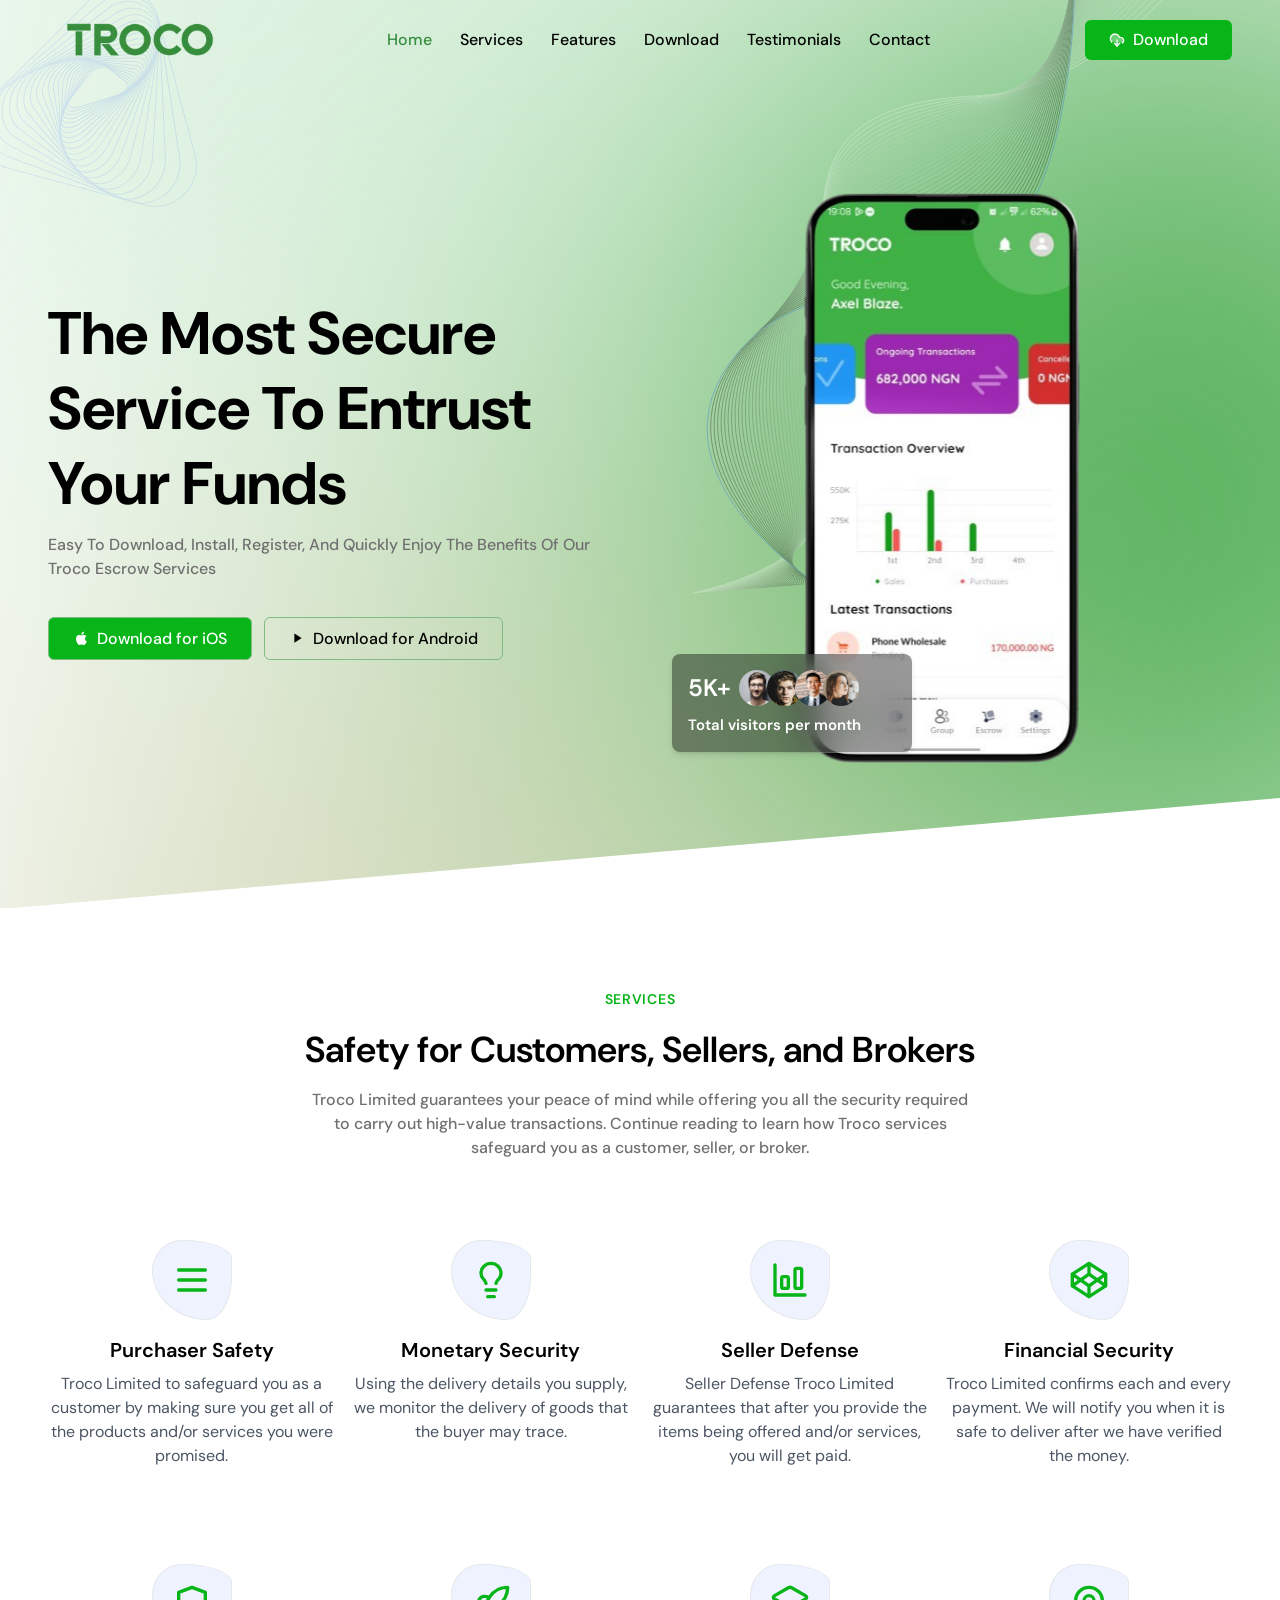
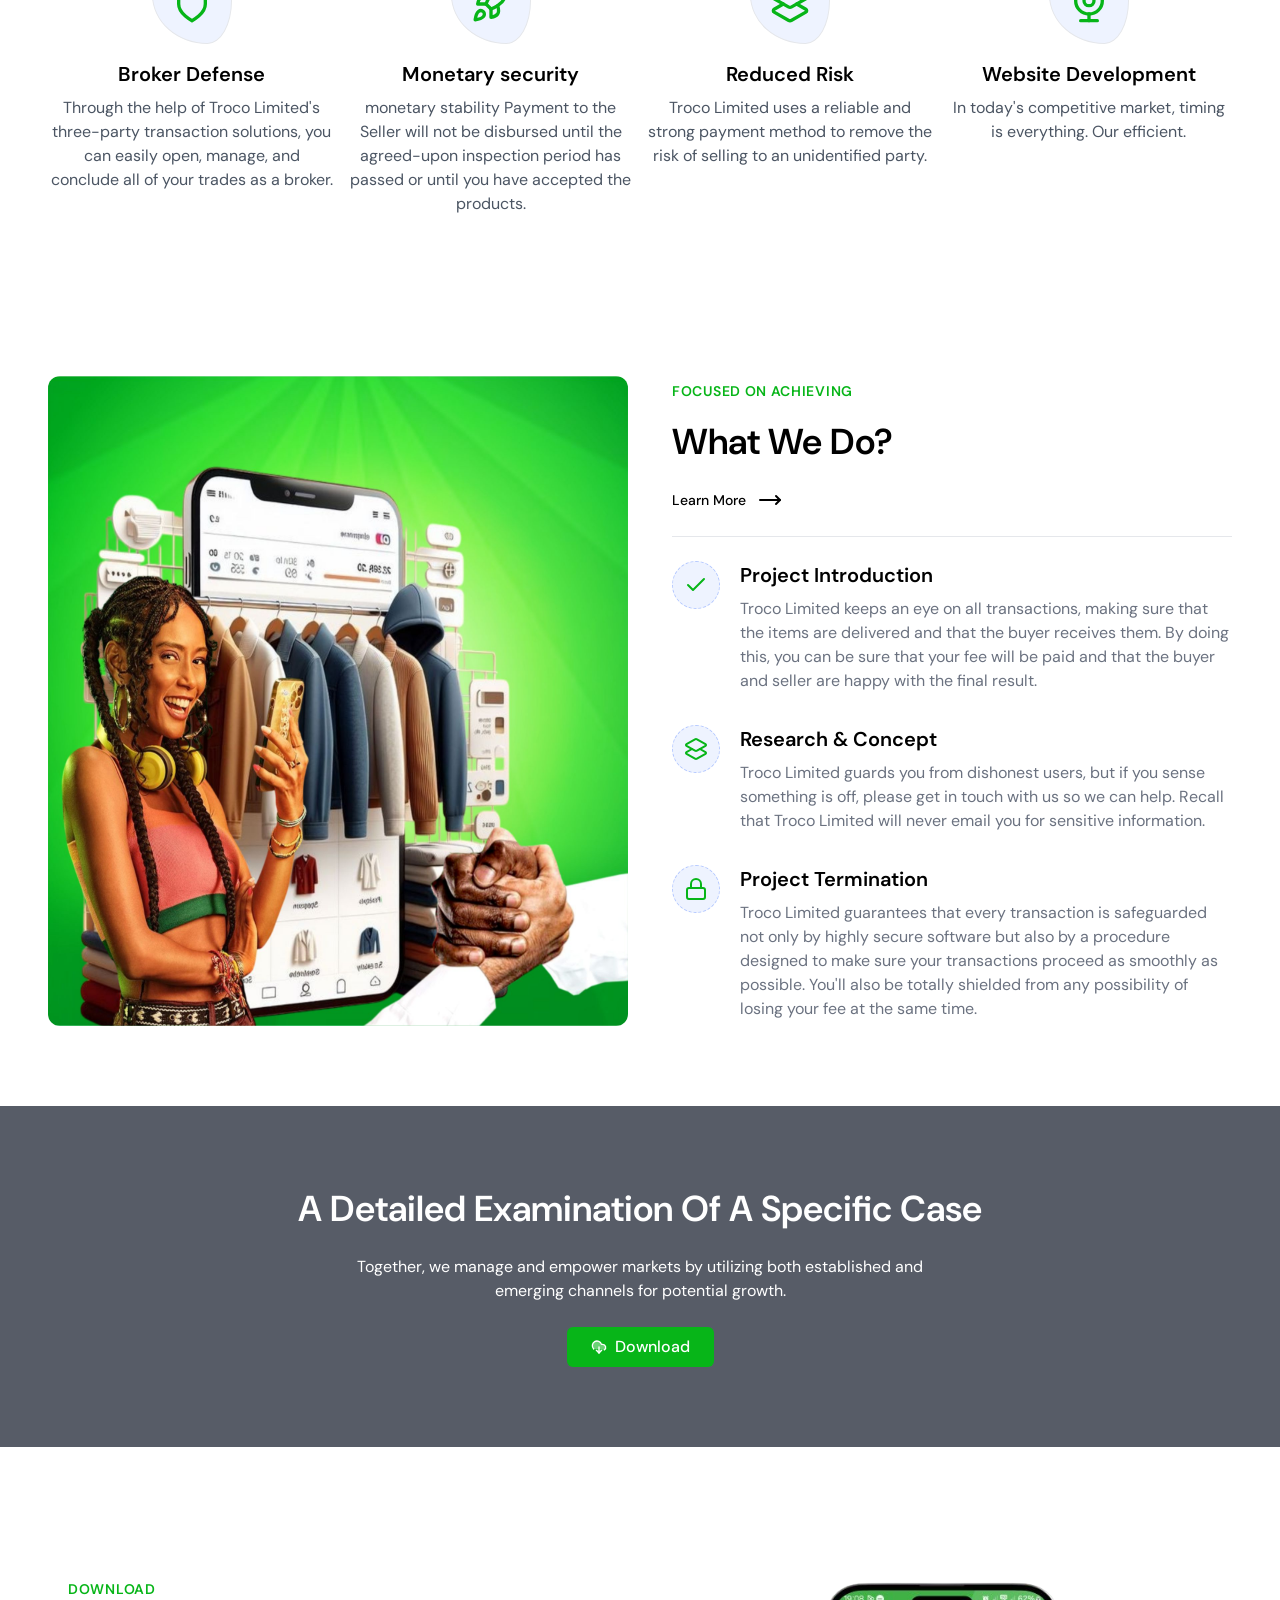
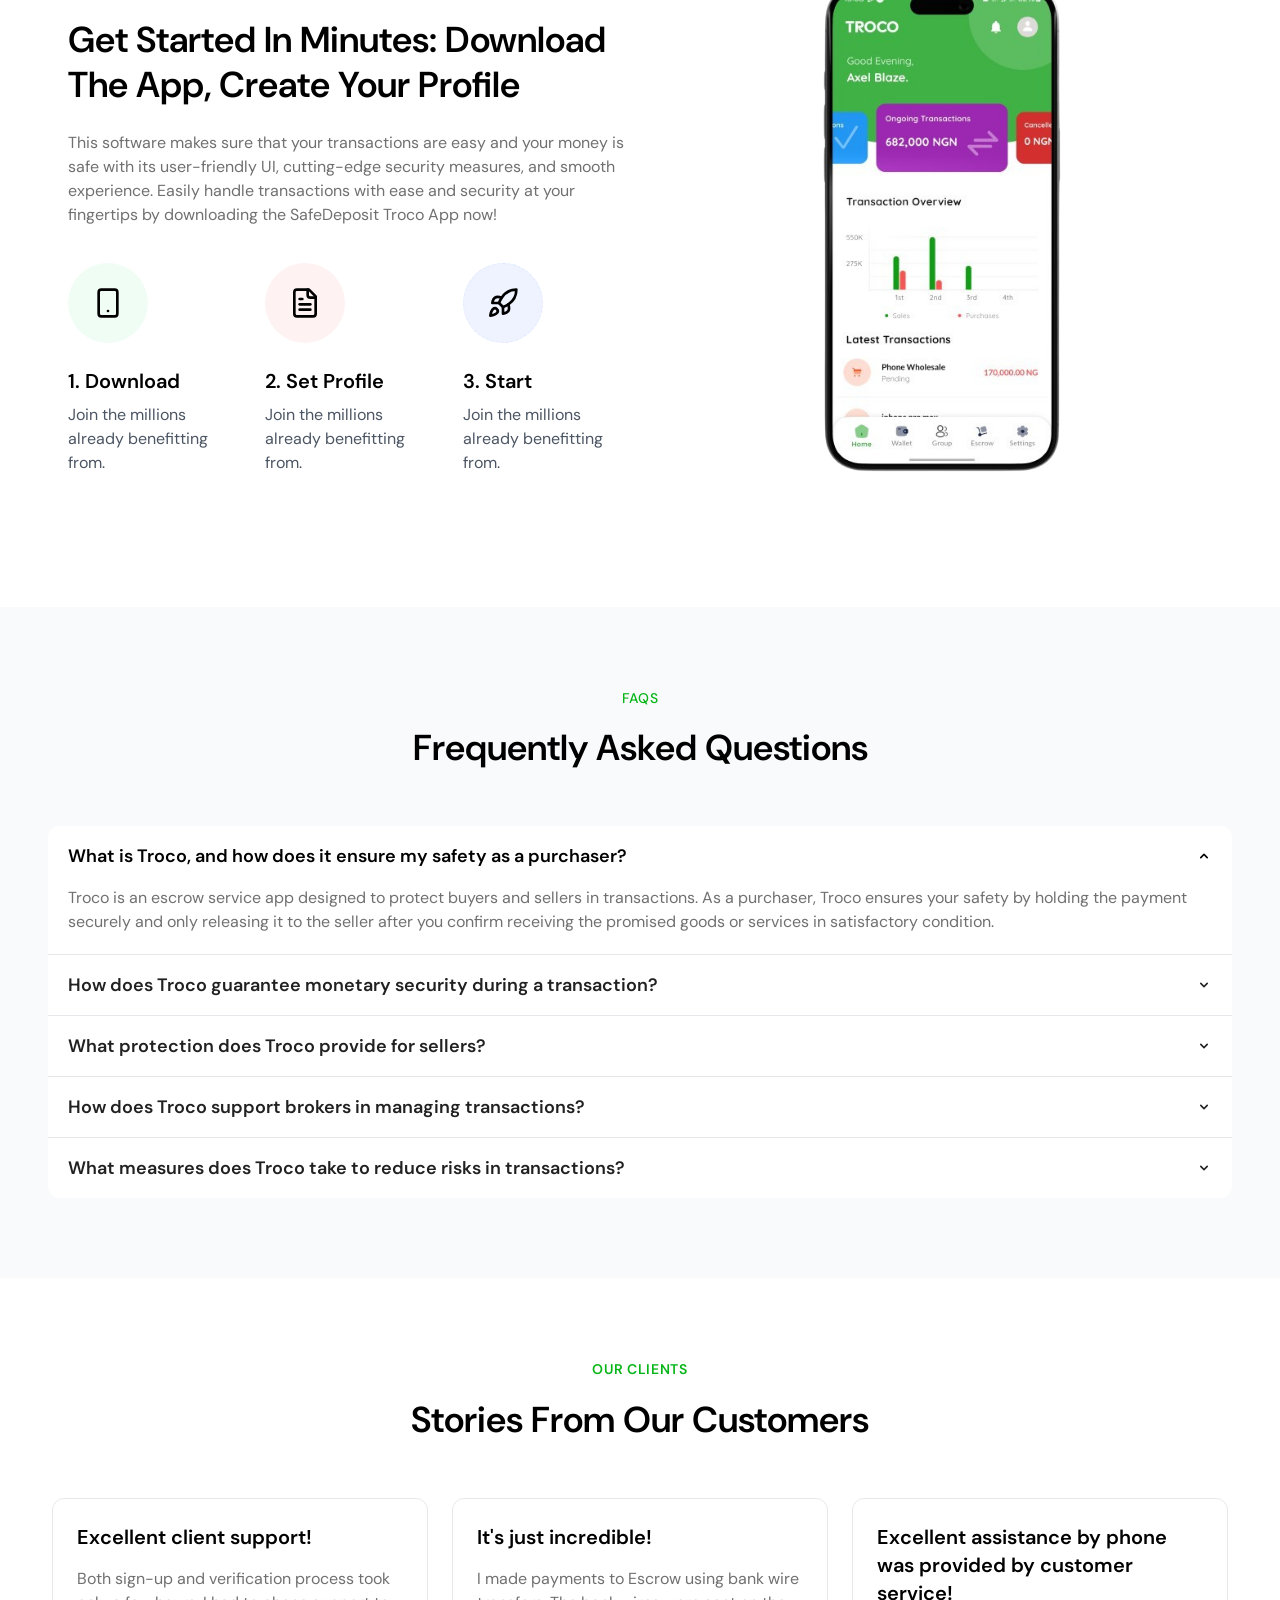
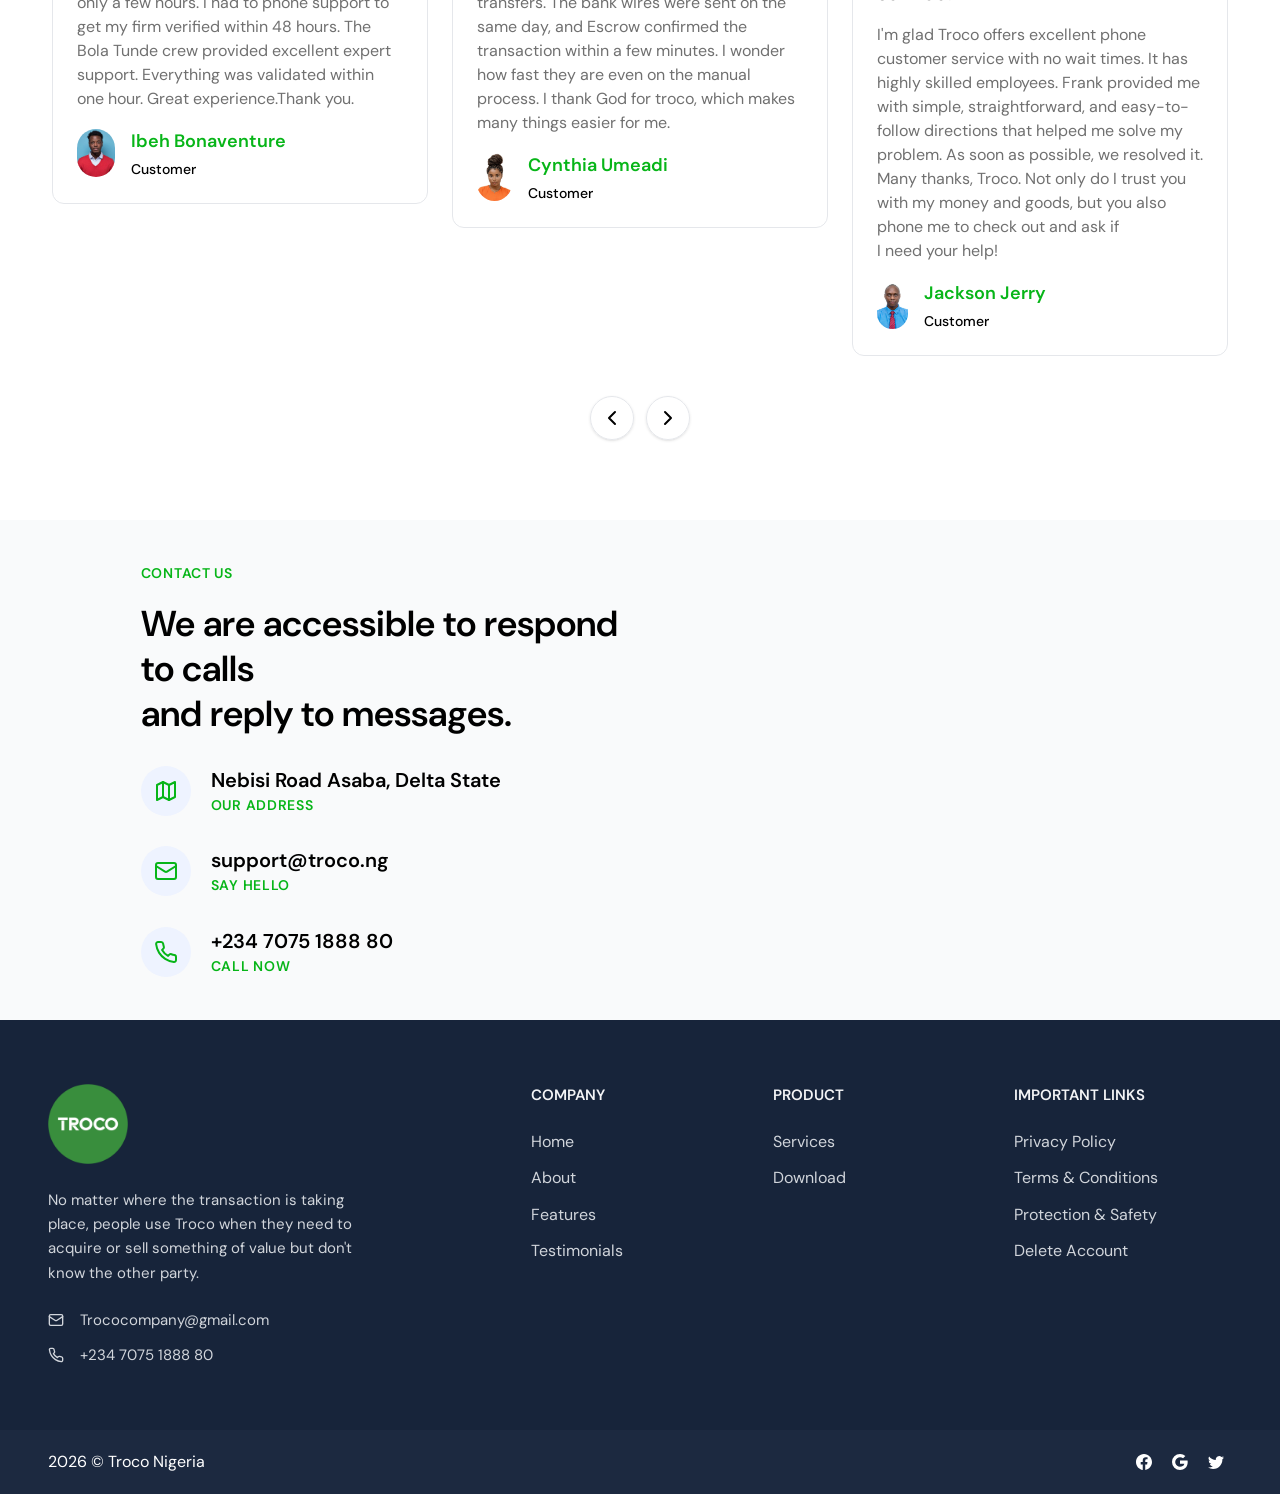
==== commit a81e41d0: "added" ====
--- a/index.html
+++ b/index.html
@@ -179,7 +179,7 @@
 
               <a
                 class="inline-block py-2 px-6 text-black rounded-md border border-primary text-base hover:border-white hover:bg-white group hover:text-primary transition-all duration-500 font-medium"
-                href="javascript:void(0)"
+                href="https://play.google.com/store/apps/details?id=com.trocotechnology.troco"
               >
                 <i
                   class="mdi mdi-play text-base text-black me-1 hover:text-primary transition-all duration-500"
@@ -1265,6 +1265,14 @@
                   >Protection & Safety</a
                 >
               </p>
+              <p>
+                <a
+                  style="color: red"
+                  class="inline-flex gap-x-2 text-base text-gray-300 hover:text-gray-400 transition-all duration-300"
+                  href="delete_acct.html"
+                  >Delete Account</a
+                >
+              </p>
             </div>
           </div>
         </div>
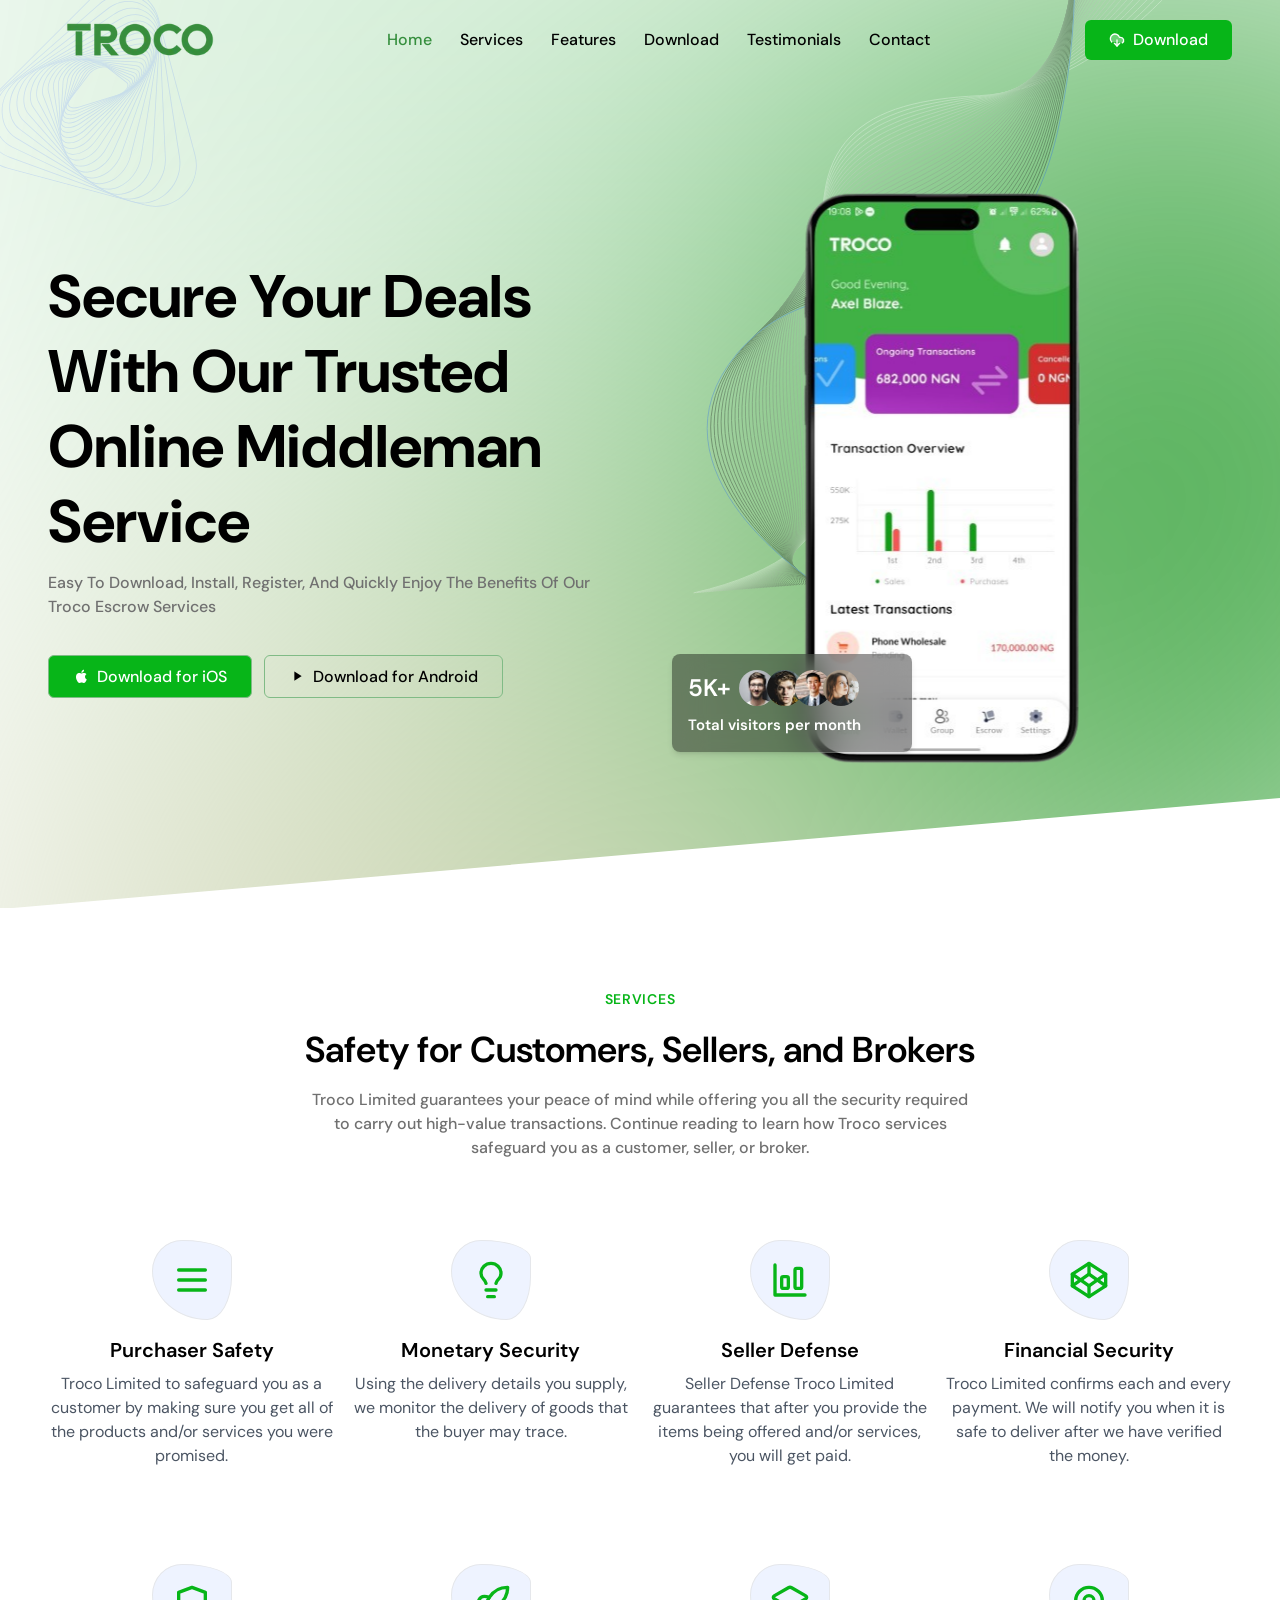
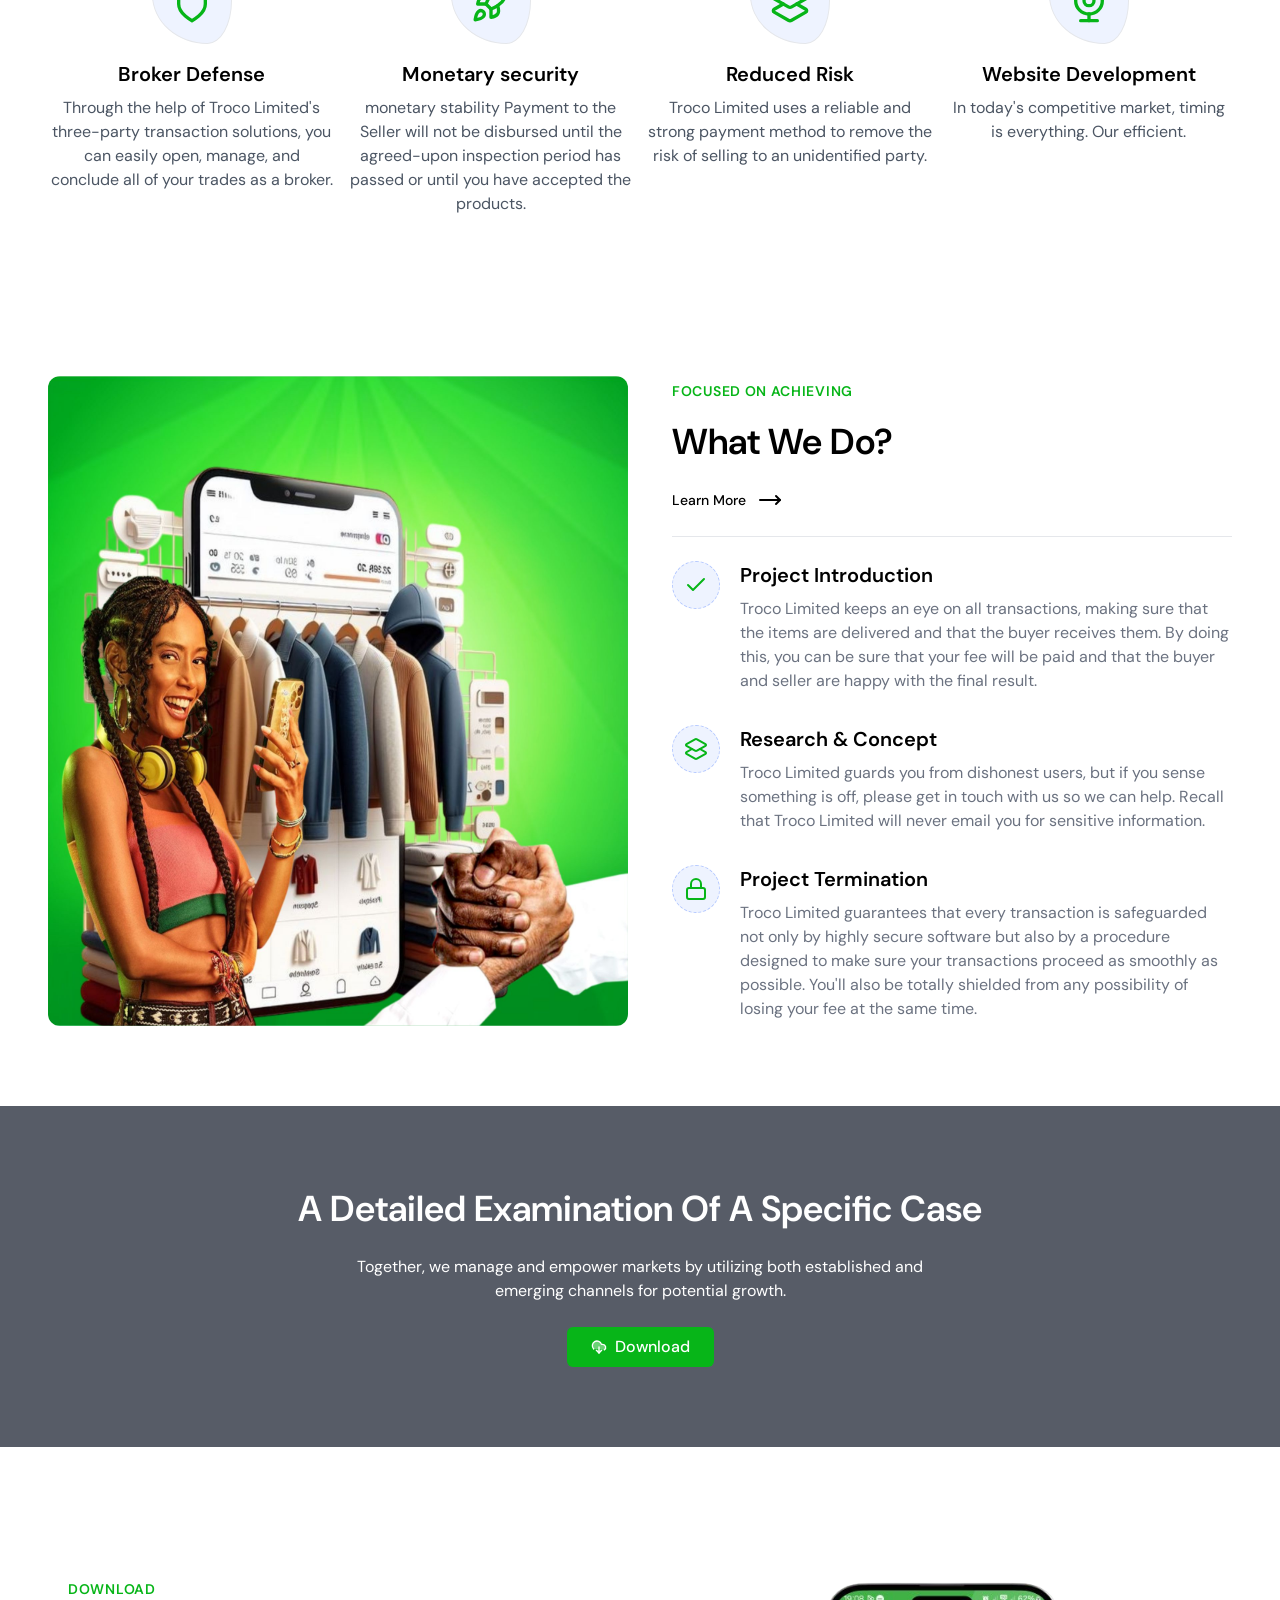
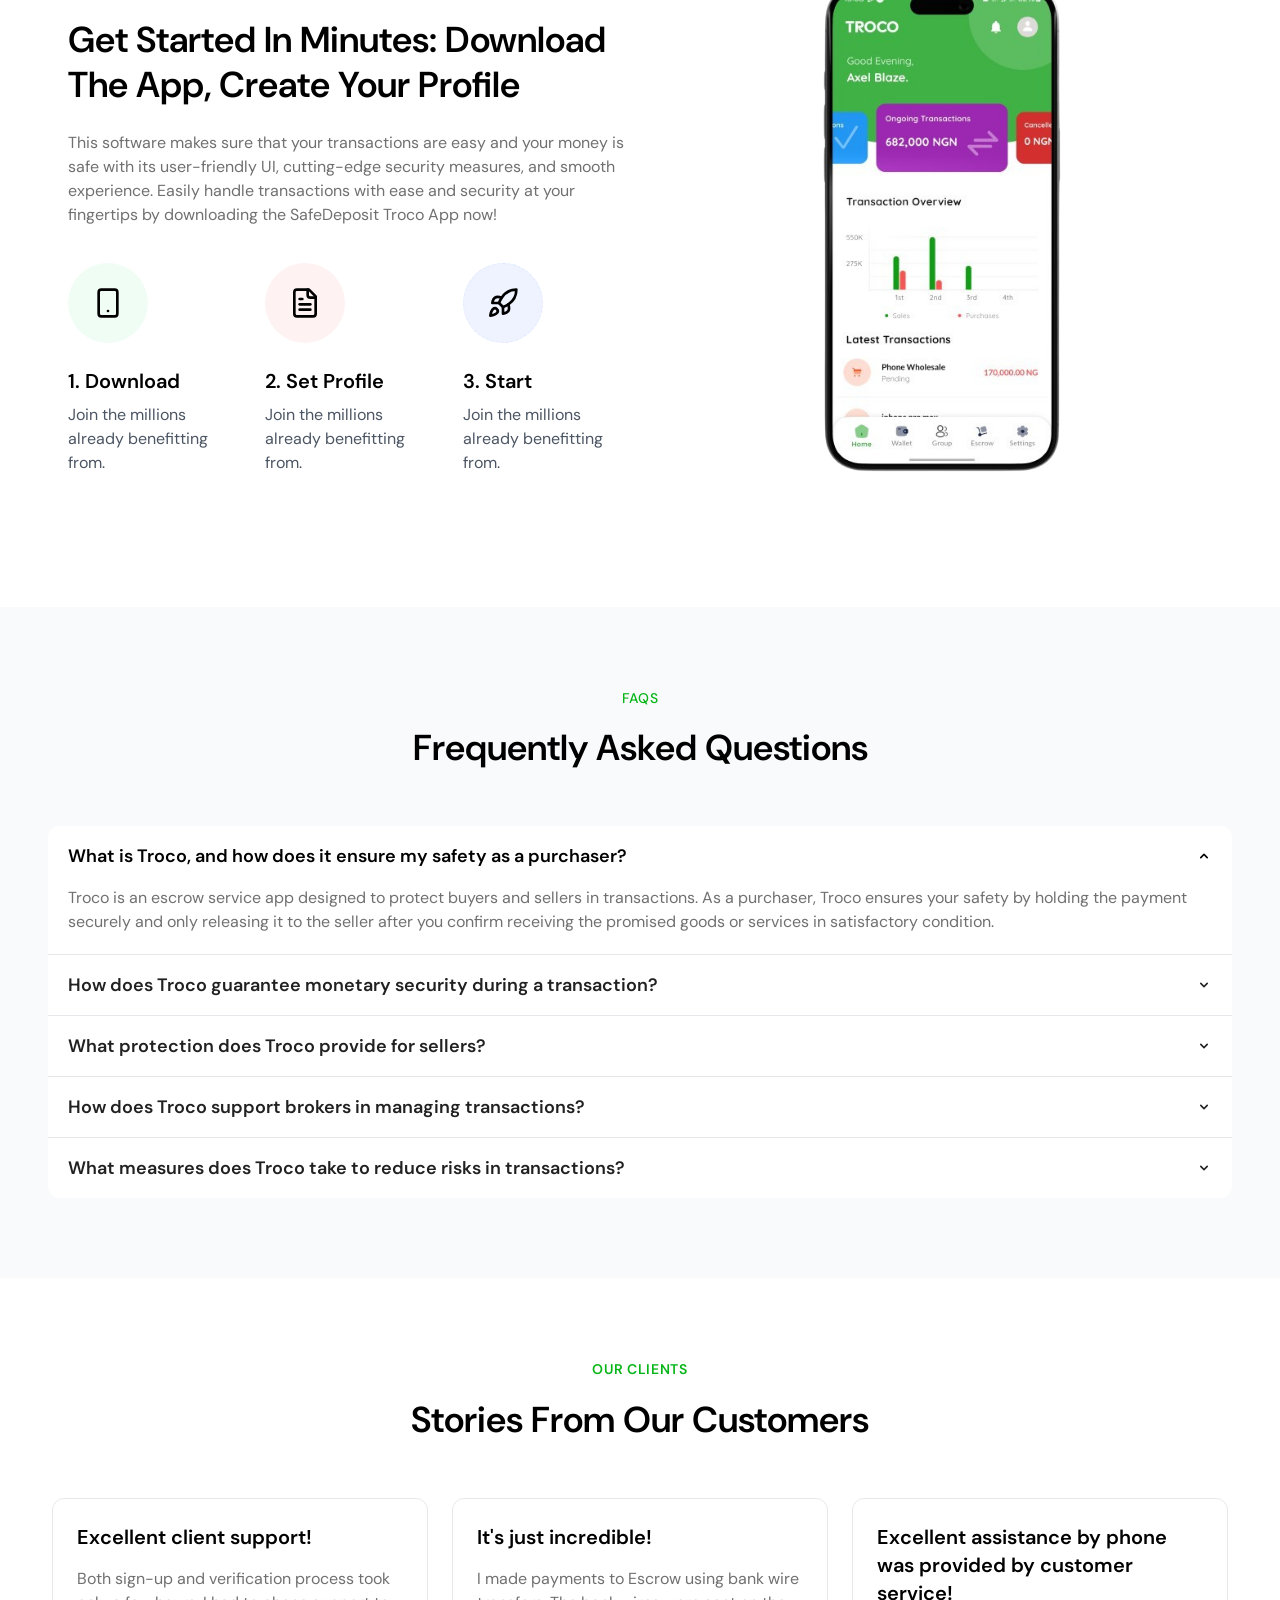
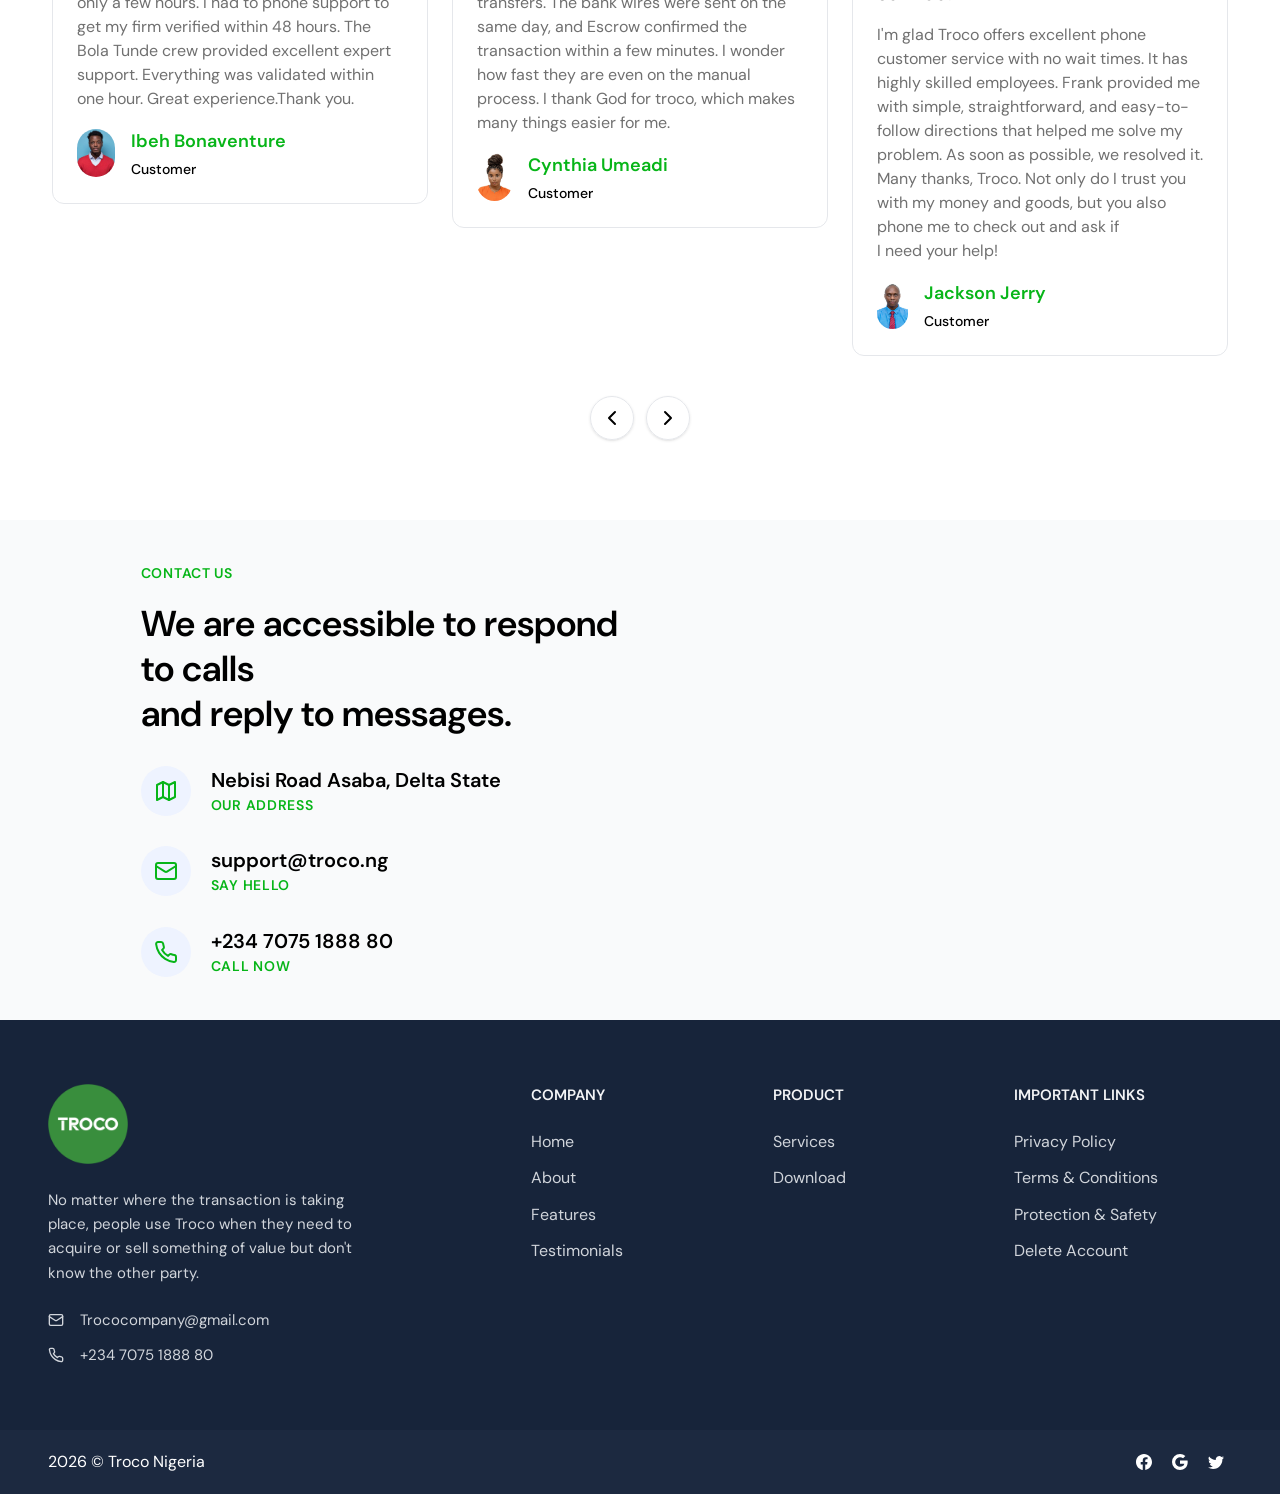
==== commit fbbbeafd: "Update heading text for service description" ====
--- a/index.html
+++ b/index.html
@@ -161,7 +161,7 @@
             <h1
               class="text-3xl md:text-5xl/tight lg:text-6xl/tight text-black tracking-normal capitalize leading-normal font-bold max-w-2xl"
             >
-              The most secure service to entrust your funds
+              Secure Your Deals with Our Trusted Online Middleman Service
             </h1>
             <p class="text-base font-medium text-muted mt-3 capitalize">
               Easy to download, install, register, and quickly enjoy the
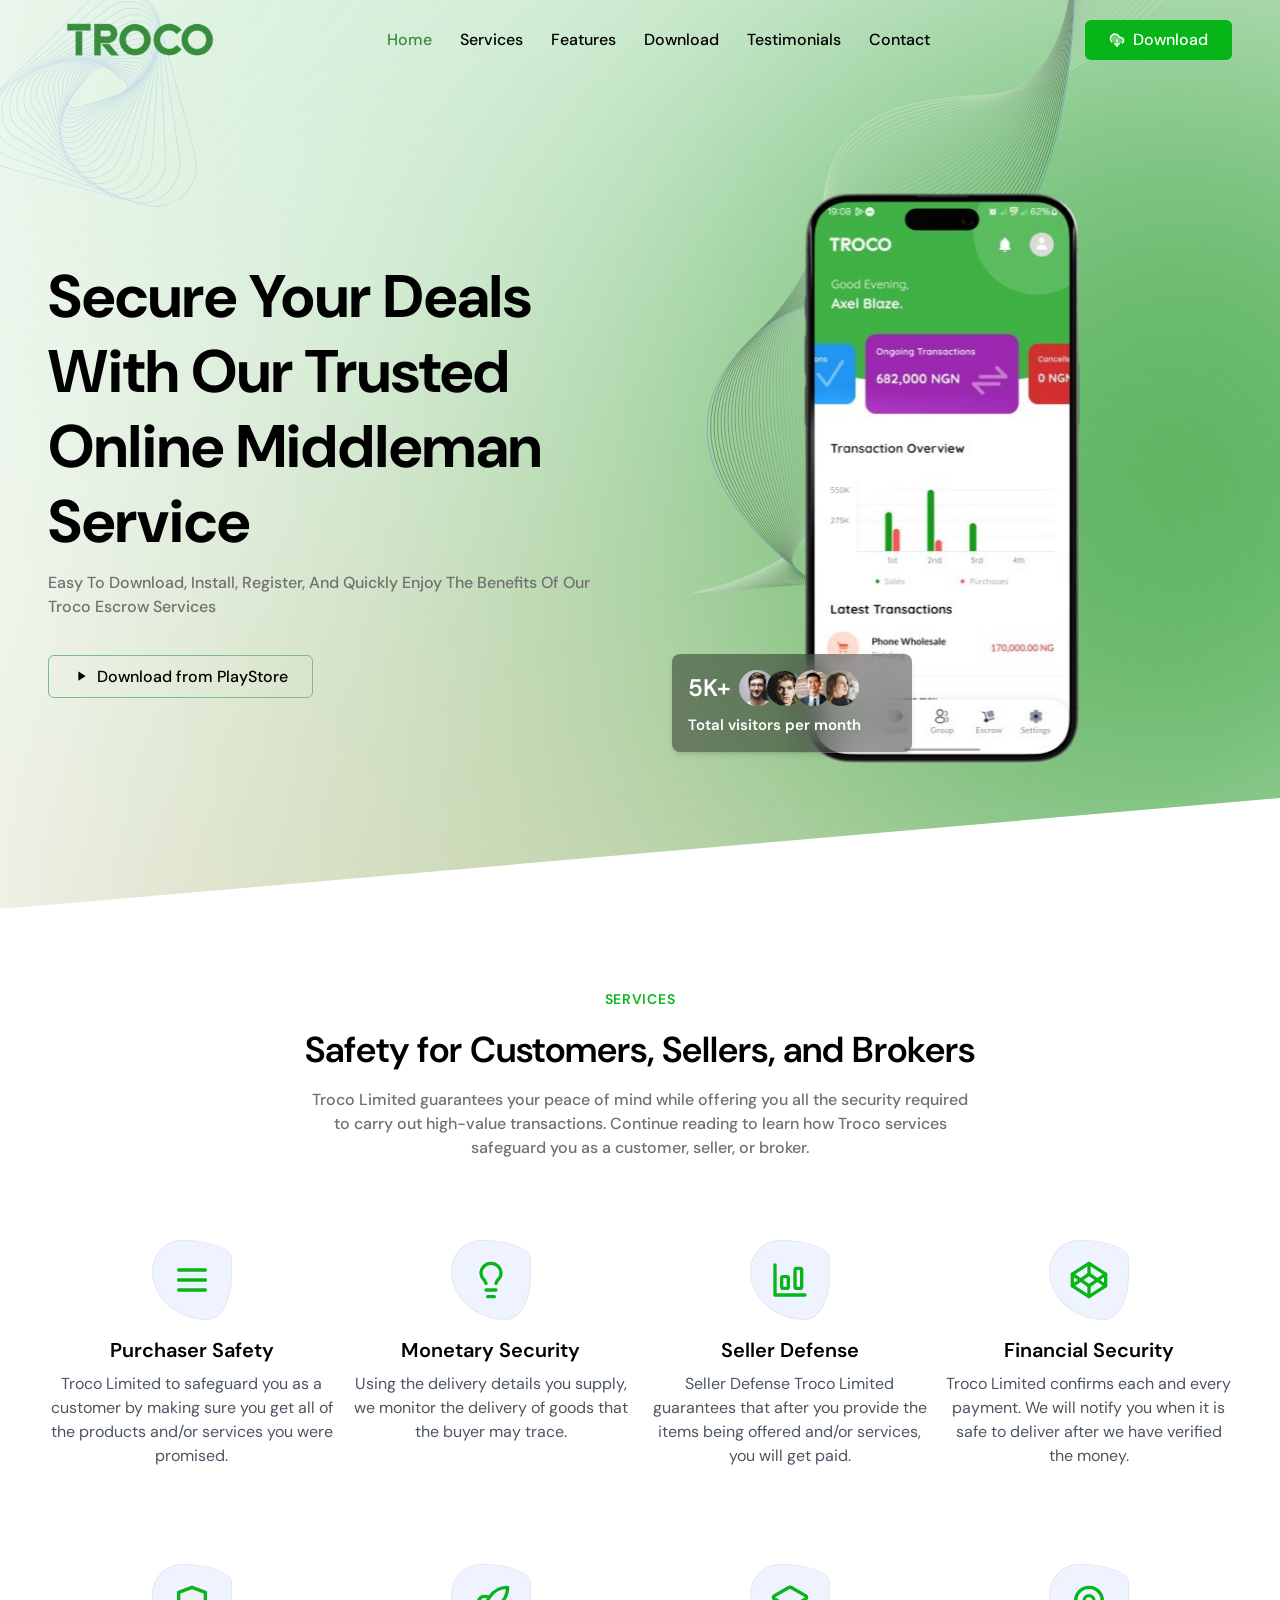
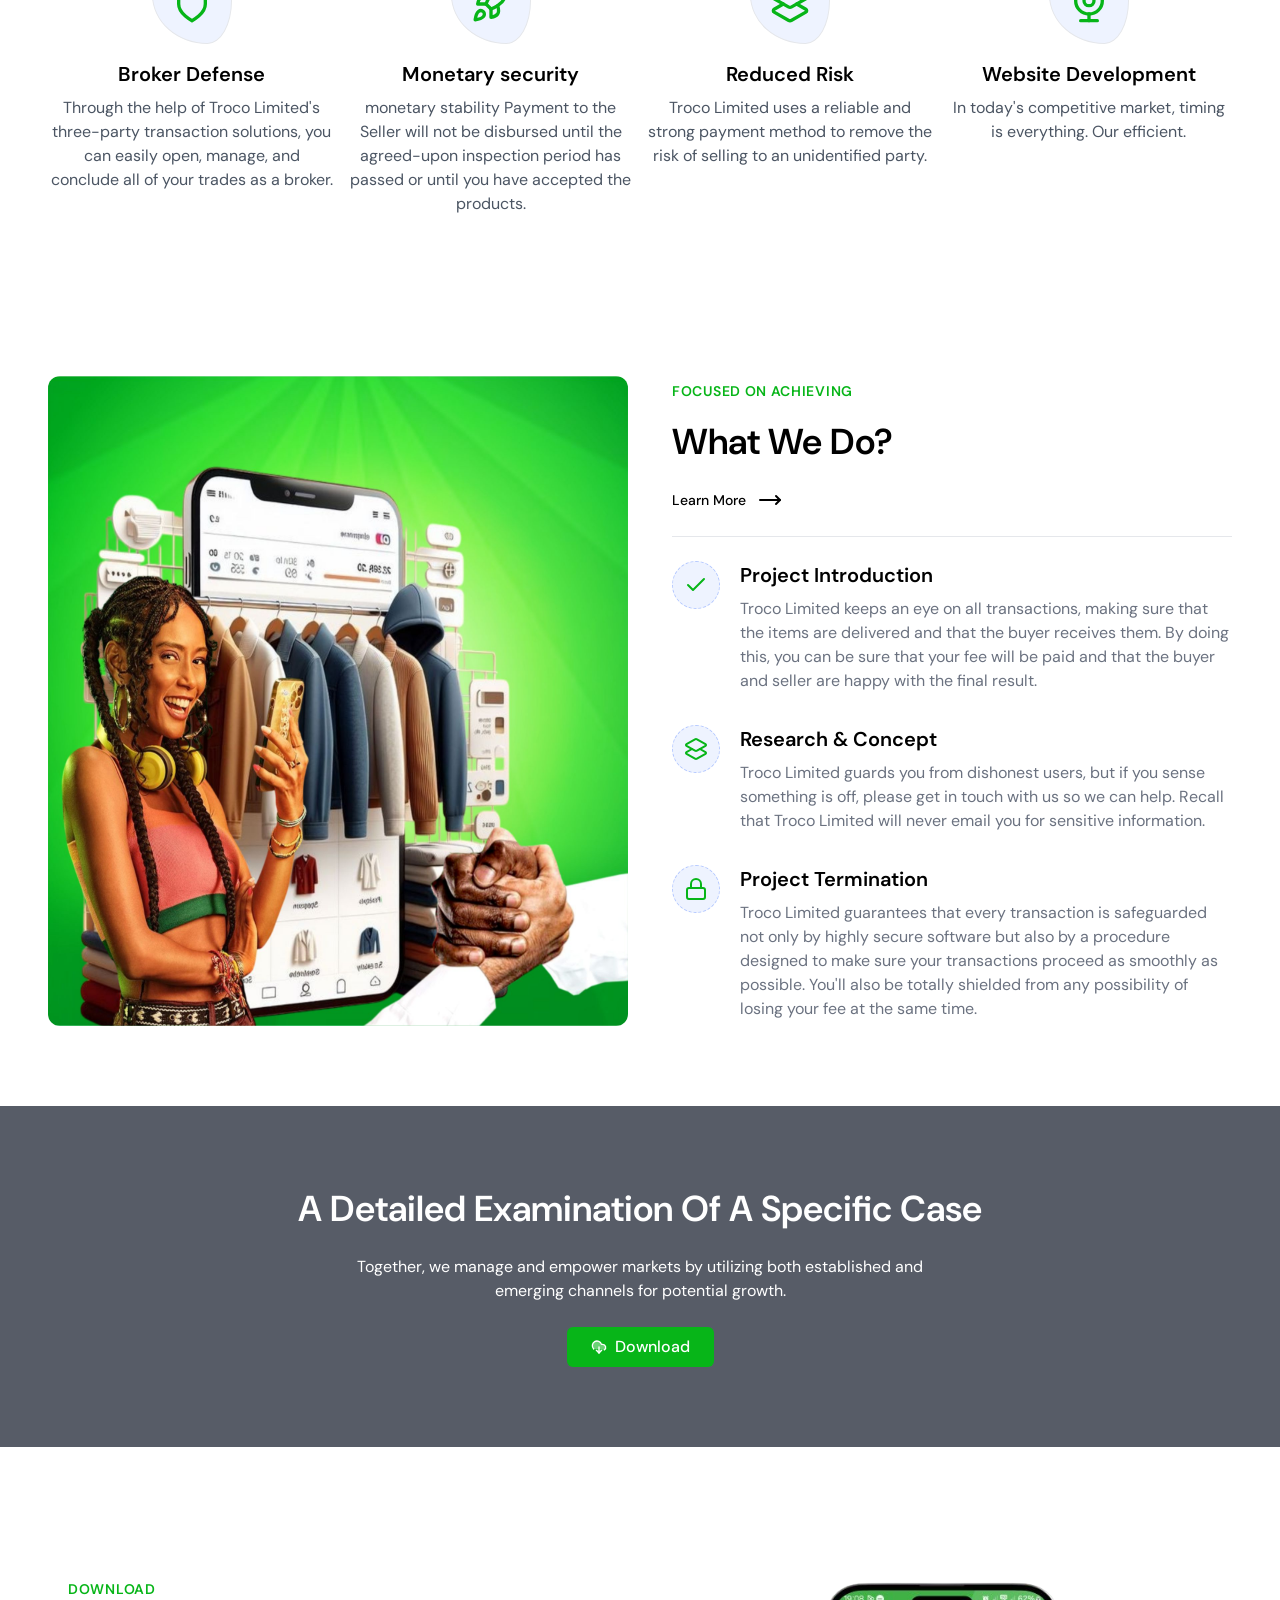
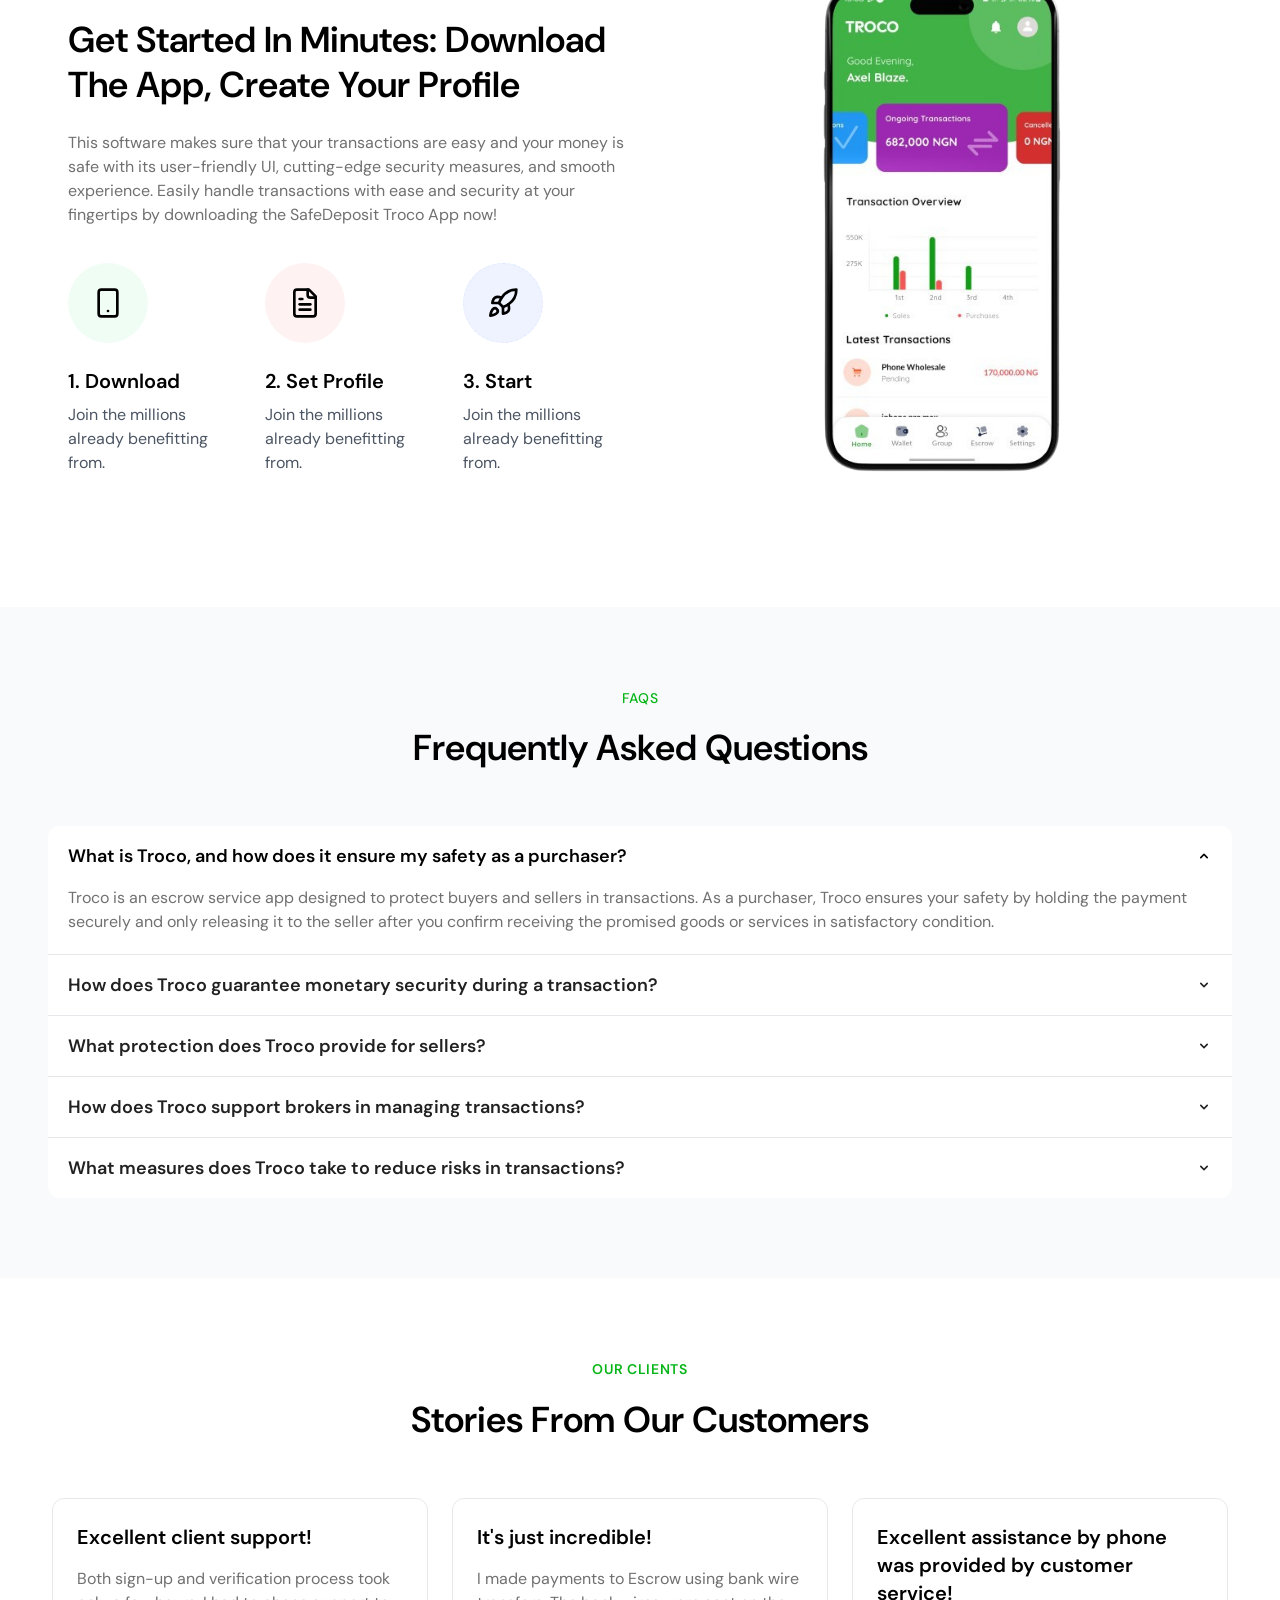
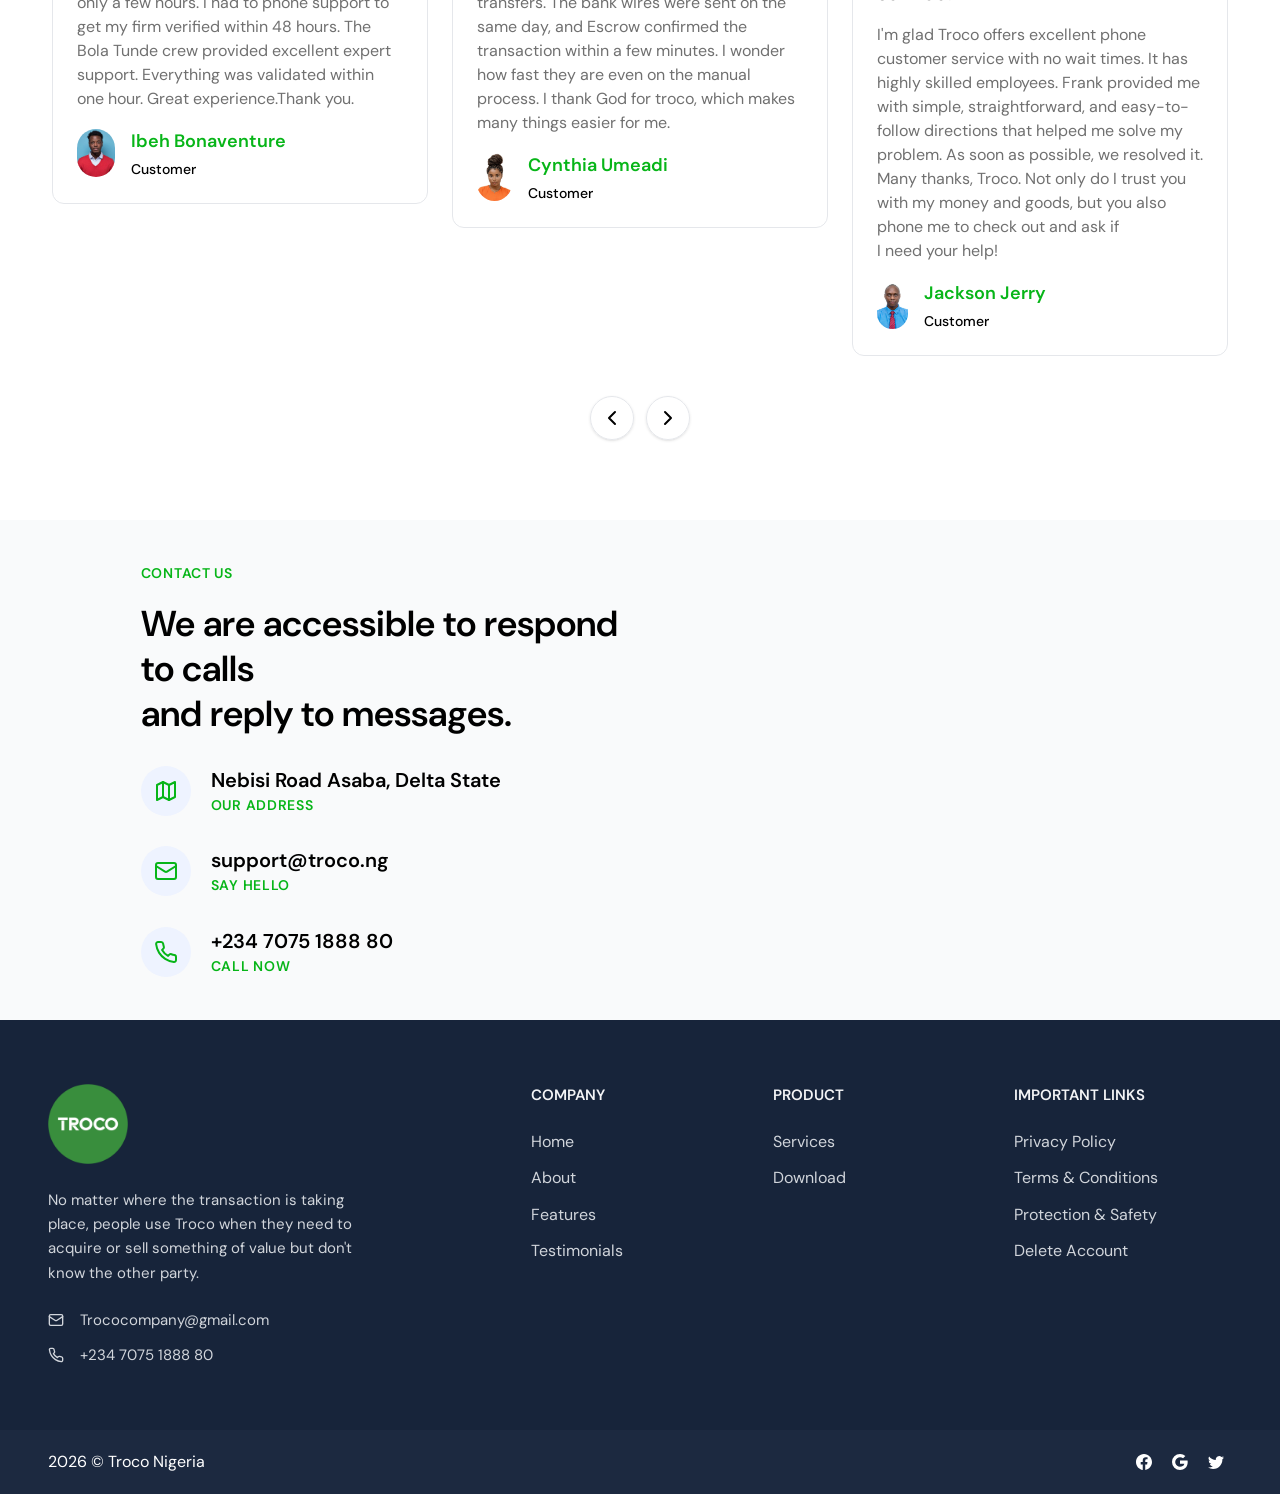
==== commit 81cbb154: "Update download link text for Android" ====
--- a/index.html
+++ b/index.html
@@ -170,21 +170,13 @@
 
             <div class="flex flex-wrap mt-9 text-center gap-3">
               <a
-                class="inline-block px-6 py-2 rounded-md text-white text-base border border-primary hover:bg-primaryDark bg-primary hover:border-primaryDark transition-all duration-300 items-center justify-center text-center font-medium"
-                href="javascript:void(0)"
-              >
-                <i class="mdi mdi-apple text-base text-white me-1"></i>
-                Download for iOS
-              </a>
-
-              <a
                 class="inline-block py-2 px-6 text-black rounded-md border border-primary text-base hover:border-white hover:bg-white group hover:text-primary transition-all duration-500 font-medium"
                 href="https://play.google.com/store/apps/details?id=com.trocotechnology.troco"
               >
                 <i
                   class="mdi mdi-play text-base text-black me-1 hover:text-primary transition-all duration-500"
                 ></i>
-                Download for Android
+                Download from PlayStore
               </a>
             </div>
           </div>
@@ -1337,7 +1329,7 @@
                   viewBox="0 0 16 16"
                 >
                   <path
-                    d="M5.026 15c6.038 0 9.341-5.003 9.341-9.334 0-.14 0-.282-.006-.422A6.685 6.685 0 0 0 16 3.542a6.658 6.658 0 0 1-1.889.518 3.301 3.301 0 0 0 1.447-1.817 6.533 6.533 0 0 1-2.087.793A3.286 3.286 0 0 0 7.875 6.03a9.325 9.325 0 0 1-6.767-3.429 3.289 3.289 0 0 0 1.018 4.382A3.323 3.323 0 0 1 .64 6.575v.045a3.288 3.288 0 0 0 2.632 3.218 3.203 3.203 0 0 1-.865.115 3.23 3.23 0 0 1-.614-.057 3.283 3.283 0 0 0 3.067 2.277A6.588 6.588 0 0 1 .78 13.58a6.32 6.32 0 0 1-.78-.045A9.344 9.344 0 0 0 5.026 15z"
+                    d="M5.026 15c6.038 0 9.341-5.003 9.341-9.334 0-.14 0-.282-.006-.422A6.685 6.685 0 0 0 16 3.542a6.658 6.658 0 0 1-1.889.518 3.301 3.301 0 0 0 1.447-1.817 6.533 6.533 0 0 1-2.087.793A3.286 3.286 0 0 0 7.875 6.03a9.325 9.325 0 0 1-6.767-3.429 3.289 3.289 0 0 0 1.018 4.382A3.203 3.203 0 0 1 .64 6.575v.045a3.288 3.288 0 0 0 2.632 3.218 3.203 3.203 0 0 1-.865.115 3.23 3.23 0 0 1-.614-.057 3.283 3.283 0 0 0 3.067 2.277A6.588 6.588 0 0 1 .78 13.58a6.32 6.32 0 0 1-.78-.045A9.344 9.344 0 0 0 5.026 15z"
                   />
                 </svg>
               </a>
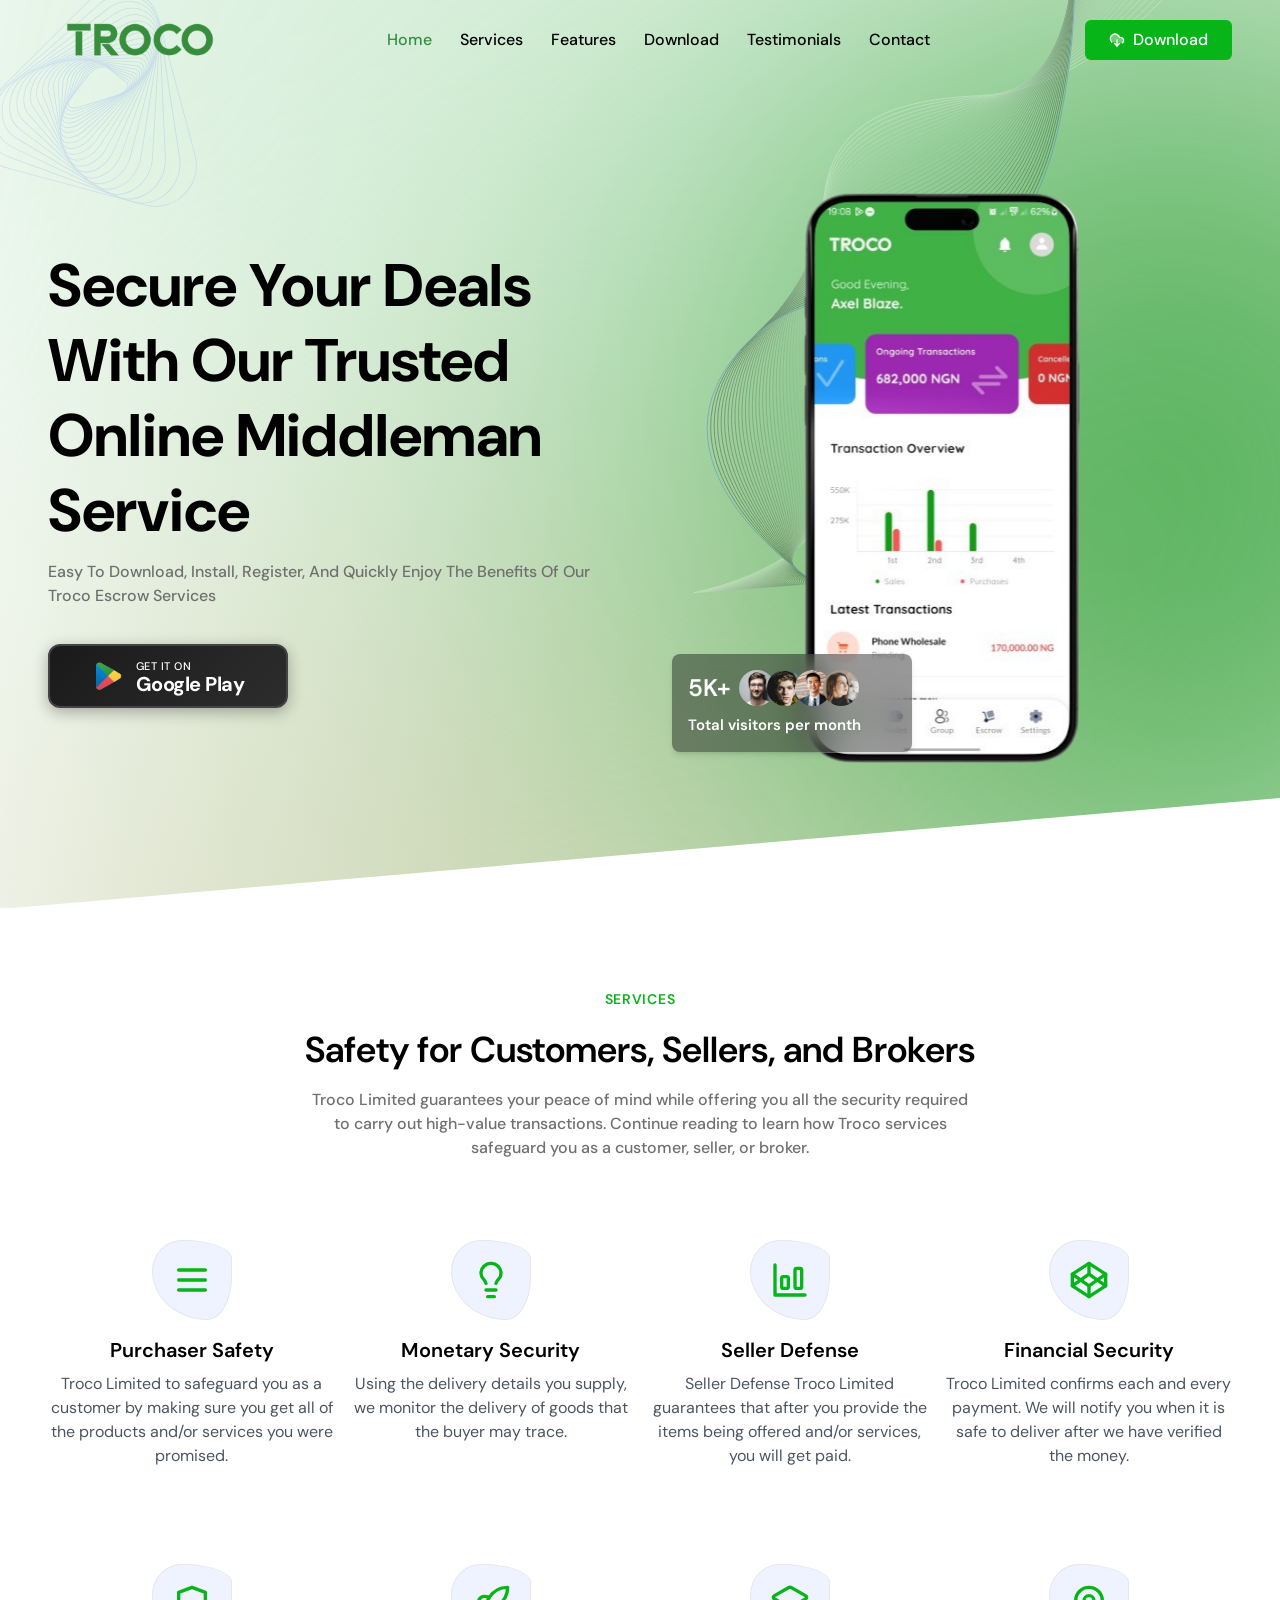
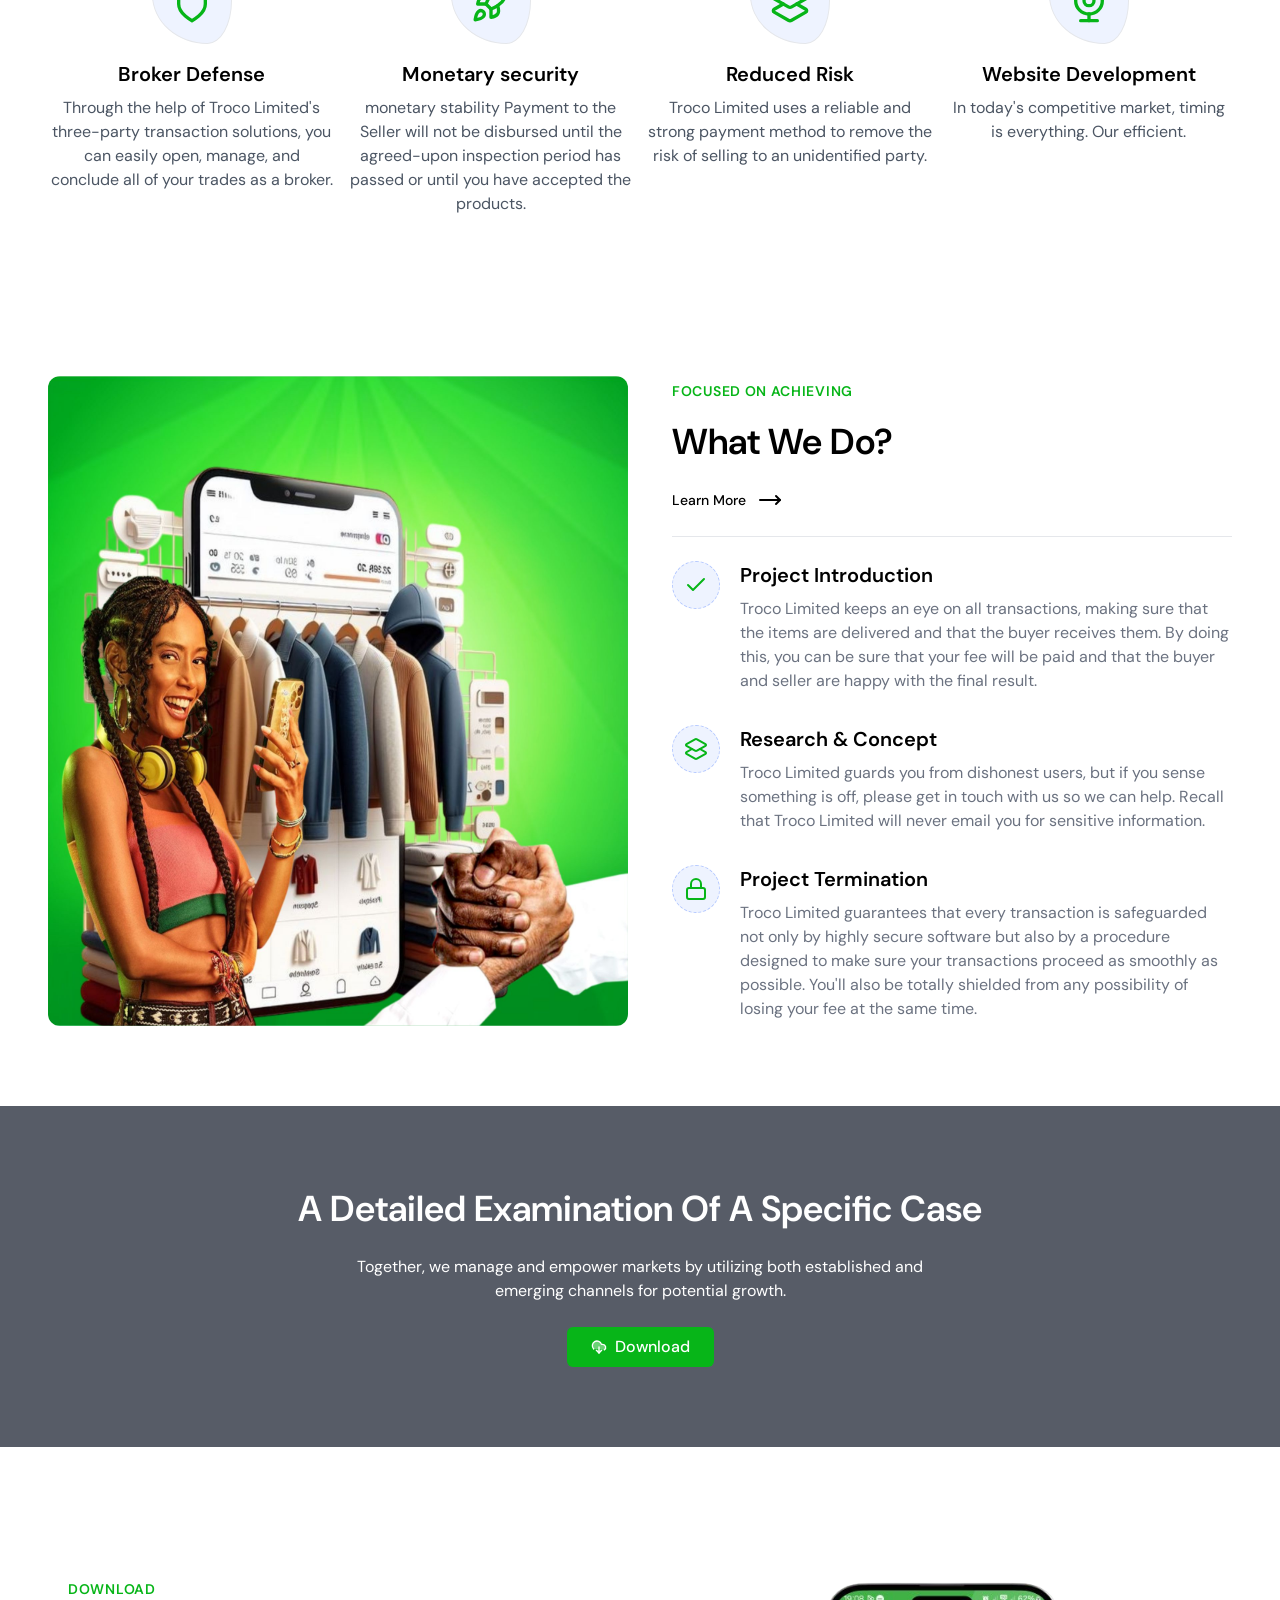
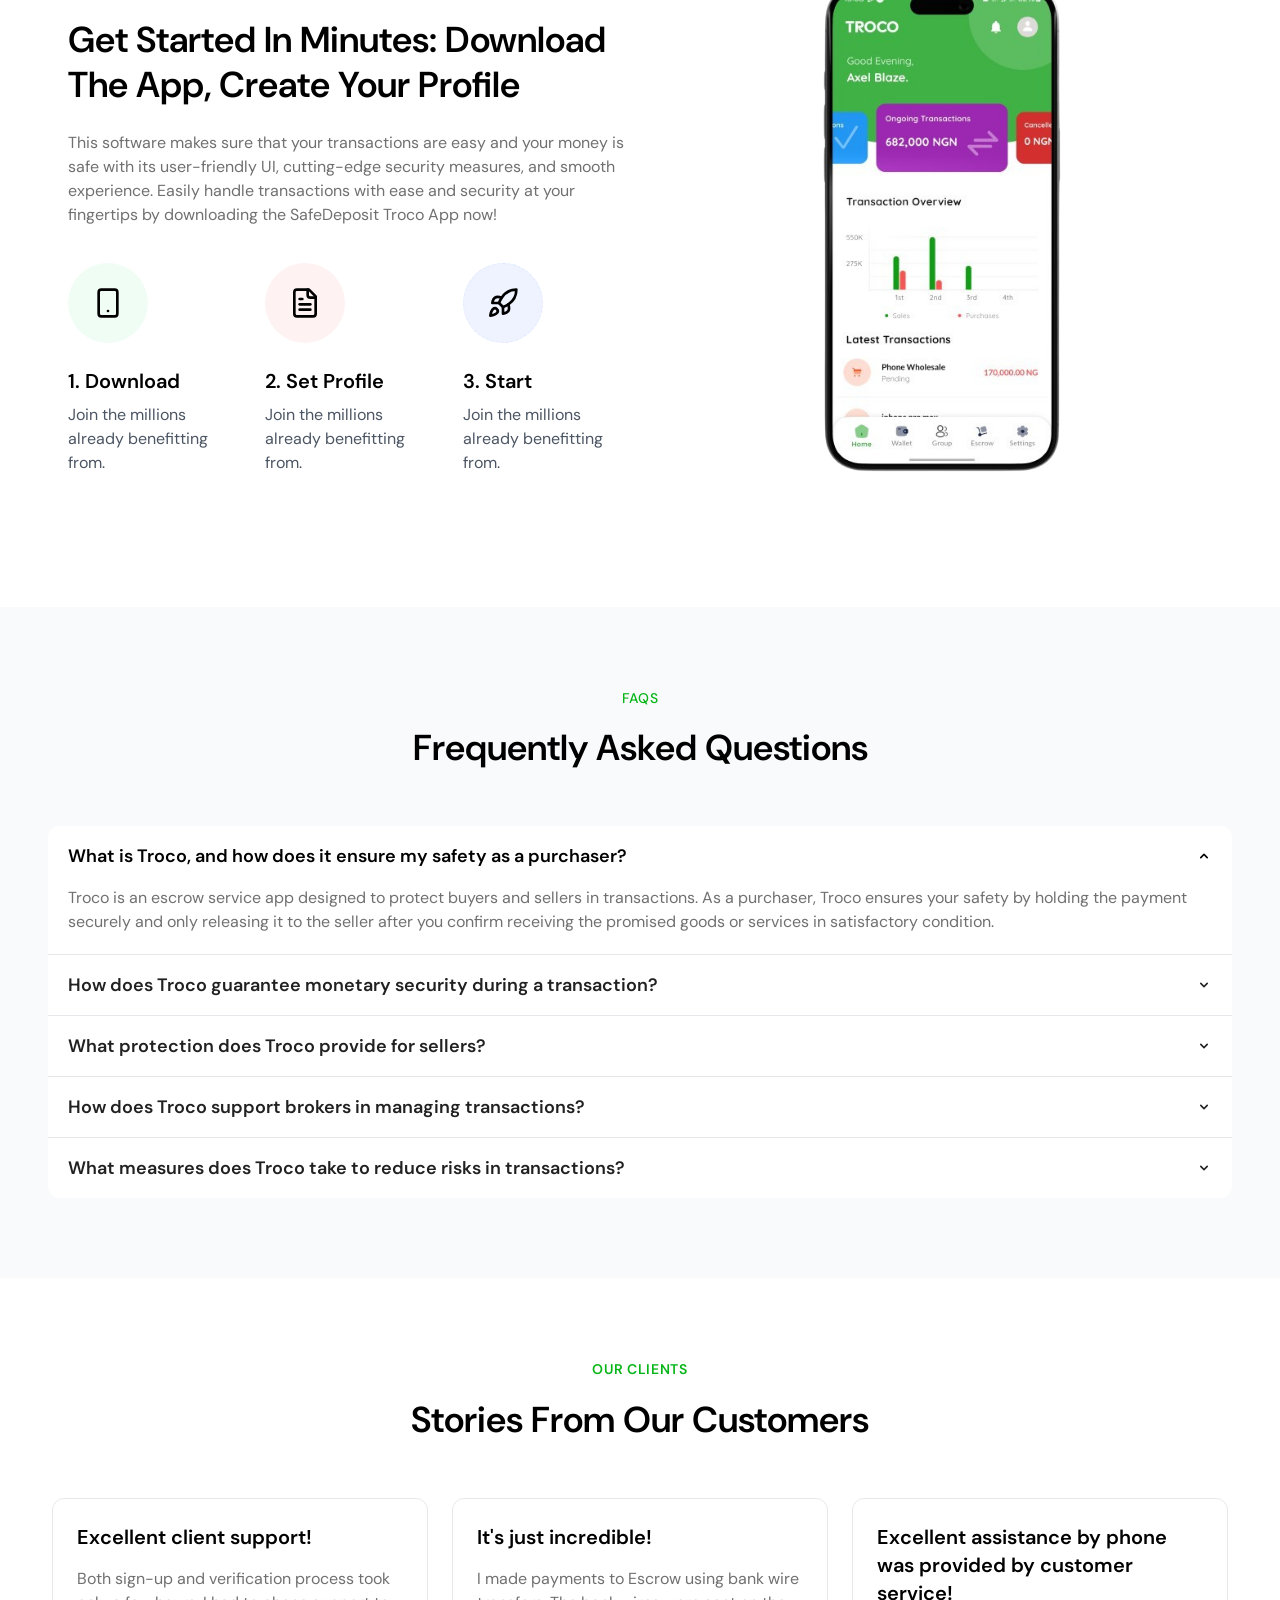
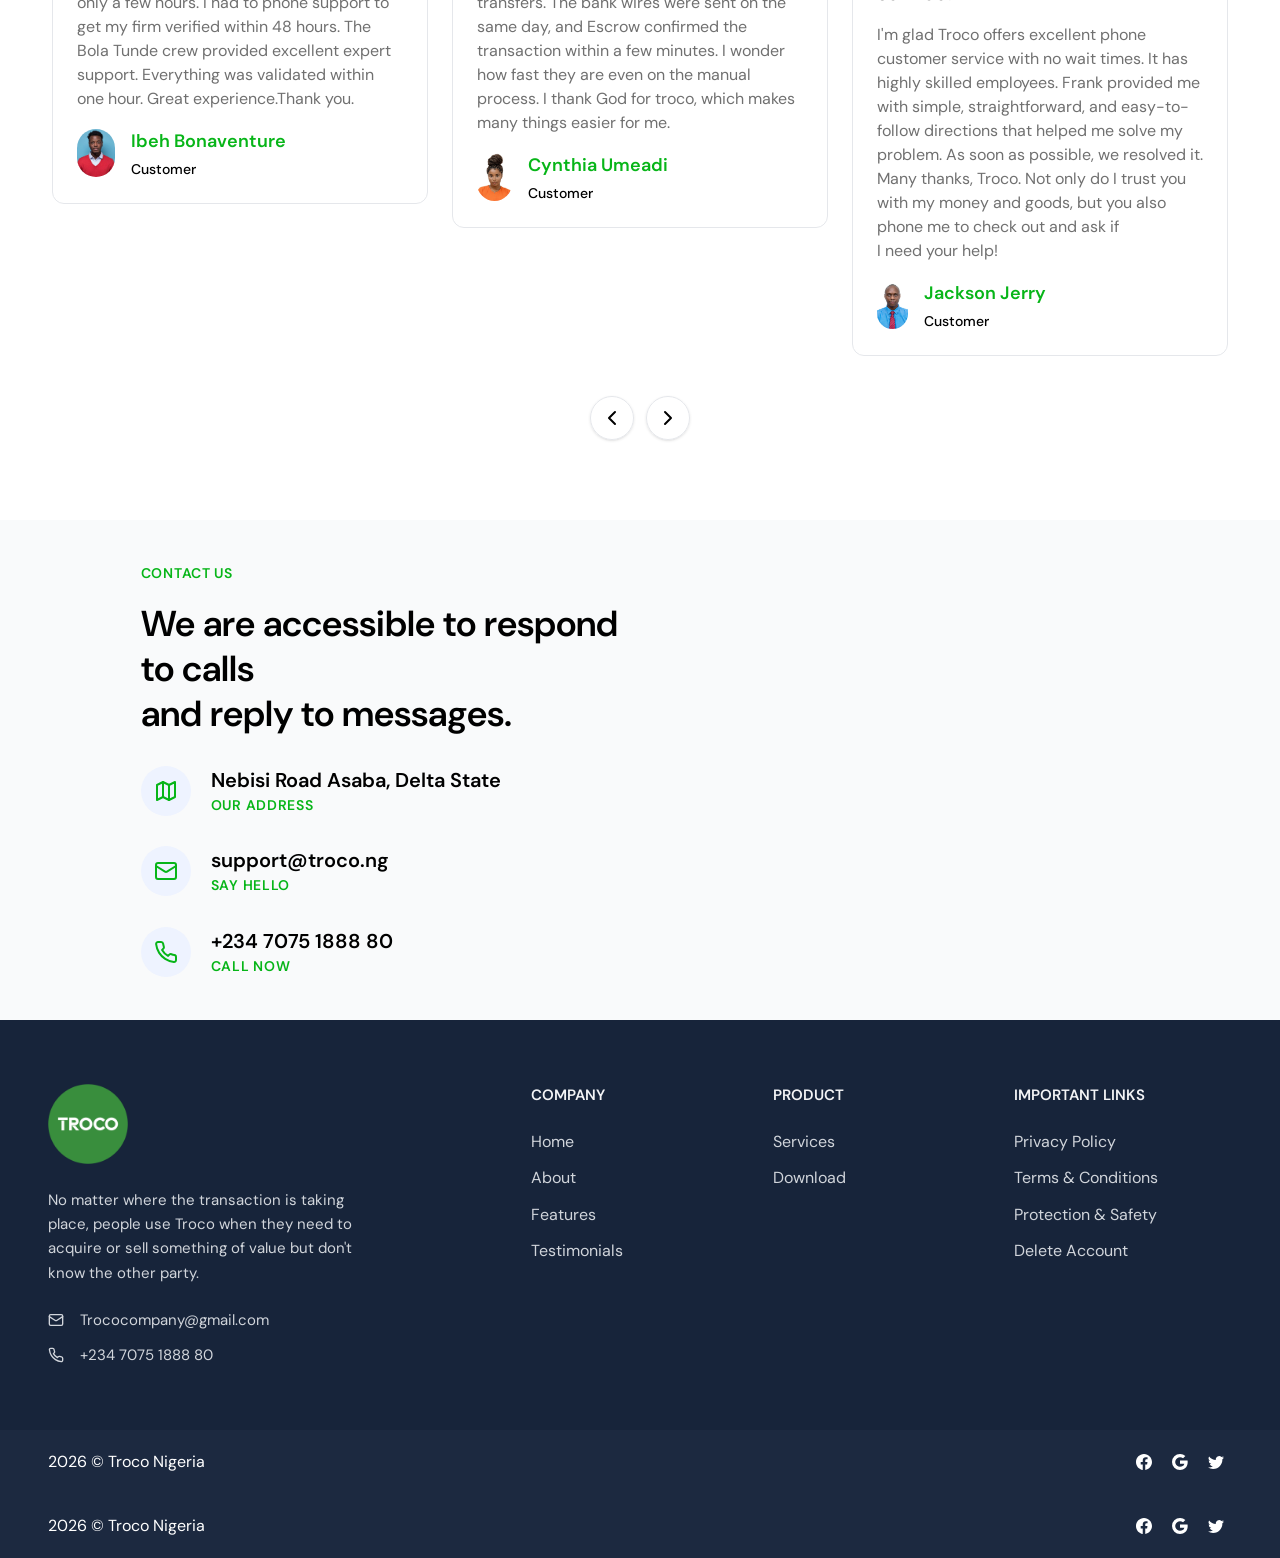
==== commit 313be7f0: "added_playstore_badge" ====
--- a/index.html
+++ b/index.html
@@ -36,7 +36,7 @@
   </head>
 
   <body>
-    <!-- Navbar Start -->
+    <!--Navbar Start -->
     <nav
       class="navbar fixed top-0 start-0 end-0 z-999 transition-all duration-500 py-5 items-center shadow-md lg:shadow-none [&.is-sticky]:bg-white group [&.is-sticky]:shadow-md bg-white lg:bg-transparent"
       id="navbar"
@@ -169,14 +169,62 @@
             </p>
 
             <div class="flex flex-wrap mt-9 text-center gap-3">
+              <!-- Replaced styled button with official Google Play Store badge image -->
+              <!-- Replaced image with styled Google Play button using inline CSS -->
               <a
-                class="inline-block py-2 px-6 text-black rounded-md border border-primary text-base hover:border-white hover:bg-white group hover:text-primary transition-all duration-500 font-medium"
                 href="https://play.google.com/store/apps/details?id=com.trocotechnology.troco"
-              >
-                <i
-                  class="mdi mdi-play text-base text-black me-1 hover:text-primary transition-all duration-500"
-                ></i>
-                Download from PlayStore
+                style="
+                  display: inline-block;
+                  background: linear-gradient(135deg, #1a1a1a 0%, #2d2d2d 100%);
+                  border: 2px solid #444;
+                  border-radius: 12px;
+                  padding: 12px 24px;
+                  text-decoration: none;
+                  min-width: 240px;
+                  transition: all 0.3s ease;
+                  box-shadow: 0 4px 15px rgba(0, 0, 0, 0.3);
+                "
+                onmouseover="this.style.transform='translateY(-2px)'; this.style.boxShadow='0 6px 20px rgba(0, 0, 0, 0.4)';"
+                onmouseout="this.style.transform='translateY(0)'; this.style.boxShadow='0 4px 15px rgba(0, 0, 0, 0.3)';"
+              >
+                <div
+                  style="
+                    display: flex;
+                    align-items: center;
+                    justify-content: center;
+                    gap: 12px;
+                  "
+                >
+                  <!-- Replace SVG with actual Google Play icon image -->
+                  <img
+                    src="./assets/images/google_play_rm.png"
+                    alt="Google Play"
+                    style="width: 32px; height: 32px; object-fit: contain"
+                  />
+                  <div style="text-align: left">
+                    <div
+                      style="
+                        font-size: 11px;
+                        color: #ffffff;
+                        font-weight: 500;
+                        letter-spacing: 0.5px;
+                      "
+                    >
+                      GET IT ON
+                    </div>
+                    <div
+                      style="
+                        font-size: 20px;
+                        color: #ffffff;
+                        font-weight: 700;
+                        letter-spacing: -0.5px;
+                        line-height: 1;
+                      "
+                    >
+                      Google Play
+                    </div>
+                  </div>
+                </div>
               </a>
             </div>
           </div>
@@ -1337,6 +1385,74 @@
           </div>
         </div>
       </div>
+
+      <div class="py-4 bg-[#1C2940]">
+        <!-- 1B283F -->
+        <div class="container">
+          <div class="flex justify-between items-center">
+            <p class="text-base text-white">
+              <script>
+                document.write(new Date().getFullYear());
+              </script>
+              © Troco Nigeria
+            </p>
+
+            <div>
+              <a
+                class="size-8 inline-flex justify-center items-center gap-x-2 text-sm font-semibold rounded-md border border-transparent text-white hover:bg-primary transition-all duration-300"
+                href="#"
+              >
+                <svg
+                  class="flex-shrink-0 size-4"
+                  xmlns="http://www.w3.org/2000/svg"
+                  width="16"
+                  height="16"
+                  fill="currentColor"
+                  viewBox="0 0 16 16"
+                >
+                  <path
+                    d="M16 8.049c0-4.446-3.582-8.05-8-8.05C3.58 0-.002 3.603-.002 8.05c0 4.017 2.926 7.347 6.75 7.951v-5.625h-2.03V8.05H6.75V6.275c0-2.017 1.195-3.131 3.022-3.131.876 0 1.791.157 1.791.157v1.98h-1.009c-.993 0-1.303.621-1.303 1.258v1.51h2.218l-.354 2.326H9.25V16c3.824-.604 6.75-3.934 6.75-7.951z"
+                  />
+                </svg>
+              </a>
+              <a
+                class="size-8 inline-flex justify-center items-center gap-x-2 text-sm font-semibold rounded-md border border-transparent text-white hover:bg-primary transition-all duration-300"
+                href="#"
+              >
+                <svg
+                  class="flex-shrink-0 size-4"
+                  xmlns="http://www.w3.org/2000/svg"
+                  width="16"
+                  height="16"
+                  fill="currentColor"
+                  viewBox="0 0 16 16"
+                >
+                  <path
+                    d="M15.545 6.558a9.42 9.42 0 0 1 .139 1.626c0 2.434-.87 4.492-2.384 5.885h.002C11.978 15.292 10.158 16 8 16A8 8 0 1 1 8 0a7.689 7.689 0 0 1 5.352 2.082l-2.284 2.284A4.347 4.347 0 0 0 8 3.166c-2.087 0-3.86 1.408-4.492 3.304a4.792 4.792 0 0 0 0 3.063h.003c.635 1.893 2.405 3.301 4.492 3.301 1.078 0 2.004-.276 2.722-.764h-.003a3.702 3.702 0 0 0 1.599-2.431H8v-3.08h7.545z"
+                  />
+                </svg>
+              </a>
+              <a
+                class="size-8 inline-flex justify-center items-center gap-x-2 text-sm font-semibold rounded-md border border-transparent text-white hover:bg-primary transition-all duration-300"
+                href="#"
+              >
+                <svg
+                  class="flex-shrink-0 size-4"
+                  xmlns="http://www.w3.org/2000/svg"
+                  width="16"
+                  height="16"
+                  fill="currentColor"
+                  viewBox="0 0 16 16"
+                >
+                  <path
+                    d="M5.026 15c6.038 0 9.341-5.003 9.341-9.334 0-.14 0-.282-.006-.422A6.685 6.685 0 0 0 16 3.542a6.658 6.658 0 0 1-1.889.518 3.301 3.301 0 0 0 1.447-1.817 6.533 6.533 0 0 1-2.087.793A3.286 3.286 0 0 0 7.875 6.03a9.325 9.325 0 0 1-6.767-3.429 3.289 3.289 0 0 0 1.018 4.382A3.203 3.203 0 0 1 .64 6.575v.045a3.288 3.288 0 0 0 2.632 3.218 3.203 3.203 0 0 1-.865.115 3.23 3.23 0 0 1-.614-.057 3.283 3.283 0 0 0 3.067 2.277A6.588 6.588 0 0 1 .78 13.58a6.32 6.32 0 0 1-.78-.045A9.344 9.344 0 0 0 5.026 15z"
+                  />
+                </svg>
+              </a>
+            </div>
+          </div>
+        </div>
+      </div>
     </footer>
     <!-- Footer End -->
 
